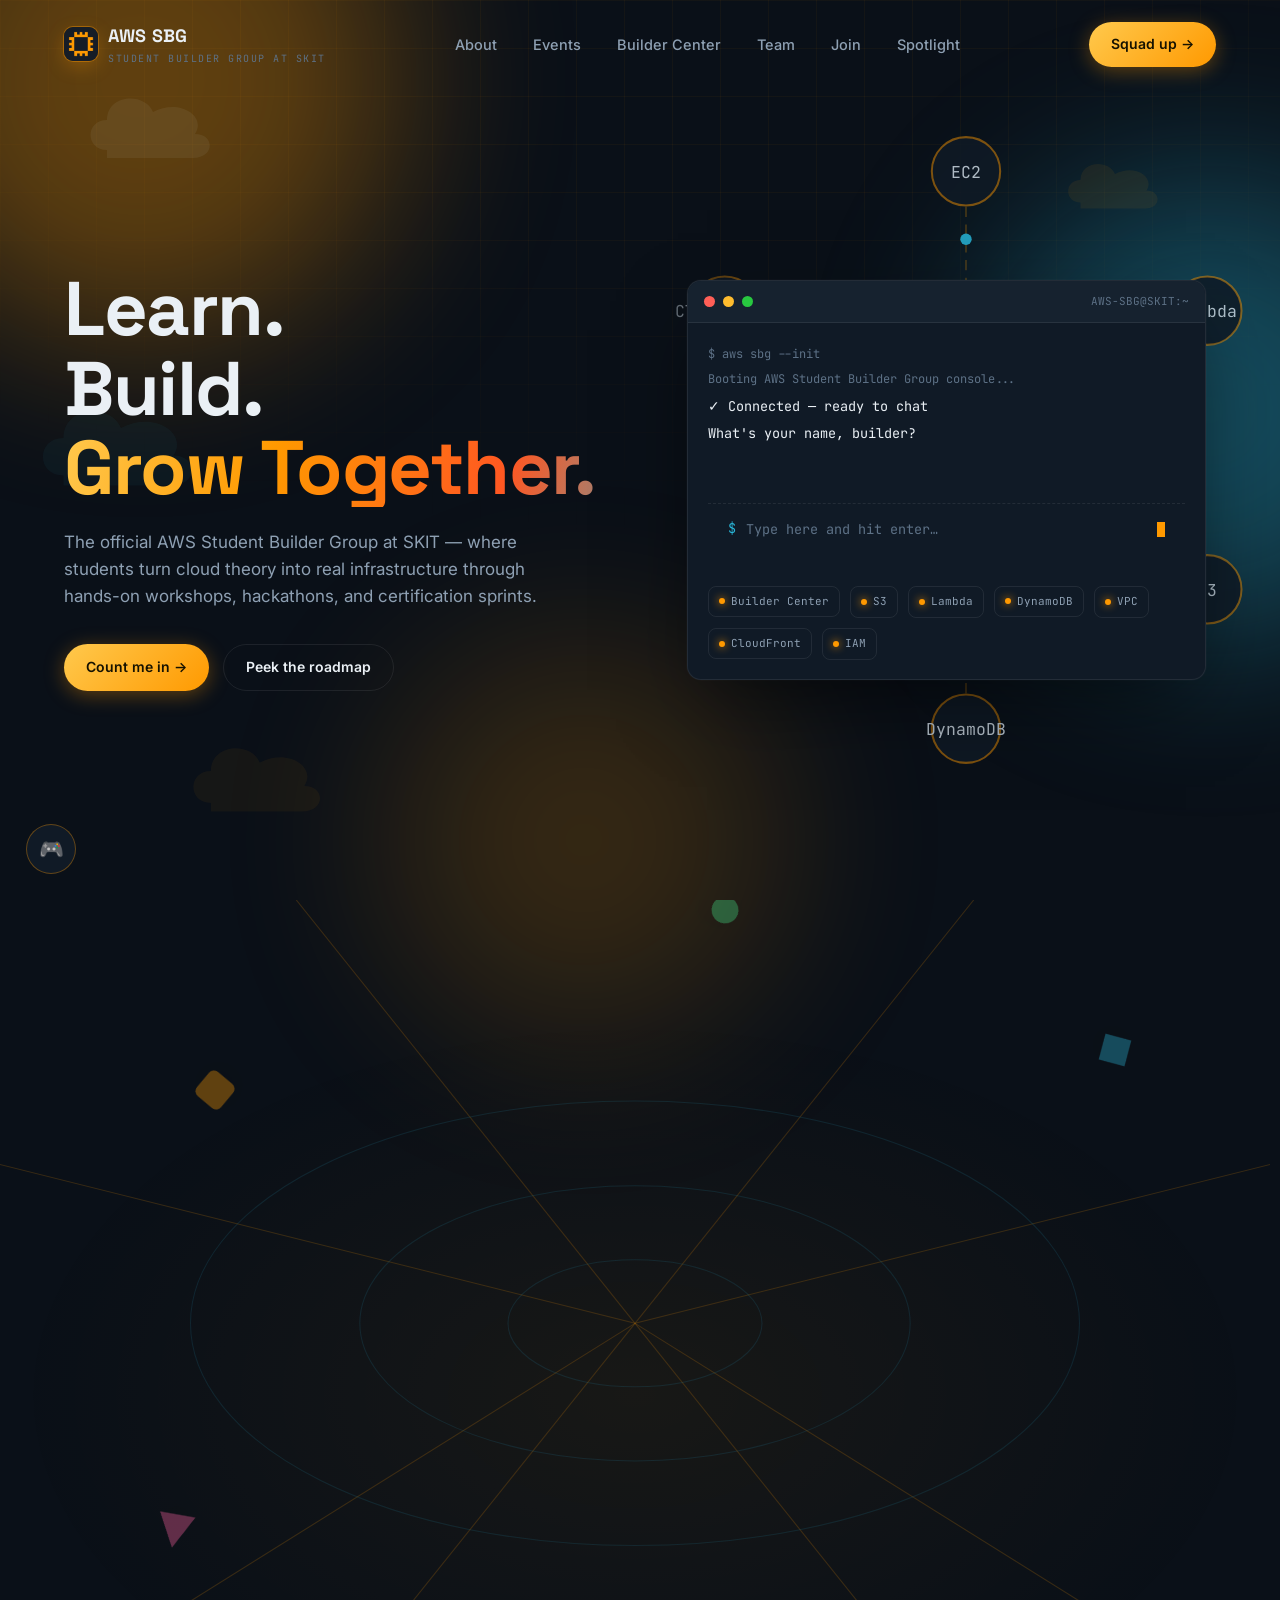
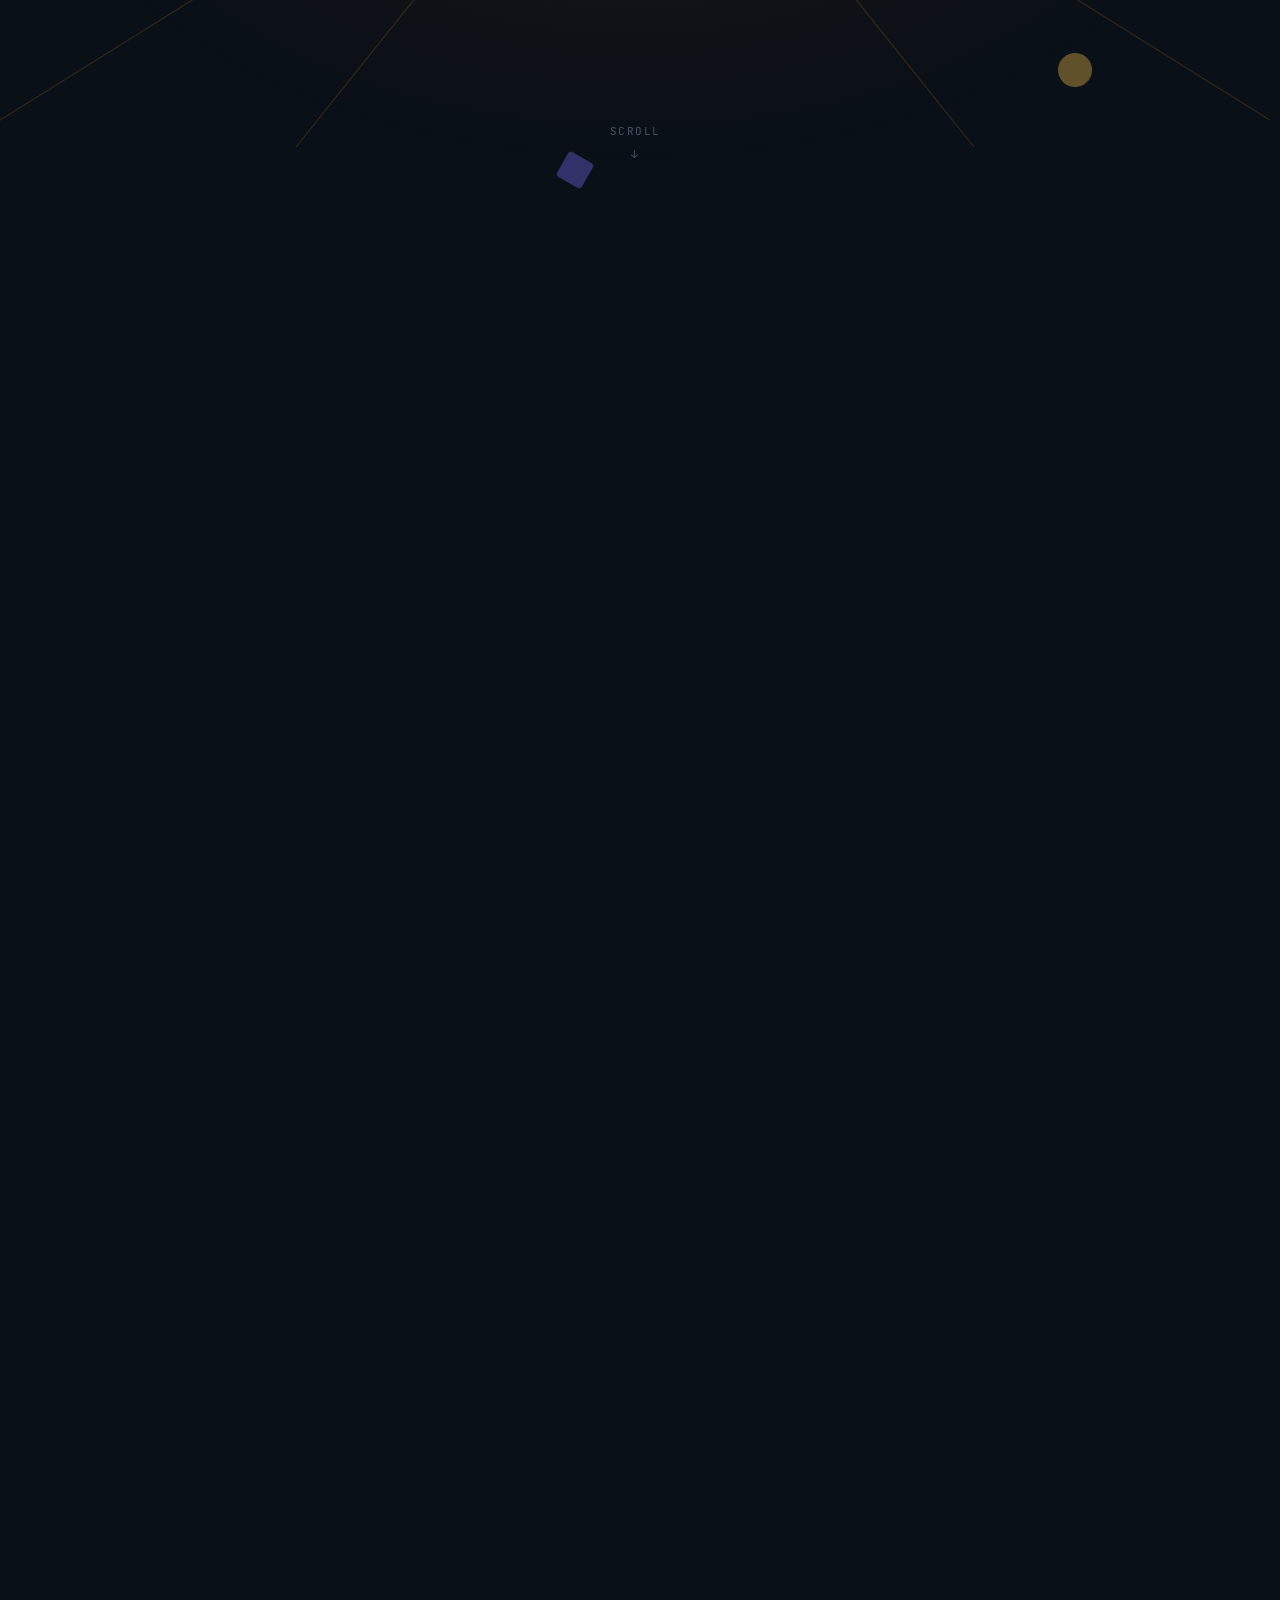
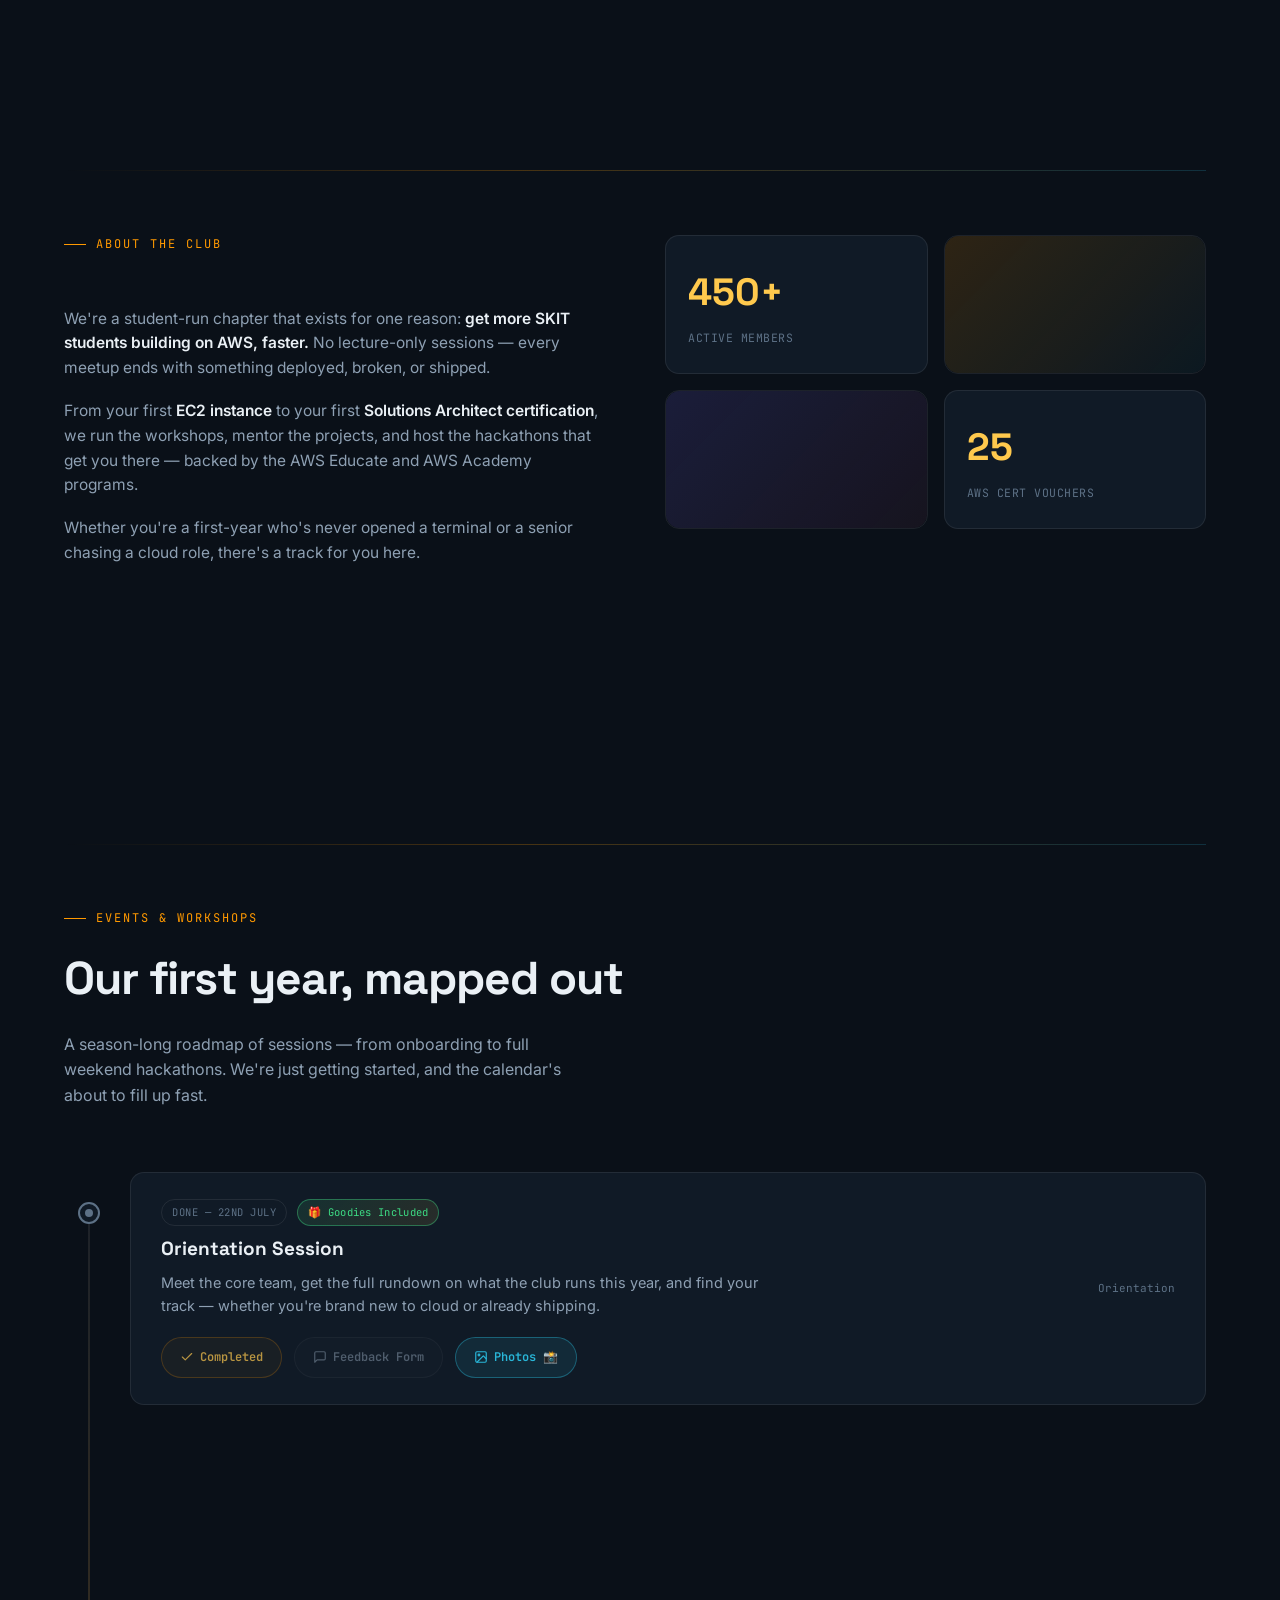
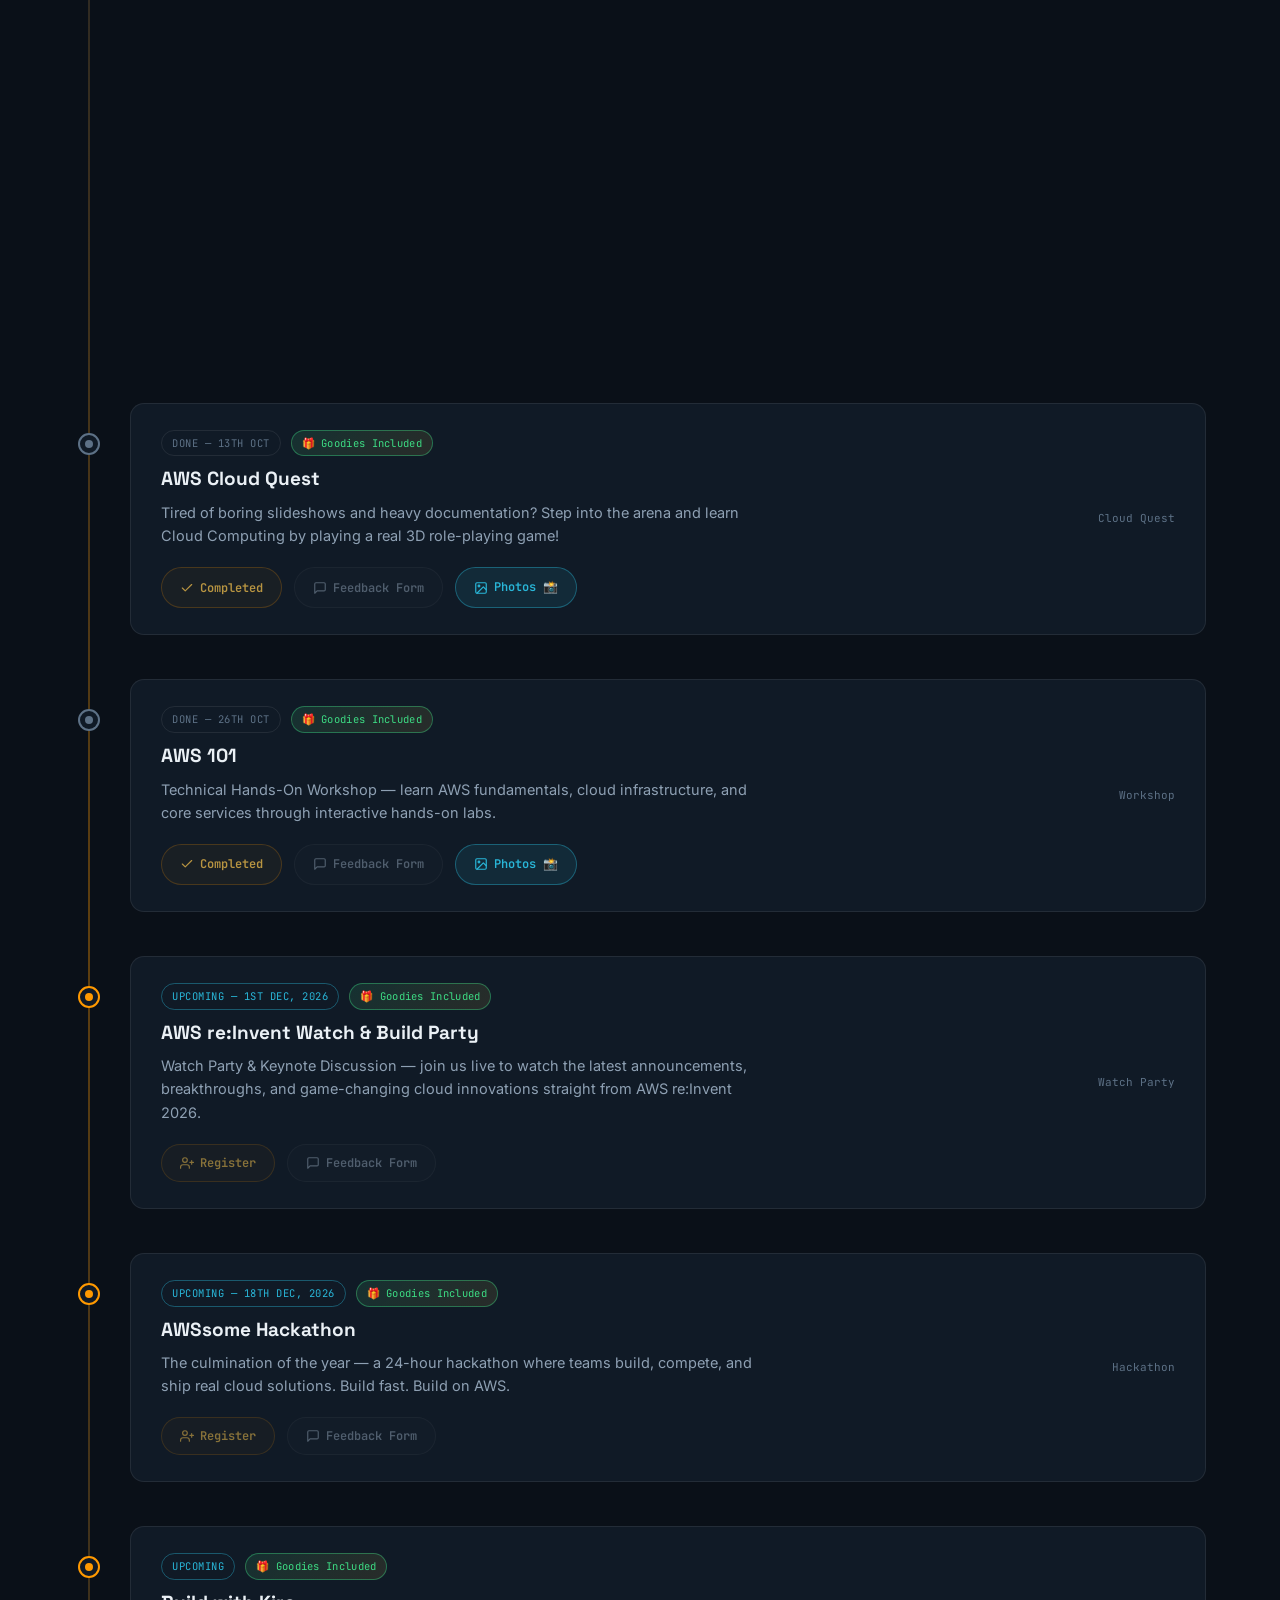
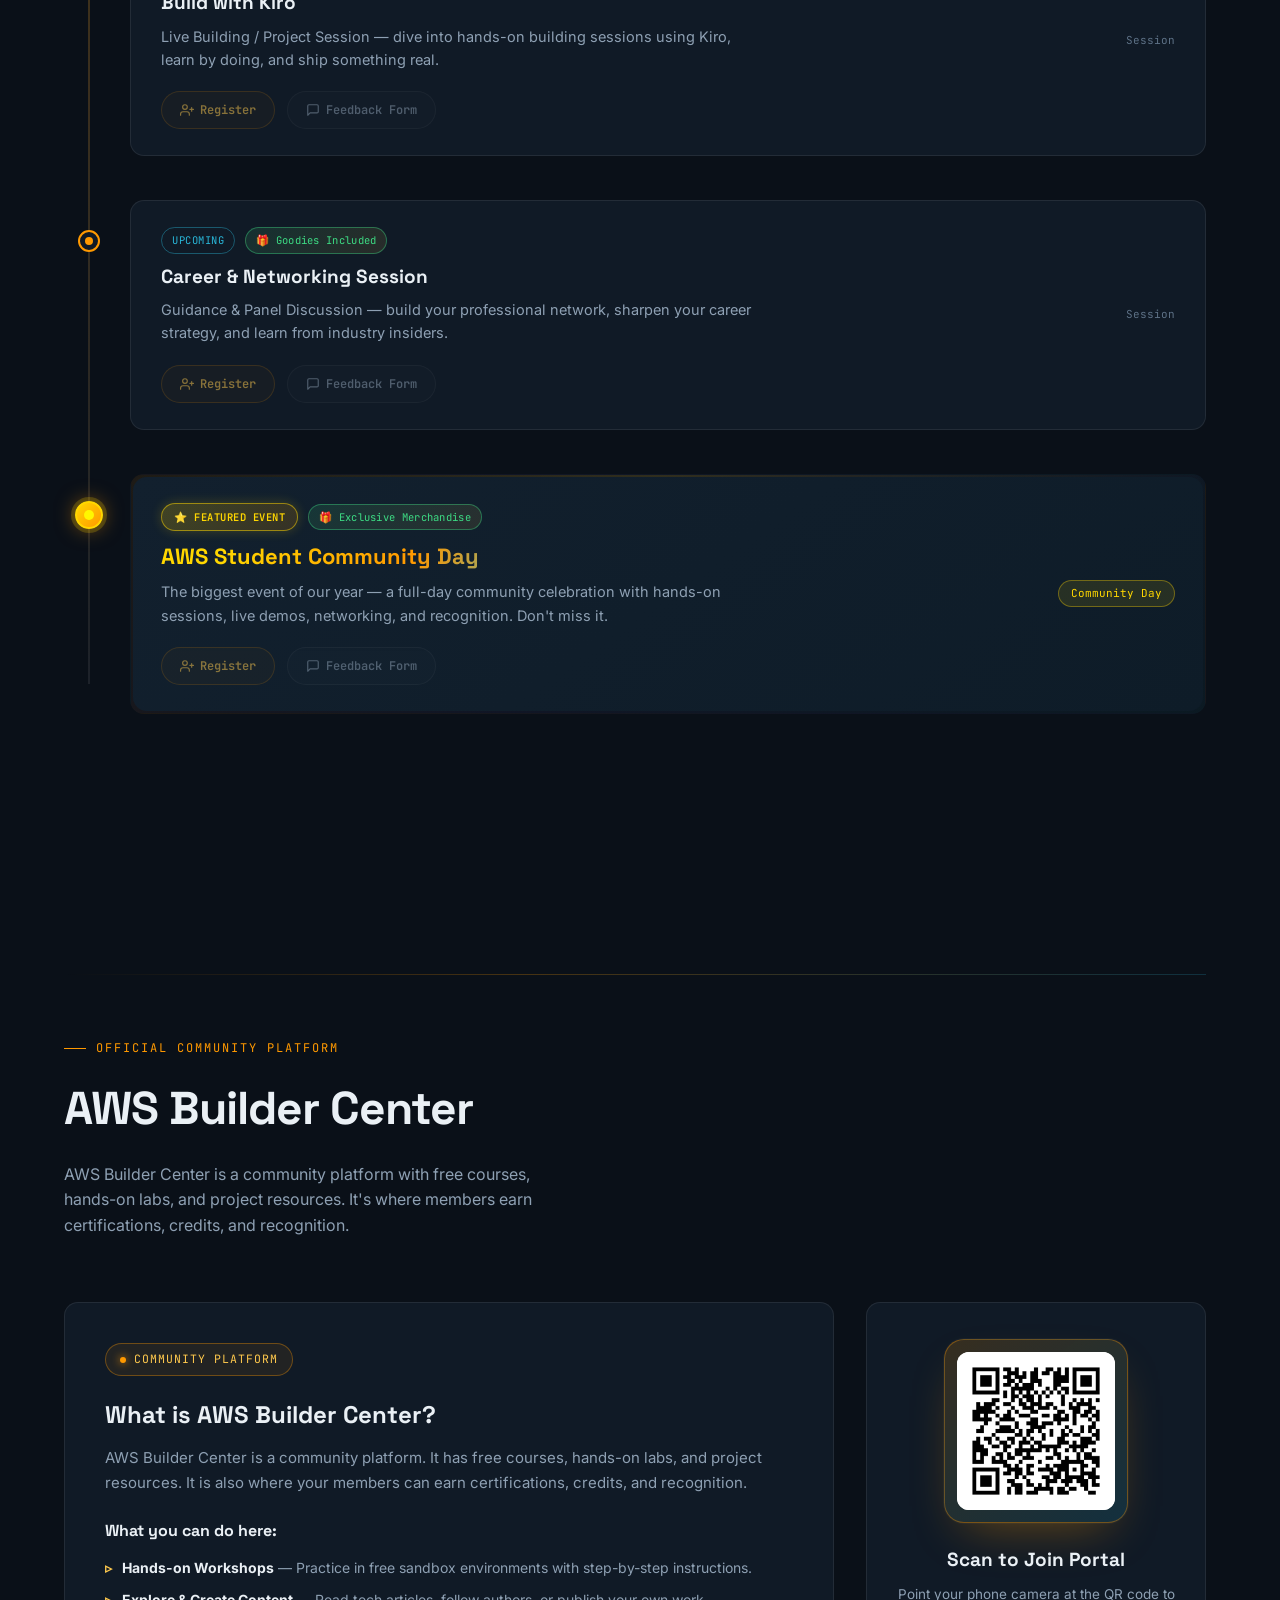
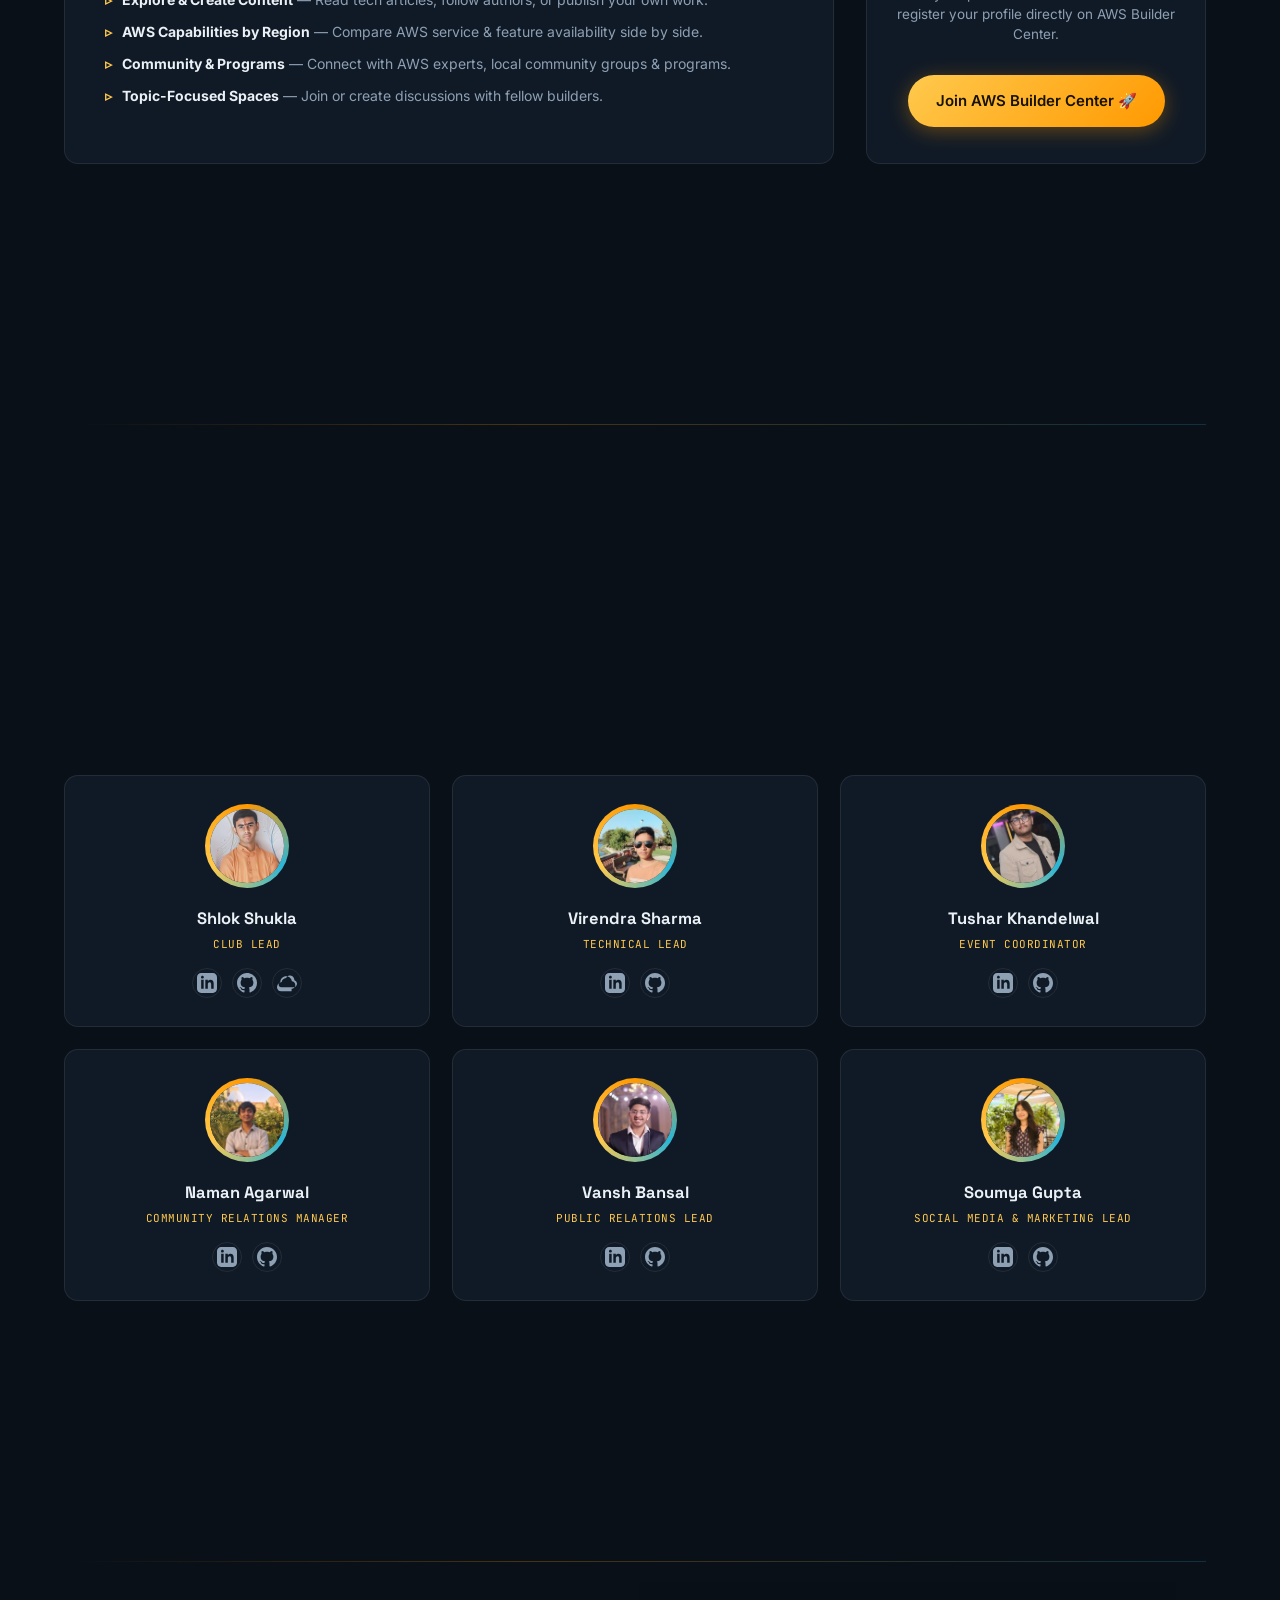
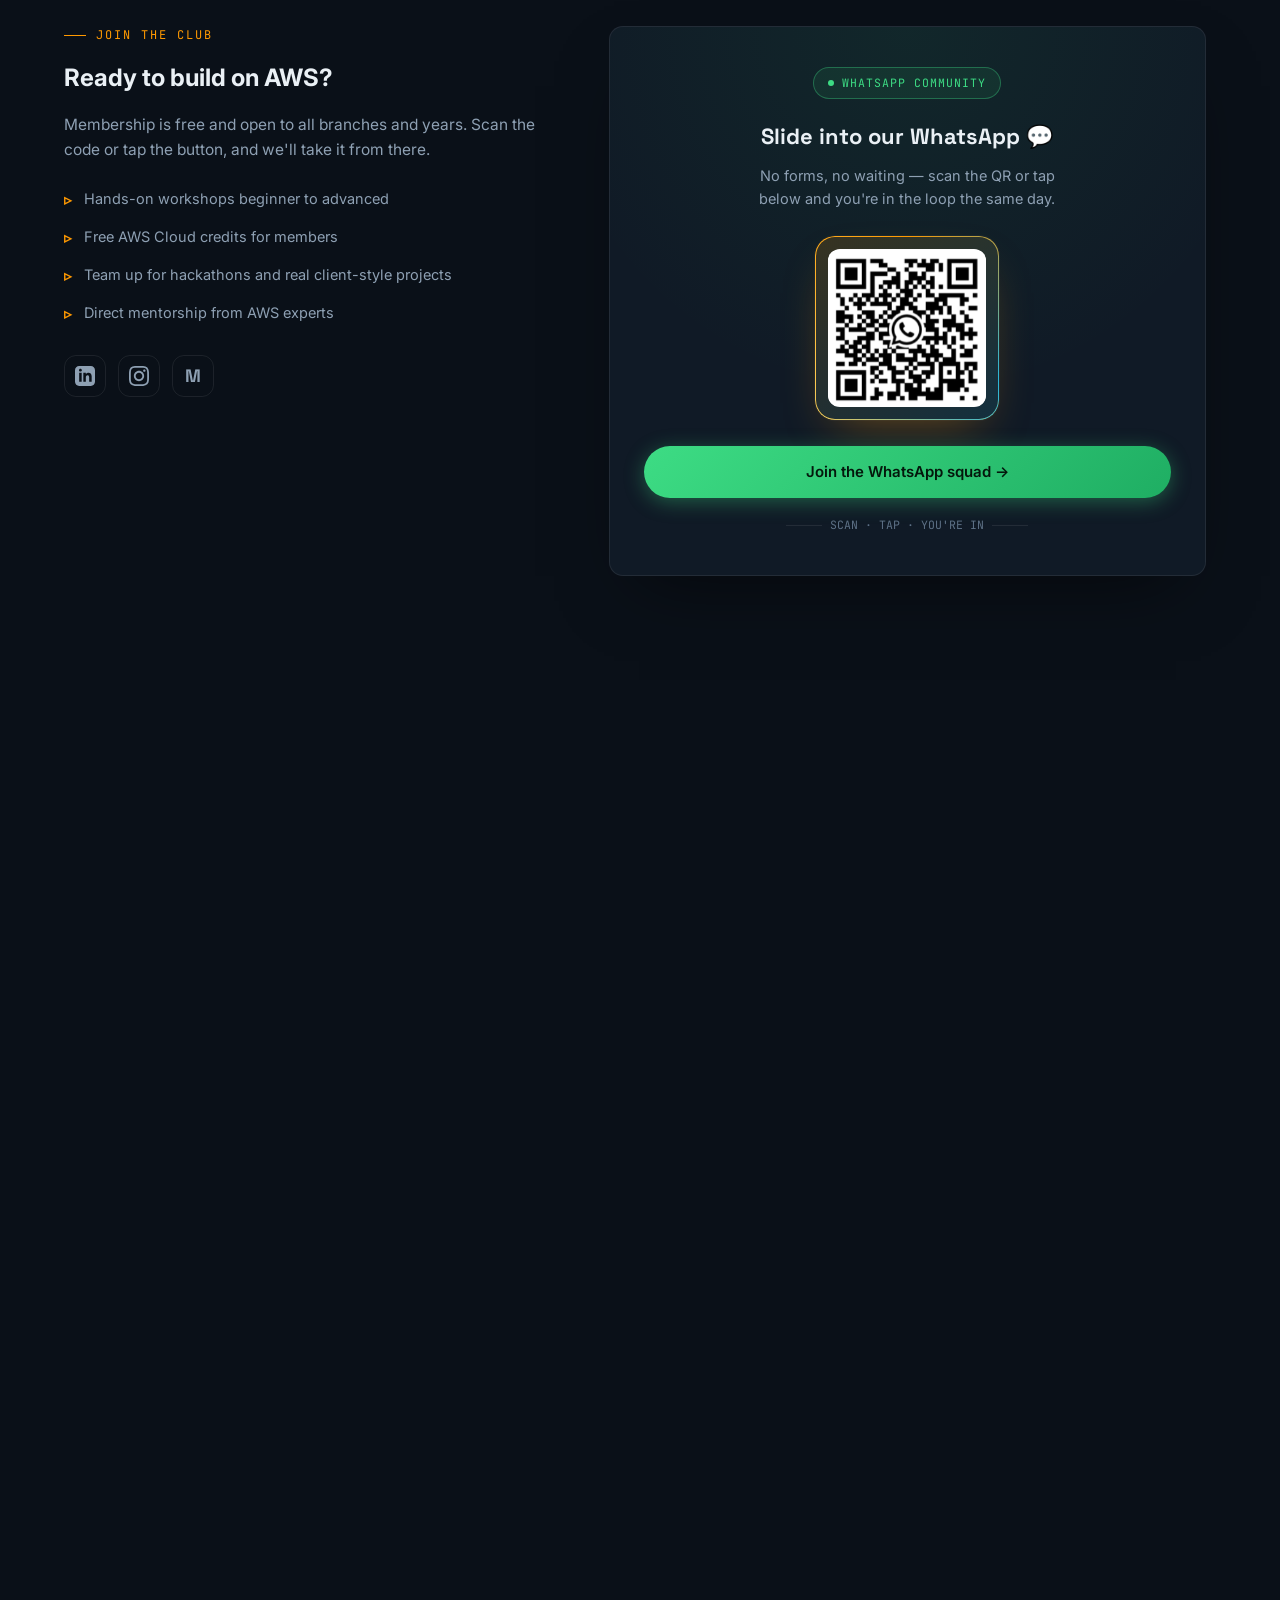
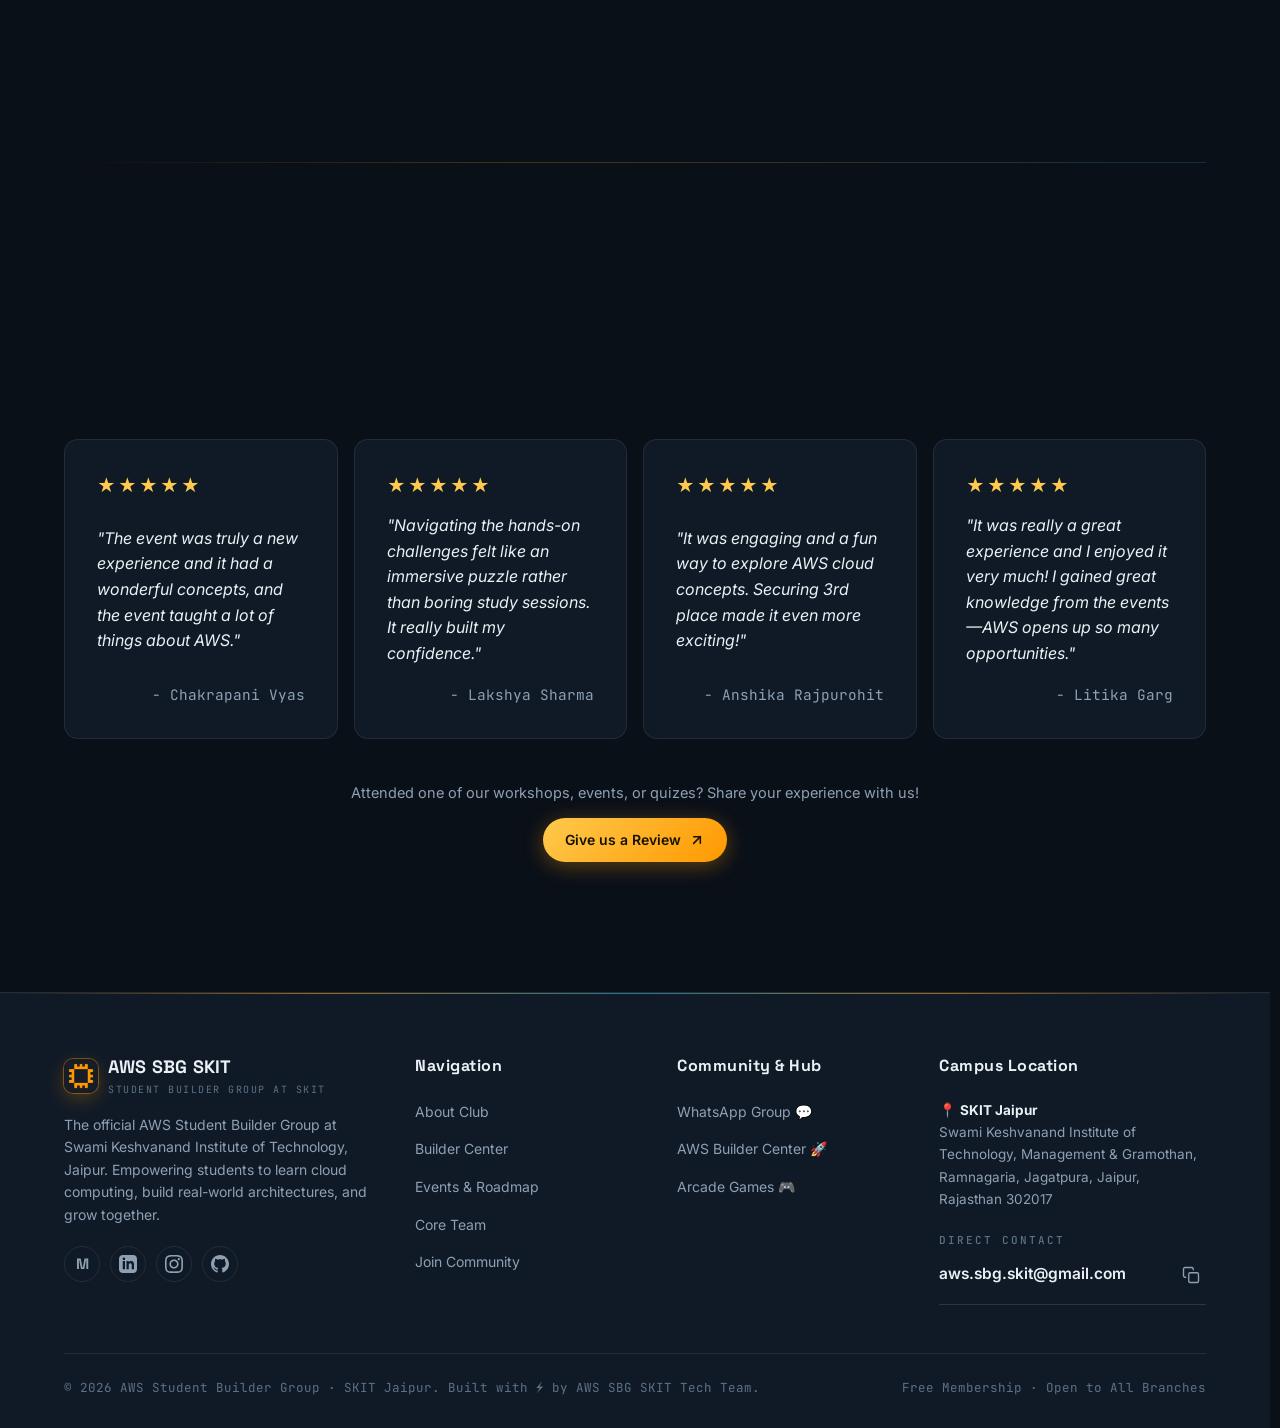
==== index.html @ 5243435d "Install Vercel Speed Insights Implemented Vercel Speed Insights for Static HTML Project  OVERVIEW: S" ====
<!DOCTYPE html>
<html lang="en">

<head>
  <!-- Google Search Console Verification Tag -->
  <meta name="google-site-verification" content="R-f061TVOIewgD6xiOPiYxDCP5X1oFxh0Kvugml5r74" />
  <meta charset="UTF-8">
  <meta name="viewport" content="width=device-width, initial-scale=1.0">
  <title>AWS SBG SKIT | Official AWS Student Builder Group – SKIT Jaipur</title>
  <meta name="description"
    content="Official AWS Student Builder Group (SBG) at SKIT Jaipur. Free student community for cloud computing, AWS workshops, hackathons & certification prep with 450+ members.">
  <meta name="keywords"
    content="AWS SBG SKIT, AWS Student Builder Group SKIT, AWS Cloud Club SKIT, AWS SBG Jaipur, AWS Student Builder Group Jaipur, SKIT AWS community, cloud computing club Jaipur, AWS student community India, AWS workshops Jaipur, AWS certification prep SKIT, student hackathon Jaipur, AWS Educate SKIT, Swami Keshvanand Institute of Technology AWS, AWS SBG Swami Keshvanand, Shlok Shukla AWS SKIT, Virendra Sharma AWS SKIT">
  <!-- Favicon & Mobile Touch Icons for Chrome Android, Safari & Google Crawler -->
  <link rel="icon" type="image/x-icon" href="favicons/favicon.ico?v=4">
  <link rel="shortcut icon" type="image/x-icon" href="favicons/favicon.ico?v=4">
  <link rel="icon" type="image/png" sizes="32x32" href="favicons/favicon-32x32.png?v=4">
  <link rel="icon" type="image/png" sizes="16x16" href="favicons/favicon-16x16.png?v=4">
  <link rel="icon" type="image/png" sizes="192x192" href="favicons/android-chrome-192x192.png?v=4">
  <link rel="icon" type="image/png" sizes="512x512" href="favicons/android-chrome-512x512.png?v=4">
  <link rel="apple-touch-icon" sizes="180x180" href="favicons/apple-touch-icon.png?v=4">
  <link rel="apple-touch-icon" href="favicons/apple-touch-icon.png?v=4">
  <link rel="manifest" href="/manifest.json">
  <meta name="mobile-web-app-capable" content="yes">
  <meta name="apple-mobile-web-app-capable" content="yes">
  <meta name="apple-mobile-web-app-status-bar-style" content="black-translucent">
  <meta name="apple-mobile-web-app-title" content="AWS SBG SKIT">
  <link rel="canonical" href="https://aws-sbg-skit.vercel.app/">

  <!-- Geo Tags for Local SEO -->
  <meta name="geo.region" content="IN-RJ" />
  <meta name="geo.placename" content="Jaipur" />
  <meta name="geo.position" content="26.8227;75.8647" />
  <meta name="ICBM" content="26.8227, 75.8647" />
  <meta name="theme-color" content="#0a1018" />

  <!-- Open Graph / Facebook -->
  <meta property="og:type" content="website">
  <meta property="og:site_name" content="AWS SBG SKIT">
  <meta property="og:title" content="AWS SBG SKIT | Official AWS Student Builder Group – SKIT Jaipur">
  <meta property="og:description"
    content="Official AWS Student Builder Group (SBG) at SKIT Jaipur. Free workshops, hackathons, cloud projects & certification prep with 450+ active members.">
  <meta property="og:image" content="https://aws-sbg-skit.vercel.app/favicons/android-chrome-512x512.png?v=4">
  <meta property="og:url" content="https://aws-sbg-skit.vercel.app/">
  <meta property="og:locale" content="en_IN">

  <!-- Twitter Card -->
  <meta name="twitter:card" content="summary_large_image">
  <meta name="twitter:title" content="AWS SBG SKIT | Official AWS Student Builder Group – SKIT Jaipur">
  <meta name="twitter:description"
    content="Official AWS Student Builder Group (SBG) at SKIT Jaipur. Free workshops, hackathons, cloud projects & certification prep.">
  <meta name="twitter:image" content="https://aws-sbg-skit.vercel.app/favicons/favicon3.jpg?v=4">

  <meta name="robots" content="index, follow, max-image-preview:large, max-snippet:-1, max-video-preview:-1">
  <meta name="author" content="AWS SBG SKIT Tech Team">

  <!-- Structured Data / JSON-LD Schemas -->
  <script type="application/ld+json">
  [
    {
      "@context": "https://schema.org",
      "@type": "EducationalOrganization",
      "@id": "https://aws-sbg-skit.vercel.app/#organization",
      "name": "AWS Student Builder Group SKIT",
      "alternateName": ["AWS SBG SKIT", "AWS Cloud Club SKIT", "AWS SBG Jaipur", "AWS Student Builder Group Jaipur"],
      "url": "https://aws-sbg-skit.vercel.app/",
      "logo": "https://aws-sbg-skit.vercel.app/assets/aws-sbg-logo.jpg",
      "image": "https://aws-sbg-skit.vercel.app/assets/aws-sbg-logo.jpg",
      "description": "Official AWS Student Builder Group (SBG) at Swami Keshvanand Institute of Technology (SKIT), Jaipur. Free cloud workshops, hackathons, certification prep, and hands-on projects for students.",
      "email": "aws.sbg.skit@gmail.com",
      "address": {
        "@type": "PostalAddress",
        "streetAddress": "Swami Keshvanand Institute of Technology, Management & Gramothan, Ramnagaria, Jagatpura",
        "addressLocality": "Jaipur",
        "addressRegion": "Rajasthan",
        "postalCode": "302017",
        "addressCountry": "IN"
      },
      "geo": {
        "@type": "GeoCoordinates",
        "latitude": 26.8227,
        "longitude": 75.8647
      },
      "sameAs": [
        "https://github.com/aws-sbg-skit/",
        "https://www.instagram.com/aws_sbg_skit",
        "https://www.linkedin.com/company/aws-sbg-skit",
        "https://www.meetup.com/aws-sbg-at-swami-keshvanand-institute-of-technology-jaipur/"
      ],
      "parentOrganization": {
        "@type": "CollegeOrUniversity",
        "name": "Swami Keshvanand Institute of Technology, Management & Gramothan (SKIT)",
        "url": "https://www.skit.ac.in/"
      }
    },
    {
      "@context": "https://schema.org",
      "@type": "WebSite",
      "@id": "https://aws-sbg-skit.vercel.app/#website",
      "url": "https://aws-sbg-skit.vercel.app/",
      "name": "AWS SBG SKIT",
      "description": "Official Website of AWS Student Builder Group at SKIT Jaipur",
      "publisher": {
        "@id": "https://aws-sbg-skit.vercel.app/#organization"
      },
      "inLanguage": "en-IN"
    },
    {
      "@context": "https://schema.org",
      "@type": "BreadcrumbList",
      "itemListElement": [
        {
          "@type": "ListItem",
          "position": 1,
          "name": "Home",
          "item": "https://aws-sbg-skit.vercel.app/"
        },
        {
          "@type": "ListItem",
          "position": 2,
          "name": "About",
          "item": "https://aws-sbg-skit.vercel.app/#about"
        },
        {
          "@type": "ListItem",
          "position": 3,
          "name": "Events",
          "item": "https://aws-sbg-skit.vercel.app/#events"
        },
        {
          "@type": "ListItem",
          "position": 4,
          "name": "Builder Center",
          "item": "https://aws-sbg-skit.vercel.app/#builder-center"
        },
        {
          "@type": "ListItem",
          "position": 5,
          "name": "Team",
          "item": "https://aws-sbg-skit.vercel.app/#team"
        }
      ]
    }
  ]
  </script>

  <!--
  ============================================================
  AWS STUDENT BUILDER GROUP · SKIT — SITE TEMPLATE
  ============================================================
  HOW TO EDIT:
  - Club stats:       search "STATS DATA"
  - Events:           search "EVENTS DATA"
  - Team members:     search "TEAM DATA" (swap avatar initials for <img> once photos are ready)
  - Socials/contact:  search "SOCIAL LINKS"
  - WhatsApp CTA/QR:  search "wa-card" (update the QR image at assets/whatsapp-qr.png
                       and the link if the WhatsApp group ever changes)
  - Terminal chatbot: rule-based logic lives in js/script.js under "interactive terminal chatbot"
  All content lives directly in the HTML below each marker comment.
  ============================================================
  -->

  <link rel="preconnect" href="https://fonts.googleapis.com">
  <link rel="preconnect" href="https://fonts.gstatic.com" crossorigin>
  <link rel="preload" as="style"
    href="https://fonts.googleapis.com/css2?family=Space+Grotesk:wght@500;700&family=JetBrains+Mono:wght@400;600&family=Inter:wght@400;600;700&display=swap">
  <link rel="stylesheet"
    href="https://fonts.googleapis.com/css2?family=Space+Grotesk:wght@500;700&family=JetBrains+Mono:wght@400;600&family=Inter:wght@400;600;700&display=swap"
    media="print" onload="this.media='all'">
  <noscript>
    <link rel="stylesheet"
      href="https://fonts.googleapis.com/css2?family=Space+Grotesk:wght@500;700&family=JetBrains+Mono:wght@400;600&family=Inter:wght@400;600;700&display=swap">
  </noscript>
  <link rel="stylesheet" href="css/style.min.css">

  <!-- Vercel Web Analytics -->
  <script>
    window.va = window.va || function () { (window.vaq = window.vaq || []).push(arguments); };
  </script>
  <script defer src="/_vercel/insights/script.js"></script>

  <!-- Vercel Speed Insights -->
  <script>
    window.si = window.si || function () { (window.siq = window.siq || []).push(arguments); };
  </script>
  <script defer src="/_vercel/speed-insights/script.js"></script>
</head>

<body>

  <canvas id="cursorCanvas"></canvas>

  <div class="bg-grid"></div>
  <div class="bg-glow g1"></div>
  <div class="bg-glow g2"></div>
  <div class="bg-glow g3"></div>

  <!-- drifting decorative clouds, parallax on scroll -->
  <div class="sky-clouds" id="skyClouds">
    <div class="cloud-parallax" data-speed="0.04" style="top:8%; left:6%;">
      <div class="cloud-drift" style="animation-duration:26s;">
        <svg width="160" height="96" viewBox="0 0 160 96" xmlns="http://www.w3.org/2000/svg">
          <path d="M30,78 C8,78 8,48 30,48 C30,22 68,20 76,40 C102,26 130,44 118,62 C138,62 138,86 116,86 L30,86 Z"
            fill="#eaf0f5" opacity="0.06" />
        </svg>
      </div>
    </div>
    <div class="cloud-parallax" data-speed="0.09" style="top:16%; right:8%;">
      <div class="cloud-drift" style="animation-duration:19s; animation-direction:reverse;">
        <svg width="120" height="72" viewBox="0 0 160 96" xmlns="http://www.w3.org/2000/svg">
          <path d="M30,78 C8,78 8,48 30,48 C30,22 68,20 76,40 C102,26 130,44 118,62 C138,62 138,86 116,86 L30,86 Z"
            fill="#ff9900" opacity="0.07" />
        </svg>
      </div>
    </div>
    <div class="cloud-parallax" data-speed="0.06" style="top:42%; left:2%;">
      <div class="cloud-drift" style="animation-duration:31s;">
        <svg width="200" height="120" viewBox="0 0 160 96" xmlns="http://www.w3.org/2000/svg">
          <path d="M30,78 C8,78 8,48 30,48 C30,22 68,20 76,40 C102,26 130,44 118,62 C138,62 138,86 116,86 L30,86 Z"
            fill="#29b6d8" opacity="0.05" />
        </svg>
      </div>
    </div>
    <div class="cloud-parallax" data-speed="0.12" style="top:60%; right:4%;">
      <div class="cloud-drift" style="animation-duration:22s; animation-direction:reverse;">
        <svg width="140" height="84" viewBox="0 0 160 96" xmlns="http://www.w3.org/2000/svg">
          <path d="M30,78 C8,78 8,48 30,48 C30,22 68,20 76,40 C102,26 130,44 118,62 C138,62 138,86 116,86 L30,86 Z"
            fill="#eaf0f5" opacity="0.06" />
        </svg>
      </div>
    </div>
    <div class="cloud-parallax" data-speed="0.05" style="top:80%; left:14%;">
      <div class="cloud-drift" style="animation-duration:28s;">
        <svg width="170" height="102" viewBox="0 0 160 96" xmlns="http://www.w3.org/2000/svg">
          <path d="M30,78 C8,78 8,48 30,48 C30,22 68,20 76,40 C102,26 130,44 118,62 C138,62 138,86 116,86 L30,86 Z"
            fill="#ff9900" opacity="0.05" />
        </svg>
      </div>
    </div>
  </div>

  <div class="progress-bar" id="progressBar"></div>

  <header id="siteHeader">
    <a href="#top" class="logo">
      <img src="assets/aws-sbg-logo.jpg" alt="AWS SBG" class="logo-mark" width="34" height="34">
      <span>AWS SBG<small>STUDENT BUILDER GROUP AT SKIT</small></span>
    </a>
    <nav id="mainNav">
      <ul>
        <li><a href="#about">About</a></li>
        <li><a href="#events">Events</a></li>
        <li><a href="#builder-center">Builder Center</a></li>
        <li><a href="#team">Team</a></li>
        <li><a href="#join">Join</a></li>
        <li><a href="#spotlight">Spotlight</a></li>
      </ul>
    </nav>
    <a href="#join" class="btn btn-primary">Squad up →</a>
    <button class="nav-toggle" id="navToggle" aria-label="Toggle menu">
      <span></span><span></span><span></span>
    </button>
  </header>

  <main id="main-content">
    <section class="hero" id="top">
      <!-- animated cloud-architecture diagram: services flowing into the cloud -->
      <div class="hero-network-wrap">
        <svg class="hero-network" viewBox="0 0 600 600" xmlns="http://www.w3.org/2000/svg" aria-hidden="true">
          <defs>
            <radialGradient id="cloudCoreGrad" cx="50%" cy="50%" r="50%">
              <stop offset="0%" stop-color="#ffcc66" />
              <stop offset="55%" stop-color="#ff9900" />
              <stop offset="100%" stop-color="#ff9900" stop-opacity="0" />
            </radialGradient>
          </defs>

          <g class="net-lines">
            <path class="flow-path" id="p1" d="M300,80 L300,300" />
            <path class="flow-path" id="p2" d="M490.5,190 L300,300" />
            <path class="flow-path" id="p3" d="M490.5,410 L300,300" />
            <path class="flow-path" id="p4" d="M300,520 L300,300" />
            <path class="flow-path" id="p5" d="M109.5,410 L300,300" />
            <path class="flow-path" id="p6" d="M109.5,190 L300,300" />
          </g>

          <circle cx="300" cy="300" r="70" fill="url(#cloudCoreGrad)" class="cloud-core-glow" />
          <g transform="translate(258,262) scale(1.3)">
            <path d="M25,60 C5,60 5,35 25,35 C25,15 55,15 60,30 C80,20 100,35 90,50 C105,50 105,68 90,68 L25,68 Z"
              fill="#0a1018" stroke="#ffdca3" stroke-width="2" />
          </g>

          <g class="net-nodes">
            <g>
              <circle cx="300" cy="80" r="27" class="node-circle" style="animation-delay:0s" />
              <text x="300" y="85" class="node-text">EC2</text>
            </g>
            <g>
              <circle cx="490.5" cy="190" r="27" class="node-circle" style="animation-delay:0.4s" />
              <text x="490.5" y="195" class="node-text">Lambda</text>
            </g>
            <g>
              <circle cx="490.5" cy="410" r="27" class="node-circle" style="animation-delay:0.8s" />
              <text x="490.5" y="415" class="node-text">S3</text>
            </g>
            <g>
              <circle cx="300" cy="520" r="27" class="node-circle" style="animation-delay:1.2s" />
              <text x="300" y="525" class="node-text">DynamoDB</text>
            </g>
            <g>
              <circle cx="109.5" cy="410" r="27" class="node-circle" style="animation-delay:1.6s" />
              <text x="109.5" y="415" class="node-text">VPC</text>
            </g>
            <g>
              <circle cx="109.5" cy="190" r="27" class="node-circle" style="animation-delay:2s" />
              <text x="109.5" y="195" class="node-text">CloudFront</text>
            </g>
          </g>

          <circle r="4.5" fill="#29b6d8">
            <animateMotion dur="2.6s" repeatCount="indefinite" begin="0s">
              <mpath xlink:href="#p1" />
            </animateMotion>
          </circle>
          <circle r="4.5" fill="#ff9900">
            <animateMotion dur="3.1s" repeatCount="indefinite" begin="0.3s">
              <mpath xlink:href="#p2" />
            </animateMotion>
          </circle>
          <circle r="4.5" fill="#29b6d8">
            <animateMotion dur="2.8s" repeatCount="indefinite" begin="0.6s">
              <mpath xlink:href="#p3" />
            </animateMotion>
          </circle>
          <circle r="4.5" fill="#ff9900">
            <animateMotion dur="3.3s" repeatCount="indefinite" begin="0.9s">
              <mpath xlink:href="#p4" />
            </animateMotion>
          </circle>
          <circle r="4.5" fill="#29b6d8">
            <animateMotion dur="2.9s" repeatCount="indefinite" begin="1.2s">
              <mpath xlink:href="#p5" />
            </animateMotion>
          </circle>
          <circle r="4.5" fill="#ff9900">
            <animateMotion dur="3.0s" repeatCount="indefinite" begin="1.5s">
              <mpath xlink:href="#p6" />
            </animateMotion>
          </circle>
        </svg>
      </div>

      <div class="hero-inner">
        <div class="hero-content-wrapper" id="magnifyWrapper">
          <div class="hero-content-base" id="magnifyBase">
            <div class="magnify-heading">
              <h1>
                <span class="line"><span style="animation-delay:0.15s">Learn.</span></span>
                <span class="line"><span style="animation-delay:0.28s">Build.</span></span>
                <span class="line"><span class="accent" style="animation-delay:0.41s">Grow Together.</span></span>
              </h1>
            </div>
            <p class="lead">The official AWS Student Builder Group at SKIT — where students turn cloud theory into real
              infrastructure through hands-on workshops, hackathons, and certification sprints.</p>
            <div class="hero-ctas">
              <a href="#join" class="btn btn-primary">Count me in →</a>
              <a href="#events" class="btn btn-ghost">Peek the roadmap</a>
            </div>
          </div>
        </div>

        <div class="terminal-wrap" id="terminalWrap">
          <div class="terminal" id="terminalEl">
            <div class="terminal-bar">
              <span class="tdot tdot-close" id="tdotClose" title="Close"></span>
              <span class="tdot tdot-min" id="tdotMin" title="Minimize"></span>
              <span class="tdot tdot-max" id="tdotMax" title="Maximize"></span>
              <span class="tlabel">AWS-SBG@SKIT:~</span>
            </div>
            <div class="terminal-collapsible" id="terminalCollapsible">
              <div class="terminal-collapsible-inner">
                <div class="terminal-body">
                  <div class="term-output" id="termOutput"></div>
                  <div class="term-input-row">
                    <span class="prompt">$</span>
                    <input type="text" id="termInput" class="term-input" autocomplete="off" spellcheck="false"
                      placeholder="Type here and hit enter…">
                    <span class="cursor-blink"></span>
                  </div>
                </div>
                <div class="node-row" id="nodeRow">
                  <span class="node-chip"><i></i>Builder Center</span>
                  <span class="node-chip"><i></i>S3</span>
                  <span class="node-chip"><i></i>Lambda</span>
                  <span class="node-chip"><i></i>DynamoDB</span>
                  <span class="node-chip"><i></i>VPC</span>
                  <span class="node-chip"><i></i>CloudFront</span>
                  <span class="node-chip"><i></i>IAM</span>
                </div>
              </div>
            </div>
          </div>
        </div>
      </div>
    </section>

    <!-- ================= SCROLL-SCRUBBED ASSEMBLY ================= -->
    <section class="scroll-story" id="scrollStory">
      <div class="scroll-story-inner">
        <svg class="story-grid" viewBox="0 0 1200 800" preserveAspectRatio="xMidYMid slice"
          xmlns="http://www.w3.org/2000/svg" aria-hidden="true">
          <g stroke="rgba(255,153,0,0.18)" stroke-width="1" fill="none">
            <line x1="600" y1="400" x2="-200" y2="900" />
            <line x1="600" y1="400" x2="1400" y2="900" />
            <line x1="600" y1="400" x2="-200" y2="200" />
            <line x1="600" y1="400" x2="1400" y2="200" />
            <line x1="600" y1="400" x2="200" y2="900" />
            <line x1="600" y1="400" x2="1000" y2="900" />
            <line x1="600" y1="400" x2="200" y2="-100" />
            <line x1="600" y1="400" x2="1000" y2="-100" />
          </g>
          <g stroke="rgba(41,182,216,0.12)" stroke-width="1" fill="none">
            <ellipse cx="600" cy="400" rx="120" ry="60" />
            <ellipse cx="600" cy="400" rx="260" ry="130" />
            <ellipse cx="600" cy="400" rx="420" ry="210" />
          </g>
        </svg>

        <div class="story-core" id="storyCore"></div>

        <!-- six abstract cloud-service blocks that fly together on scroll -->
        <div class="story-shape" id="shape1">
          <svg viewBox="0 0 100 100">
            <rect x="15" y="15" width="70" height="70" rx="14" fill="#ff9900" />
          </svg>
        </div>
        <div class="story-shape" id="shape2">
          <svg viewBox="0 0 100 100">
            <polygon points="50,8 92,50 50,92 8,50" fill="#29b6d8" />
          </svg>
        </div>
        <div class="story-shape" id="shape3">
          <svg viewBox="0 0 100 100">
            <circle cx="50" cy="50" r="38" fill="#ffc94d" />
          </svg>
        </div>
        <div class="story-shape" id="shape4">
          <svg viewBox="0 0 100 100">
            <rect x="18" y="18" width="64" height="64" rx="8" fill="#7c6cff" transform="rotate(20 50 50)" />
          </svg>
        </div>
        <div class="story-shape" id="shape5">
          <svg viewBox="0 0 100 100">
            <polygon points="50,10 90,85 10,85" fill="#ff5fa2" />
          </svg>
        </div>
        <div class="story-shape" id="shape6">
          <svg viewBox="0 0 100 100">
            <rect x="20" y="20" width="60" height="60" rx="30" fill="#3ddc84" />
          </svg>
        </div>

        <div class="story-text" id="storyText">
          <div class="kicker">Why the club exists</div>
          <h2>Alone, they're just tools.<br>Assembled, they're a cloud.</h2>
          <p>That's the club too — a handful of people learning solo is fine. Put together, we ship real projects, run
            hackathons, and land AWS certifications as a team.</p>
        </div>

        <div class="story-hint" id="storyHint">
          <span>SCROLL</span>
          <span class="chevron">↓</span>
        </div>
      </div>
    </section>

    <!-- ================= ABOUT ================= -->
    <section class="section" id="about">
      <div class="about-grid">
        <div class="about-copy reveal">
          <div class="kicker">About the club</div>
          <h2 class="split-reveal">Cloud, learned by doing</h2>
          <p>We're a student-run chapter that exists for one reason: <strong>get more SKIT students building on AWS,
              faster.</strong> No lecture-only sessions — every meetup ends with something deployed, broken, or shipped.
          </p>
          <p>From your first <strong>EC2 instance</strong> to your first <strong>Solutions Architect
              certification</strong>, we run the workshops, mentor the projects, and host the hackathons that get you
            there — backed by the AWS Educate and AWS Academy programs.</p>
          <p>Whether you're a first-year who's never opened a terminal or a senior chasing a cloud role, there's a track
            for you here.</p>
        </div>
        <!-- STATS DATA -->
        <div class="stats-grid reveal-stagger">
          <div class="stat-card spotlight">
            <div class="stat-num">450+</div>
            <div class="stat-label">ACTIVE MEMBERS</div>
          </div>
          <div class="stat-card spotlight flip-card">
            <div class="flip-card-inner">
              <div class="flip-card-front"
                style="background: linear-gradient(135deg, rgba(255,153,0,0.15), rgba(41,182,216,0.05)); border-color: rgba(255,153,0,0.3);">
              </div>
              <div class="flip-card-back"
                style="background: linear-gradient(135deg, rgba(41,182,216,0.15), rgba(124,108,255,0.15)); border-color: rgba(41,182,216,0.3);">
              </div>
            </div>
          </div>
          <div class="stat-card spotlight flip-card">
            <div class="flip-card-inner">
              <div class="flip-card-front"
                style="background: linear-gradient(135deg, rgba(124,108,255,0.15), rgba(255,95,162,0.05)); border-color: rgba(124,108,255,0.3);">
              </div>
              <div class="flip-card-back"
                style="background: linear-gradient(135deg, rgba(61,220,132,0.15), rgba(255,201,77,0.15)); border-color: rgba(61,220,132,0.3);">
              </div>
            </div>
          </div>
          <div class="stat-card spotlight">
            <div class="stat-num">25</div>
            <div class="stat-label">AWS CERT VOUCHERS</div>
          </div>
        </div>
      </div>
    </section>

    <!-- ================= EVENTS ================= -->
    <section class="section" id="events">
      <div class="section-head reveal">
        <div class="kicker">Events &amp; workshops</div>
        <h2 class="split-reveal">Our first year, mapped out</h2>
        <p>A season-long roadmap of sessions — from onboarding to full weekend hackathons. We're just getting started,
          and
          the calendar's about to fill up fast.</p>
      </div>

      <!-- EVENTS DATA -->
      <div class="timeline">

        <!-- 1. Orientation -->
        <div class="tl-item done reveal">
          <div class="tl-dot"></div>
          <div class="event-card spotlight">
            <div>
              <div class="event-top">
                <span class="badge done">Done — 22nd July</span>
                <span class="badge-goodies">🎁 Goodies Included</span>
              </div>
              <h3>Orientation Session</h3>
              <p>Meet the core team, get the full rundown on what the club runs this year, and find your track — whether
                you're brand new to cloud or already shipping.</p>
              <div class="event-actions">
                <button class="btn-reg" disabled style="opacity: 0.7;">
                  <svg viewBox="0 0 24 24" width="14" height="14" fill="none" stroke="currentColor" stroke-width="2"
                    stroke-linecap="round" stroke-linejoin="round">
                    <polyline points="20 6 9 17 4 12"></polyline>
                  </svg>
                  Completed
                </button>
                <button class="btn-feed" disabled>
                  <svg viewBox="0 0 24 24" width="14" height="14" fill="none" stroke="currentColor" stroke-width="2"
                    stroke-linecap="round" stroke-linejoin="round">
                    <path d="M21 15a2 2 0 0 1-2 2H7l-4 4V5a2 2 0 0 1 2-2h14a2 2 0 0 1 2 2z"></path>
                  </svg>
                  Feedback Form
                </button>
                <a href="https://www.meetup.com/aws-sbg-at-swami-keshvanand-institute-of-technology-jaipur/photos/36115634/"
                  target="_blank" rel="noopener" class="btn-photos">
                  <svg viewBox="0 0 24 24" width="14" height="14" fill="none" stroke="currentColor" stroke-width="2"
                    stroke-linecap="round" stroke-linejoin="round">
                    <rect x="3" y="3" width="18" height="18" rx="2" ry="2"></rect>
                    <circle cx="8.5" cy="8.5" r="1.5"></circle>
                    <polyline points="21 15 16 10 5 21"></polyline>
                  </svg>
                  Photos 📸
                </a>
              </div>
            </div>
            <div class="event-tag">Orientation</div>
          </div>
        </div>

        <!-- 2. Meet and Greet Session -->
        <div class="tl-item done reveal">
          <div class="tl-dot"></div>
          <div class="event-card spotlight">
            <div>
              <div class="event-top">
                <span class="badge done">Done — 16th Sept</span>
                <span class="badge-goodies">🎁 Goodies Included</span>
              </div>
              <h3>Meet and Greet Session</h3>
              <p>Join us at our meet &amp; greet session to know more about the club, meet core team members, and get
                started on
                cloud.</p>
              <div class="event-actions">
                <button class="btn-reg" disabled style="opacity: 0.7;">
                  <svg viewBox="0 0 24 24" width="14" height="14" fill="none" stroke="currentColor" stroke-width="2"
                    stroke-linecap="round" stroke-linejoin="round">
                    <polyline points="20 6 9 17 4 12"></polyline>
                  </svg>
                  Completed
                </button>
                <button class="btn-feed" disabled>
                  <svg viewBox="0 0 24 24" width="14" height="14" fill="none" stroke="currentColor" stroke-width="2"
                    stroke-linecap="round" stroke-linejoin="round">
                    <path d="M21 15a2 2 0 0 1-2 2H7l-4 4V5a2 2 0 0 1 2-2h14a2 2 0 0 1 2 2z"></path>
                  </svg>
                  Feedback Form
                </button>
                <a href="https://www.meetup.com/aws-sbg-at-swami-keshvanand-institute-of-technology/photos/36178799/"
                  target="_blank" rel="noopener" class="btn-photos">
                  <svg viewBox="0 0 24 24" width="14" height="14" fill="none" stroke="currentColor" stroke-width="2"
                    stroke-linecap="round" stroke-linejoin="round">
                    <rect x="3" y="3" width="18" height="18" rx="2" ry="2"></rect>
                    <circle cx="8.5" cy="8.5" r="1.5"></circle>
                    <polyline points="21 15 16 10 5 21"></polyline>
                  </svg>
                  Photos 📸
                </a>
              </div>
            </div>
            <div class="event-tag">Meet &amp; Greet</div>
          </div>
        </div>

        <!-- 3. Getting Started with AWS & Acing the Cloud Practitioner Certification -->
        <div class="tl-item done reveal">
          <div class="tl-dot"></div>
          <div class="event-card spotlight">
            <div>
              <div class="event-top">
                <span class="badge done">Done — 27th Sept</span>
                <span class="badge-goodies">🎁 Goodies Included</span>
              </div>
              <h3>Getting Started with AWS &amp; Acing the Cloud Practitioner Certification</h3>
              <p>Foundational deep-dive into AWS Cloud architecture, core cloud concepts, preparation roadmap, and
                proven tips to ace the AWS Certified Cloud Practitioner certification.</p>
              <div class="event-actions">
                <button class="btn-reg" disabled style="opacity: 0.7;">
                  <svg viewBox="0 0 24 24" width="14" height="14" fill="none" stroke="currentColor" stroke-width="2"
                    stroke-linecap="round" stroke-linejoin="round">
                    <polyline points="20 6 9 17 4 12"></polyline>
                  </svg>
                  Completed
                </button>
                <button class="btn-feed" disabled>
                  <svg viewBox="0 0 24 24" width="14" height="14" fill="none" stroke="currentColor" stroke-width="2"
                    stroke-linecap="round" stroke-linejoin="round">
                    <path d="M21 15a2 2 0 0 1-2 2H7l-4 4V5a2 2 0 0 1 2-2h14a2 2 0 0 1 2 2z"></path>
                  </svg>
                  Feedback Form
                </button>
                <a href="https://www.meetup.com/aws-sbg-at-swami-keshvanand-institute-of-technology/photos/36192178/"
                  target="_blank" rel="noopener" class="btn-photos">
                  <svg viewBox="0 0 24 24" width="14" height="14" fill="none" stroke="currentColor" stroke-width="2"
                    stroke-linecap="round" stroke-linejoin="round">
                    <rect x="3" y="3" width="18" height="18" rx="2" ry="2"></rect>
                    <circle cx="8.5" cy="8.5" r="1.5"></circle>
                    <polyline points="21 15 16 10 5 21"></polyline>
                  </svg>
                  Photos 📸
                </a>
              </div>
            </div>
            <div class="event-tag">Certification</div>
          </div>
        </div>

        <!-- 4. AWS Cloud Quest -->
        <div class="tl-item done reveal">
          <div class="tl-dot"></div>
          <div class="event-card spotlight">
            <div>
              <div class="event-top">
                <span class="badge done">Done — 13th Oct</span>
                <span class="badge-goodies">🎁 Goodies Included</span>
              </div>
              <h3>AWS Cloud Quest</h3>
              <p>Tired of boring slideshows and heavy documentation? Step into the arena and learn Cloud Computing by
                playing a real 3D role-playing game!</p>
              <div class="event-actions">
                <button class="btn-reg" disabled style="opacity: 0.7;">
                  <svg viewBox="0 0 24 24" width="14" height="14" fill="none" stroke="currentColor" stroke-width="2"
                    stroke-linecap="round" stroke-linejoin="round">
                    <polyline points="20 6 9 17 4 12"></polyline>
                  </svg>
                  Completed
                </button>
                <button class="btn-feed" disabled>
                  <svg viewBox="0 0 24 24" width="14" height="14" fill="none" stroke="currentColor" stroke-width="2"
                    stroke-linecap="round" stroke-linejoin="round">
                    <path d="M21 15a2 2 0 0 1-2 2H7l-4 4V5a2 2 0 0 1 2-2h14a2 2 0 0 1 2 2z"></path>
                  </svg>
                  Feedback Form
                </button>
                <a href="https://www.meetup.com/aws-sbg-at-swami-keshvanand-institute-of-technology/photos/36218463/"
                  target="_blank" rel="noopener" class="btn-photos">
                  <svg viewBox="0 0 24 24" width="14" height="14" fill="none" stroke="currentColor" stroke-width="2"
                    stroke-linecap="round" stroke-linejoin="round">
                    <rect x="3" y="3" width="18" height="18" rx="2" ry="2"></rect>
                    <circle cx="8.5" cy="8.5" r="1.5"></circle>
                    <polyline points="21 15 16 10 5 21"></polyline>
                  </svg>
                  Photos 📸
                </a>
              </div>
            </div>
            <div class="event-tag">Cloud Quest</div>
          </div>
        </div>

        <!-- 5. AWS 101 -->
        <div class="tl-item done reveal">
          <div class="tl-dot"></div>
          <div class="event-card spotlight">
            <div>
              <div class="event-top">
                <span class="badge done">Done — 26th Oct</span>
                <span class="badge-goodies">🎁 Goodies Included</span>
              </div>
              <h3>AWS 101</h3>
              <p>Technical Hands-On Workshop — learn AWS fundamentals, cloud infrastructure, and core services through
                interactive hands-on labs.</p>
              <div class="event-actions">
                <button class="btn-reg" disabled style="opacity: 0.7;">
                  <svg viewBox="0 0 24 24" width="14" height="14" fill="none" stroke="currentColor" stroke-width="2"
                    stroke-linecap="round" stroke-linejoin="round">
                    <polyline points="20 6 9 17 4 12"></polyline>
                  </svg>
                  Completed
                </button>
                <button class="btn-feed" disabled>
                  <svg viewBox="0 0 24 24" width="14" height="14" fill="none" stroke="currentColor" stroke-width="2"
                    stroke-linecap="round" stroke-linejoin="round">
                    <path d="M21 15a2 2 0 0 1-2 2H7l-4 4V5a2 2 0 0 1 2-2h14a2 2 0 0 1 2 2z"></path>
                  </svg>
                  Feedback Form
                </button>
                <a href="https://www.meetup.com/aws-sbg-at-swami-keshvanand-institute-of-technology/photos/36237771/"
                  target="_blank" rel="noopener" class="btn-photos">
                  <svg viewBox="0 0 24 24" width="14" height="14" fill="none" stroke="currentColor" stroke-width="2"
                    stroke-linecap="round" stroke-linejoin="round">
                    <rect x="3" y="3" width="18" height="18" rx="2" ry="2"></rect>
                    <circle cx="8.5" cy="8.5" r="1.5"></circle>
                    <polyline points="21 15 16 10 5 21"></polyline>
                  </svg>
                  Photos 📸
                </a>
              </div>
            </div>
            <div class="event-tag">Workshop</div>
          </div>
        </div>

        <!-- 6. AWS re:Invent Watch & Build Party -->
        <div class="tl-item reveal">
          <div class="tl-dot"></div>
          <div class="event-card spotlight">
            <div>
              <div class="event-top">
                <span class="badge soon">Upcoming — 1st Dec, 2026</span>
                <span class="badge-goodies">🎁 Goodies Included</span>
              </div>
              <h3>AWS re:Invent Watch & Build Party</h3>
              <p>Watch Party &amp; Keynote Discussion — join us live to watch the latest announcements, breakthroughs,
                and game-changing cloud innovations straight from AWS re:Invent 2026.</p>
              <div class="event-actions">
                <button class="btn-reg" disabled>
                  <svg viewBox="0 0 24 24" width="14" height="14" fill="none" stroke="currentColor" stroke-width="2"
                    stroke-linecap="round" stroke-linejoin="round">
                    <path d="M16 21v-2a4 4 0 0 0-4-4H5a4 4 0 0 0-4 4v2"></path>
                    <circle cx="8.5" cy="7" r="4"></circle>
                    <line x1="20" y1="8" x2="20" y2="14"></line>
                    <line x1="23" y1="11" x2="17" y2="11"></line>
                  </svg>
                  Register
                </button>
                <button class="btn-feed" disabled>
                  <svg viewBox="0 0 24 24" width="14" height="14" fill="none" stroke="currentColor" stroke-width="2"
                    stroke-linecap="round" stroke-linejoin="round">
                    <path d="M21 15a2 2 0 0 1-2 2H7l-4 4V5a2 2 0 0 1 2-2h14a2 2 0 0 1 2 2z"></path>
                  </svg>
                  Feedback Form
                </button>
              </div>
            </div>
            <div class="event-tag">Watch Party</div>
          </div>
        </div>

        <!-- 7. AWSsome Hackathon -->
        <div class="tl-item reveal">
          <div class="tl-dot"></div>
          <div class="event-card spotlight">
            <div>
              <div class="event-top">
                <span class="badge soon">Upcoming — 18th Dec, 2026</span>
                <span class="badge-goodies">🎁 Goodies Included</span>
              </div>
              <h3>AWSsome Hackathon</h3>
              <p>The culmination of the year — a 24-hour hackathon where teams build, compete, and ship real cloud
                solutions. Build fast. Build on AWS.</p>
              <div class="event-actions">
                <button class="btn-reg" disabled>
                  <svg viewBox="0 0 24 24" width="14" height="14" fill="none" stroke="currentColor" stroke-width="2"
                    stroke-linecap="round" stroke-linejoin="round">
                    <path d="M16 21v-2a4 4 0 0 0-4-4H5a4 4 0 0 0-4 4v2"></path>
                    <circle cx="8.5" cy="7" r="4"></circle>
                    <line x1="20" y1="8" x2="20" y2="14"></line>
                    <line x1="23" y1="11" x2="17" y2="11"></line>
                  </svg>
                  Register
                </button>
                <button class="btn-feed" disabled>
                  <svg viewBox="0 0 24 24" width="14" height="14" fill="none" stroke="currentColor" stroke-width="2"
                    stroke-linecap="round" stroke-linejoin="round">
                    <path d="M21 15a2 2 0 0 1-2 2H7l-4 4V5a2 2 0 0 1 2-2h14a2 2 0 0 1 2 2z"></path>
                  </svg>
                  Feedback Form
                </button>
              </div>
            </div>
            <div class="event-tag">Hackathon</div>
          </div>
        </div>

        <!-- 8. Build with Kiro -->
        <div class="tl-item reveal">
          <div class="tl-dot"></div>
          <div class="event-card spotlight">
            <div>
              <div class="event-top">
                <span class="badge soon">Upcoming</span>
                <span class="badge-goodies">🎁 Goodies Included</span>
              </div>
              <h3>Build with Kiro</h3>
              <p>Live Building / Project Session — dive into hands-on building sessions using Kiro, learn by doing, and
                ship something real.</p>
              <div class="event-actions">
                <button class="btn-reg" disabled>
                  <svg viewBox="0 0 24 24" width="14" height="14" fill="none" stroke="currentColor" stroke-width="2"
                    stroke-linecap="round" stroke-linejoin="round">
                    <path d="M16 21v-2a4 4 0 0 0-4-4H5a4 4 0 0 0-4 4v2"></path>
                    <circle cx="8.5" cy="7" r="4"></circle>
                    <line x1="20" y1="8" x2="20" y2="14"></line>
                    <line x1="23" y1="11" x2="17" y2="11"></line>
                  </svg>
                  Register
                </button>
                <button class="btn-feed" disabled>
                  <svg viewBox="0 0 24 24" width="14" height="14" fill="none" stroke="currentColor" stroke-width="2"
                    stroke-linecap="round" stroke-linejoin="round">
                    <path d="M21 15a2 2 0 0 1-2 2H7l-4 4V5a2 2 0 0 1 2-2h14a2 2 0 0 1 2 2z"></path>
                  </svg>
                  Feedback Form
                </button>
              </div>
            </div>
            <div class="event-tag">Session</div>
          </div>
        </div>

        <!-- 9. Career & Networking Session -->
        <div class="tl-item reveal">
          <div class="tl-dot"></div>
          <div class="event-card spotlight">
            <div>
              <div class="event-top">
                <span class="badge soon">Upcoming</span>
                <span class="badge-goodies">🎁 Goodies Included</span>
              </div>
              <h3>Career &amp; Networking Session</h3>
              <p>Guidance &amp; Panel Discussion — build your professional network, sharpen your career strategy, and
                learn from industry insiders.</p>
              <div class="event-actions">
                <button class="btn-reg" disabled>
                  <svg viewBox="0 0 24 24" width="14" height="14" fill="none" stroke="currentColor" stroke-width="2"
                    stroke-linecap="round" stroke-linejoin="round">
                    <path d="M16 21v-2a4 4 0 0 0-4-4H5a4 4 0 0 0-4 4v2"></path>
                    <circle cx="8.5" cy="7" r="4"></circle>
                    <line x1="20" y1="8" x2="20" y2="14"></line>
                    <line x1="23" y1="11" x2="17" y2="11"></line>
                  </svg>
                  Register
                </button>
                <button class="btn-feed" disabled>
                  <svg viewBox="0 0 24 24" width="14" height="14" fill="none" stroke="currentColor" stroke-width="2"
                    stroke-linecap="round" stroke-linejoin="round">
                    <path d="M21 15a2 2 0 0 1-2 2H7l-4 4V5a2 2 0 0 1 2-2h14a2 2 0 0 1 2 2z"></path>
                  </svg>
                  Feedback Form
                </button>
              </div>
            </div>
            <div class="event-tag">Session</div>
          </div>
        </div>

        <!-- FEATURED: AWS Student Community Day -->
        <div class="tl-item tl-item-featured reveal">
          <div class="tl-dot tl-dot-featured"></div>
          <div class="event-card event-card-featured spotlight">
            <div class="featured-glow-ring"></div>
            <div>
              <div class="event-top">
                <span class="badge badge-featured">⭐ Featured Event</span>
                <span class="badge-goodies">🎁 Exclusive Merchandise</span>
              </div>
              <h3>AWS Student Community Day</h3>
              <p>The biggest event of our year — a full-day community celebration with hands-on sessions, live demos,
                networking, and recognition. Don't miss it.</p>
              <div class="event-actions">
                <button class="btn-reg" disabled>
                  <svg viewBox="0 0 24 24" width="14" height="14" fill="none" stroke="currentColor" stroke-width="2"
                    stroke-linecap="round" stroke-linejoin="round">
                    <path d="M16 21v-2a4 4 0 0 0-4-4H5a4 4 0 0 0-4 4v2"></path>
                    <circle cx="8.5" cy="7" r="4"></circle>
                    <line x1="20" y1="8" x2="20" y2="14"></line>
                    <line x1="23" y1="11" x2="17" y2="11"></line>
                  </svg>
                  Register
                </button>
                <button class="btn-feed" disabled>
                  <svg viewBox="0 0 24 24" width="14" height="14" fill="none" stroke="currentColor" stroke-width="2"
                    stroke-linecap="round" stroke-linejoin="round">
                    <path d="M21 15a2 2 0 0 1-2 2H7l-4 4V5a2 2 0 0 1 2-2h14a2 2 0 0 1 2 2z"></path>
                  </svg>
                  Feedback Form
                </button>
              </div>
            </div>
            <div class="event-tag event-tag-featured">Community Day</div>
          </div>
        </div>



      </div>
    </section>

    <!-- ================= AWS BUILDER CENTER ================= -->
    <section class="section" id="builder-center">
      <div class="section-head reveal">
        <div class="kicker">Official Community Platform</div>
        <h2 class="split-reveal">AWS Builder Center</h2>
        <p>AWS Builder Center is a community platform with free courses, hands-on labs, and project resources. It's
          where members earn certifications, credits, and recognition.</p>
      </div>

      <div class="builder-center-grid reveal">
        <div class="builder-info-card spotlight">
          <div>
            <div class="bc-badge">
              <span class="bc-dot"></span> Community Platform
            </div>
            <h3>What is AWS Builder Center?</h3>
            <p>AWS Builder Center is a community platform. It has free courses, hands-on labs, and project resources. It
              is also where your members can earn certifications, credits, and recognition.</p>

            <div class="bc-bullets-wrap" style="margin-top:22px;">
              <h4 style="font-family:var(--display); font-size:16px; color:var(--text); margin-bottom:14px;">What you
                can do here:</h4>
              <ul class="bc-bullets-list"
                style="list-style:none; display:flex; flex-direction:column; gap:11px; padding:0; margin:0;">
                <li
                  style="display:flex; align-items:flex-start; gap:10px; color:var(--text-dim); font-size:14px; line-height:1.5;">
                  <span style="color:var(--orange-light); font-weight:700;">▹</span>
                  <span><strong style="color:var(--text);">Hands-on Workshops</strong> — Practice in free sandbox
                    environments with step-by-step instructions.</span>
                </li>
                <li
                  style="display:flex; align-items:flex-start; gap:10px; color:var(--text-dim); font-size:14px; line-height:1.5;">
                  <span style="color:var(--orange-light); font-weight:700;">▹</span>
                  <span><strong style="color:var(--text);">Explore &amp; Create Content</strong> — Read tech articles,
                    follow authors, or publish your own work.</span>
                </li>
                <li
                  style="display:flex; align-items:flex-start; gap:10px; color:var(--text-dim); font-size:14px; line-height:1.5;">
                  <span style="color:var(--orange-light); font-weight:700;">▹</span>
                  <span><strong style="color:var(--text);">AWS Capabilities by Region</strong> — Compare AWS service
                    &amp; feature availability side by side.</span>
                </li>
                <li
                  style="display:flex; align-items:flex-start; gap:10px; color:var(--text-dim); font-size:14px; line-height:1.5;">
                  <span style="color:var(--orange-light); font-weight:700;">▹</span>
                  <span><strong style="color:var(--text);">Community &amp; Programs</strong> — Connect with AWS experts,
                    local community groups &amp; programs.</span>
                </li>
                <li
                  style="display:flex; align-items:flex-start; gap:10px; color:var(--text-dim); font-size:14px; line-height:1.5;">
                  <span style="color:var(--orange-light); font-weight:700;">▹</span>
                  <span><strong style="color:var(--text);">Topic-Focused Spaces</strong> — Join or create discussions
                    with fellow builders.</span>
                </li>
              </ul>
            </div>
          </div>
        </div>

        <div class="builder-qr-card spotlight">
          <div class="bc-qr-frame">
            <img src="assets/builder-center-qr.png" alt="AWS Builder Center QR Code" width="180" height="180">
          </div>
          <h4>Scan to Join Portal</h4>
          <p>Point your phone camera at the QR code to register your profile directly on AWS Builder Center.</p>
          <a href="https://builder.aws.com?inviteId=e47acd8d-bc16-4cc0-8b0c-5c9afae9636c" target="_blank" rel="noopener"
            class="btn btn-primary bc-btn" style="margin-top: 14px;">
            Join AWS Builder Center 🚀
          </a>
        </div>
      </div>
    </section>

    <section class="section" id="team">
      <div class="section-head reveal">
        <div class="kicker">Core team</div>
        <h2 class="split-reveal">Run by students, for students</h2>
        <p>The team behind the workshops, socials, and everything in between.</p>
      </div>

      <!-- TEAM DATA — swap the initials in .avatar-inner for <img> tags once headshots are ready -->
      <div class="team-grid reveal-stagger">
        <div class="team-card spotlight">
          <div class="avatar-ring"><img src="assets/shlok.jpg" alt="SS" width="160" height="160" loading="lazy"
              onerror="this.outerHTML='<div class=\\'avatar-inner\\'>' + this.alt + '</div>'"></div>
          <h3>Shlok Shukla</h3>
          <div class="team-role">CLUB LEAD</div>
          <div class="team-socials">
            <a href="https://www.linkedin.com/in/shlokshukla200" target="_blank" rel="noopener"
              aria-label="LinkedIn"><svg viewBox="0 0 24 24" width="20" height="20" fill="currentColor">
                <path
                  d="M19 0h-14c-2.761 0-5 2.239-5 5v14c0 2.761 2.239 5 5 5h14c2.762 0 5-2.239 5-5v-14c0-2.761-2.238-5-5-5zm-11 19h-3v-11h3v11zm-1.5-12.268c-.966 0-1.75-.79-1.75-1.764s.784-1.764 1.75-1.764 1.75.79 1.75 1.764-.783 1.764-1.75 1.764zm13.5 12.268h-3v-5.604c0-3.368-4-3.113-4 0v5.604h-3v-11h3v1.765c1.396-2.586 7-2.777 7 2.476v6.759z" />
              </svg></a>
            <a href="https://github.com/shlokshukla200/" target="_blank" rel="noopener" aria-label="GitHub"><svg
                viewBox="0 0 24 24" width="20" height="20" fill="currentColor">
                <path
                  d="M12 0c-6.626 0-12 5.373-12 12 0 5.302 3.438 9.8 8.207 11.387.599.111.793-.261.793-.577v-2.234c-3.338.726-4.033-1.416-4.033-1.416-.546-1.387-1.333-1.756-1.333-1.756-1.089-.745.083-.729.083-.729 1.205.084 1.839 1.237 1.839 1.237 1.07 1.834 2.807 1.304 3.492.997.107-.775.418-1.305.762-1.604-2.665-.305-5.467-1.334-5.467-5.931 0-1.311.469-2.381 1.236-3.221-.124-.303-.535-1.524.117-3.176 0 0 1.008-.322 3.301 1.23.957-.266 1.983-.399 3.003-.404 1.02.005 2.047.138 3.006.404 2.291-1.552 3.297-1.23 3.297-1.23.653 1.653.242 2.874.118 3.176.77.84 1.235 1.911 1.235 3.221 0 4.609-2.807 5.624-5.479 5.921.43.372.823 1.102.823 2.222v3.293c0 .319.192.694.801.576 4.765-1.589 8.199-6.086 8.199-11.386 0-6.627-5.373-12-12-12z" />
              </svg></a>
            <a href="https://builder.aws.com/community/@shlokshukla200" target="_blank" rel="noopener" class="aws-id"
              aria-label="AWS Builder ID"><svg viewBox="0 0 24 24" width="20" height="20" fill="currentColor">
                <path
                  d="M17.5 19C19.9853 19 22 16.9853 22 14.5C22 12.1332 20.1741 10.1911 17.8596 10.0194C17.4332 6.6111 14.5204 4 11 4C7.13401 4 4 7.13401 4 11C4 11.2335 4.01142 11.4645 4.03366 11.6922C1.78231 12.285 0 14.394 0 17C0 19.7614 2.23858 22 5 22H17.5V19ZM17.5 17H5C3.34315 17 2 15.6569 2 14C2 12.4414 3.19069 11.1611 4.71769 11.0117L5.59762 10.9255L5.78772 10.0638C6.19502 8.21639 7.82869 6.70295 9.77098 6.22384L10.9926 5.92248L11.6627 4.90159C12.4839 3.65088 13.9163 3 15.5 3C18.1706 3 20.3541 4.96582 20.7303 7.55182L20.8879 8.63467L21.849 9.1764C23.1617 9.9168 24 11.3197 24 12.8333C24 15.1347 22.1347 17 19.8333 17H17.5Z" />
              </svg></a>
          </div>
        </div>
        <div class="team-card spotlight">
          <div class="avatar-ring"><img src="assets/virendra.jpg" alt="VS" width="160" height="160" loading="lazy"
              onerror="this.outerHTML='<div class=\\'avatar-inner\\'>' + this.alt + '</div>'"></div>
          <h3>Virendra Sharma</h3>
          <div class="team-role">TECHNICAL LEAD</div>
          <div class="team-socials">
            <a href="https://www.linkedin.com/in/virendra-sharma-4531933a0/" target="_blank" rel="noopener"
              aria-label="LinkedIn"><svg viewBox="0 0 24 24" width="20" height="20" fill="currentColor">
                <path
                  d="M19 0h-14c-2.761 0-5 2.239-5 5v14c0 2.761 2.239 5 5 5h14c2.762 0 5-2.239 5-5v-14c0-2.761-2.238-5-5-5zm-11 19h-3v-11h3v11zm-1.5-12.268c-.966 0-1.75-.79-1.75-1.764s.784-1.764 1.75-1.764 1.75.79 1.75 1.764-.783 1.764-1.75 1.764zm13.5 12.268h-3v-5.604c0-3.368-4-3.113-4 0v5.604h-3v-11h3v1.765c1.396-2.586 7-2.777 7 2.476v6.759z" />
              </svg></a>
            <a href="https://github.com/VirendraSharma1234" target="_blank" rel="noopener" aria-label="GitHub"><svg
                viewBox="0 0 24 24" width="20" height="20" fill="currentColor">
                <path
                  d="M12 0c-6.626 0-12 5.373-12 12 0 5.302 3.438 9.8 8.207 11.387.599.111.793-.261.793-.577v-2.234c-3.338.726-4.033-1.416-4.033-1.416-.546-1.387-1.333-1.756-1.333-1.756-1.089-.745.083-.729.083-.729 1.205.084 1.839 1.237 1.839 1.237 1.07 1.834 2.807 1.304 3.492.997.107-.775.418-1.305.762-1.604-2.665-.305-5.467-1.334-5.467-5.931 0-1.311.469-2.381 1.236-3.221-.124-.303-.535-1.524.117-3.176 0 0 1.008-.322 3.301 1.23.957-.266 1.983-.399 3.003-.404 1.02.005 2.047.138 3.006.404 2.291-1.552 3.297-1.23 3.297-1.23.653 1.653.242 2.874.118 3.176.77.84 1.235 1.911 1.235 3.221 0 4.609-2.807 5.624-5.479 5.921.43.372.823 1.102.823 2.222v3.293c0 .319.192.694.801.576 4.765-1.589 8.199-6.086 8.199-11.386 0-6.627-5.373-12-12-12z" />
              </svg></a>
          </div>
        </div>
        <div class="team-card spotlight">
          <div class="avatar-ring"><img src="assets/tushar.jpg" alt="TK" width="160" height="160" loading="lazy"
              onerror="this.outerHTML='<div class=\\'avatar-inner\\'>' + this.alt + '</div>'"></div>
          <h3>Tushar Khandelwal</h3>
          <div class="team-role">EVENT COORDINATOR</div>
          <div class="team-socials">
            <a href="https://www.linkedin.com/in/tushar-khandelwal2006/" target="_blank" rel="noopener"
              aria-label="LinkedIn"><svg viewBox="0 0 24 24" width="20" height="20" fill="currentColor">
                <path
                  d="M19 0h-14c-2.761 0-5 2.239-5 5v14c0 2.761 2.239 5 5 5h14c2.762 0 5-2.239 5-5v-14c0-2.761-2.238-5-5-5zm-11 19h-3v-11h3v11zm-1.5-12.268c-.966 0-1.75-.79-1.75-1.764s.784-1.764 1.75-1.764 1.75.79 1.75 1.764-.783 1.764-1.75 1.764zm13.5 12.268h-3v-5.604c0-3.368-4-3.113-4 0v5.604h-3v-11h3v1.765c1.396-2.586 7-2.777 7 2.476v6.759z" />
              </svg></a>
            <a href="https://github.com/TusharKhandelwal2006/" target="_blank" rel="noopener" aria-label="GitHub"><svg
                viewBox="0 0 24 24" width="20" height="20" fill="currentColor">
                <path
                  d="M12 0c-6.626 0-12 5.373-12 12 0 5.302 3.438 9.8 8.207 11.387.599.111.793-.261.793-.577v-2.234c-3.338.726-4.033-1.416-4.033-1.416-.546-1.387-1.333-1.756-1.333-1.756-1.089-.745.083-.729.083-.729 1.205.084 1.839 1.237 1.839 1.237 1.07 1.834 2.807 1.304 3.492.997.107-.775.418-1.305.762-1.604-2.665-.305-5.467-1.334-5.467-5.931 0-1.311.469-2.381 1.236-3.221-.124-.303-.535-1.524.117-3.176 0 0 1.008-.322 3.301 1.23.957-.266 1.983-.399 3.003-.404 1.02.005 2.047.138 3.006.404 2.291-1.552 3.297-1.23 3.297-1.23.653 1.653.242 2.874.118 3.176.77.84 1.235 1.911 1.235 3.221 0 4.609-2.807 5.624-5.479 5.921.43.372.823 1.102.823 2.222v3.293c0 .319.192.694.801.576 4.765-1.589 8.199-6.086 8.199-11.386 0-6.627-5.373-12-12-12z" />
              </svg></a>
          </div>
        </div>
        <div class="team-card spotlight">
          <div class="avatar-ring"><img src="assets/naman.jpg" alt="NA"
              onerror="this.outerHTML='<div class=\\'avatar-inner\\'>' + this.alt + '</div>'"></div>
          <h3>Naman Agarwal</h3>
          <div class="team-role">COMMUNITY RELATIONS MANAGER</div>
          <div class="team-socials">
            <a href="https://www.linkedin.com/in/naman-agarwal-8b2a84360/" target="_blank" rel="noopener"
              aria-label="LinkedIn"><svg viewBox="0 0 24 24" width="20" height="20" fill="currentColor">
                <path
                  d="M19 0h-14c-2.761 0-5 2.239-5 5v14c0 2.761 2.239 5 5 5h14c2.762 0 5-2.239 5-5v-14c0-2.761-2.238-5-5-5zm-11 19h-3v-11h3v11zm-1.5-12.268c-.966 0-1.75-.79-1.75-1.764s.784-1.764 1.75-1.764 1.75.79 1.75 1.764-.783 1.764-1.75 1.764zm13.5 12.268h-3v-5.604c0-3.368-4-3.113-4 0v5.604h-3v-11h3v1.765c1.396-2.586 7-2.777 7 2.476v6.759z" />
              </svg></a>
            <a href="https://github.com/naman-agarwal-16" target="_blank" rel="noopener" aria-label="GitHub"><svg
                viewBox="0 0 24 24" width="20" height="20" fill="currentColor">
                <path
                  d="M12 0c-6.626 0-12 5.373-12 12 0 5.302 3.438 9.8 8.207 11.387.599.111.793-.261.793-.577v-2.234c-3.338.726-4.033-1.416-4.033-1.416-.546-1.387-1.333-1.756-1.333-1.756-1.089-.745.083-.729.083-.729 1.205.084 1.839 1.237 1.839 1.237 1.07 1.834 2.807 1.304 3.492.997.107-.775.418-1.305.762-1.604-2.665-.305-5.467-1.334-5.467-5.931 0-1.311.469-2.381 1.236-3.221-.124-.303-.535-1.524.117-3.176 0 0 1.008-.322 3.301 1.23.957-.266 1.983-.399 3.003-.404 1.02.005 2.047.138 3.006.404 2.291-1.552 3.297-1.23 3.297-1.23.653 1.653.242 2.874.118 3.176.77.84 1.235 1.911 1.235 3.221 0 4.609-2.807 5.624-5.479 5.921.43.372.823 1.102.823 2.222v3.293c0 .319.192.694.801.576 4.765-1.589 8.199-6.086 8.199-11.386 0-6.627-5.373-12-12-12z" />
              </svg></a>
          </div>
        </div>
        <div class="team-card spotlight">
          <div class="avatar-ring"><img src="assets/vansh.jpg" alt="VB"
              onerror="this.outerHTML='<div class=\\'avatar-inner\\'>' + this.alt + '</div>'"></div>
          <h3>Vansh Bansal</h3>
          <div class="team-role">PUBLIC RELATIONS LEAD</div>
          <div class="team-socials">
            <a href="https://www.linkedin.com/in/vansh-bansal-06092005vb/" target="_blank" rel="noopener"
              aria-label="LinkedIn"><svg viewBox="0 0 24 24" width="20" height="20" fill="currentColor">
                <path
                  d="M19 0h-14c-2.761 0-5 2.239-5 5v14c0 2.761 2.239 5 5 5h14c2.762 0 5-2.239 5-5v-14c0-2.761-2.238-5-5-5zm-11 19h-3v-11h3v11zm-1.5-12.268c-.966 0-1.75-.79-1.75-1.764s.784-1.764 1.75-1.764 1.75.79 1.75 1.764-.783 1.764-1.75 1.764zm13.5 12.268h-3v-5.604c0-3.368-4-3.113-4 0v5.604h-3v-11h3v1.765c1.396-2.586 7-2.777 7 2.476v6.759z" />
              </svg></a>
            <a href="https://github.com/coder-vansh18" target="_blank" rel="noopener" aria-label="GitHub"><svg
                viewBox="0 0 24 24" width="20" height="20" fill="currentColor">
                <path
                  d="M12 0c-6.626 0-12 5.373-12 12 0 5.302 3.438 9.8 8.207 11.387.599.111.793-.261.793-.577v-2.234c-3.338.726-4.033-1.416-4.033-1.416-.546-1.387-1.333-1.756-1.333-1.756-1.089-.745.083-.729.083-.729 1.205.084 1.839 1.237 1.839 1.237 1.07 1.834 2.807 1.304 3.492.997.107-.775.418-1.305.762-1.604-2.665-.305-5.467-1.334-5.467-5.931 0-1.311.469-2.381 1.236-3.221-.124-.303-.535-1.524.117-3.176 0 0 1.008-.322 3.301 1.23.957-.266 1.983-.399 3.003-.404 1.02.005 2.047.138 3.006.404 2.291-1.552 3.297-1.23 3.297-1.23.653 1.653.242 2.874.118 3.176.77.84 1.235 1.911 1.235 3.221 0 4.609-2.807 5.624-5.479 5.921.43.372.823 1.102.823 2.222v3.293c0 .319.192.694.801.576 4.765-1.589 8.199-6.086 8.199-11.386 0-6.627-5.373-12-12-12z" />
              </svg></a>
          </div>
        </div>
        <div class="team-card spotlight">
          <div class="avatar-ring"><img src="assets/soumya.jpg" alt="SG"
              onerror="this.outerHTML='<div class=\\'avatar-inner\\'>' + this.alt + '</div>'"></div>
          <h3>Soumya Gupta</h3>
          <div class="team-role">SOCIAL MEDIA &amp; MARKETING LEAD</div>
          <div class="team-socials">
            <a href="https://www.linkedin.com/in/soumya-gupta-478396391/" target="_blank" rel="noopener"
              aria-label="LinkedIn"><svg viewBox="0 0 24 24" width="20" height="20" fill="currentColor">
                <path
                  d="M19 0h-14c-2.761 0-5 2.239-5 5v14c0 2.761 2.239 5 5 5h14c2.762 0 5-2.239 5-5v-14c0-2.761-2.238-5-5-5zm-11 19h-3v-11h3v11zm-1.5-12.268c-.966 0-1.75-.79-1.75-1.764s.784-1.764 1.75-1.764 1.75.79 1.75 1.764-.783 1.764-1.75 1.764zm13.5 12.268h-3v-5.604c0-3.368-4-3.113-4 0v5.604h-3v-11h3v1.765c1.396-2.586 7-2.777 7 2.476v6.759z" />
              </svg></a>
            <a href="https://github.com/soumya-gupta-dev" target="_blank" rel="noopener" aria-label="GitHub"><svg
                viewBox="0 0 24 24" width="20" height="20" fill="currentColor">
                <path
                  d="M12 0c-6.626 0-12 5.373-12 12 0 5.302 3.438 9.8 8.207 11.387.599.111.793-.261.793-.577v-2.234c-3.338.726-4.033-1.416-4.033-1.416-.546-1.387-1.333-1.756-1.333-1.756-1.089-.745.083-.729.083-.729 1.205.084 1.839 1.237 1.839 1.237 1.07 1.834 2.807 1.304 3.492.997.107-.775.418-1.305.762-1.604-2.665-.305-5.467-1.334-5.467-5.931 0-1.311.469-2.381 1.236-3.221-.124-.303-.535-1.524.117-3.176 0 0 1.008-.322 3.301 1.23.957-.266 1.983-.399 3.003-.404 1.02.005 2.047.138 3.006.404 2.291-1.552 3.297-1.23 3.297-1.23.653 1.653.242 2.874.118 3.176.77.84 1.235 1.911 1.235 3.221 0 4.609-2.807 5.624-5.479 5.921.43.372.823 1.102.823 2.222v3.293c0 .319.192.694.801.576 4.765-1.589 8.199-6.086 8.199-11.386 0-6.627-5.373-12-12-12z" />
              </svg></a>
          </div>
        </div>
      </div>
    </section>

    <!-- ================= JOIN / CONTACT ================= -->
    <section class="section" id="join">
      <div class="join-wrap">
        <div class="join-copy reveal">
          <div class="kicker">Join the club</div>
          <h2 class="split-reveal">Ready to build on AWS?</h2>
          <p style="color:var(--text-dim); font-size:15.5px;">Membership is free and open to all branches and years.
            Scan
            the code or tap the button, and we'll take it from there.</p>
          <ul class="join-points">
            <li>Hands-on workshops beginner to advanced</li>
            <li>Free AWS Cloud credits for members</li>
            <li>Team up for hackathons and real client-style projects</li>
            <li>Direct mentorship from AWS experts</li>
          </ul>
          <!-- SOCIAL LINKS -->
          <div class="social-row">
            <a href="https://www.linkedin.com/company/aws-sbg-skit" target="_blank" rel="noopener"
              aria-label="LinkedIn"><svg viewBox="0 0 24 24" width="20" height="20" fill="currentColor">
                <path
                  d="M19 0h-14c-2.761 0-5 2.239-5 5v14c0 2.761 2.239 5 5 5h14c2.762 0 5-2.239 5-5v-14c0-2.761-2.238-5-5-5zm-11 19h-3v-11h3v11zm-1.5-12.268c-.966 0-1.75-.79-1.75-1.764s.784-1.764 1.75-1.764 1.75.79 1.75 1.764-.783 1.764-1.75 1.764zm13.5 12.268h-3v-5.604c0-3.368-4-3.113-4 0v5.604h-3v-11h3v1.765c1.396-2.586 7-2.777 7 2.476v6.759z" />
              </svg></a>
            <a href="https://www.instagram.com/aws_sbg_skit" target="_blank" rel="noopener" aria-label="Instagram"><svg
                viewBox="0 0 24 24" width="20" height="20" fill="currentColor">
                <path
                  d="M12 2.163c3.204 0 3.584.012 4.85.07 3.252.148 4.771 1.691 4.919 4.919.058 1.265.069 1.645.069 4.849 0 3.205-.012 3.584-.069 4.849-.149 3.225-1.664 4.771-4.919 4.919-1.266.058-1.644.07-4.85.07-3.204 0-3.584-.012-4.849-.07-3.26-.149-4.771-1.699-4.919-4.92-.058-1.265-.07-1.644-.07-4.849 0-3.204.013-3.583.07-4.849.149-3.227 1.664-4.771 4.919-4.919 1.266-.057 1.645-.069 4.849-.07zm0-2.163c-3.259 0-3.667.014-4.947.072-4.358.2-6.78 2.618-6.98 6.98-.059 1.281-.073 1.689-.073 4.948 0 3.259.014 3.668.072 4.948.2 4.358 2.618 6.78 6.98 6.98 1.281.058 1.689.072 4.948.072 3.259 0 3.668-.014 4.948-.072 4.354-.2 6.782-2.618 6.979-6.98.059-1.28.073-1.689.073-4.948 0-3.259-.014-3.667-.072-4.947-.196-4.354-2.617-6.78-6.979-6.98-1.281-.059-1.69-.073-4.949-.073zm0 5.838c-3.403 0-6.162 2.759-6.162 6.162s2.759 6.163 6.162 6.163 6.162-2.759 6.162-6.163c0-3.403-2.759-6.162-6.162-6.162zm0 10.162c-2.209 0-4-1.79-4-4 0-2.209 1.791-4 4-4s4 1.791 4 4c0 2.21-1.791 4-4 4zm6.406-11.845c-.796 0-1.441.645-1.441 1.44s.645 1.44 1.441 1.44c.795 0 1.439-.645 1.439-1.44s-.644-1.44-1.439-1.44z" />
              </svg></a>
            <a href="https://www.meetup.com/aws-sbg-at-swami-keshvanand-institute-of-technology-jaipur/" target="_blank"
              rel="noopener" aria-label="Meetup"><span
                style="font-size:18px; font-weight:bold; font-family:var(--display); line-height:1; display:flex; align-items:center; justify-content:center; width:20px; height:20px;">M</span></a>
          </div>
        </div>

        <div class="reveal">
          <div class="wa-card spotlight">
            <div class="wa-badge"><span class="wa-dot"></span> WhatsApp Community</div>
            <h3>Slide into our WhatsApp 💬</h3>
            <p class="wa-sub">No forms, no waiting — scan the QR or tap below and you're in the loop the same day.</p>
            <div class="qr-frame">
              <img src="assets/Whatsapp_QR.png" alt="Scan to join the AWS Student Builder Group WhatsApp community">
            </div>
            <a href="https://chat.whatsapp.com/JdzP1TO32OzBFusazCFpAQ" target="_blank" rel="noopener"
              class="btn btn-primary wa-btn">
              <span class="btn-text">Join the WhatsApp squad →</span>
            </a>
            <div class="wa-scan-hint">SCAN · TAP · YOU'RE IN</div>
          </div>
        </div>
      </div>
    </section>

    <!-- ================= BUILDERS SPOTLIGHT ================= -->
    <section class="spotlight-section" id="spotlight">
      <div class="section-head reveal">
        <div class="kicker">Hall of Fame</div>
        <h2 class="split-reveal">Builders Spotlight</h2>
        <p>Celebrating Our Champions.</p>
      </div>

      <div class="hof-container reveal" id="spotlightContainer">
        <!-- Floating tech sparks in background -->
        <div class="hof-sparks" aria-hidden="true">
          <span class="spark s1"></span>
          <span class="spark s2"></span>
          <span class="spark s3"></span>
          <span class="spark s4"></span>
          <span class="spark s5"></span>
          <span class="spark s6"></span>
        </div>

        <div class="hof-bento-grid">

          <!-- COLUMN 1: Large Featured Card (Top) + Bottom Left Card -->
          <div class="hof-col hof-col-1">
            <!-- 1. Featured Champion Card -->
            <div class="hof-card hof-featured spotlight">
              <div class="hof-cyber-frame">
                <div class="hof-corner tl"></div>
                <div class="hof-corner tr"></div>
                <div class="hof-corner bl"></div>
                <div class="hof-corner br"></div>

                <div class="hof-img-wrap">
                  <!-- 1st Place Trophy Badge (Top Right) -->
                  <div class="hof-trophy-badge">
                    <div class="hof-trophy-circle">
                      <svg viewBox="0 0 24 24" width="22" height="22" fill="#ffd700">
                        <path
                          d="M19 5h-2V3H7v2H5c-1.1 0-2 .9-2 2v1c0 2.55 1.92 4.63 4.39 4.94A5.01 5.01 0 0 0 11 15.9V18H8v2h8v-2h-3v-2.1c1.92-.41 3.42-1.92 3.61-3.96C19.08 11.63 21 9.55 21 7V5c0-1.1-.9-2-2-2zM5 8V7h2v3.82C5.84 10.4 5 9.3 5 8zm14 0c0 1.3-.84 2.4-2 2.82V7h2v1z" />
                      </svg>
                    </div>
                    <span class="hof-trophy-pill">1st PLACE</span>
                  </div>

                  <img src="assets/spotlight/winner-1.jpg" alt="Orientation Session Quiz Winner" loading="lazy">

                  <!-- Like Button (Bottom Left) -->
                  <button type="button" class="img-like-btn" data-like-id="winner-1" aria-label="Like photo" title="Like photo">
                    <span class="like-tooltip" role="tooltip">42 likes</span>
                    <svg class="heart-icon" viewBox="0 0 24 24" width="16" height="16" fill="none" stroke="currentColor" stroke-width="2" stroke-linecap="round" stroke-linejoin="round" aria-hidden="true">
                      <path d="M20.84 4.61a5.5 5.5 0 0 0-7.78 0L12 5.67l-1.06-1.06a5.5 5.5 0 0 0-7.78 7.78l1.06 1.06L12 21.23l7.78-7.78 1.06-1.06a5.5 5.5 0 0 0 0-7.78z"></path>
                    </svg>
                  </button>

                  <!-- 3D Star Cluster (Bottom Right of Photo) -->
                  <div class="hof-star-cluster">
                    <svg viewBox="0 0 70 45" width="60" height="38" fill="none">
                      <polygon points="25,5 29,17 41,17 31,24 35,36 25,29 15,36 19,24 9,17 21,17" fill="url(#starGold1)"
                        filter="drop-shadow(0 2px 6px rgba(255,180,0,0.6))" />
                      <polygon points="45,14 48,22 56,22 50,27 52,35 45,30 38,35 41,27 34,22 42,22"
                        fill="url(#starGold2)" filter="drop-shadow(0 2px 4px rgba(255,200,50,0.5))" />
                      <polygon points="12,18 14,24 20,24 15,28 17,34 12,30 7,34 9,28 4,24 10,24" fill="url(#starCyan)"
                        filter="drop-shadow(0 2px 4px rgba(41,182,216,0.5))" />
                      <defs>
                        <linearGradient id="starGold1" x1="0%" y1="0%" x2="100%" y2="100%">
                          <stop offset="0%" stop-color="#fff4b8" />
                          <stop offset="50%" stop-color="#ffb703" />
                          <stop offset="100%" stop-color="#d48b00" />
                        </linearGradient>
                        <linearGradient id="starGold2" x1="0%" y1="0%" x2="100%" y2="100%">
                          <stop offset="0%" stop-color="#ffe699" />
                          <stop offset="100%" stop-color="#f59e0b" />
                        </linearGradient>
                        <linearGradient id="starCyan" x1="0%" y1="0%" x2="100%" y2="100%">
                          <stop offset="0%" stop-color="#bae6fd" />
                          <stop offset="100%" stop-color="#29b6d8" />
                        </linearGradient>
                      </defs>
                    </svg>
                  </div>
                </div>

                <div class="hof-card-info">
                  <h3 class="hof-card-title">Orientation Session Quiz Winner</h3>
                  <p class="hof-card-desc">Quiz Champions • Tech Merch &amp; Certificates</p>
                </div>
              </div>
            </div>

            <!-- 2. Bottom Left Card (Thumbnail + 120+ Active Builders) -->
            <div class="hof-card hof-bottom-banner spotlight">
              <div class="hof-banner-thumb">
                <span class="hof-tag gold-pill">EVENT SPOTLIGHT</span>
                <img src="assets/spotlight/1.jpeg" alt="AWS Cloud Quest Hands-on Lab" loading="lazy"
                  data-title="Cloud Quest" data-desc="120+ Active Builders" data-badge="Cloud Quest">
                <button type="button" class="img-like-btn" data-like-id="cloud-quest" aria-label="Like photo" title="Like photo">
                  <span class="like-tooltip" role="tooltip">58 likes</span>
                  <svg class="heart-icon" viewBox="0 0 24 24" width="13" height="13" fill="none" stroke="currentColor" stroke-width="2" stroke-linecap="round" stroke-linejoin="round" aria-hidden="true">
                    <path d="M20.84 4.61a5.5 5.5 0 0 0-7.78 0L12 5.67l-1.06-1.06a5.5 5.5 0 0 0-7.78 7.78l1.06 1.06L12 21.23l7.78-7.78 1.06-1.06a5.5 5.5 0 0 0 0-7.78z"></path>
                  </svg>
                </button>
              </div>
              <div class="hof-banner-info">
                <div class="hof-banner-top">
                  <span class="hof-tag cyan-pill">Cloud Quest</span>
                </div>
                <div class="hof-banner-stat">
                  <span class="hof-stat-trophy">🏆</span>
                  <div class="hof-banner-text">
                    <strong>120+</strong>
                    <span>Active Builders</span>
                  </div>
                </div>
              </div>
            </div>
          </div>

          <!-- COLUMN 2: Center Top (Giveaway 1) + Center Bottom (Giveaway Group) -->
          <div class="hof-col hof-col-2">
            <!-- 3. Giveaway 1 Winner Card -->
            <div class="hof-card hof-card-medium spotlight">
              <div class="hof-top-notch-badge">
                <span class="hof-badge-winner">🏆 WINNER</span>
              </div>
              <div class="hof-img-wrap medium-wrap">
                <img src="assets/spotlight/winner-2.jpg" alt="Giveaway 1 Winner" loading="lazy"
                  data-title="Giveaway 1 Winner" data-desc="Exclusive Tech Hardware Giveaway" data-badge="WINNER">
                <button type="button" class="img-like-btn" data-like-id="winner-2" aria-label="Like photo" title="Like photo">
                  <span class="like-tooltip" role="tooltip">35 likes</span>
                  <svg class="heart-icon" viewBox="0 0 24 24" width="16" height="16" fill="none" stroke="currentColor" stroke-width="2" stroke-linecap="round" stroke-linejoin="round" aria-hidden="true">
                    <path d="M20.84 4.61a5.5 5.5 0 0 0-7.78 0L12 5.67l-1.06-1.06a5.5 5.5 0 0 0-7.78 7.78l1.06 1.06L12 21.23l7.78-7.78 1.06-1.06a5.5 5.5 0 0 0 0-7.78z"></path>
                  </svg>
                </button>
              </div>
              <div class="hof-card-info">
                <h4 class="hof-card-title">Giveaway 1 Winner</h4>
                <p class="hof-card-desc">Exclusive Tech Hardware Giveaway</p>
              </div>
            </div>

            <!-- 4. Giveaway Bottom Card -->
            <div class="hof-card hof-card-bottom-group spotlight">
              <span class="hof-tag amber-pill top-right">Winners</span>
              <div class="hof-img-wrap group-wrap">
                <img src="assets/spotlight/winner-6.jpg" alt="Event Prizes Distribution" loading="lazy"
                  data-title="Winners" data-desc="Event Prizes Distribution" data-badge="WINNERS">
                <button type="button" class="img-like-btn" data-like-id="winner-6" aria-label="Like photo" title="Like photo">
                  <span class="like-tooltip" role="tooltip">47 likes</span>
                  <svg class="heart-icon" viewBox="0 0 24 24" width="16" height="16" fill="none" stroke="currentColor" stroke-width="2" stroke-linecap="round" stroke-linejoin="round" aria-hidden="true">
                    <path d="M20.84 4.61a5.5 5.5 0 0 0-7.78 0L12 5.67l-1.06-1.06a5.5 5.5 0 0 0-7.78 7.78l1.06 1.06L12 21.23l7.78-7.78 1.06-1.06a5.5 5.5 0 0 0 0-7.78z"></path>
                  </svg>
                </button>
              </div>
            </div>
          </div>

          <!-- COLUMN 3 & 4 WRAPPER: Right Section -->
          <div class="hof-col-group">
            <!-- Upper row: Mini stack (Col 3) + Giveaway 2 Winner (Col 4) -->
            <div class="hof-top-row">
              <!-- Mini Stack -->
              <div class="hof-mini-stack">
                <div class="hof-mini-card spotlight">
                  <span class="hof-tag amber-pill top-center">GIVEAWAY</span>
                  <div class="hof-mini-img-wrap">
                    <img src="assets/spotlight/winner-4.jpg" alt="Gaming Mouse Winner" loading="lazy"
                      data-title="Giveaway Winner" data-desc="Gaming Mouse Winner" data-badge="GIVEAWAY">
                    <button type="button" class="img-like-btn" data-like-id="winner-4" aria-label="Like photo" title="Like photo">
                      <span class="like-tooltip" role="tooltip">28 likes</span>
                      <svg class="heart-icon" viewBox="0 0 24 24" width="13" height="13" fill="none" stroke="currentColor" stroke-width="2" stroke-linecap="round" stroke-linejoin="round" aria-hidden="true">
                        <path d="M20.84 4.61a5.5 5.5 0 0 0-7.78 0L12 5.67l-1.06-1.06a5.5 5.5 0 0 0-7.78 7.78l1.06 1.06L12 21.23l7.78-7.78 1.06-1.06a5.5 5.5 0 0 0 0-7.78z"></path>
                      </svg>
                    </button>
                  </div>
                </div>
                <div class="hof-mini-card hof-cyber-mini spotlight">
                  <span class="hof-tag orange-pill bottom-right">Quiz</span>
                  <div class="hof-mini-img-wrap">
                    <img src="assets/spotlight/winner-5.jpg" alt="AWS Belt Bag Winner" loading="lazy"
                      data-title="Quiz Winner" data-desc="AWS Belt Bag Winner" data-badge="QUIZ">
                    <button type="button" class="img-like-btn" data-like-id="winner-5" aria-label="Like photo" title="Like photo">
                      <span class="like-tooltip" role="tooltip">31 likes</span>
                      <svg class="heart-icon" viewBox="0 0 24 24" width="13" height="13" fill="none" stroke="currentColor" stroke-width="2" stroke-linecap="round" stroke-linejoin="round" aria-hidden="true">
                        <path d="M20.84 4.61a5.5 5.5 0 0 0-7.78 0L12 5.67l-1.06-1.06a5.5 5.5 0 0 0-7.78 7.78l1.06 1.06L12 21.23l7.78-7.78 1.06-1.06a5.5 5.5 0 0 0 0-7.78z"></path>
                      </svg>
                    </button>
                  </div>
                </div>
              </div>

              <!-- Giveaway 2 Winner -->
              <div class="hof-card hof-card-giveaway2 spotlight">
                <span class="hof-tag orange-pill top-right">CHAMPION</span>
                <div class="hof-img-wrap g2-wrap">
                  <img src="assets/spotlight/winner-3.jpg" alt="Giveaway 2 Winner" loading="lazy"
                    data-title="Giveaway 2 Winner" data-desc="Wireless Earbuds giveaway prize." data-badge="CHAMPION">
                  <button type="button" class="img-like-btn" data-like-id="winner-3" aria-label="Like photo" title="Like photo">
                    <span class="like-tooltip" role="tooltip">39 likes</span>
                    <svg class="heart-icon" viewBox="0 0 24 24" width="16" height="16" fill="none" stroke="currentColor" stroke-width="2" stroke-linecap="round" stroke-linejoin="round" aria-hidden="true">
                      <path d="M20.84 4.61a5.5 5.5 0 0 0-7.78 0L12 5.67l-1.06-1.06a5.5 5.5 0 0 0-7.78 7.78l1.06 1.06L12 21.23l7.78-7.78 1.06-1.06a5.5 5.5 0 0 0 0-7.78z"></path>
                    </svg>
                  </button>
                </div>
                <div class="hof-card-info">
                  <h4 class="hof-card-title">Giveaway 2 Winner</h4>
                  <p class="hof-card-desc">Wireless Earbuds giveaway prize.</p>
                </div>
              </div>
            </div>

            <!-- Bottom Row: The 3 Stat Blocks (5+ events, 3+ quizes, 7+ giveaways) + View All Champions -->
            <div class="hof-bottom-stats-section">
              <div class="hof-stats-row">
                <!-- Block 1: 5+ events -->
                <div class="hof-stat-card card-events spotlight">
                  <span class="hof-stat-icon">🏆</span>
                  <div class="hof-stat-content">
                    <span class="hof-stat-num gold">5+</span>
                    <span class="hof-stat-lbl">Events</span>
                  </div>
                </div>

                <!-- Block 2: 3+ quizes -->
                <div class="hof-stat-card card-quizes spotlight">
                  <span class="hof-stat-icon">🔥</span>
                  <div class="hof-stat-content">
                    <span class="hof-stat-num cyan">3+</span>
                    <span class="hof-stat-lbl">Quizes</span>
                  </div>
                </div>

                <!-- Block 3: 7+ giveaways -->
                <div class="hof-stat-card card-giveaways spotlight">
                  <span class="hof-stat-icon">🎁</span>
                  <div class="hof-stat-content">
                    <span class="hof-stat-num amber">7+</span>
                    <span class="hof-stat-lbl">Giveaways</span>
                  </div>
                  <div class="hof-stat-subbadge">
                    <svg viewBox="0 0 24 24" width="12" height="12" fill="currentColor">
                      <path
                        d="M12 2l3.09 6.26L22 9.27l-5 4.87 1.18 6.88L12 17.77l-6.18 3.25L7 14.14 2 9.27l6.91-1.01L12 2z" />
                    </svg>
                  </div>
                </div>
              </div>

              <!-- View All Champions Link -->
              <div class="hof-view-all-wrap">
                <a href="champions.html" class="hof-view-all-link">
                  View All Champions
                  <svg viewBox="0 0 24 24" width="14" height="14" fill="none" stroke="currentColor" stroke-width="2.5"
                    stroke-linecap="round" stroke-linejoin="round">
                    <polyline points="9 18 15 12 9 6"></polyline>
                  </svg>
                </a>
              </div>
            </div>
          </div>

        </div>
      </div>
    </section>

    <!-- ================= REVIEWS ================= -->
    <section class="section" id="reviews">
      <div class="section-head reveal">
        <div class="kicker">Testimonials</div>
        <h2 class="split-reveal">Reviews from our Members</h2>
        <p>Real feedback from student builders across SKIT Jaipur.</p>
      </div>
      <div class="reviews-grid reveal-stagger">
        <div class="stat-card spotlight review-card">
          <div class="stars">★★★★★</div>
          <p>"The event was truly a new experience and it had a wonderful concepts, and the event taught a lot of things
            about AWS."</p>
          <div class="reviewer">- Chakrapani Vyas</div>
        </div>
        <div class="stat-card spotlight review-card">
          <div class="stars">★★★★★</div>
          <p>"Navigating the hands-on challenges felt like an immersive puzzle rather than boring study sessions. It
            really built my confidence."</p>
          <div class="reviewer">- Lakshya Sharma</div>
        </div>
        <div class="stat-card spotlight review-card">
          <div class="stars">★★★★★</div>
          <p>"It was engaging and a fun way to explore AWS cloud concepts. Securing 3rd place made it even more
            exciting!"</p>
          <div class="reviewer">- Anshika Rajpurohit</div>
        </div>
        <div class="stat-card spotlight review-card">
          <div class="stars">★★★★★</div>
          <p>"It was really a great experience and I enjoyed it very much! I gained great knowledge from the events —AWS
            opens up so many opportunities."</p>
          <div class="reviewer">- Litika Garg</div>
        </div>
      </div>

      <div class="reviews-bottom-cta reveal">
        <p>Attended one of our workshops, events, or quizes? Share your experience with us!</p>
        <a href="https://forms.gle/kpXMQtTdqUmMetuP6" target="_blank" rel="noopener" class="btn btn-primary">
          <span>Give us a Review</span>
          <svg viewBox="0 0 24 24" width="16" height="16" fill="none" stroke="currentColor" stroke-width="2.3"
            stroke-linecap="round" stroke-linejoin="round">
            <line x1="7" y1="17" x2="17" y2="7"></line>
            <polyline points="7 7 17 7 17 17"></polyline>
          </svg>
        </a>
      </div>
    </section>

  </main>

  <footer class="site-footer">
    <div class="footer-container">
      <div class="footer-top">
        <div class="footer-col footer-brand">
          <a href="#" class="logo">
            <img src="assets/aws-sbg-logo.jpg" alt="AWS SBG Logo" class="logo-mark">
            <div>
              AWS SBG SKIT
              <small>STUDENT BUILDER GROUP AT SKIT</small>
            </div>
          </a>
          <p class="footer-desc">
            The official AWS Student Builder Group at Swami Keshvanand Institute of Technology, Jaipur. Empowering
            students to learn cloud computing, build real-world architectures, and grow together.
          </p>
          <div class="footer-socials">
            <a href="https://www.meetup.com/aws-sbg-at-swami-keshvanand-institute-of-technology-jaipur/" target="_blank"
              rel="noopener" aria-label="Meetup">
              <span class="m-icon">M</span>
            </a>
            <a href="https://www.linkedin.com/company/aws-sbg-skit" target="_blank" rel="noopener"
              aria-label="LinkedIn">
              <svg viewBox="0 0 24 24" width="18" height="18" fill="currentColor">
                <path
                  d="M19 0h-14c-2.761 0-5 2.239-5 5v14c0 2.761 2.239 5 5 5h14c2.762 0 5-2.239 5-5v-14c0-2.761-2.238-5-5-5zm-11 19h-3v-11h3v11zm-1.5-12.268c-.966 0-1.75-.79-1.75-1.764s.784-1.764 1.75-1.764 1.75.79 1.75 1.764-.783 1.764-1.75 1.764zm13.5 12.268h-3v-5.604c0-3.368-4-3.113-4 0v5.604h-3v-11h3v1.765c1.396-2.586 7-2.777 7 2.476v6.759z" />
              </svg>
            </a>
            <a href="https://www.instagram.com/aws_sbg_skit" target="_blank" rel="noopener" aria-label="Instagram">
              <svg viewBox="0 0 24 24" width="18" height="18" fill="currentColor">
                <path
                  d="M12 2.163c3.204 0 3.584.012 4.85.07 3.252.148 4.771 1.691 4.919 4.919.058 1.265.069 1.645.069 4.849 0 3.205-.012 3.584-.069 4.849-.149 3.225-1.664 4.771-4.919 4.919-1.266.058-1.644.07-4.85.07-3.204 0-3.584-.012-4.849-.07-3.26-.149-4.771-1.699-4.919-4.92-.058-1.265-.07-1.644-.07-4.849 0-3.204.013-3.583.07-4.849.149-3.227 1.664-4.771 4.919-4.919 1.266-.057 1.645-.069 4.849-.07zm0-2.163c-3.259 0-3.667.014-4.947.072-4.358.2-6.78 2.618-6.98 6.98-.059 1.281-.073 1.689-.073 4.948 0 3.259.014 3.668.072 4.948.2 4.358 2.618 6.78 6.98 6.98 1.281.058 1.689.072 4.948.072 3.259 0 3.668-.014 4.948-.072 4.354-.2 6.782-2.618 6.979-6.98.059-1.28.073-1.689.073-4.948 0-3.259-.014-3.667-.072-4.947-.196-4.354-2.617-6.78-6.979-6.98-1.281-.059-1.69-.073-4.949-.073zm0 5.838c-3.403 0-6.162 2.759-6.162 6.162s2.759 6.163 6.162 6.163 6.162-2.759 6.162-6.163c0-3.403-2.759-6.162-6.162-6.162zm0 10.162c-2.209 0-4-1.79-4-4 0-2.209 1.791-4 4-4s4 1.791 4 4c0 2.21-1.791 4-4 4zm6.406-11.845c-.796 0-1.441.645-1.441 1.44s.645 1.44 1.441 1.44c.795 0 1.439-.645 1.439-1.44s-.644-1.44-1.439-1.44z" />
              </svg>
            </a>
            <a href="https://github.com/aws-sbg-skit/" target="_blank" rel="noopener" aria-label="GitHub">
              <svg viewBox="0 0 24 24" width="18" height="18" fill="currentColor">
                <path
                  d="M12 0c-6.626 0-12 5.373-12 12 0 5.302 3.438 9.8 8.207 11.387.599.111.793-.261.793-.577v-2.234c-3.338.726-4.033-1.416-4.033-1.416-.546-1.387-1.333-1.756-1.333-1.756-1.089-.745.083-.729.083-.729 1.205.084 1.839 1.237 1.839 1.237 1.07 1.834 2.807 1.304 3.492.997.107-.775.418-1.305.762-1.604-2.665-.305-5.467-1.334-5.467-5.931 0-1.311.469-2.381 1.236-3.221-.124-.303-.535-1.524.117-3.176 0 0 1.008-.322 3.301 1.23.957-.266 1.983-.399 3.003-.404 1.02.005 2.047.138 3.006.404 2.291-1.552 3.297-1.23 3.297-1.23.653 1.653.242 2.874.118 3.176.77.84 1.235 1.911 1.235 3.221 0 4.609-2.807 5.624-5.479 5.921.43.372.823 1.102.823 2.222v3.293c0 .319.192.694.801.576 4.765-1.589 8.199-6.086 8.199-11.386 0-6.627-5.373-12-12-12z" />
              </svg>
            </a>
          </div>
        </div>

        <div class="footer-col">
          <h4>Navigation</h4>
          <ul class="footer-links">
            <li><a href="#about">About Club</a></li>
            <li><a href="#builder-center">Builder Center</a></li>
            <li><a href="#events">Events &amp; Roadmap</a></li>
            <li><a href="#team">Core Team</a></li>
            <li><a href="#join">Join Community</a></li>
          </ul>
        </div>

        <div class="footer-col">
          <h4>Community &amp; Hub</h4>
          <ul class="footer-links">
            <li><a href="https://chat.whatsapp.com/JdzP1TO32OzBFusazCFpAQ" target="_blank" rel="noopener">WhatsApp Group
                💬</a></li>
            <li><a href="https://builder.aws.com?inviteId=e47acd8d-bc16-4cc0-8b0c-5c9afae9636c" target="_blank"
                rel="noopener">AWS Builder Center 🚀</a></li>
            <li><a href="javascript:void(0)" onclick="document.getElementById('gameLauncher')?.click()">Arcade Games
                🎮</a></li>
          </ul>
        </div>

        <div class="footer-col">
          <h4>Campus Location</h4>
          <p class="footer-loc">
            📍 <strong>SKIT Jaipur</strong><br>
            Swami Keshvanand Institute of Technology, Management &amp; Gramothan,<br>
            Ramnagaria, Jagatpura, Jaipur, Rajasthan 302017
          </p>
          <div class="direct-contact-box">
            <div class="dc-label">DIRECT CONTACT</div>
            <div class="dc-row">
              <a href="mailto:aws.sbg.skit@gmail.com" class="dc-email">aws.sbg.skit@gmail.com</a>
              <button class="dc-copy-btn" id="copyEmailBtn" title="Copy email address" aria-label="Copy email address"
                onclick="navigator.clipboard.writeText('aws.sbg.skit@gmail.com'); this.classList.add('copied'); setTimeout(()=>this.classList.remove('copied'), 2000);">
                <svg class="icon-copy" viewBox="0 0 24 24" width="18" height="18" fill="none" stroke="currentColor"
                  stroke-width="1.8" stroke-linecap="round" stroke-linejoin="round">
                  <rect x="9" y="9" width="13" height="13" rx="2" ry="2"></rect>
                  <path d="M5 15H4a2 2 0 0 1-2-2V4a2 2 0 0 1 2-2h9a2 2 0 0 1 2 2v1"></path>
                </svg>
                <svg class="icon-check" viewBox="0 0 24 24" width="18" height="18" fill="none" stroke="#3ddc84"
                  stroke-width="2.2" stroke-linecap="round" stroke-linejoin="round">
                  <polyline points="20 6 9 17 4 12"></polyline>
                </svg>
                <span class="copy-tooltip">Copied!</span>
              </button>
            </div>
            <div class="dc-divider"></div>
          </div>
        </div>
      </div>

      <div class="footer-bottom">
        <p>© 2026 AWS Student Builder Group · SKIT Jaipur. Built with ⚡ by AWS SBG SKIT Tech Team.</p>
        <div class="footer-bottom-links">
          <span>Free Membership</span> · <span>Open to All Branches</span>
        </div>
      </div>
    </div>
  </footer>

  <button class="to-top" id="toTop" aria-label="Back to top">↑</button>

  <button class="game-launcher" id="gameLauncher" title="Open Arcade" aria-label="Open arcade library">🎮</button>

  <div class="game-modal" id="gameModal">
    <div class="game-modal-inner">
      <div class="game-header">
        <button class="game-back-btn" id="gameBackBtn" aria-label="Back to library" style="display:none;">←</button>
        <span class="game-title" id="gameTitleText">🎮 Arcade Library</span>
        <button class="game-close-btn" id="gameCloseBtn" aria-label="Close arcade">×</button>
      </div>
      <div class="game-stage" id="gameStage">

        <!-- Game Library View -->
        <div class="game-library" id="gameLibrary">
          <div class="gl-card" data-game="latencyDodger">
            <div class="gl-icon">🔴</div>
            <h4>Latency Dodger</h4>
            <p>Dodge red spikes, catch cache hits</p>
          </div>
          <div class="gl-card" data-game="cloudStacker">
            <div class="gl-icon">🧱</div>
            <h4>Cloud Stacker</h4>
            <p>Build the tallest service tower</p>
          </div>
          <div class="gl-card" data-game="deployRace">
            <div class="gl-icon">⌨️</div>
            <h4>Deploy Race</h4>
            <p>Type AWS commands instantly</p>
          </div>
          <div class="gl-card" data-game="snake">
            <div class="gl-icon">🐍</div>
            <h4>Snake</h4>
            <p>The timeless retro classic</p>
          </div>
          <div class="gl-card" data-game="2048">
            <div class="gl-icon">🧩</div>
            <h4>2048</h4>
            <p>Merge instances to reach 2048</p>
          </div>
          <div class="gl-card" data-game="reflexRush">
            <div class="gl-icon">⚡</div>
            <h4>Reflex Rush</h4>
            <p>Test your reaction times</p>
          </div>
          <div class="gl-card" data-game="connect4">
            <div class="gl-icon">🔵</div>
            <h4>Connect 4</h4>
            <p>2-player head-to-head strategy</p>
          </div>
          <div class="gl-card" data-game="flappyCloud">
            <div class="gl-icon">☁️</div>
            <h4>Flappy Cloud</h4>
            <p>Navigate through the firewalls</p>
          </div>
        </div>

        <!-- Active Game View (Hidden by Default) -->
        <div id="gamePlayArea"
          style="display:none; position:relative; width:100%; height:100%; flex: 1; display: flex; flex-direction: column;">
          <canvas id="gameCanvas" width="440" height="560"></canvas>
          <div id="gameDom" style="width:100%; height:100%; display:none; position:absolute; inset:0;"></div>

          <div class="game-overlay" id="gameOverlay">
            <h3 id="overlayTitle">Game Title</h3>
            <p id="overlayDesc">Game Description</p>
            <button class="btn-primary" id="gameStartBtn">Start 🚀</button>
          </div>
        </div>
      </div>
      <div class="game-footer-bar" id="gameFooter" style="display:none;">
        <span id="gameScoreLabel">Score: 0</span>
        <span id="gameBestLabel">Best: 0</span>
      </div>
    </div>
  </div>

  <script src="js/script.min.js" defer></script>
  <script src="js/games.min.js" defer></script>
  <script src="js/spotlight.js" defer></script>

</body>

</html>
---- css/style.min.css ----
:root{--bg:#0a1018;--bg-panel:#101a26;--bg-panel-2:#16222f;--orange:#ff9900;--orange-light:#ffc94d;--blue:#29b6d8;--text:#eaf0f5;--text-dim:#8ea0b3;--text-dimmer:#5d7186;--border:rgba(255,255,255,0.08);--border-bright:rgba(255,153,0,0.35);--radius:14px;--display:'Space Grotesk',sans-serif;--mono:'JetBrains Mono',monospace;--body:'Inter',sans-serif}*{margin:0;padding:0;box-sizing:border-box;-webkit-tap-highlight-color:transparent}html{scroll-behavior:smooth;scrollbar-width:thin;scrollbar-color:var(--text-dimmer) var(--bg-panel);scrollbar-gutter:stable}::-webkit-scrollbar{width:8px;height:8px}::-webkit-scrollbar-track{background:var(--bg-panel);border-radius:4px}::-webkit-scrollbar-thumb{background:var(--text-dimmer);border-radius:4px}::-webkit-scrollbar-thumb:hover{background:var(--orange)}@media (prefers-reduced-motion:reduce){html{scroll-behavior:auto}*{animation-duration:0s!important;animation-iteration-count:1!important;transition-duration:0s!important}}body{background:var(--bg);color:var(--text);font-family:var(--body);line-height:1.6;overflow-x:hidden;position:relative}.bg-grid{position:fixed;inset:0;z-index:0;pointer-events:none;background-image:linear-gradient(rgba(255,153,0,.045) 1px,transparent 1px),linear-gradient(90deg,rgba(255,153,0,.045) 1px,transparent 1px);background-size:48px 48px;mask-image:radial-gradient(ellipse 80% 60% at 50% 0%,#000 40%,transparent 100%)}.bg-glow{position:fixed;z-index:0;pointer-events:none;border-radius:50%;filter:blur(90px);opacity:.35;will-change:transform;transform:translateZ(0)}.bg-glow.g1{width:520px;height:520px;background:var(--orange);top:-180px;left:-120px;animation:drift1 22s ease-in-out infinite}.bg-glow.g2{width:460px;height:460px;background:var(--blue);top:20%;right:-160px;animation:drift2 26s ease-in-out infinite}.bg-glow.g3{width:400px;height:400px;background:var(--orange);bottom:-140px;left:30%;opacity:.18;animation:drift1 30s ease-in-out infinite reverse}@keyframes drift1{0%,100%{transform:translate(0,0) scale(1)}50%{transform:translate(60px,40px) scale(1.15)}}@keyframes drift2{0%,100%{transform:translate(0,0) scale(1)}50%{transform:translate(-50px,60px) scale(1.1)}}footer,header,section{position:relative;z-index:1}.sky-clouds{position:fixed;inset:0;z-index:0;pointer-events:none;overflow:hidden}.cloud-parallax{position:absolute;will-change:transform}.cloud-drift{display:block;animation:cloudDrift linear infinite;will-change:transform}.cloud-drift svg{display:block;filter:blur(.4px)}@keyframes cloudDrift{0%{transform:translateX(-6%) translateY(0)}50%{transform:translateX(6%) translateY(-14px)}100%{transform:translateX(-6%) translateY(0)}}.section::before{content:'';display:block;width:100%;height:1px;margin-bottom:64px;background:linear-gradient(90deg,transparent,rgba(255,153,0,.5) 20%,rgba(41,182,216,.4) 50%,rgba(255,153,0,.5) 80%,transparent);background-size:200% 100%;animation:flowShift 6s linear infinite;opacity:.5}@keyframes flowShift{0%{background-position:0 0}100%{background-position:200% 0}}::selection{background:var(--orange);color:#141414}#cursorCanvas{position:fixed;inset:0;z-index:40;pointer-events:none;filter:blur(2px);transform:translateZ(0)}.spotlight{position:relative}.spotlight::before{content:'';position:absolute;inset:0;border-radius:inherit;pointer-events:none;background:radial-gradient(220px circle at var(--mx,50%) var(--my,50%),rgba(255,153,0,.14),transparent 70%);opacity:0;transition:opacity .35s ease;z-index:0}.spotlight:hover::before{opacity:1}.spotlight>*{position:relative;z-index:1}.progress-bar{position:fixed;top:0;left:0;height:3px;width:0%;background:linear-gradient(90deg,var(--orange),var(--orange-light));z-index:1000;box-shadow:0 0 12px rgba(255,153,0,.7);transition:width .1s ease-out}header{position:fixed;top:0;left:0;right:0;z-index:100;display:flex;align-items:center;justify-content:space-between;padding:22px clamp(20px,5vw,64px);border-bottom:1px solid transparent;transition:all .4s ease}header.nav-open{backdrop-filter:none!important;background:0 0!important;border-bottom-color:transparent!important}header.scrolled{padding:14px clamp(20px,5vw,64px);background:rgba(10,16,24,.75);backdrop-filter:blur(16px) saturate(140%);border-bottom:1px solid var(--border)}.logo{display:flex;align-items:center;gap:10px;font-family:var(--display);font-weight:700;font-size:18px;letter-spacing:.2px;color:var(--text);text-decoration:none}.logo-mark{width:34px;height:34px;border-radius:9px;object-fit:cover;box-shadow:0 0 0 1px rgba(255,153,0,.4),0 6px 18px rgba(255,153,0,.25);position:relative;overflow:hidden}.logo-mark::after{content:'';position:absolute;inset:0;background:linear-gradient(120deg,transparent 30%,rgba(255,255,255,.5) 50%,transparent 70%);transform:translateX(-120%);animation:shine 4s ease-in-out infinite}@keyframes shine{0%,60%{transform:translateX(-120%)}100%,80%{transform:translateX(120%)}}.logo small{display:block;font-family:var(--mono);font-weight:400;font-size:10px;color:var(--text-dimmer);letter-spacing:1.5px}nav ul{list-style:none;display:flex;gap:36px;align-items:center}nav a{color:var(--text-dim);text-decoration:none;font-size:14.5px;font-weight:500;position:relative;padding:4px 0;transition:color .25s}nav a::after{content:'';position:absolute;left:0;bottom:-2px;width:0;height:1.5px;background:var(--orange);transition:width .3s ease}nav a:hover{color:var(--text)}nav a:hover::after{width:100%}.btn{font-family:var(--body);font-weight:600;font-size:14px;padding:11px 22px;border-radius:999px;border:none;cursor:pointer;display:inline-flex;align-items:center;gap:8px;text-decoration:none;transition:transform .25s ease,box-shadow .25s ease;position:relative}.btn-primary{background:linear-gradient(135deg,var(--orange-light),var(--orange));color:#161200;box-shadow:0 4px 20px rgba(255,153,0,.35)}.btn-primary:hover{box-shadow:0 8px 28px rgba(255,153,0,.5)}.btn-ghost{background:0 0;color:var(--text);border:1px solid var(--border)}.btn-ghost:hover{border-color:var(--border-bright);background:rgba(255,153,0,.06)}.nav-toggle{display:none;flex-direction:column;gap:5px;background:0 0;border:none;cursor:pointer;z-index:200}.nav-toggle span{width:24px;height:2px;background:var(--text);transition:.3s}.hero{min-height:100vh;display:flex;align-items:center;padding:140px clamp(20px,5vw,64px) 80px;gap:60px;position:relative;overflow:hidden}.hero-inner{display:grid;grid-template-columns:1.05fr 0.95fr;gap:50px;align-items:center;width:100%;max-width:1300px;margin:0 auto;position:relative;z-index:1}.hero-network-wrap{position:absolute;top:50%;right:-6%;width:min(760px,62vw);height:min(760px,62vw);transform:translateY(-50%);z-index:0;pointer-events:none;mask-image:radial-gradient(circle at 60% 50%,#000 55%,transparent 78%);-webkit-mask-image:radial-gradient(circle at 60% 50%,#000 55%,transparent 78%)}.hero-network{width:100%;height:100%;opacity:.85;animation:heroFloat 9s ease-in-out infinite;display:block}@keyframes heroFloat{0%,100%{transform:translateY(0) translateX(0)}50%{transform:translateY(-12px) translateX(6px)}}.flow-path{fill:none;stroke:rgba(255,153,0,0.28);stroke-width:1.4;stroke-dasharray:8 6}.node-circle{fill:#101a26;stroke:rgba(255,153,0,0.55);stroke-width:1.6;animation:nodePulse 3.4s ease-in-out infinite;transform-origin:center;transform-box:fill-box}.node-text{font-family:var(--mono);font-size:13px;fill:#cdd9e3;text-anchor:middle;pointer-events:none}@keyframes nodePulse{0%,100%{filter:drop-shadow(0 0 0 rgba(255,153,0,0))}50%{filter:drop-shadow(0 0 10px rgba(255,153,0,.55))}}.cloud-core-glow{animation:coreGlow 4s ease-in-out infinite;transform-origin:300px 300px}@keyframes coreGlow{0%,100%{opacity:.7;r:65}50%{opacity:1;r:78}}@media (max-width:980px){.hero-network-wrap{display:none}}.eyebrow{display:inline-flex;align-items:center;gap:8px;font-family:var(--mono);font-size:12px;letter-spacing:1.5px;text-transform:uppercase;color:var(--orange-light);border:1px solid var(--border-bright);background:rgba(255,153,0,.06);padding:7px 14px;border-radius:999px;margin-bottom:22px;opacity:0;animation:riseIn .7s ease forwards;animation-delay:.1s}.eyebrow .dot{width:6px;height:6px;border-radius:50%;background:var(--orange);animation:pulseDot 1.6s ease-in-out infinite}@keyframes pulseDot{0%,100%{opacity:1;box-shadow:0 0 0 0 rgba(255,153,0,.5)}50%{opacity:.5;box-shadow:0 0 0 6px rgba(255,153,0,0)}}.hero h1{font-family:var(--display);font-weight:700;font-size:clamp(46px, 8.5vw, 76px);line-height:1.04;letter-spacing:-1.5px;margin-bottom:22px}.magnify-heading{position:relative}#magnifyWrapper{position:relative}.mh-gradient{position:absolute;inset:0;pointer-events:none;clip-path:circle(0px at 50% 50%);z-index:10}.mh-gradient *{animation:none!important;transition:none!important}.mh-gradient .hero-ctas{opacity:1!important;transform:none!important;filter:none!important}.mh-gradient h1 .line span{color:var(--orange-light)!important;background:0 0!important;-webkit-background-clip:unset!important;opacity:1!important;transform:none!important;filter:none!important}.mh-gradient h1 .line span.accent{color:var(--text)!important;background:0 0!important;-webkit-background-clip:unset!important;-webkit-text-fill-color:var(--text)!important}.mh-gradient p.lead{color:var(--orange-light)!important;opacity:1!important;filter:none!important;transform:none!important}.mh-gradient .btn-primary{background:var(--text)!important;color:var(--bg)!important;opacity:1!important;transform:none!important;border-color:var(--text)!important}.mh-gradient .btn-ghost{background:var(--orange-light)!important;color:var(--bg)!important;border-color:var(--orange-light)!important;opacity:1!important;transform:none!important}.magnify-lens{position:absolute;left:0;top:0;width:220px;height:220px;border-radius:50%;border:1.5px solid rgba(255,255,255,.32);box-shadow:0 0 0 1px rgba(255,153,0,.12),0 0 46px rgba(255,153,0,.28),inset 0 0 26px rgba(255,255,255,.06);pointer-events:none;opacity:0;transition:opacity .3s ease;transform:translate(-50%,-50%);z-index:11}#magnifyWrapper.hovering .magnify-lens{opacity:1}.hero h1 .line{display:block;overflow:hidden}.hero h1 .line span{display:inline-block;opacity:1;transform:none}.hero h1 .accent{background:linear-gradient(100deg,var(--orange-light),var(--orange) 35%,var(--blue) 55%,var(--orange-light) 100%);background-size:300% 100%;-webkit-background-clip:text;background-clip:text;color:transparent;animation:gradientShift 5s ease-in-out infinite}@keyframes gradientShift{0%{background-position:0 50%}50%{background-position:100% 50%}100%{background-position:0 50%}}.split-reveal{overflow:visible}.split-reveal .word{display:inline-block;overflow:hidden;vertical-align:top}.split-reveal .word-inner{display:inline-block;transform:translateY(112%);opacity:0;filter:blur(6px);transition:transform .75s cubic-bezier(.2,.8,.2,1),opacity .6s ease,filter .6s ease}.split-reveal.in .word-inner{transform:translateY(0);opacity:1;filter:blur(0)}.kicker{transition:letter-spacing .35s ease,color .35s ease;cursor:default}.kicker:hover{letter-spacing:4px;color:var(--orange-light)}.stat-num{animation:numGlow 3.6s ease-in-out infinite}@keyframes numGlow{0%,100%{text-shadow:0 0 0 rgba(255,153,0,0)}50%{text-shadow:0 0 20px rgba(255,153,0,.4)}}.hero-meta div strong{transition:text-shadow .4s ease}.hero-meta div:hover strong{text-shadow:0 0 16px rgba(255,153,0,.55);color:var(--orange-light)}.logo{transition:text-shadow .4s ease}.logo:hover{text-shadow:0 0 14px rgba(255,153,0,.4)}.event-card h3,.team-card h3{position:relative;display:inline-block;transition:color .3s ease}.event-card h3::after,.team-card h3::after{content:'';position:absolute;left:0;bottom:-3px;width:0;height:1.5px;background:linear-gradient(90deg,var(--orange),var(--blue));transition:width .4s ease}.event-card:hover h3,.team-card:hover h3{color:var(--orange-light)}.event-card:hover h3::after,.team-card:hover h3::after{width:100%}@keyframes riseIn{to{opacity:1;transform:translateY(0)}}.hero p.lead{font-size:17px;color:var(--text-dim);max-width:480px;margin-bottom:34px;opacity:1;filter:none;transform:none}.hero-ctas{display:flex;gap:14px;flex-wrap:wrap;opacity:1}.hero-meta{display:flex;gap:28px;margin-top:44px;flex-wrap:wrap;opacity:1}.hero-meta div strong{display:block;font-family:var(--display);font-size:22px;color:var(--text)}.hero-meta div span{font-size:12px;color:var(--text-dimmer);font-family:var(--mono);letter-spacing:.5px}.terminal-wrap{position:relative}.terminal{background:var(--bg-panel);border:1px solid var(--border);border-radius:var(--radius);box-shadow:0 30px 80px -20px rgba(0,0,0,.6),0 0 0 1px rgba(255,255,255,.02);overflow:hidden;opacity:0;animation:riseIn .9s ease forwards;animation-delay:.4s;transition:opacity .35s ease,transform .35s cubic-bezier(.5,0,.2,1);transform-origin:top center}.terminal-collapsible{display:grid;grid-template-rows:1fr;transition:grid-template-rows .3s cubic-bezier(.5,0,.2,1)}.terminal-collapsible-inner{min-height:0;overflow:hidden}.terminal.is-minimized .terminal-collapsible{grid-template-rows:0fr}.terminal.is-minimized{box-shadow:0 12px 30px -14px rgba(0,0,0,.5),0 0 0 1px rgba(255,255,255,.02)}.terminal.is-minimized .terminal-bar .tlabel{display:none}.terminal-wrap.is-closing .terminal{opacity:0;transform:scale(.92) translateY(-8px)}.terminal-wrap.is-removed{display:none}.terminal-bar{display:flex;align-items:center;gap:8px;padding:12px 16px;background:var(--bg-panel-2);border-bottom:1px solid var(--border)}.terminal-bar .tdot{width:11px;height:11px;border-radius:50%;border:none;padding:0;cursor:pointer;position:relative;transition:filter .15s ease,transform .15s ease}.terminal-bar .tdot:hover{filter:brightness(1.2);transform:scale(1.12)}.terminal-bar .tdot:active{transform:scale(.92)}.terminal-bar .tdot-close{background:#ff5f57}.terminal-bar .tdot-min{background:#febc2e}.terminal-bar .tdot-max{background:#28c840}.terminal-bar .tdot::before{content:'';position:absolute;inset:0;display:flex;align-items:center;justify-content:center;opacity:0;transition:opacity .15s ease;font-size:8px;line-height:1;color:rgba(0,0,0,.55)}.terminal-bar .tdot-close::before{content:'×';font-size:10px}.terminal-bar .tdot-min::before{content:'–'}.terminal-bar .tdot-max:hover::before{content:''}.terminal-bar .tdot:hover::before{opacity:1}.terminal-bar .tdot::before{display:flex}.terminal-bar .tdot{display:inline-flex;align-items:center;justify-content:center}.terminal-bar .tlabel{margin-left:auto;font-family:var(--mono);font-size:11px;color:var(--text-dimmer)}.terminal-body{padding:22px 20px;font-family:var(--mono);font-size:13.5px;min-height:230px}.terminal-body .prompt{color:var(--blue)}.terminal-body .line{color:var(--text-dim);margin-bottom:6px;white-space:pre-wrap}.terminal-body .ok{color:#3ddc84}.terminal-body .val{color:var(--orange-light)}#typed-out{color:var(--text)}.cursor-blink{display:inline-block;width:8px;height:15px;background:var(--orange);margin-left:2px;vertical-align:middle;animation:blink .9s step-end infinite}@keyframes blink{50%{opacity:0}}.node-row{display:flex;gap:10px;padding:16px 20px 20px;flex-wrap:wrap}.node-chip{font-family:var(--mono);font-size:11px;color:var(--text-dim);border:1px solid var(--border);border-radius:8px;padding:6px 10px;display:flex;align-items:center;gap:6px;opacity:0;transform:translateY(8px);animation:chipIn .5s ease forwards}.node-chip i{width:6px;height:6px;border-radius:50%;background:var(--orange);box-shadow:0 0 8px var(--orange)}@keyframes chipIn{to{opacity:1;transform:translateY(0)}}.scroll-story{position:relative;height:260vh}.scroll-story-inner{position:sticky;top:0;height:100vh;overflow:hidden;display:flex;align-items:center;justify-content:center;background:radial-gradient(ellipse 70% 60% at 50% 55%,rgba(255,153,0,.06),transparent 70%)}.story-grid{position:absolute;inset:0;pointer-events:none}.story-shape{position:absolute;top:50%;left:50%;width:64px;height:64px;will-change:transform,opacity;pointer-events:none}.story-shape svg{width:100%;height:100%;display:block;filter:drop-shadow(0 8px 24px rgba(0,0,0,.5))}.story-core{position:absolute;top:50%;left:50%;width:120px;height:120px;margin:-60px 0 0 -60px;border-radius:50%;background:radial-gradient(circle,rgba(255,204,102,.9),rgba(255,153,0,.55) 60%,transparent 78%);opacity:0;transition:opacity .5s ease;pointer-events:none}.story-core.show{opacity:1}.story-text{position:relative;z-index:2;text-align:center;max-width:640px;padding:0 24px;opacity:0;transform:translateY(22px);transition:opacity .6s ease,transform .6s ease}.story-text.show{opacity:1;transform:translateY(0)}.story-text .kicker{justify-content:center}.story-text h2{font-family:var(--display);font-weight:700;font-size:clamp(26px,3.6vw,42px);letter-spacing:-1px;margin-bottom:14px;line-height:1.15}.story-text p{color:var(--text-dim);font-size:15.5px}.story-hint{position:absolute;bottom:36px;left:50%;transform:translateX(-50%);font-family:var(--mono);font-size:11px;color:var(--text-dimmer);letter-spacing:1.5px;display:flex;flex-direction:column;align-items:center;gap:6px;opacity:.7}.story-hint .chevron{animation:hintBounce 1.6s ease-in-out infinite}@keyframes hintBounce{0%,100%{transform:translateY(0);opacity:.4}50%{transform:translateY(6px);opacity:1}}@media (max-width:720px){.scroll-story{height:220vh}.story-shape{width:44px;height:44px}.story-grid{opacity:.5}}.section{padding:130px clamp(20px,5vw,64px);max-width:1300px;margin:0 auto}.section-head{max-width:640px;margin-bottom:64px}.kicker{font-family:var(--mono);font-size:12px;letter-spacing:2px;text-transform:uppercase;color:var(--orange);display:flex;align-items:center;gap:10px;margin-bottom:14px}.kicker::before{content:'';width:22px;height:1px;background:var(--orange)}.section-head h2{font-family:var(--display);font-weight:700;font-size:clamp(30px,4vw,46px);letter-spacing:-1px;margin-bottom:16px}.section-head p{color:var(--text-dim);font-size:16px;max-width:520px}.reveal{opacity:0;transform:translateY(36px);transition:opacity .8s cubic-bezier(.2,.7,.2,1),transform .8s cubic-bezier(.2,.7,.2,1)}.reveal.in{opacity:1;transform:translateY(0)}.reveal-stagger>*{opacity:0;transform:translateY(30px);transition:opacity .7s ease,transform .7s ease}.reveal-stagger.in>*{opacity:1;transform:translateY(0)}.reveal-stagger.in>:first-child{transition-delay:50ms}.reveal-stagger.in>:nth-child(2){transition-delay:0.15s}.reveal-stagger.in>:nth-child(3){transition-delay:0.25s}.reveal-stagger.in>:nth-child(4){transition-delay:0.35s}.reveal-stagger.in>:nth-child(5){transition-delay:0.45s}.reveal-stagger.in>:nth-child(6){transition-delay:0.55s}.reveal-stagger.in>:nth-child(7){transition-delay:0.65s}.reveal-stagger.in>:nth-child(8){transition-delay:0.75s}.about-grid{display:grid;grid-template-columns:1fr 1fr;gap:60px;align-items:start}.about-copy p{color:var(--text-dim);margin-bottom:18px;font-size:15.5px}.about-copy p strong{color:var(--text);font-weight:600}.stats-grid{display:grid;grid-template-columns:repeat(2,1fr);gap:16px}.stat-card{background:var(--bg-panel);border:1px solid var(--border);border-radius:var(--radius);padding:26px 22px;transition:transform .35s ease,border-color .35s ease,box-shadow .35s ease}.stat-card:hover{transform:translateY(-6px);border-color:var(--border-bright);box-shadow:0 16px 40px -12px rgba(255,153,0,.25)}.stat-num{font-family:var(--display);font-weight:700;font-size:clamp(28px,3vw,38px);color:var(--orange-light)}.stat-label{font-family:var(--mono);font-size:11.5px;color:var(--text-dimmer);letter-spacing:.5px;margin-top:6px}.timeline{position:relative}.timeline::before{content:'';position:absolute;left:24px;top:30px;bottom:30px;width:2px;background:linear-gradient(var(--border),var(--border-bright),var(--border))}.tl-item{position:relative;padding-left:66px;margin-bottom:44px;transition:all .4s ease}.tl-item:last-child{margin-bottom:0}.tl-dot{position:absolute;left:14px;top:30px;width:22px;height:22px;border-radius:50%;background:var(--bg-panel);border:2px solid var(--orange);display:flex;align-items:center;justify-content:center;box-sizing:border-box;transition:transform .4s cubic-bezier(.2, .8, .2, 1),border-color .4s ease,box-shadow .4s ease}.tl-dot::after{content:'';width:8px;height:8px;border-radius:50%;background:var(--orange)}.tl-item.done .tl-dot{border-color:var(--text-dimmer)}.tl-item.done .tl-dot::after{background:var(--text-dimmer)}.tl-item:hover .tl-dot{border-color:var(--orange-light);box-shadow:0 0 15px rgba(255,153,0,.6);transform:scale(1.25)}.tl-item-featured:hover .tl-dot-featured{transform:scale(1.15)!important}.event-card{background:var(--bg-panel);border:1px solid var(--border);border-radius:var(--radius);padding:26px 30px;display:grid;grid-template-columns:1fr 140px;align-items:center;gap:24px;transition:transform .5s cubic-bezier(.2, .8, .2, 1),border-color .4s ease,box-shadow .4s ease,background .4s ease;width:100%;box-sizing:border-box}.event-card:hover{border-color:var(--border-bright);box-shadow:0 20px 45px -15px rgba(255,153,0,.25),0 0 20px rgba(41,182,216,.05)}.event-top{display:flex;align-items:center;gap:10px;margin-bottom:8px;flex-wrap:wrap}.badge{font-family:var(--mono);font-size:10.5px;letter-spacing:.5px;text-transform:uppercase;padding:4px 10px;border-radius:999px;border:1px solid var(--border-bright);color:var(--orange-light)}.badge.done{color:var(--text-dimmer);border-color:var(--border)}.badge.soon{color:var(--blue);border-color:rgba(41,182,216,.4)}.event-card.placeholder{border-style:dashed;background:rgba(255,255,255,.015)}.event-card.placeholder h3{color:var(--text-dim)}.event-date{font-family:var(--mono);font-size:12px;color:var(--text-dimmer)}.event-card h3{font-family:var(--display);font-size:19px;margin-bottom:6px}.event-card p{color:var(--text-dim);font-size:14.5px;max-width:600px;margin-bottom:20px}.event-tag{font-family:var(--mono);font-size:11px;color:var(--text-dimmer);white-space:nowrap;justify-self:end}.event-actions{display:flex;gap:12px;flex-wrap:wrap;margin-top:16px;position:relative;z-index:5}.event-actions a,.event-actions button{font-family:var(--mono);font-size:12px;padding:10px 18px;border-radius:999px;cursor:not-allowed;opacity:.5;transition:all .3s cubic-bezier(.2, .8, .2, 1);display:inline-flex;align-items:center;gap:6px;font-weight:600;text-decoration:none;pointer-events:none;outline:0}.event-actions a:not(.disabled),.event-actions button:not([disabled]){cursor:pointer;opacity:1;pointer-events:auto}.event-actions .btn-reg{background:rgba(255,153,0,.06);border:1px solid rgba(255,153,0,.3);color:var(--orange-light)}.event-actions .btn-reg:not(.disabled):hover,.event-actions .btn-reg:not([disabled]):hover{background:linear-gradient(135deg,var(--orange-light),var(--orange));color:#0a1018;border-color:transparent;box-shadow:0 6px 20px rgba(255,153,0,.35);transform:translateY(-2px)}.event-actions .btn-feed{background:rgba(255,255,255,.02);border:1px solid var(--border);color:var(--text-dim)}.event-actions .btn-feed:not(.disabled):hover,.event-actions .btn-feed:not([disabled]):hover{background:rgba(255,255,255,.08);border-color:rgba(255,255,255,.25);color:var(--text);box-shadow:0 6px 20px rgba(255,255,255,.05);transform:translateY(-2px)}.event-actions .btn-photos{background:rgba(41,182,216,.1);border:1px solid rgba(41,182,216,.4);color:var(--blue);opacity:1;pointer-events:auto;cursor:pointer}.event-actions .btn-photos:hover{background:linear-gradient(135deg,var(--blue),#1da1c2);color:#0a1018;border-color:transparent;box-shadow:0 6px 20px rgba(41,182,216,.35);transform:translateY(-2px)}@media (max-width:768px){.event-card{grid-template-columns:1fr;gap:16px}.event-tag{justify-self:start}}.badge-goodies{font-family:var(--mono);font-size:10.5px;letter-spacing:.3px;padding:4px 10px;border-radius:999px;background:linear-gradient(135deg,rgba(61,220,132,.12),rgba(255,201,77,.1));border:1px solid rgba(61,220,132,.4);color:#3ddc84;display:inline-flex;align-items:center;gap:5px;transition:transform .2s ease,box-shadow .2s ease}.badge-goodies:hover{transform:scale(1.05);box-shadow:0 4px 14px rgba(61,220,132,.2)}.tl-item-featured{position:relative}.tl-dot-featured{width:28px;height:28px;left:11px;top:27px;background:linear-gradient(135deg,gold,#f90);border:2px solid gold;box-shadow:0 0 0 4px rgba(255,215,0,.2),0 0 20px rgba(255,153,0,.5);animation:dotPulse 2.2s ease-in-out infinite}.tl-dot-featured::after{background:#fff700;width:10px;height:10px}@keyframes dotPulse{0%,100%{box-shadow:0 0 0 4px rgba(255,215,0,.2),0 0 20px rgba(255,153,0,.4)}50%{box-shadow:0 0 0 8px rgba(255,215,0,.05),0 0 38px rgba(255,153,0,.7)}}.event-card-featured{position:relative;overflow:hidden;background:linear-gradient(145deg,rgba(255,153,0,.08),rgba(124,108,255,.06),rgba(41,182,216,.06));border-color:transparent!important;padding:28px 30px}.event-card-featured::before{content:'';position:absolute;inset:-2px;border-radius:calc(var(--radius) + 2px);z-index:0;pointer-events:none;background:conic-gradient(from var(--angle,0deg),gold,#f90,#7c6cff,#29b6d8,gold);animation:borderSpin 4s linear infinite}@property --angle{syntax:'<angle>';initial-value:0deg;inherits:false}@keyframes borderSpin{to{--angle:360deg}}.event-card-featured::after{content:'';position:absolute;inset:2px;border-radius:var(--radius);z-index:0;pointer-events:none;background:linear-gradient(145deg,#12202e,#0e1c28)}.event-card-featured>*{position:relative;z-index:1}.featured-glow-ring{position:absolute;inset:0;border-radius:var(--radius);z-index:0;pointer-events:none;background:radial-gradient(ellipse 80% 60% at 50% 0,rgba(255,215,0,.12),transparent 65%);animation:featuredGlow 3s ease-in-out infinite}@keyframes featuredGlow{0%,100%{opacity:.7}50%{opacity:1}}.badge-featured{font-family:var(--mono);font-size:10.5px;letter-spacing:.5px;text-transform:uppercase;padding:5px 12px;border-radius:999px;background:linear-gradient(135deg,rgba(255,215,0,.2),rgba(255,153,0,.15));border:1px solid rgba(255,215,0,.5);color:gold;font-weight:600;box-shadow:0 0 12px rgba(255,215,0,.2);animation:badgeGlow 2.5s ease-in-out infinite}@keyframes badgeGlow{0%,100%{box-shadow:0 0 10px rgba(255,215,0,.2)}50%{box-shadow:0 0 22px rgba(255,215,0,.45)}}.event-card-featured h3{font-size:22px;background:linear-gradient(110deg,gold 10%,#f90 40%,#29b6d8 70%,gold 100%);background-size:200% auto;-webkit-background-clip:text;background-clip:text;color:transparent;animation:gradientShift 4s ease-in-out infinite}.event-tag-featured{font-family:var(--mono);font-size:11px;white-space:nowrap;color:gold;background:rgba(255,215,0,.1);border:1px solid rgba(255,215,0,.35);border-radius:999px;padding:4px 12px}.event-card-featured.spotlight::before{display:none}.team-grid{display:grid;grid-template-columns:repeat(3,1fr);gap:22px}.team-card{background:var(--bg-panel);border:1px solid var(--border);border-radius:var(--radius);padding:28px 20px;text-align:center;position:relative;overflow:hidden;transition:transform .15s ease-out,border-color .3s ease}.team-card:hover{border-color:var(--border-bright)}.avatar-ring{width:84px;height:84px;border-radius:50%;margin:0 auto 18px;position:relative;display:flex;align-items:center;justify-content:center}.avatar-ring::before{content:'';position:absolute;inset:0;border-radius:50%;background:conic-gradient(var(--orange),var(--blue),var(--orange-light),var(--orange));animation:spin 6s linear infinite;transition:filter .3s ease}.avatar-ring img{width:74px;height:74px;border-radius:50%;object-fit:cover;position:relative;z-index:1;transition:transform .4s cubic-bezier(.3, .6, .3, 1),filter .4s ease;background:var(--bg-panel-2)}.team-card:hover .avatar-ring::before{filter:brightness(1.4) drop-shadow(0 0 10px rgba(255, 153, 0, .5))}.team-card:hover .avatar-ring img{transform:scale(1.08);filter:brightness(1.15)}.avatar-inner{position:relative;width:74px;height:74px;border-radius:50%;background:var(--bg-panel-2);display:flex;align-items:center;justify-content:center;font-family:var(--display);font-weight:700;font-size:22px;color:var(--orange-light)}@keyframes spin{to{transform:rotate(360deg)}}.team-card h3{font-family:var(--display);font-size:16.5px;margin-bottom:4px}.team-role{font-family:var(--mono);font-size:11px;color:var(--orange-light);letter-spacing:.5px;margin-bottom:14px}.team-socials{display:flex;justify-content:center;gap:10px}.team-socials a{width:30px;height:30px;border-radius:50%;border:1px solid var(--border);display:flex;align-items:center;justify-content:center;color:var(--text-dim);text-decoration:none;transition:all .25s ease;font-size:13px}.team-socials a:hover{border-color:var(--orange);color:var(--orange-light);transform:translateY(-3px)}.team-socials a.aws-id{font-size:9.5px;font-family:var(--mono);font-weight:600}.team-socials a.aws-id:hover{border-color:var(--blue);color:var(--blue)}.team-photo-note{text-align:center;font-family:var(--mono);font-size:11px;color:var(--text-dimmer);margin-top:36px;letter-spacing:.3px}.join-wrap{display:grid;grid-template-columns:0.9fr 1.1fr;gap:56px}.join-copy h2{margin-bottom:16px}.join-points{list-style:none;margin-top:24px;display:flex;flex-direction:column;gap:14px}.join-points li{display:flex;gap:12px;align-items:flex-start;color:var(--text-dim);font-size:14.5px}.join-points li::before{content:'▹';color:var(--orange);font-weight:700;margin-top:1px}.social-row{display:flex;gap:12px;margin-top:30px}.social-row a{width:42px;height:42px;border-radius:12px;border:1px solid var(--border);display:flex;align-items:center;justify-content:center;color:var(--text-dim);text-decoration:none;font-size:16px;transition:all .25s ease}.social-row a:hover{border-color:var(--orange);color:var(--orange-light);transform:translateY(-3px) rotate(-4deg);background:rgba(255,153,0,.06)}.form-card{background:var(--bg-panel);border:1px solid var(--border);border-radius:var(--radius);padding:34px;box-shadow:0 30px 70px -30px rgba(0,0,0,.6)}.field{position:relative;margin-bottom:26px}.field input,.field select,.field textarea{width:100%;background:0 0;border:none;border-bottom:1px solid var(--border);color:var(--text);font-family:var(--body);font-size:15px;padding:10px 2px 10px 0;outline:0;transition:border-color .3s ease}.field textarea{resize:vertical;min-height:70px}.field label{position:absolute;left:2px;top:10px;color:var(--text-dimmer);font-size:15px;pointer-events:none;transition:all .25s ease}.field .underline{position:absolute;left:0;bottom:0;height:1.5px;width:0;background:var(--orange);transition:width .35s ease}.field input:focus~.underline,.field select:focus~.underline,.field textarea:focus~.underline{width:100%}.field input:focus~label,.field input:not(:placeholder-shown)~label,.field select:focus~label,.field textarea:focus~label,.field textarea:not(:placeholder-shown)~label,.field.filled label{top:-14px;font-size:11.5px;color:var(--orange-light);font-family:var(--mono);letter-spacing:.5px}.field select{appearance:none;cursor:pointer}.field select option{background:var(--bg-panel);color:var(--text)}.submit-btn{width:100%;justify-content:center;padding:14px;font-size:15px;position:relative;overflow:hidden}.submit-btn .btn-text{position:relative;z-index:1}.form-success{display:none;text-align:center;padding:30px 10px;font-family:var(--mono);color:#3ddc84}.form-success.show{display:block;animation:riseIn .5s ease forwards}.wa-card{background:var(--bg-panel);border:1px solid var(--border);border-radius:var(--radius);padding:40px 34px;box-shadow:0 30px 70px -30px rgba(0,0,0,.6);text-align:center;position:relative;overflow:hidden}.wa-card::before{content:'';position:absolute;inset:0;z-index:0;opacity:.5;pointer-events:none;background:radial-gradient(circle at 50% 0,rgba(37,211,102,.14),transparent 60%)}.wa-card>*{position:relative;z-index:1}.wa-badge{display:inline-flex;align-items:center;gap:8px;font-family:var(--mono);font-size:11.5px;letter-spacing:1px;text-transform:uppercase;color:#3ddc84;border:1px solid rgba(61,220,132,.35);background:rgba(61,220,132,.08);padding:6px 14px;border-radius:999px;margin-bottom:20px}.wa-badge .wa-dot{width:6px;height:6px;border-radius:50%;background:#3ddc84;animation:pulseDot 1.6s ease-in-out infinite}.wa-card h3{font-family:var(--display);font-size:22px;margin-bottom:10px}.wa-card p.wa-sub{color:var(--text-dim);font-size:14.5px;max-width:340px;margin:0 auto 26px}.qr-frame{width:184px;height:184px;margin:0 auto 26px;border-radius:20px;padding:12px;background:linear-gradient(145deg,rgba(255,153,0,.16),rgba(41,182,216,.14));border:1px solid var(--border-bright);position:relative;box-shadow:0 0 0 1px rgba(255,255,255,.03),0 20px 50px -20px rgba(255,153,0,.4);animation:qrGlow 3.2s ease-in-out infinite}@keyframes qrGlow{0%,100%{box-shadow:0 0 0 1px rgba(255,255,255,.03),0 20px 50px -20px rgba(255,153,0,.35)}50%{box-shadow:0 0 0 1px rgba(255,255,255,.05),0 24px 60px -18px rgba(41,182,216,.4)}}.qr-frame::before{content:'';position:absolute;inset:-1px;border-radius:20px;padding:1px;background:conic-gradient(var(--orange),var(--blue),var(--orange-light),var(--orange));-webkit-mask:linear-gradient(#000 0 0) content-box,linear-gradient(#000 0 0);-webkit-mask-composite:xor;mask-composite:exclude;animation:spin 5s linear infinite}.qr-frame img{width:100%;height:100%;object-fit:contain;border-radius:12px;background:#fff;display:block;position:relative}.wa-btn{width:100%;justify-content:center;padding:14px;font-size:15px;background:linear-gradient(135deg,#3ddc84,#1fae63);color:#04170c;box-shadow:0 4px 20px rgba(61,220,132,.35)}.wa-btn:hover{box-shadow:0 8px 28px rgba(61,220,132,.5)}.wa-scan-hint{margin-top:18px;font-family:var(--mono);font-size:11.5px;color:var(--text-dimmer);display:flex;align-items:center;justify-content:center;gap:8px}.wa-scan-hint::after,.wa-scan-hint::before{content:'';height:1px;width:36px;background:var(--border)}.term-output{min-height:150px;max-height:280px;overflow-y:auto;scrollbar-width:thin;scrollbar-color:var(--border-bright) transparent}.term-output::-webkit-scrollbar{width:6px;background:0 0}.term-output::-webkit-scrollbar-track{background:0 0}.term-output::-webkit-scrollbar-thumb{background:var(--border-bright);border-radius:3px}.term-output .line.bot{color:var(--text)}.term-output .line.you{color:var(--orange-light)}.term-output .line.sys{color:var(--text-dimmer);font-size:12px}.term-input-row{display:flex;align-items:center;gap:8px;padding:10px 20px 4px;border-top:1px dashed var(--border);margin-top:8px}.term-input-row .prompt{color:var(--blue);font-family:var(--mono);font-size:13.5px}.term-input{flex:1;background:0 0;border:none;outline:0;color:var(--text);font-family:var(--mono);font-size:13.5px;padding:6px 2px}.term-input::placeholder{color:var(--text-dimmer)}.site-footer{background:var(--bg-panel);border-top:1px solid var(--border);padding:60px clamp(20px,5vw,64px) 30px;position:relative;z-index:1}.site-footer::before{content:'';position:absolute;top:0;left:0;right:0;height:1px;background:linear-gradient(90deg,transparent,var(--orange),var(--blue),var(--orange),transparent);opacity:.6}.footer-container{max-width:1300px;margin:0 auto}.footer-top{display:grid;grid-template-columns:1.4fr 1fr 1fr 1.2fr;gap:40px;margin-bottom:48px}.footer-brand .logo{margin-bottom:16px}.footer-desc{color:var(--text-dim);font-size:14px;line-height:1.6;margin-bottom:20px;max-width:340px}.footer-socials{display:flex;gap:10px}.footer-socials a{width:36px;height:36px;border-radius:50%;border:1px solid var(--border);display:flex;align-items:center;justify-content:center;color:var(--text-dim);text-decoration:none;transition:all .25s ease}.footer-socials a:hover{border-color:var(--orange);color:var(--orange-light);transform:translateY(-3px);background:rgba(255,153,0,.08)}.footer-socials .m-icon{font-family:var(--display);font-weight:700;font-size:15px}.footer-col h4{font-family:var(--display);font-size:16px;color:var(--text);margin-bottom:20px;letter-spacing:.5px}.footer-links{list-style:none;display:flex;flex-direction:column;gap:12px}.footer-links a{color:var(--text-dim);text-decoration:none;font-size:14px;transition:color .2s ease,transform .2s ease;display:inline-block}.footer-links a:hover{color:var(--orange-light);transform:translateX(4px)}.footer-loc{color:var(--text-dim);font-size:13.5px;line-height:1.65}.footer-loc strong{color:var(--text)}.direct-contact-box{margin-top:22px}.dc-label{font-family:var(--mono);font-size:11px;letter-spacing:2px;text-transform:uppercase;color:var(--text-dimmer);margin-bottom:10px;font-weight:500}.dc-row{display:flex;align-items:center;justify-content:space-between;gap:12px}.dc-email{font-family:var(--body);font-weight:600;font-size:15.5px;color:var(--text);text-decoration:none;transition:color .25s ease;word-break:break-all}.dc-email:hover{color:var(--orange-light)}.dc-copy-btn{background:0 0;border:none;color:var(--text-dim);cursor:pointer;padding:6px;border-radius:6px;display:inline-flex;align-items:center;justify-content:center;position:relative;transition:all .2s ease}.dc-copy-btn:hover{color:var(--text);background:rgba(255,255,255,.08)}.dc-copy-btn .icon-check{display:none}.dc-copy-btn.copied .icon-copy{display:none}.dc-copy-btn.copied .icon-check{display:block}.dc-copy-btn .copy-tooltip{position:absolute;top:-30px;right:0;background:#16222f;color:#3ddc84;border:1px solid rgba(61,220,132,.3);font-family:var(--mono);font-size:11px;padding:3px 8px;border-radius:4px;opacity:0;pointer-events:none;transition:opacity .2s ease,transform .2s ease;transform:translateY(4px);white-space:nowrap}.dc-copy-btn.copied .copy-tooltip{opacity:1;transform:translateY(0)}.dc-divider{width:100%;height:1px;background:rgba(255,255,255,.12);margin-top:14px}.footer-bottom{border-top:1px solid var(--border);padding-top:24px;display:flex;justify-content:space-between;align-items:center;flex-wrap:wrap;gap:14px;font-family:var(--mono);font-size:12.5px;color:var(--text-dimmer)}.footer-bottom-links{display:flex;gap:8px}@media (max-width:900px){.footer-top{grid-template-columns:1fr 1fr;gap:36px}}@media (max-width:600px){.footer-top{grid-template-columns:1fr;gap:30px}.footer-bottom{flex-direction:column;text-align:center}}.to-top{position:fixed;bottom:26px;right:26px;width:46px;height:46px;border-radius:50%;background:var(--bg-panel);border:1px solid var(--border-bright);color:var(--orange-light);display:flex;align-items:center;justify-content:center;cursor:pointer;z-index:90;opacity:0;pointer-events:none;transform:translateY(12px);transition:all .35s ease;font-size:16px}.to-top.show{opacity:1;pointer-events:auto;transform:translateY(0)}.to-top:hover{background:rgba(255,153,0,.1)}@media (max-width:900px){.hero-inner{grid-template-columns:1fr}.about-grid{grid-template-columns:1fr;gap:40px}.team-grid{grid-template-columns:repeat(2,1fr)}.join-wrap{grid-template-columns:1fr}.qr-frame{width:164px;height:164px}nav{position:fixed;inset:0;top:0;background:rgba(8,12,18,.98);display:flex;flex-direction:column;align-items:center;justify-content:center;z-index:150;opacity:0;visibility:hidden;pointer-events:none;transform:none;transition:opacity .3s ease,visibility .3s ease}nav.open{opacity:1;visibility:visible;pointer-events:auto}nav ul{flex-direction:column;gap:28px}nav.open a{font-size:22px}.nav-toggle{display:flex}header .btn-primary{display:none}}@media (max-width:620px){.stats-grid{grid-template-columns:1fr 1fr}.team-grid{grid-template-columns:1fr 1fr}.event-card{flex-direction:column}}.flip-card{background-color:transparent;perspective:1000px;padding:0;min-height:106px}.flip-card-inner{position:relative;width:100%;height:100%;transition:transform .6s;transform-style:preserve-3d}.flip-card:hover .flip-card-inner{transform:rotateY(180deg)}.flip-card-back,.flip-card-front{position:absolute;width:100%;height:100%;-webkit-backface-visibility:hidden;backface-visibility:hidden;border-radius:var(--radius);background:var(--bg-panel)}.flip-card-back{transform:rotateY(180deg)}.review-card .stars{color:var(--orange-light);font-size:18px;margin-bottom:12px;letter-spacing:2px}.reviews-grid{display:grid;grid-template-columns:repeat(4,1fr);gap:16px;margin-top:24px}.review-card{padding:2rem;display:flex;flex-direction:column;justify-content:space-between}.review-card p{color:var(--text);margin-bottom:1rem;font-style:italic}.review-card .reviewer{color:var(--text-dim);font-size:.9rem;font-family:var(--mono);text-align:right}.reviews-bottom-cta{margin-top:42px;text-align:center;display:flex;flex-direction:column;align-items:center;gap:14px}.reviews-bottom-cta p{color:var(--text-dim);font-size:14.5px;margin:0}@media (max-width:980px){.reviews-grid{grid-template-columns:repeat(2,1fr)}}@media (max-width:620px){.reviews-grid{grid-template-columns:1fr}}.game-launcher{position:fixed;bottom:26px;left:26px;width:50px;height:50px;border-radius:50%;background:var(--bg-panel);border:1px solid var(--border-bright);color:var(--orange-light);display:flex;align-items:center;justify-content:center;cursor:pointer;z-index:90;font-size:20px;transition:transform .3s ease,box-shadow .3s ease;animation:launcherPulse 2.6s ease-in-out infinite;padding:0;line-height:1}.game-launcher:hover{transform:scale(1.1) rotate(-6deg)}@keyframes launcherPulse{0%,100%{box-shadow:0 0 0 0 rgba(255,153,0,.28)}50%{box-shadow:0 0 0 10px rgba(255,153,0,0)}}.game-modal{position:fixed;inset:0;z-index:2500;display:none;align-items:center;justify-content:center;background:rgba(5,9,14,.82);backdrop-filter:blur(6px);padding:20px}.game-modal.open{display:flex}.game-modal-inner{background:var(--bg-panel);border:1px solid var(--border);border-radius:var(--radius);width:min(480px,94vw);height:700px;max-height:90vh;display:flex;flex-direction:column;box-shadow:0 40px 100px -20px rgba(0,0,0,.7);overflow:hidden;animation:modalPop .35s cubic-bezier(.2,.9,.2,1)}@keyframes modalPop{from{opacity:0;transform:scale(.92) translateY(20px)}to{opacity:1;transform:scale(1) translateY(0)}}.game-header{display:flex;align-items:center;justify-content:space-between;padding:14px 18px;border-bottom:1px solid var(--border);background:#16222f}.game-title{font-family:var(--display);font-weight:700;font-size:14.5px;color:var(--text)}.game-close-btn{background:0 0;border:none;color:var(--text-dim);font-size:15px;cursor:pointer;width:28px;height:28px;border-radius:50%;transition:all .2s ease}.game-close-btn:hover{background:rgba(255,255,255,.08);color:var(--text)}.game-stage{position:relative;background:#050a10;line-height:0;flex:1;min-height:0;display:flex;flex-direction:column}#gameCanvas{display:block;width:100%;height:100%;max-height:100%;object-fit:contain;touch-action:none;margin:auto}.game-overlay{position:absolute;inset:0;display:flex;flex-direction:column;align-items:center;justify-content:center;text-align:center;gap:14px;padding:24px;background:rgba(5,9,14,.9);line-height:1.6}#gameStartBtn{min-width:180px;padding:14px 28px;font-size:16px;margin-top:10px;border-radius:999px}.game-overlay h3{font-family:var(--display);font-size:21px;color:var(--text);margin:0}.game-overlay p{color:var(--text-dim);font-size:13px;max-width:300px;line-height:1.6;margin:0}.game-footer-bar{display:flex;justify-content:space-between;padding:11px 18px;font-family:var(--mono);font-size:12px;color:var(--text-dim);border-top:1px solid var(--border)}@media (max-width:560px){.game-launcher{width:44px;height:44px;font-size:17px;bottom:18px;left:18px}}.game-library{display:grid;grid-template-columns:repeat(2,1fr);gap:16px;width:100%;height:100%;padding:20px;overflow-y:auto;line-height:1.6}.gl-card{background:var(--bg-panel);border:1px solid var(--border);border-radius:12px;padding:20px 10px;text-align:center;cursor:pointer;transition:all .25s ease;display:flex;flex-direction:column;align-items:center;justify-content:center}.gl-card:hover{background:var(--bg-panel-2);border-color:var(--orange-light);transform:translateY(-3px);box-shadow:0 6px 20px rgba(255,153,0,.15)}.gl-icon{font-size:36px;margin-bottom:12px}.gl-card h4{font-family:var(--display);font-size:17px;margin-bottom:6px;color:var(--text)}.gl-card p{font-size:12px;color:var(--text-dim);line-height:1.4;padding:0 8px}.game-back-btn{background:0 0;border:none;color:var(--text-dim);font-size:22px;cursor:pointer;padding:0 10px;margin-left:-10px;transition:color .2s}.game-back-btn:hover{color:var(--orange-light)}#gameDom{background:#050a10;font-family:var(--mono);flex-direction:column;align-items:center;justify-content:center;overflow:hidden;border-radius:8px;line-height:1.6}@media (max-width:480px){.game-library{grid-template-columns:1fr}}.builder-center-grid{display:grid;grid-template-columns:1fr 340px;gap:32px;align-items:stretch}.builder-info-card{background:var(--bg-panel);border:1px solid var(--border);border-radius:var(--radius);padding:40px;display:flex;flex-direction:column;justify-content:space-between;transition:transform .35s ease,border-color .35s ease,box-shadow .35s ease}.builder-info-card:hover{border-color:var(--border-bright);box-shadow:0 20px 50px -15px rgba(255,153,0,.2)}.bc-badge{display:inline-flex;align-items:center;gap:8px;font-family:var(--mono);font-size:11.5px;letter-spacing:1px;text-transform:uppercase;color:var(--orange-light);border:1px solid var(--border-bright);background:rgba(255,153,0,.08);padding:6px 14px;border-radius:999px;margin-bottom:20px;width:fit-content}.bc-badge .bc-dot{width:6px;height:6px;border-radius:50%;background:var(--orange);box-shadow:0 0 8px var(--orange);animation:pulseDot 1.6s ease-in-out infinite}.builder-info-card h3{font-family:var(--display);font-size:24px;margin-bottom:12px;color:var(--text)}.builder-info-card p{color:var(--text-dim);font-size:15px;line-height:1.65}.bc-features{display:flex;flex-direction:column;gap:18px;margin:28px 0}.bc-feat{display:flex;gap:16px;align-items:flex-start}.bc-feat-icon{font-size:24px;line-height:1;background:rgba(255,255,255,.03);border:1px solid var(--border);border-radius:12px;padding:10px;display:flex;align-items:center;justify-content:center;flex-shrink:0}.bc-feat strong{display:block;color:var(--text);font-size:15px;font-weight:600;margin-bottom:2px}.bc-feat p{font-size:13.5px;margin:0}.bc-cta-row{margin-top:10px}.bc-btn{padding:14px 28px;font-size:15px;width:fit-content}.builder-qr-card{background:var(--bg-panel);border:1px solid var(--border);border-radius:var(--radius);padding:36px 28px;text-align:center;display:flex;flex-direction:column;align-items:center;justify-content:center;transition:transform .35s ease,border-color .35s ease,box-shadow .35s ease}.builder-qr-card:hover{border-color:var(--border-bright);box-shadow:0 20px 50px -15px rgba(41,182,216,.25)}.bc-qr-frame{width:184px;height:184px;margin-bottom:22px;border-radius:20px;padding:12px;background:linear-gradient(145deg,rgba(255,153,0,.16),rgba(41,182,216,.14));border:1px solid var(--border-bright);position:relative;box-shadow:0 0 0 1px rgba(255,255,255,.03),0 20px 50px -20px rgba(255,153,0,.4);animation:qrGlow 3.2s ease-in-out infinite}.bc-qr-frame img{width:100%;height:100%;object-fit:contain;border-radius:12px;background:#fff;display:block}.builder-qr-card h4{font-family:var(--display);font-size:19px;margin-bottom:8px;color:var(--text)}.builder-qr-card p{color:var(--text-dim);font-size:13.5px;line-height:1.5;margin-bottom:16px}.bc-link-sub{font-family:var(--mono);font-size:13px;color:var(--blue);text-decoration:none;font-weight:600;transition:color .2s ease}.bc-link-sub:hover{color:var(--orange-light);text-decoration:underline}@media (max-width:900px){.builder-center-grid{grid-template-columns:1fr}}.bc-do-grid{display:grid;grid-template-columns:repeat(3,1fr);gap:20px}.bc-do-card{background:var(--bg-panel);border:1px solid var(--border);border-radius:var(--radius);padding:26px 24px;transition:transform .35s ease,border-color .35s ease,box-shadow .35s ease}.bc-do-card:hover{transform:translateY(-4px);border-color:var(--border-bright);box-shadow:0 16px 40px -12px rgba(255,153,0,.2)}.bc-do-icon{font-size:28px;margin-bottom:14px;line-height:1}.bc-do-card h4{font-family:var(--display);font-size:18px;margin-bottom:8px;color:var(--text)}.bc-do-card p{color:var(--text-dim);font-size:14px;line-height:1.6;margin:0}.bc-steps-grid{display:grid;grid-template-columns:repeat(3,1fr);gap:20px}.bc-step-card{background:var(--bg-panel);border:1px solid var(--border);border-radius:var(--radius);padding:30px 24px;position:relative;overflow:hidden;transition:transform .35s ease,border-color .35s ease,box-shadow .35s ease}.bc-step-card:hover{transform:translateY(-4px);border-color:var(--border-bright);box-shadow:0 16px 40px -12px rgba(41,182,216,.2)}.bc-step-num{font-family:var(--mono);font-size:44px;font-weight:700;color:rgba(255,153,0,.15);position:absolute;top:14px;right:20px;line-height:1;pointer-events:none}.bc-step-tag{font-family:var(--mono);font-size:11px;color:var(--orange-light);letter-spacing:1px;text-transform:uppercase;margin-bottom:8px}.bc-step-card h4{font-family:var(--display);font-size:18px;margin-bottom:8px;color:var(--text)}.bc-step-card p{color:var(--text-dim);font-size:14px;line-height:1.6;margin:0}@media (max-width:980px){.bc-do-grid,.bc-steps-grid{grid-template-columns:repeat(2,1fr)}}@media (max-width:620px){.bc-do-grid,.bc-steps-grid{grid-template-columns:1fr}}
.spotlight-section{padding:110px clamp(20px,5vw,64px);max-width:1300px;margin:0 auto;position:relative}.hof-container{position:relative;width:100%;margin-top:14px}.hof-sparks{position:absolute;inset:-40px -20px;pointer-events:none;overflow:hidden;z-index:1}.hof-sparks .spark{position:absolute;border-radius:50%;filter:blur(1px);opacity:.7;animation:floatSpark 6s ease-in-out infinite alternate}.hof-sparks .s1{width:4px;height:4px;background:#f59e0b;top:15%;left:8%;box-shadow:0 0 10px #f59e0b;animation-duration:5s}.hof-sparks .s2{width:5px;height:5px;background:#29b6d8;top:25%;right:12%;box-shadow:0 0 12px #29b6d8;animation-duration:7s}.hof-sparks .s3{width:3px;height:3px;background:#ffd700;top:75%;left:18%;box-shadow:0 0 8px #ffd700;animation-duration:6.5s}.hof-sparks .s4{width:4px;height:4px;background:#ff9900;top:60%;right:28%;box-shadow:0 0 10px #ff9900;animation-duration:4.8s}.hof-sparks .s5{width:3px;height:3px;background:#38bdf8;top:85%;right:6%;box-shadow:0 0 8px #38bdf8;animation-duration:8s}.hof-sparks .s6{width:5px;height:5px;background:#e5a832;top:40%;left:45%;box-shadow:0 0 12px #e5a832;animation-duration:5.5s}@keyframes floatSpark{0%{transform:translateY(0) scale(.9);opacity:.4}50%{transform:translateY(-16px) scale(1.2);opacity:.9}100%{transform:translateY(-30px) scale(.8);opacity:.3}}.hof-bento-grid{display:grid;grid-template-columns:1.32fr 1fr 1.68fr;gap:20px;position:relative;z-index:2;align-items:stretch}.hof-col{display:flex;flex-direction:column;gap:18px}.hof-col-group{display:flex;flex-direction:column;gap:18px}.hof-top-row{display:grid;grid-template-columns:135px 1fr;gap:18px}.hof-card{position:relative;box-sizing:border-box;background:rgba(13,20,32,.85);backdrop-filter:blur(12px);-webkit-backdrop-filter:blur(12px);border:1px solid rgba(255,255,255,.1);border-radius:16px;transition:transform .35s cubic-bezier(.2,.8,.2,1),border-color .35s ease,box-shadow .35s ease;overflow:visible}.hof-card:hover{transform:translateY(-5px);border-color:rgba(255,153,0,.5);box-shadow:0 16px 36px -10px rgba(0,0,0,.7),0 0 24px rgba(255,153,0,.2)}.hof-featured{background:radial-gradient(ellipse at 50% 12%,rgba(229,168,50,.12),rgba(11,16,26,.96));border:1.5px solid #d4941e;border-radius:18px;padding:16px;box-shadow:0 0 25px rgba(212,148,30,.15),inset 0 0 20px rgba(212,148,30,.05)}.hof-featured:hover{border-color:#ffd700;box-shadow:0 20px 45px -10px rgba(0,0,0,.8),0 0 35px rgba(255,215,0,.3)}.hof-cyber-frame{position:relative;width:100%;height:100%}.hof-corner{position:absolute;width:12px;height:12px;pointer-events:none;z-index:5}.hof-corner.tl{top:-8px;left:-8px;border-top:2.5px solid #ffd700;border-left:2.5px solid #ffd700}.hof-corner.tr{top:-8px;right:-8px;border-top:2.5px solid #ffd700;border-right:2.5px solid #ffd700}.hof-corner.bl{bottom:-8px;left:-8px;border-bottom:2.5px solid #ffd700;border-left:2.5px solid #ffd700}.hof-corner.br{bottom:-8px;right:-8px;border-bottom:2.5px solid #ffd700;border-right:2.5px solid #ffd700}.hof-img-wrap{position:relative;width:100%;border-radius:12px;overflow:hidden;background:#080d14}.hof-featured .hof-img-wrap{height:245px}.hof-img-wrap img{width:100%;height:100%;object-fit:cover;object-position:center 20%;display:block;transition:transform .5s cubic-bezier(.2,.8,.2,1)}.hof-card:hover .hof-img-wrap img{transform:scale(1.05)}.hof-trophy-badge{position:absolute;top:10px;right:10px;z-index:10;display:flex;flex-direction:column;align-items:center}.hof-trophy-circle{width:44px;height:44px;border-radius:50%;background:radial-gradient(circle,#2d200b 0%,#101622 100%);border:1.5px solid #ffd700;display:flex;align-items:center;justify-content:center;box-shadow:0 0 16px rgba(255,215,0,.45)}.hof-trophy-pill{margin-top:-6px;background:#090e17;border:1.2px solid #ffd700;color:#ffd700;font-family:var(--mono);font-size:9px;font-weight:800;letter-spacing:.8px;padding:2px 7px;border-radius:999px;box-shadow:0 3px 8px rgba(0,0,0,.6)}.hof-star-cluster{position:absolute;bottom:-10px;right:10px;z-index:10;pointer-events:none;filter:drop-shadow(0 4px 10px rgba(0,0,0,.8))}.hof-card-info{padding:14px 4px 4px}.hof-card-title{font-family:var(--display);font-size:17.5px;font-weight:700;color:#fff;line-height:1.3;margin:0 0 5px 0}.hof-card-desc{font-family:var(--font);font-size:13px;color:#94a3b8;line-height:1.45;margin:0}.hof-bottom-banner{display:flex;align-items:center;gap:16px;padding:12px 14px;height:98px;border:1px solid rgba(255,255,255,.08)}.hof-banner-thumb{position:relative;width:110px;height:74px;border-radius:10px;overflow:hidden;flex-shrink:0;background:#080d14}.hof-banner-thumb img{width:100%;height:100%;object-fit:cover;transition:transform .4s ease}.hof-bottom-banner:hover .hof-banner-thumb img{transform:scale(1.08)}.hof-banner-info{display:flex;flex-direction:column;justify-content:center;gap:6px;flex:1}.hof-banner-top{display:flex;align-items:center;justify-content:flex-end}.hof-banner-stat{display:flex;align-items:center;gap:8px}.hof-stat-trophy{font-size:20px;line-height:1}.hof-banner-text{display:flex;align-items:baseline;gap:6px}.hof-banner-text strong{font-family:var(--display);font-size:20px;font-weight:700;color:#f59e0b}.hof-banner-text span{font-family:var(--display);font-size:13px;font-weight:600;color:#e2e8f0}.hof-tag{font-family:var(--mono);font-size:9px;font-weight:700;letter-spacing:.5px;text-transform:uppercase;padding:3px 8px;border-radius:999px;display:inline-flex;align-items:center;z-index:5;box-shadow:0 2px 8px rgba(0,0,0,.4)}.hof-tag.gold-pill,.hof-tag.amber-pill{background:#f59e0b;color:#0b111a}.hof-tag.orange-pill{background:#ff9900;color:#0b111a}.hof-tag.cyan-pill{background:rgba(41,182,216,.16);border:1px solid rgba(41,182,216,.6);color:#38bdf8;padding:2px 8px}.hof-tag.top-right{position:absolute;top:10px;right:10px;z-index:10}.hof-tag.top-center{position:absolute;top:-9px;left:50%;transform:translateX(-50%);white-space:nowrap;z-index:10}.hof-tag.bottom-right{position:absolute;bottom:8px;right:8px;white-space:nowrap;z-index:10}.hof-tag.bottom-center{position:absolute;bottom:8px;left:50%;transform:translateX(-50%);white-space:nowrap;z-index:10}.hof-card-medium{border:1px solid rgba(41,182,216,.35);padding:12px;position:relative;border-radius:16px;background:rgba(13,20,32,.85);overflow:visible}.hof-card-medium:hover{border-color:rgba(41,182,216,.8);box-shadow:0 16px 36px -10px rgba(0,0,0,.7),0 0 24px rgba(41,182,216,.25)}.hof-top-notch-badge{position:absolute;top:-12px;left:50%;transform:translateX(-50%);z-index:10}.hof-badge-winner{background:linear-gradient(135deg,#f59e0b,#d97706);color:#090e17;font-family:var(--mono);font-size:10px;font-weight:800;letter-spacing:.5px;padding:3px 12px;border-radius:999px;box-shadow:0 4px 12px rgba(245,158,11,.45),0 2px 6px rgba(0,0,0,.4);border:1px solid rgba(255,235,150,.35);white-space:nowrap}.hof-card-medium .medium-wrap{height:200px}.hof-card-bottom-group{border:1px solid rgba(255,255,255,.1);border-radius:16px;overflow:visible;height:185px;position:relative}.hof-card-bottom-group .group-wrap{height:100%}.hof-mini-stack{display:flex;flex-direction:column;gap:14px;height:310px}.hof-mini-card{position:relative;flex:1;border-radius:12px;overflow:visible;border:1px solid rgba(255,255,255,.1);background:rgba(13,20,32,.85);box-sizing:border-box;transition:transform .3s ease,border-color .3s ease}.hof-mini-card:hover{transform:translateY(-3px);border-color:rgba(255,153,0,.5)}.hof-mini-img-wrap{width:100%;height:100%;border-radius:11px;overflow:hidden;position:relative;background:#080d14}.hof-mini-img-wrap img{width:100%;height:100%;object-fit:cover;display:block;transition:transform .4s ease}.hof-mini-card:hover .hof-mini-img-wrap img{transform:scale(1.08)}.hof-cyber-mini{border:1.5px solid #e5a832;box-shadow:0 0 15px rgba(229,168,50,.2)}.hof-cyber-mini:hover{border-color:#ffd700;box-shadow:0 0 22px rgba(255,215,0,.35)}.hof-card-giveaway2{position:relative;height:310px;border:1px solid rgba(255,255,255,.12);border-radius:16px;padding:12px;display:flex;flex-direction:column;justify-content:space-between;box-sizing:border-box}.hof-card-giveaway2 .g2-wrap{height:200px;position:relative}.hof-bottom-stats-section{display:flex;flex-direction:column;gap:10px}.hof-stats-row{display:grid;grid-template-columns:repeat(3,1fr);gap:12px}.hof-stat-card{position:relative;border-radius:14px;padding:14px 16px;display:flex;align-items:center;gap:12px;box-sizing:border-box;transition:transform .3s cubic-bezier(.2,.8,.2,1),box-shadow .3s ease,border-color .3s ease;overflow:hidden}.hof-stat-card:hover{transform:translateY(-4px)}.hof-stat-icon{font-size:24px;line-height:1;flex-shrink:0}.hof-stat-content{display:flex;flex-direction:column}.hof-stat-num{font-family:var(--display);font-size:22px;font-weight:700;line-height:1.1}.hof-stat-lbl{font-family:var(--display);font-size:13.5px;font-weight:600;letter-spacing:-.2px}.card-events{background:rgba(14,20,32,.9);border:1px solid rgba(255,180,0,.35)}.card-events:hover{border-color:rgba(255,180,0,.7);box-shadow:0 10px 25px -8px rgba(255,180,0,.3)}.hof-stat-num.gold{color:#ffd700}.card-events .hof-stat-lbl{color:#cbd5e1}.card-quizes{background:linear-gradient(135deg,rgba(14,42,75,.95),rgba(20,65,115,.85));border:1px solid rgba(41,182,216,.6);box-shadow:0 0 20px rgba(41,182,216,.2)}.card-quizes:hover{border-color:#38bdf8;box-shadow:0 10px 25px -8px rgba(41,182,216,.4),0 0 25px rgba(41,182,216,.3)}.hof-stat-num.cyan{color:#38bdf8}.card-quizes .hof-stat-lbl{color:#e0f2fe}.card-giveaways{background:linear-gradient(135deg,rgba(46,36,12,.95),rgba(30,24,10,.85));border:1px solid rgba(245,158,11,.5);box-shadow:0 0 18px rgba(245,158,11,.15)}.card-giveaways:hover{border-color:#fbbf24;box-shadow:0 10px 25px -8px rgba(245,158,11,.35),0 0 25px rgba(245,158,11,.25)}.hof-stat-num.amber{color:#fbbf24}.card-giveaways .hof-stat-lbl{color:#fef3c7}.hof-stat-subbadge{position:absolute;bottom:8px;right:10px;color:rgba(251,191,36,.4)}.hof-view-all-wrap{display:flex;justify-content:flex-end;padding:4px 4px 0 0}.hof-view-all-link{display:inline-flex;align-items:center;gap:6px;font-family:var(--display);font-size:13.5px;font-weight:600;color:#64748b;text-decoration:none;transition:all .25s ease}.hof-view-all-link svg{transition:transform .25s ease}.hof-view-all-link:hover{color:var(--orange-light)}.hof-view-all-link:hover svg{transform:translateX(4px)}@media (max-width:1100px){.hof-bento-grid{grid-template-columns:1fr 1fr}.hof-col-group{grid-column:span 2}}@media (max-width:768px){.hof-bento-grid{grid-template-columns:1fr}.hof-col-group{grid-column:span 1}.hof-top-row{grid-template-columns:1fr}.hof-mini-stack{flex-direction:row;height:160px}.hof-stats-row{grid-template-columns:1fr}.hof-featured .hof-img-wrap{height:200px}}.tl-item.reveal{opacity:0;transform:translateY(24px);transition:opacity .6s cubic-bezier(.2,.8,.2,1),transform .6s cubic-bezier(.2,.8,.2,1)}.tl-item.reveal.in{opacity:1;transform:translateY(0)}@media (max-width:768px){.timeline .tl-item,.timeline .tl-item.reveal,.timeline.reveal-stagger>*{opacity:1!important;transform:none!important;visibility:visible!important}}.hero h1 .accent,.hero h1 .accent-green{background:linear-gradient(105deg,#ffc94d 0%,#ff9900 20%,#ff5722 42%,#29b6d8 65%,#ff9900 85%,#ffc94d 100%);background-size:200% auto;-webkit-background-clip:text;background-clip:text;-webkit-text-fill-color:transparent;color:#ff9900;animation:textFlow 3.2s linear infinite}@keyframes textFlow{0%{background-position:0% 50%}100%{background-position:-200% 50%}}.mh-gradient h1 .line span.accent,.mh-gradient h1 .line span.accent-green{color:var(--orange-light)!important;background:0 0!important;-webkit-background-clip:unset!important;-webkit-text-fill-color:var(--orange-light)!important}.img-like-btn{position:absolute;bottom:10px;left:10px;z-index:15;width:32px;height:32px;border-radius:50%;display:flex;align-items:center;justify-content:center;background:rgba(8,14,22,.78);border:1px solid rgba(255,255,255,.22);backdrop-filter:blur(8px);-webkit-backdrop-filter:blur(8px);color:#f1f5f9;cursor:pointer;padding:0;outline:0;transition:transform .25s cubic-bezier(.2,.8,.2,1),background .2s ease,border-color .2s ease,box-shadow .25s ease;user-select:none;-webkit-tap-highlight-color:transparent}.img-like-btn:hover{background:rgba(15,23,42,.95);border-color:rgba(255,51,102,.6);transform:scale(1.12);box-shadow:0 4px 16px rgba(0,0,0,.6),0 0 14px rgba(255,51,102,.35);color:#ff3366}.img-like-btn.is-liked{background:rgba(255,51,102,.18);border-color:rgba(255,51,102,.85);color:#ff3366;box-shadow:0 0 16px rgba(255,51,102,.4)}.img-like-btn .heart-icon{width:16px;height:16px;stroke:currentColor;fill:none;transition:transform .2s ease,fill .2s ease,stroke .2s ease;display:block;pointer-events:none}.img-like-btn:hover .heart-icon{stroke:#ff3366}.img-like-btn.is-liked .heart-icon{fill:#ff3366;stroke:#ff3366;animation:heartPop .45s cubic-bezier(.17,.89,.32,1.49)}@keyframes heartPop{0%{transform:scale(1)}40%{transform:scale(1.35)}75%{transform:scale(.88)}100%{transform:scale(1)}}.img-like-btn .like-tooltip{position:absolute;bottom:calc(100% + 7px);left:0;background:rgba(6,11,18,.96);border:1px solid rgba(255,153,0,.4);color:#fff;font-family:var(--mono,'JetBrains Mono',monospace);font-size:11px;font-weight:600;letter-spacing:.3px;padding:4px 9px;border-radius:6px;white-space:nowrap;pointer-events:none;opacity:0;visibility:hidden;transform:translateY(4px);transition:opacity .2s cubic-bezier(.2,.8,.2,1),transform .2s cubic-bezier(.2,.8,.2,1),visibility .2s;box-shadow:0 6px 18px rgba(0,0,0,.7),0 0 10px rgba(255,153,0,.15);z-index:25}.img-like-btn .like-tooltip::after{content:'';position:absolute;top:100%;left:10px;border-width:4px;border-style:solid;border-color:rgba(6,11,18,.96) transparent transparent transparent}.img-like-btn:focus-visible .like-tooltip,.img-like-btn:hover .like-tooltip,.img-like-btn.show-tooltip .like-tooltip{opacity:1;visibility:visible;transform:translateY(0)}.like-pop-indicator{position:absolute;top:-8px;left:50%;transform:translateX(-50%);font-family:var(--mono,monospace);font-size:11px;font-weight:700;color:#ff3366;text-shadow:0 0 8px rgba(255,51,102,.6);pointer-events:none;animation:floatPop .7s cubic-bezier(.2,.8,.2,1) forwards;z-index:30}@keyframes floatPop{0%{opacity:0;transform:translate(-50%,0) scale(.6)}30%{opacity:1;transform:translate(-50%,-10px) scale(1.15)}100%{opacity:0;transform:translate(-50%,-24px) scale(.9)}}.hof-banner-thumb .img-like-btn,.hof-mini-img-wrap .img-like-btn{width:27px;height:27px;bottom:6px;left:6px}.hof-banner-thumb .img-like-btn .heart-icon,.hof-mini-img-wrap .img-like-btn .heart-icon{width:13px;height:13px}
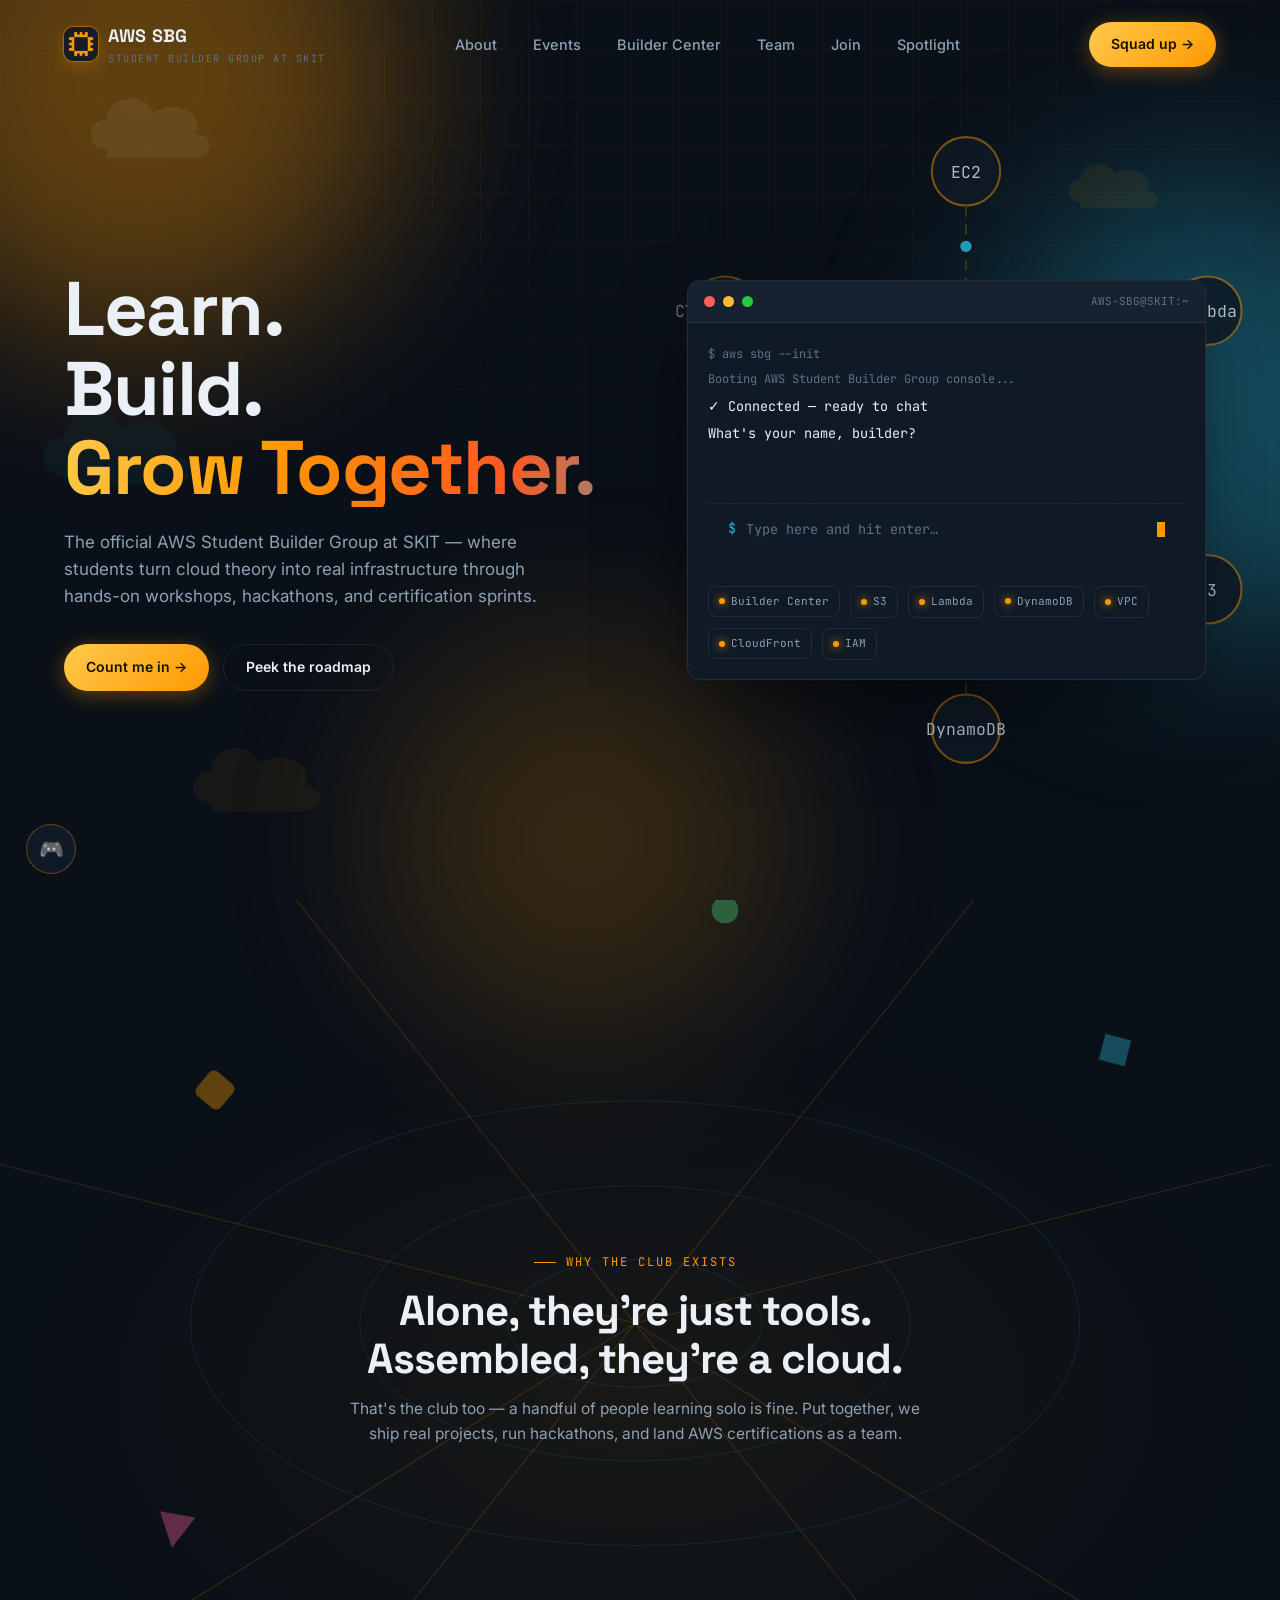
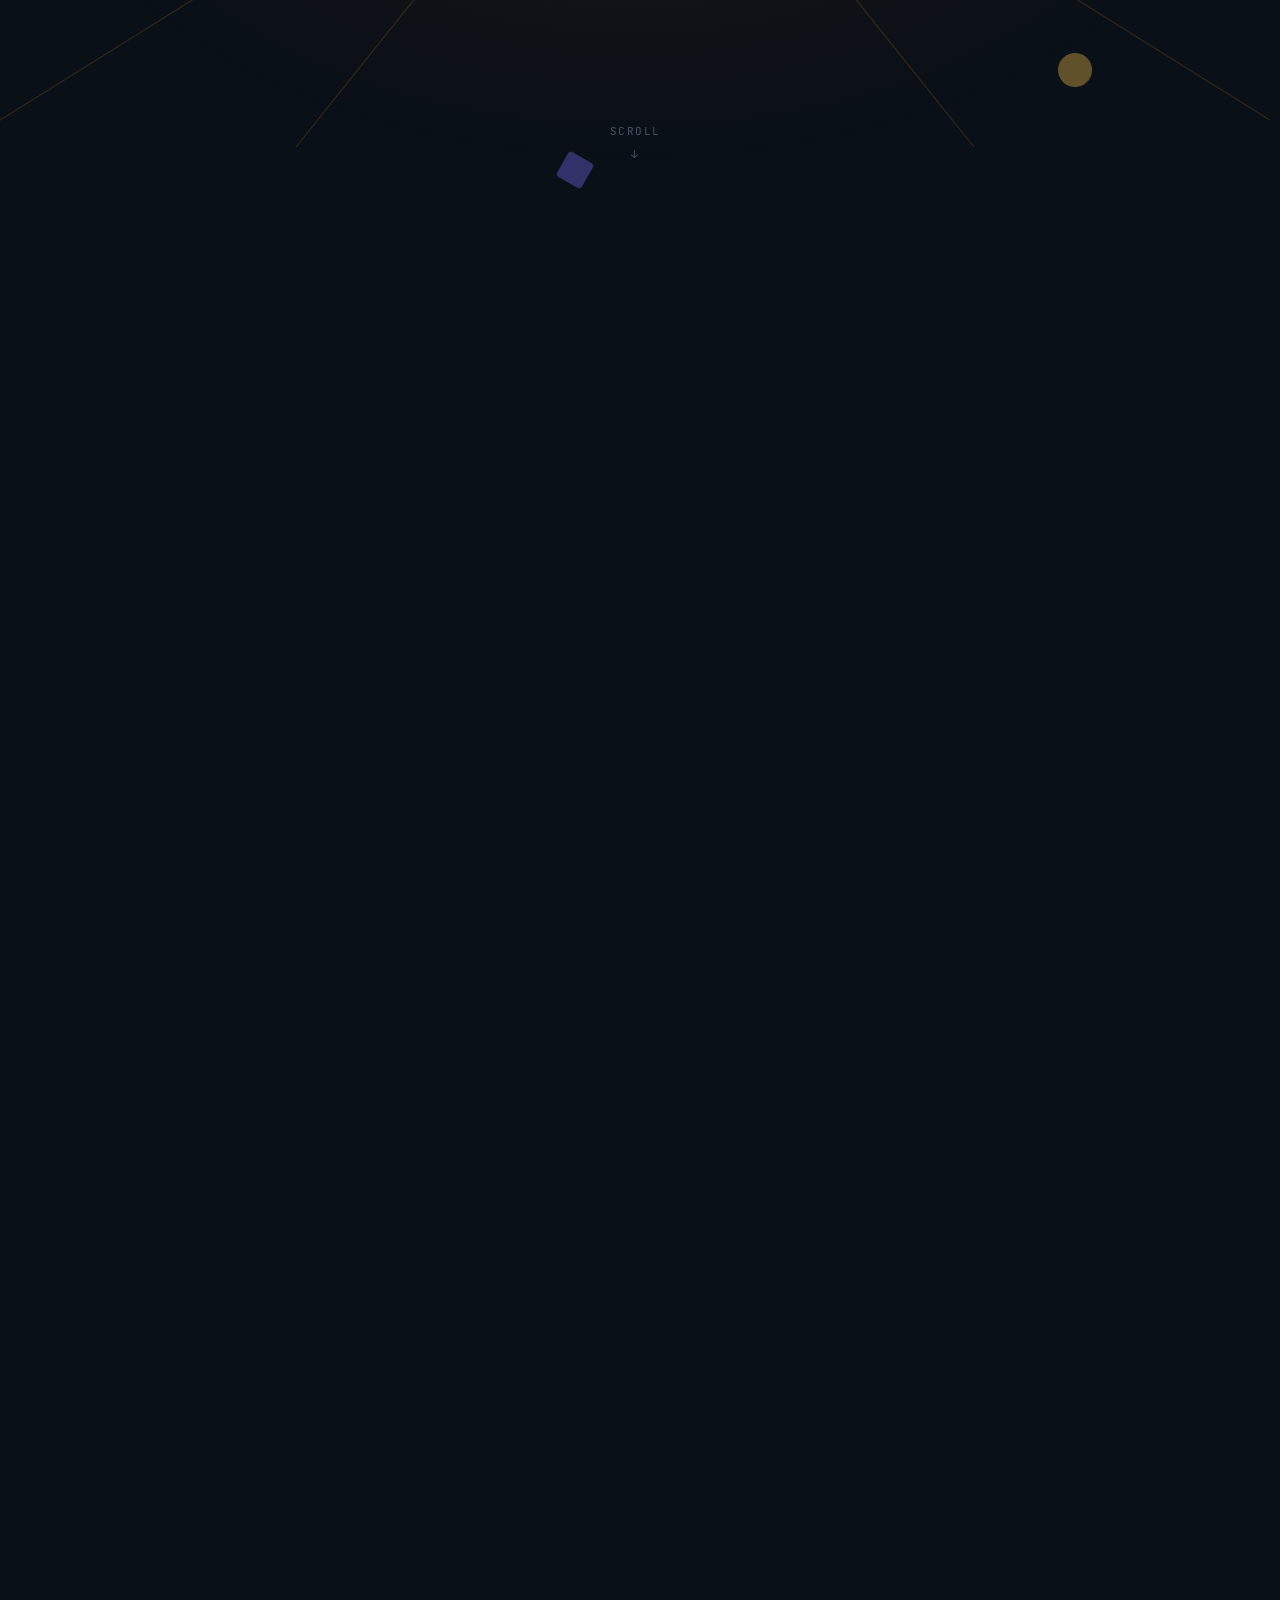
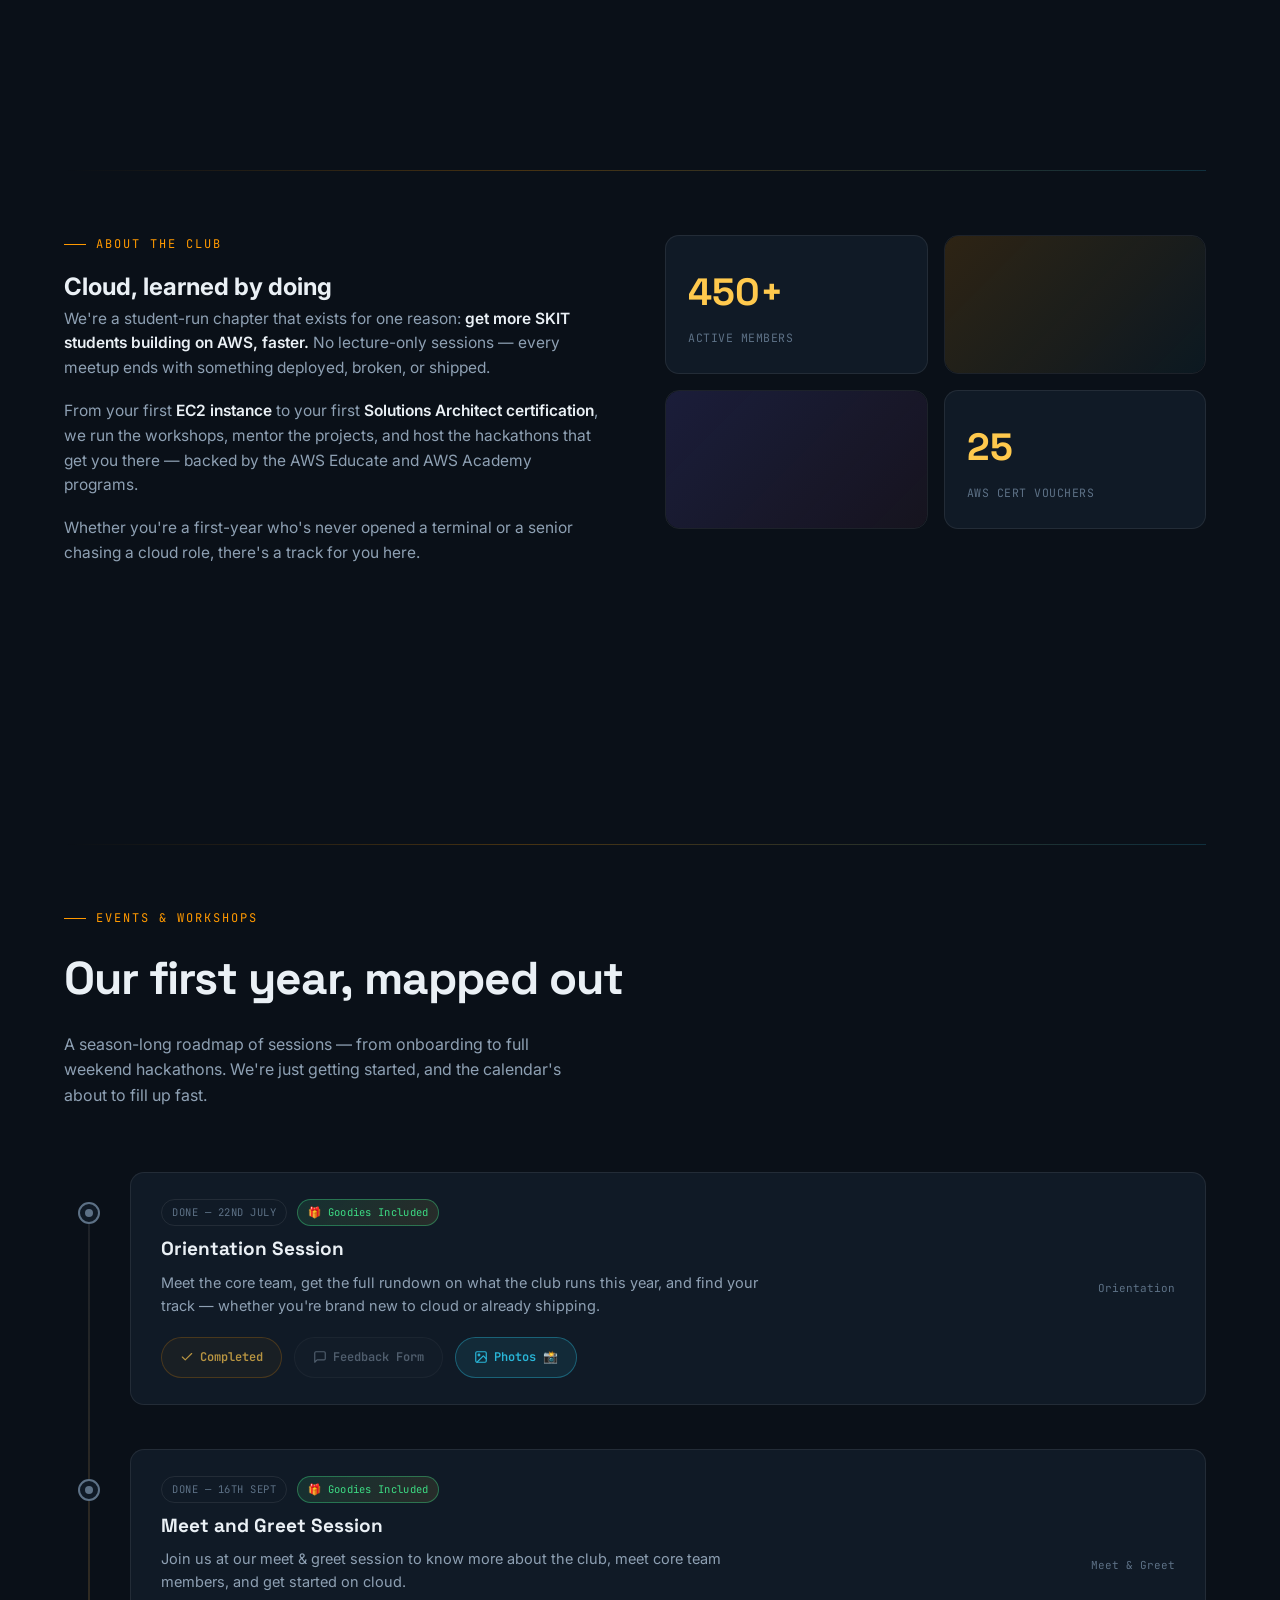
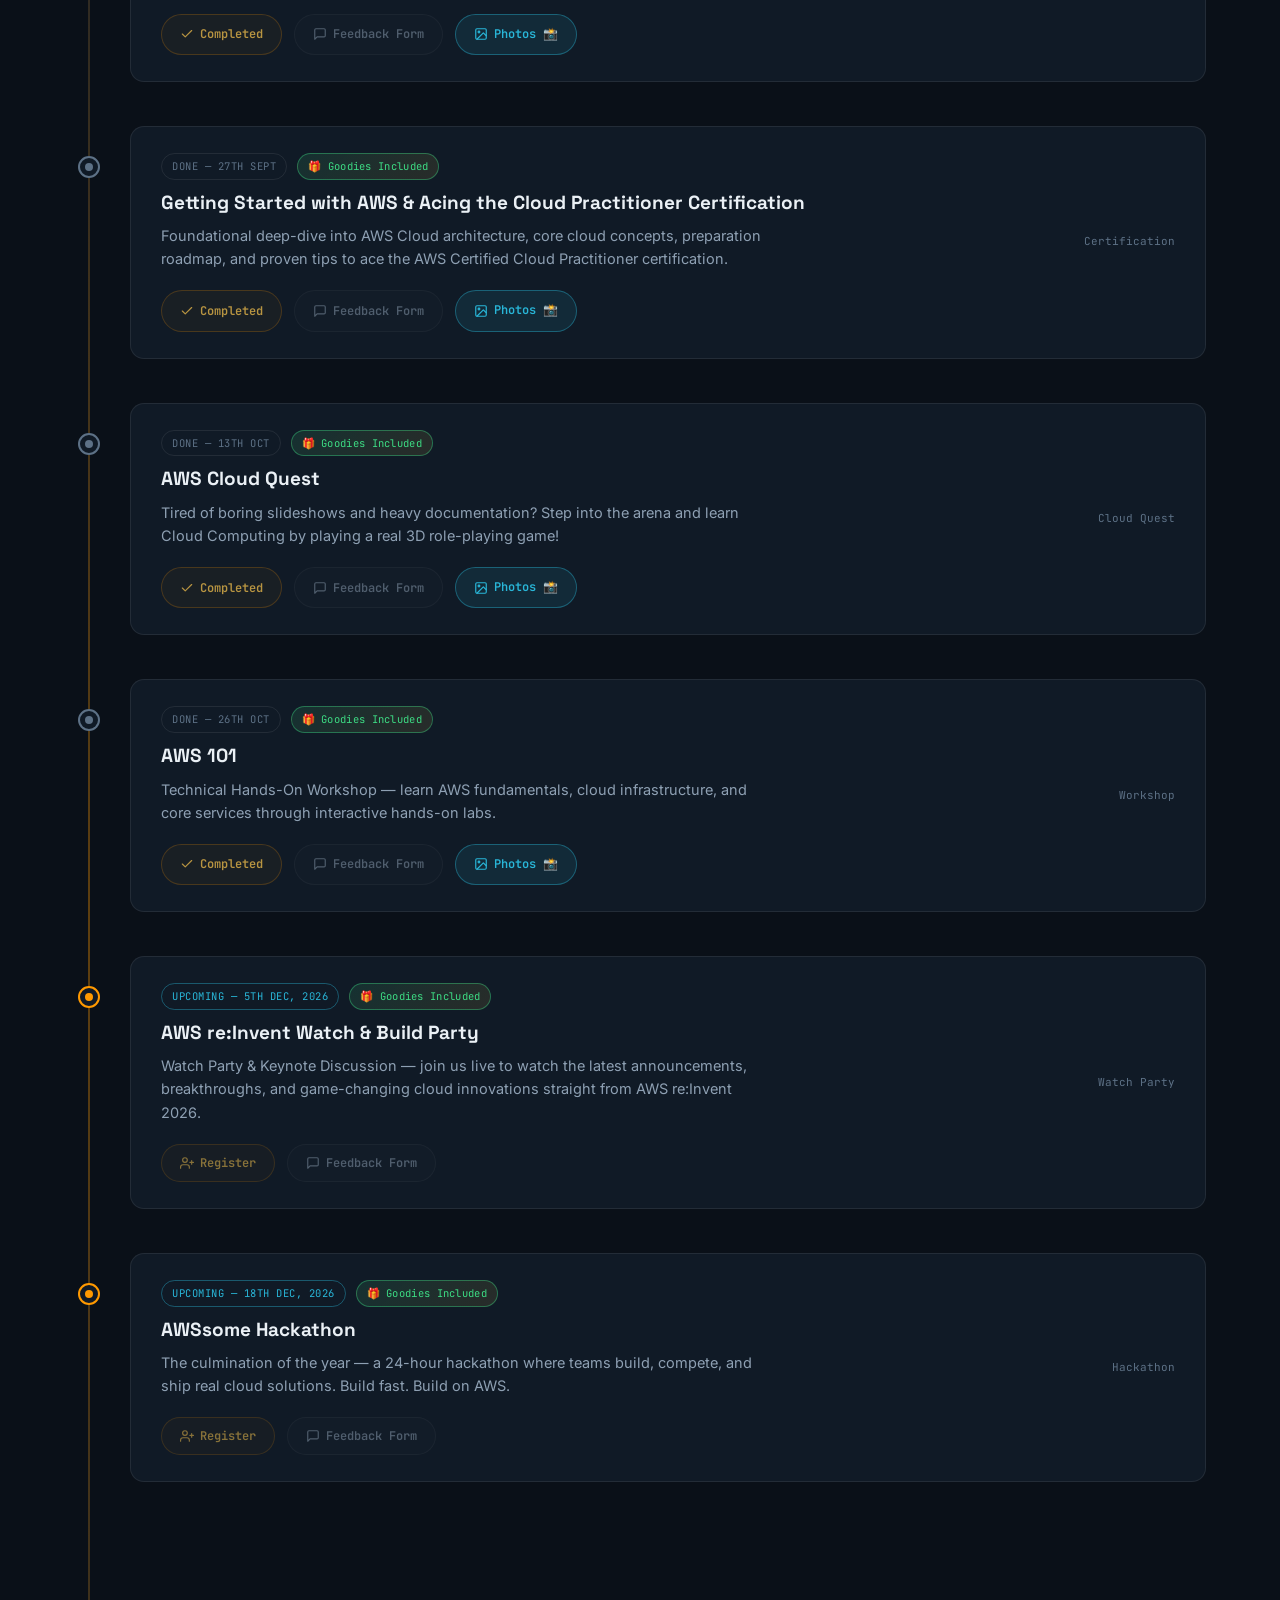
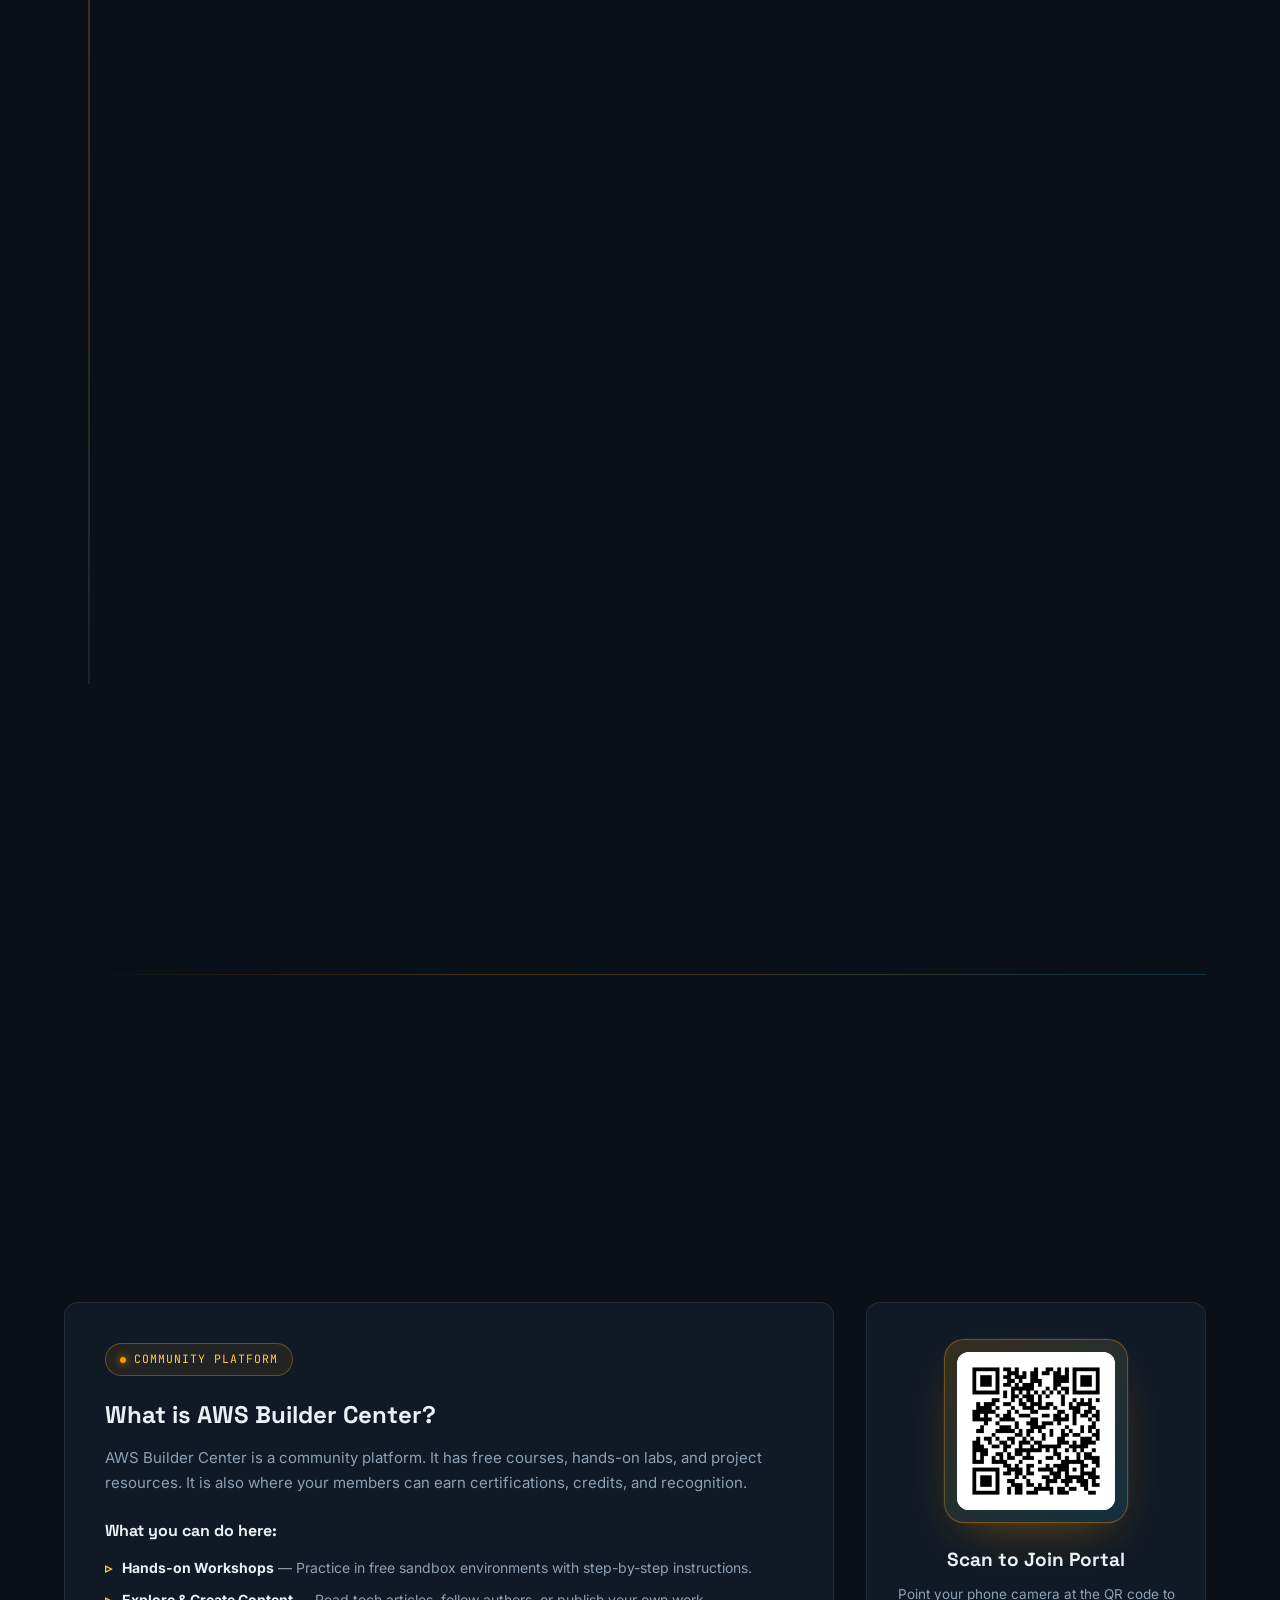
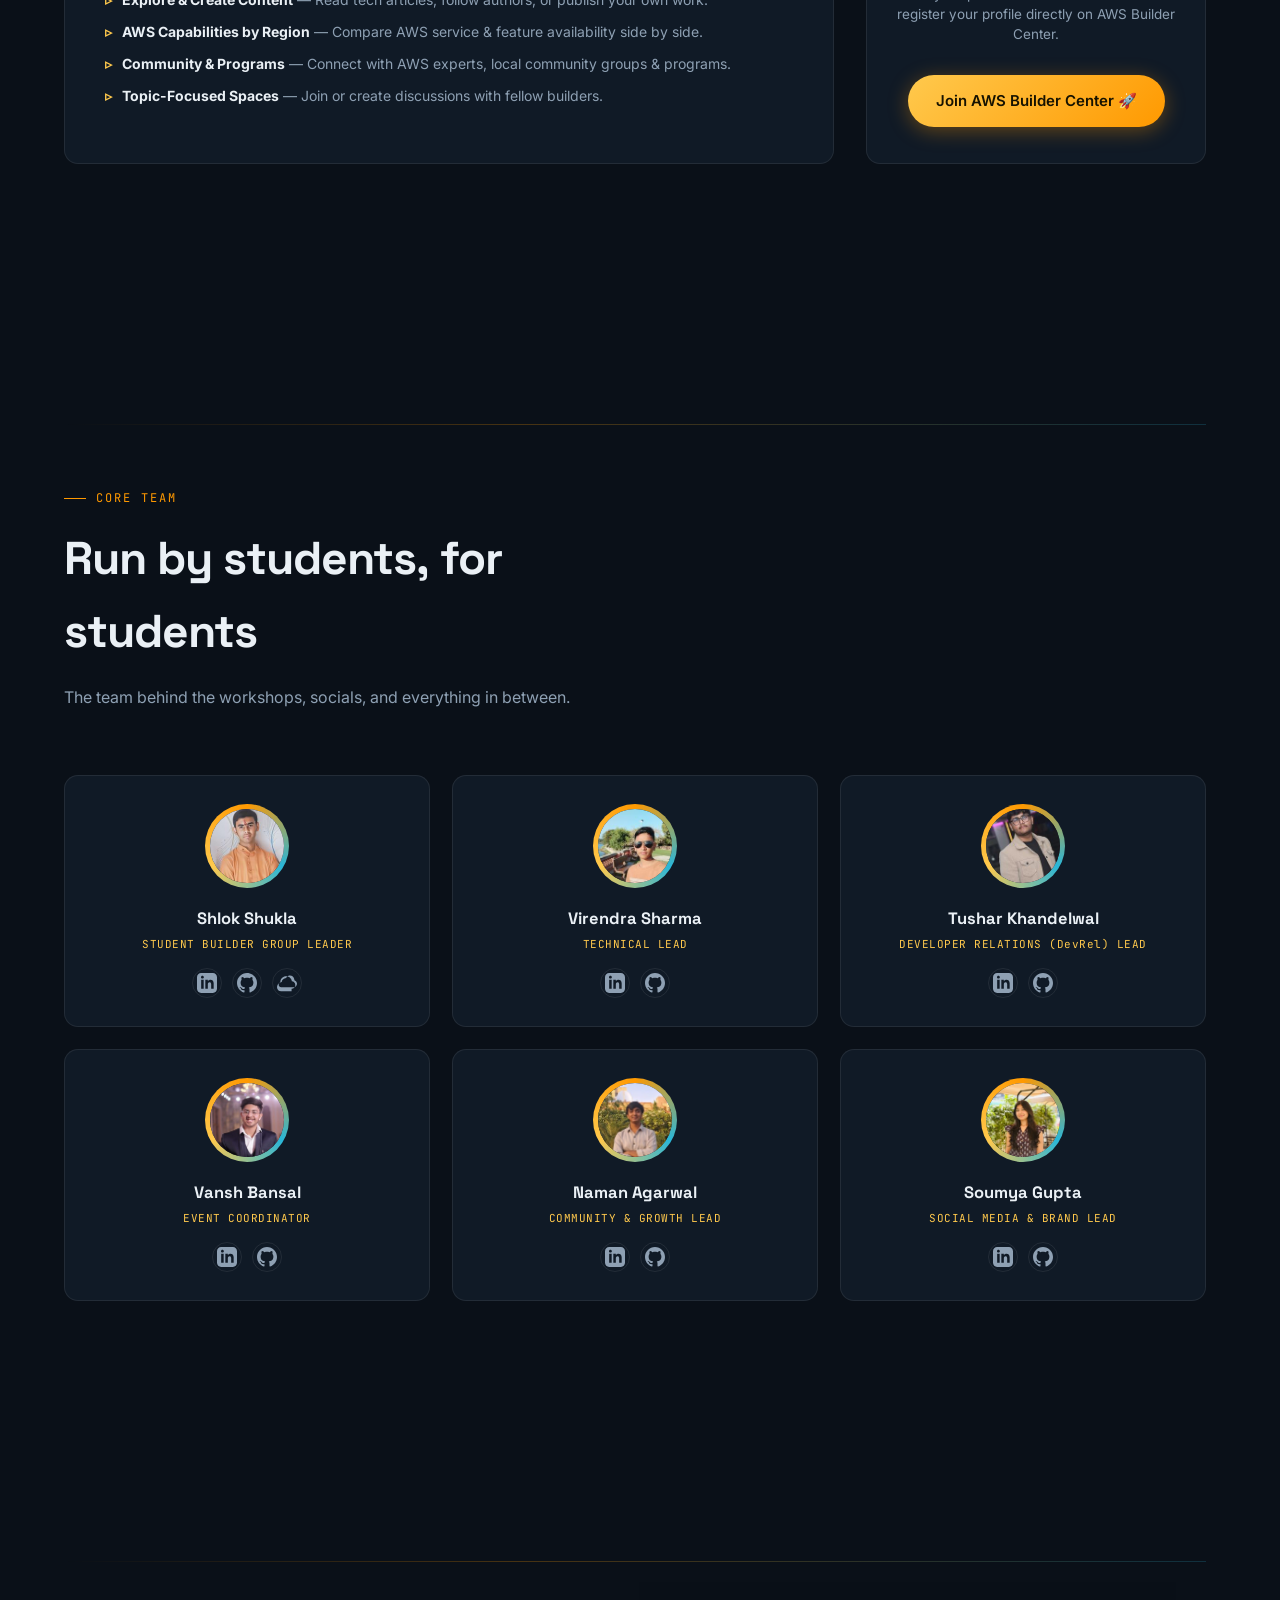
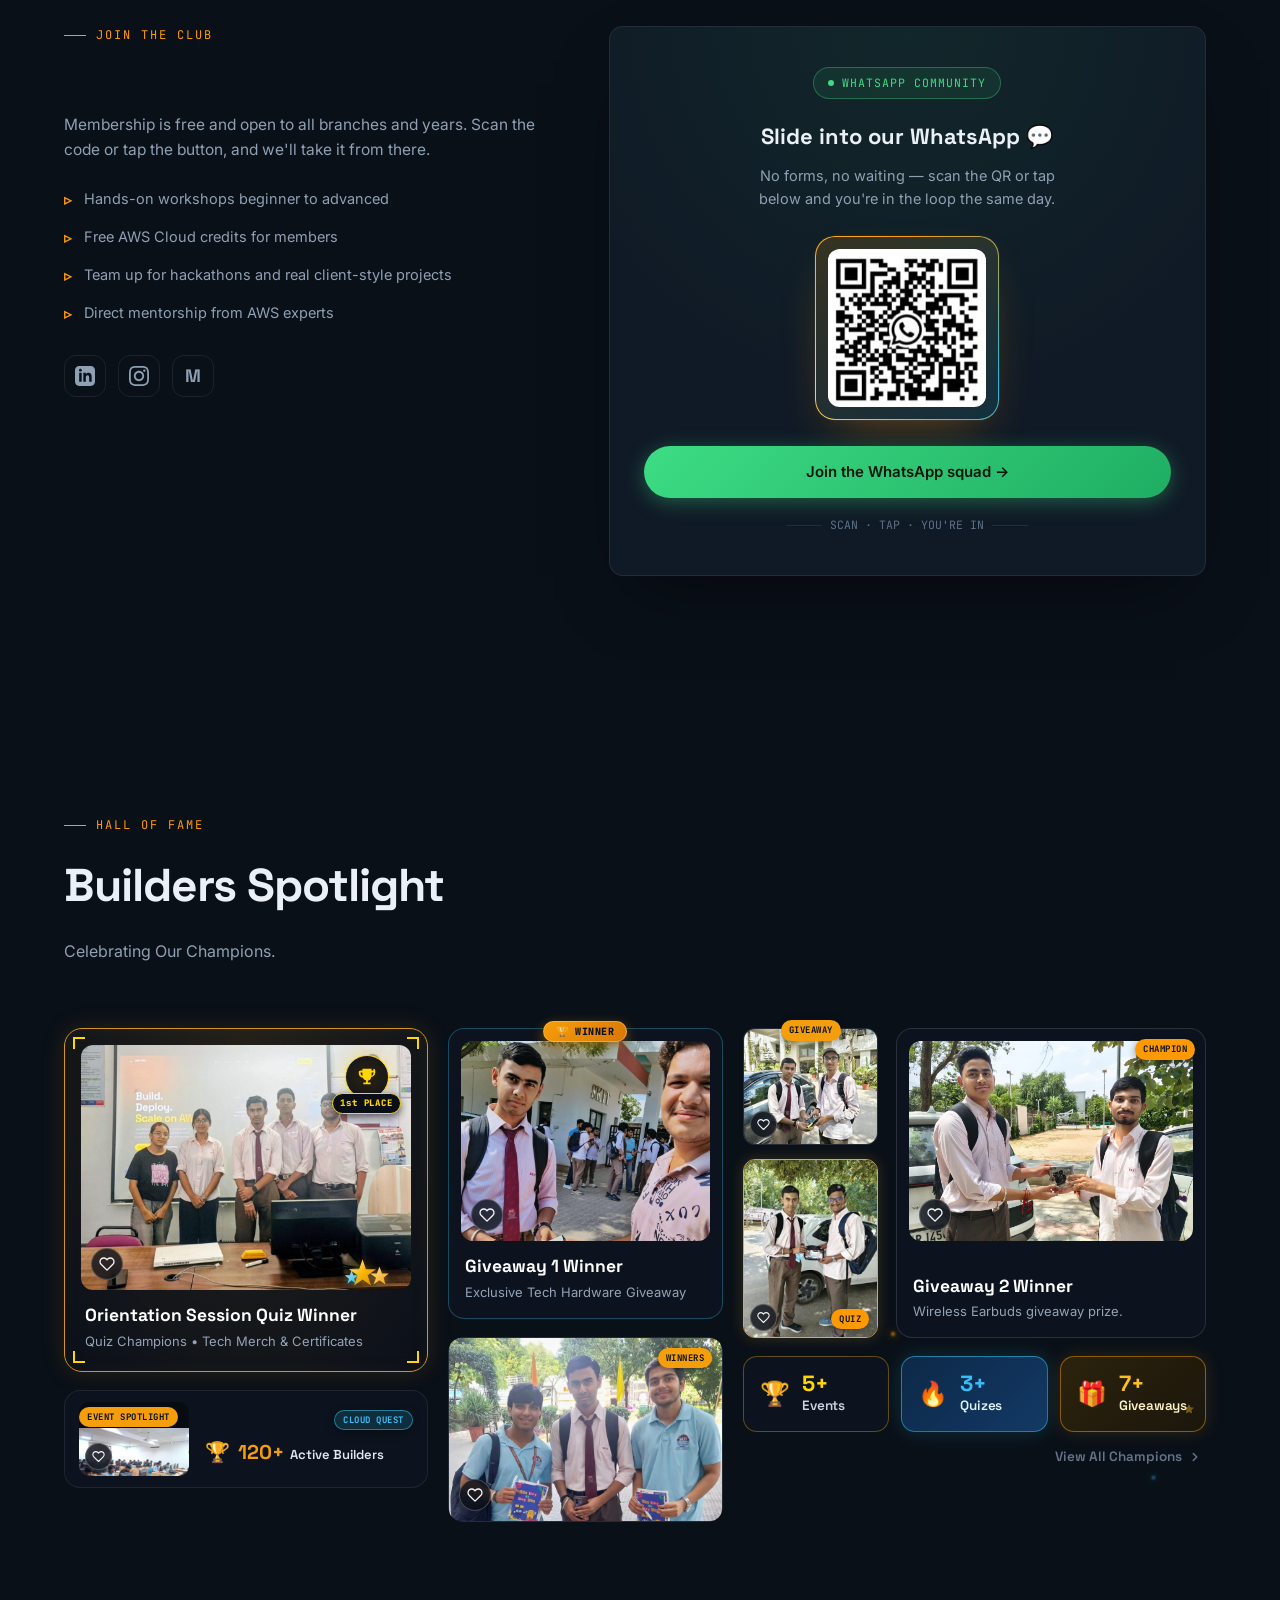
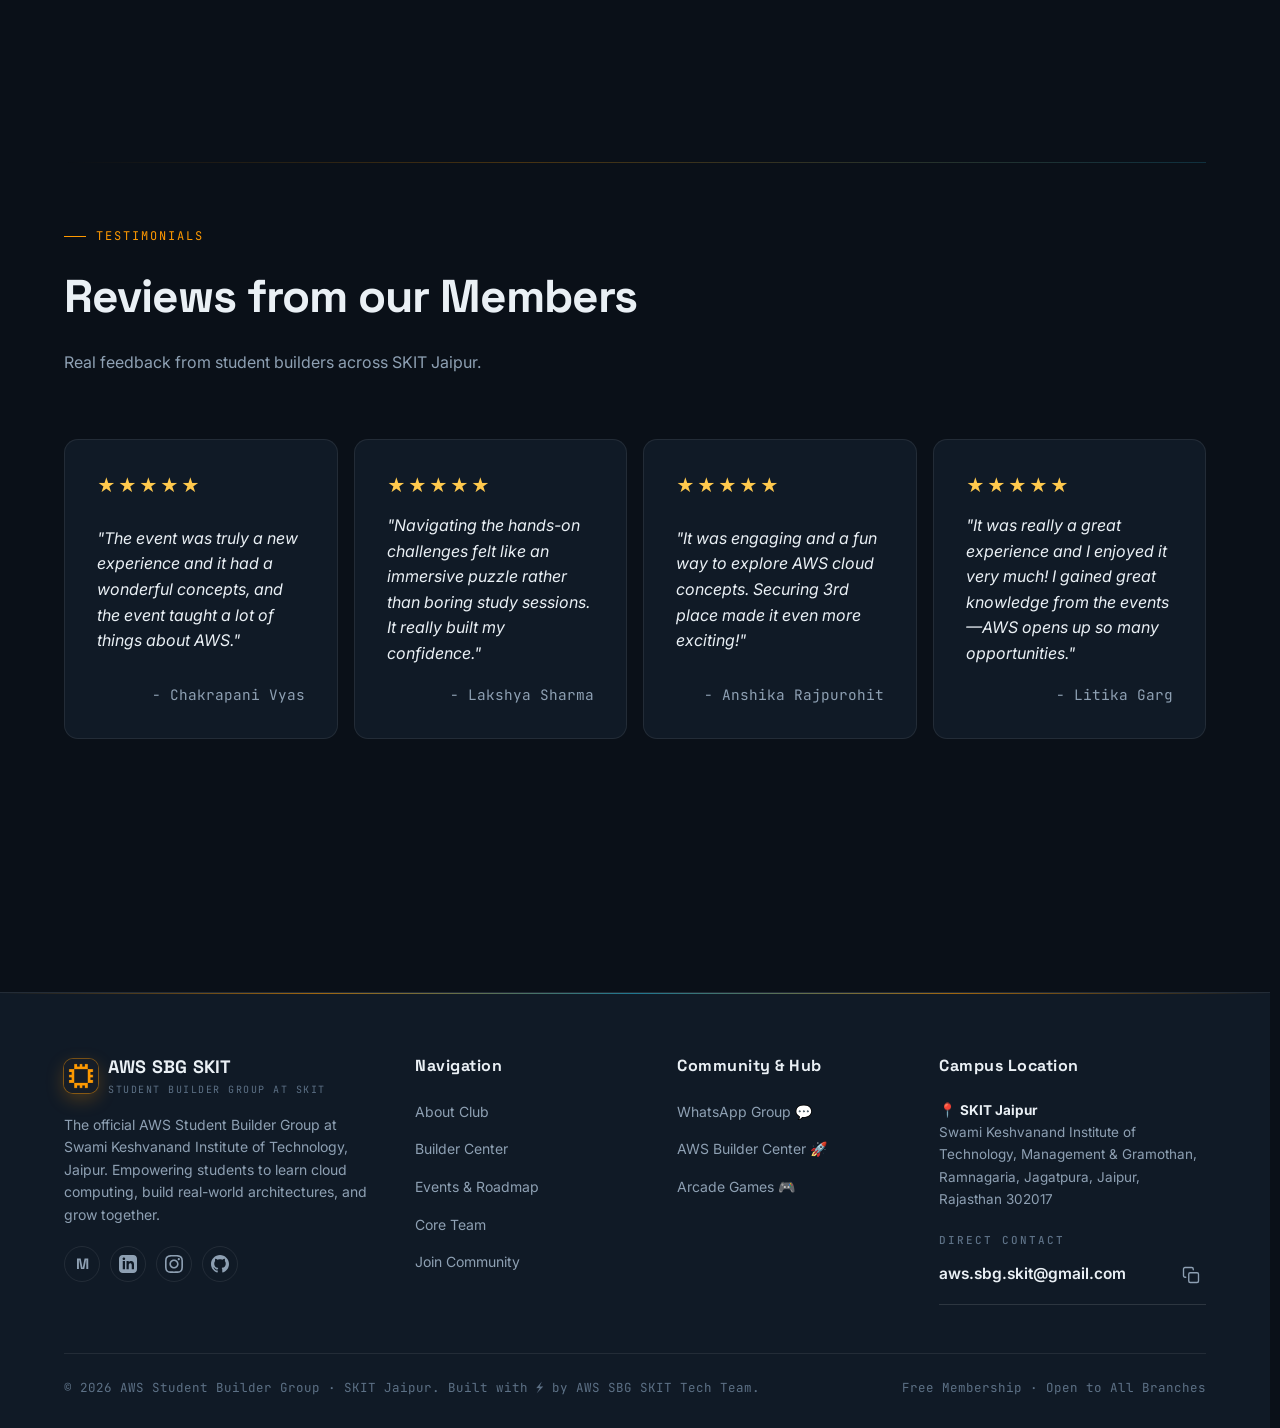
==== commit 900a333b: "Team Roles Updated" ====
--- a/index.html
+++ b/index.html
@@ -172,18 +172,6 @@
       href="https://fonts.googleapis.com/css2?family=Space+Grotesk:wght@500;700&family=JetBrains+Mono:wght@400;600&family=Inter:wght@400;600;700&display=swap">
   </noscript>
   <link rel="stylesheet" href="css/style.min.css">
-
-  <!-- Vercel Web Analytics -->
-  <script>
-    window.va = window.va || function () { (window.vaq = window.vaq || []).push(arguments); };
-  </script>
-  <script defer src="/_vercel/insights/script.js"></script>
-
-  <!-- Vercel Speed Insights -->
-  <script>
-    window.si = window.si || function () { (window.siq = window.siq || []).push(arguments); };
-  </script>
-  <script defer src="/_vercel/speed-insights/script.js"></script>
 </head>
 
 <body>
@@ -758,7 +746,7 @@
           <div class="event-card spotlight">
             <div>
               <div class="event-top">
-                <span class="badge soon">Upcoming — 1st Dec, 2026</span>
+                <span class="badge soon">Upcoming — 5th Dec, 2026</span>
                 <span class="badge-goodies">🎁 Goodies Included</span>
               </div>
               <h3>AWS re:Invent Watch & Build Party</h3>
@@ -1024,7 +1012,7 @@
           <div class="avatar-ring"><img src="assets/shlok.jpg" alt="SS" width="160" height="160" loading="lazy"
               onerror="this.outerHTML='<div class=\\'avatar-inner\\'>' + this.alt + '</div>'"></div>
           <h3>Shlok Shukla</h3>
-          <div class="team-role">CLUB LEAD</div>
+          <div class="team-role">STUDENT BUILDER GROUP LEADER</div>
           <div class="team-socials">
             <a href="https://www.linkedin.com/in/shlokshukla200" target="_blank" rel="noopener"
               aria-label="LinkedIn"><svg viewBox="0 0 24 24" width="20" height="20" fill="currentColor">
@@ -1065,7 +1053,7 @@
           <div class="avatar-ring"><img src="assets/tushar.jpg" alt="TK" width="160" height="160" loading="lazy"
               onerror="this.outerHTML='<div class=\\'avatar-inner\\'>' + this.alt + '</div>'"></div>
           <h3>Tushar Khandelwal</h3>
-          <div class="team-role">EVENT COORDINATOR</div>
+          <div class="team-role">DEVELOPER RELATIONS (DevRel) LEAD</div>
           <div class="team-socials">
             <a href="https://www.linkedin.com/in/tushar-khandelwal2006/" target="_blank" rel="noopener"
               aria-label="LinkedIn"><svg viewBox="0 0 24 24" width="20" height="20" fill="currentColor">
@@ -1079,11 +1067,29 @@
               </svg></a>
           </div>
         </div>
+ <div class="team-card spotlight">
+          <div class="avatar-ring"><img src="assets/vansh.jpg" alt="VB"
+              onerror="this.outerHTML='<div class=\\'avatar-inner\\'>' + this.alt + '</div>'"></div>
+          <h3>Vansh Bansal</h3>
+          <div class="team-role">EVENT COORDINATOR</div>
+          <div class="team-socials">
+            <a href="https://www.linkedin.com/in/vansh-bansal-06092005vb/" target="_blank" rel="noopener"
+              aria-label="LinkedIn"><svg viewBox="0 0 24 24" width="20" height="20" fill="currentColor">
+                <path
+                  d="M19 0h-14c-2.761 0-5 2.239-5 5v14c0 2.761 2.239 5 5 5h14c2.762 0 5-2.239 5-5v-14c0-2.761-2.238-5-5-5zm-11 19h-3v-11h3v11zm-1.5-12.268c-.966 0-1.75-.79-1.75-1.764s.784-1.764 1.75-1.764 1.75.79 1.75 1.764-.783 1.764-1.75 1.764zm13.5 12.268h-3v-5.604c0-3.368-4-3.113-4 0v5.604h-3v-11h3v1.765c1.396-2.586 7-2.777 7 2.476v6.759z" />
+              </svg></a>
+            <a href="https://github.com/coder-vansh18" target="_blank" rel="noopener" aria-label="GitHub"><svg
+                viewBox="0 0 24 24" width="20" height="20" fill="currentColor">
+                <path
+                  d="M12 0c-6.626 0-12 5.373-12 12 0 5.302 3.438 9.8 8.207 11.387.599.111.793-.261.793-.577v-2.234c-3.338.726-4.033-1.416-4.033-1.416-.546-1.387-1.333-1.756-1.333-1.756-1.089-.745.083-.729.083-.729 1.205.084 1.839 1.237 1.839 1.237 1.07 1.834 2.807 1.304 3.492.997.107-.775.418-1.305.762-1.604-2.665-.305-5.467-1.334-5.467-5.931 0-1.311.469-2.381 1.236-3.221-.124-.303-.535-1.524.117-3.176 0 0 1.008-.322 3.301 1.23.957-.266 1.983-.399 3.003-.404 1.02.005 2.047.138 3.006.404 2.291-1.552 3.297-1.23 3.297-1.23.653 1.653.242 2.874.118 3.176.77.84 1.235 1.911 1.235 3.221 0 4.609-2.807 5.624-5.479 5.921.43.372.823 1.102.823 2.222v3.293c0 .319.192.694.801.576 4.765-1.589 8.199-6.086 8.199-11.386 0-6.627-5.373-12-12-12z" />
+              </svg></a>
+          </div>
+        </div>
         <div class="team-card spotlight">
           <div class="avatar-ring"><img src="assets/naman.jpg" alt="NA"
               onerror="this.outerHTML='<div class=\\'avatar-inner\\'>' + this.alt + '</div>'"></div>
           <h3>Naman Agarwal</h3>
-          <div class="team-role">COMMUNITY RELATIONS MANAGER</div>
+          <div class="team-role">COMMUNITY & GROWTH LEAD</div>
           <div class="team-socials">
             <a href="https://www.linkedin.com/in/naman-agarwal-8b2a84360/" target="_blank" rel="noopener"
               aria-label="LinkedIn"><svg viewBox="0 0 24 24" width="20" height="20" fill="currentColor">
@@ -1097,29 +1103,12 @@
               </svg></a>
           </div>
         </div>
-        <div class="team-card spotlight">
-          <div class="avatar-ring"><img src="assets/vansh.jpg" alt="VB"
-              onerror="this.outerHTML='<div class=\\'avatar-inner\\'>' + this.alt + '</div>'"></div>
-          <h3>Vansh Bansal</h3>
-          <div class="team-role">PUBLIC RELATIONS LEAD</div>
-          <div class="team-socials">
-            <a href="https://www.linkedin.com/in/vansh-bansal-06092005vb/" target="_blank" rel="noopener"
-              aria-label="LinkedIn"><svg viewBox="0 0 24 24" width="20" height="20" fill="currentColor">
-                <path
-                  d="M19 0h-14c-2.761 0-5 2.239-5 5v14c0 2.761 2.239 5 5 5h14c2.762 0 5-2.239 5-5v-14c0-2.761-2.238-5-5-5zm-11 19h-3v-11h3v11zm-1.5-12.268c-.966 0-1.75-.79-1.75-1.764s.784-1.764 1.75-1.764 1.75.79 1.75 1.764-.783 1.764-1.75 1.764zm13.5 12.268h-3v-5.604c0-3.368-4-3.113-4 0v5.604h-3v-11h3v1.765c1.396-2.586 7-2.777 7 2.476v6.759z" />
-              </svg></a>
-            <a href="https://github.com/coder-vansh18" target="_blank" rel="noopener" aria-label="GitHub"><svg
-                viewBox="0 0 24 24" width="20" height="20" fill="currentColor">
-                <path
-                  d="M12 0c-6.626 0-12 5.373-12 12 0 5.302 3.438 9.8 8.207 11.387.599.111.793-.261.793-.577v-2.234c-3.338.726-4.033-1.416-4.033-1.416-.546-1.387-1.333-1.756-1.333-1.756-1.089-.745.083-.729.083-.729 1.205.084 1.839 1.237 1.839 1.237 1.07 1.834 2.807 1.304 3.492.997.107-.775.418-1.305.762-1.604-2.665-.305-5.467-1.334-5.467-5.931 0-1.311.469-2.381 1.236-3.221-.124-.303-.535-1.524.117-3.176 0 0 1.008-.322 3.301 1.23.957-.266 1.983-.399 3.003-.404 1.02.005 2.047.138 3.006.404 2.291-1.552 3.297-1.23 3.297-1.23.653 1.653.242 2.874.118 3.176.77.84 1.235 1.911 1.235 3.221 0 4.609-2.807 5.624-5.479 5.921.43.372.823 1.102.823 2.222v3.293c0 .319.192.694.801.576 4.765-1.589 8.199-6.086 8.199-11.386 0-6.627-5.373-12-12-12z" />
-              </svg></a>
-          </div>
-        </div>
+       
         <div class="team-card spotlight">
           <div class="avatar-ring"><img src="assets/soumya.jpg" alt="SG"
               onerror="this.outerHTML='<div class=\\'avatar-inner\\'>' + this.alt + '</div>'"></div>
           <h3>Soumya Gupta</h3>
-          <div class="team-role">SOCIAL MEDIA &amp; MARKETING LEAD</div>
+          <div class="team-role">SOCIAL MEDIA &amp; BRAND LEAD</div>
           <div class="team-socials">
             <a href="https://www.linkedin.com/in/soumya-gupta-478396391/" target="_blank" rel="noopener"
               aria-label="LinkedIn"><svg viewBox="0 0 24 24" width="20" height="20" fill="currentColor">
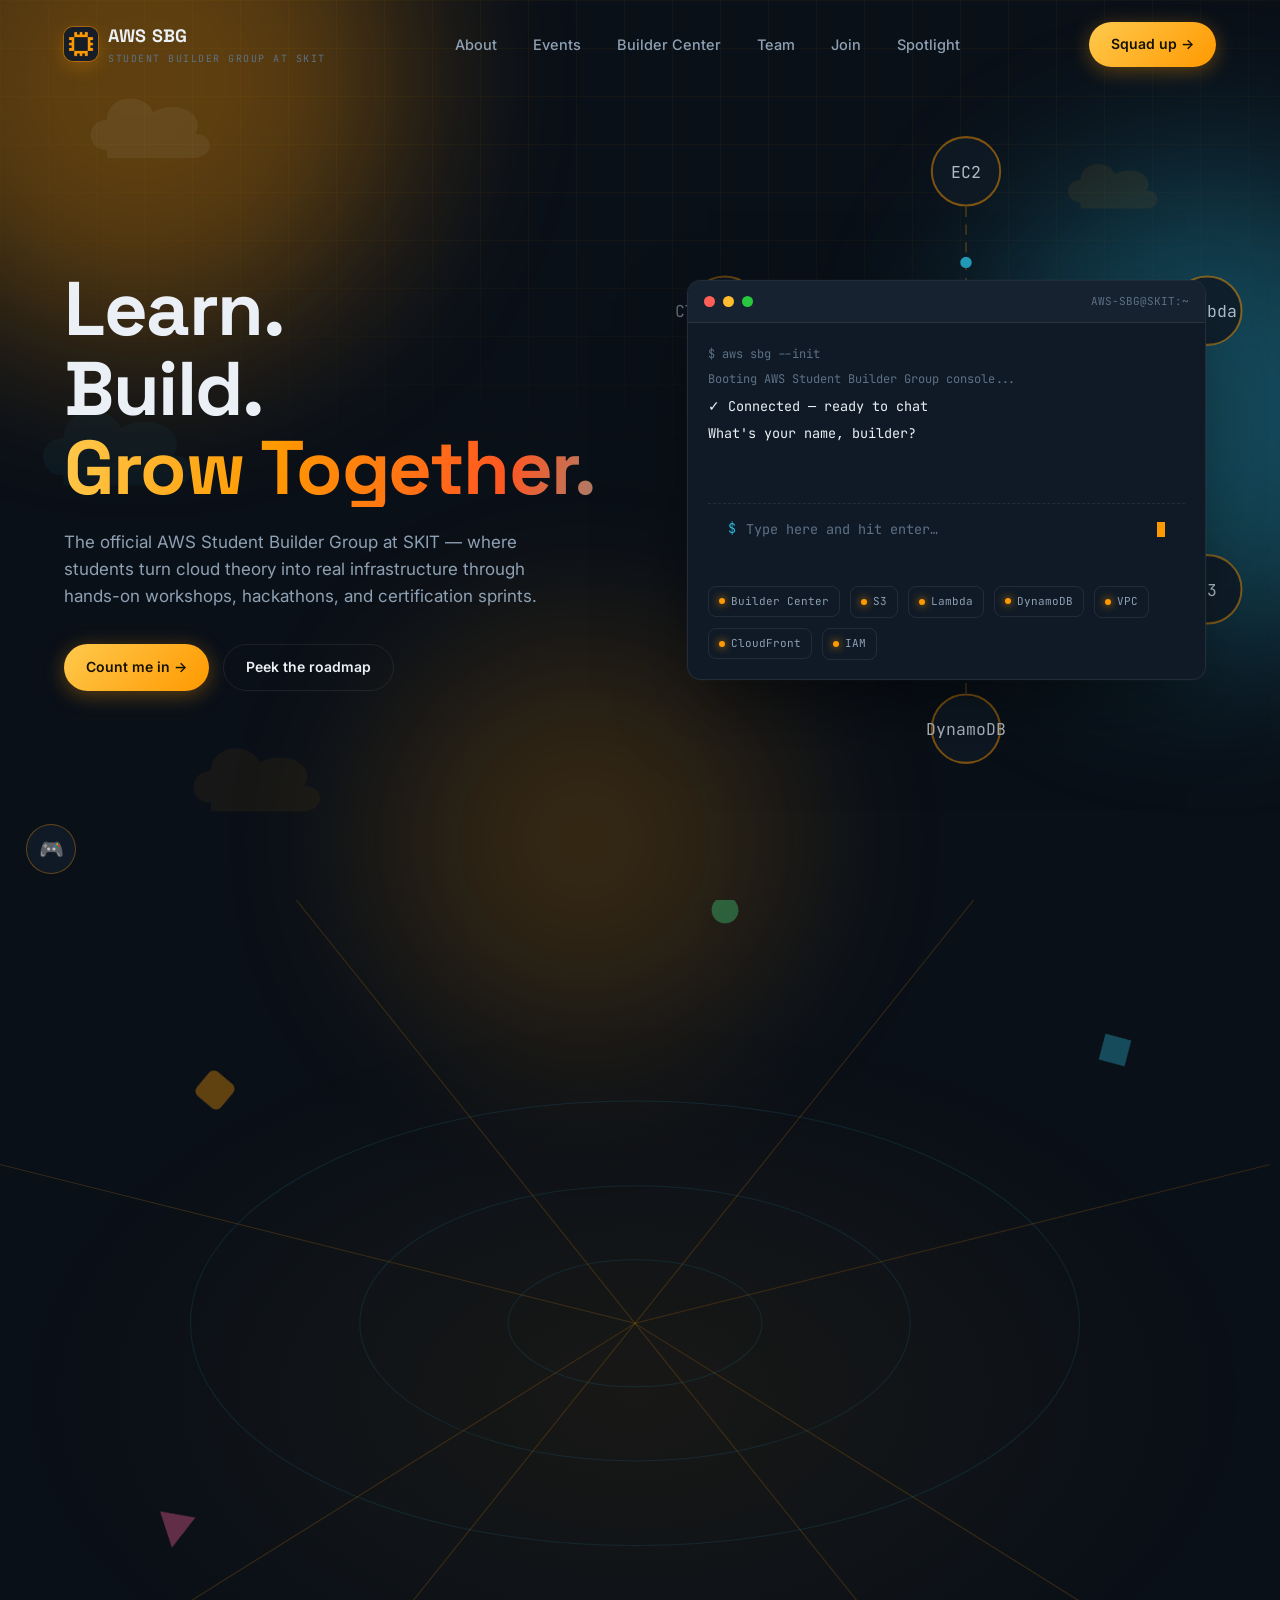
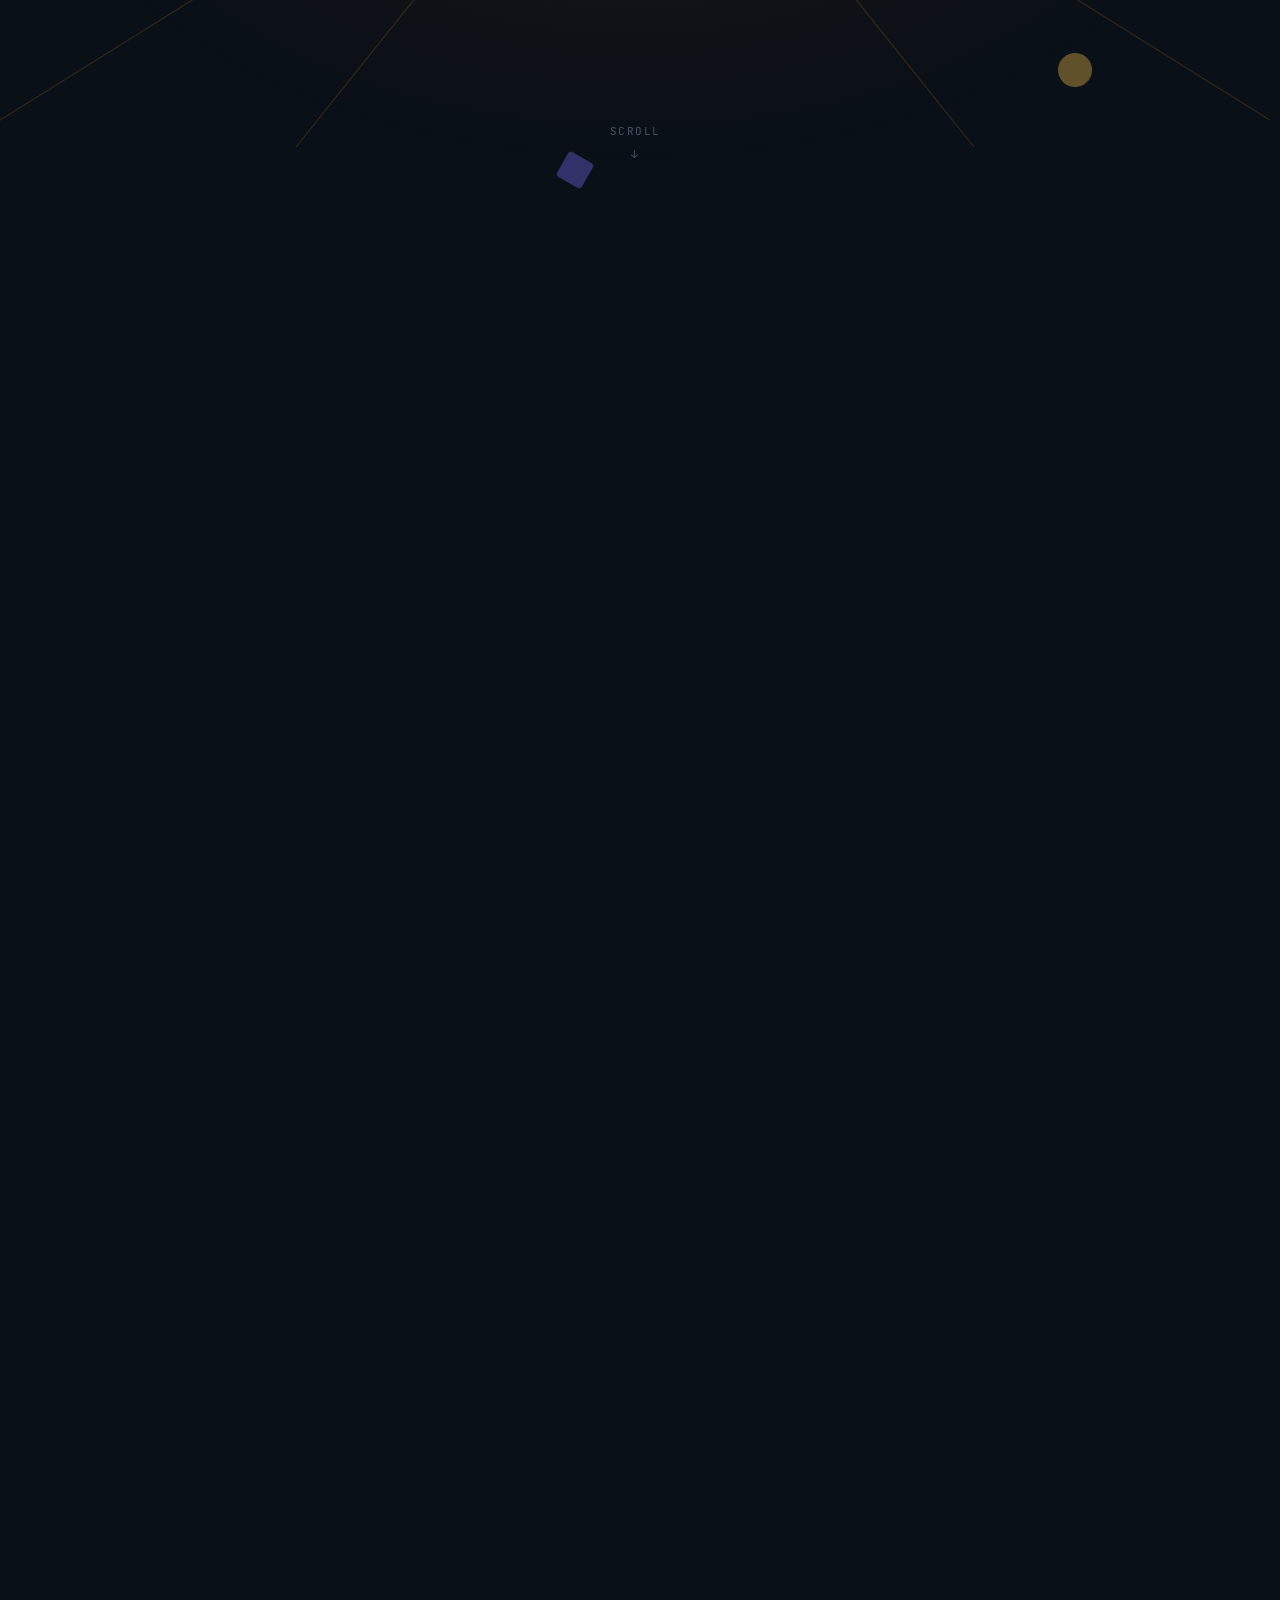
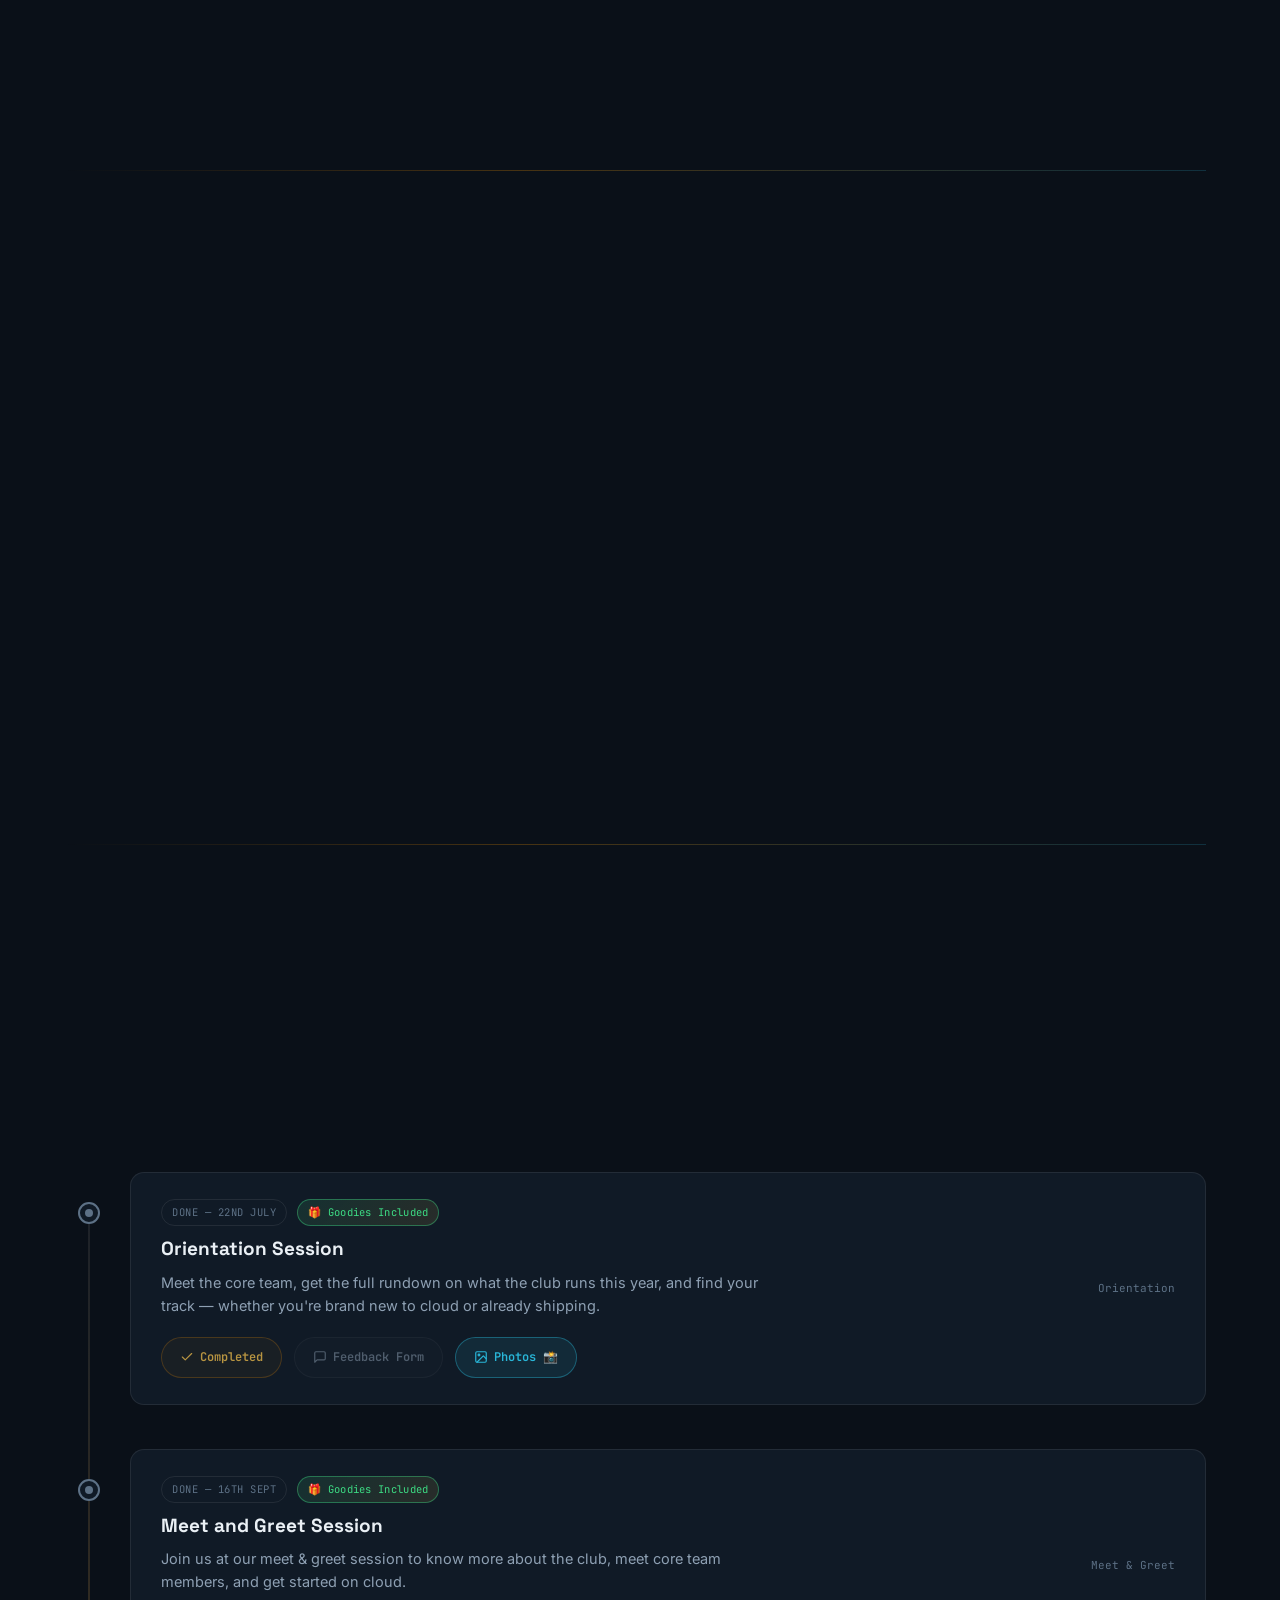
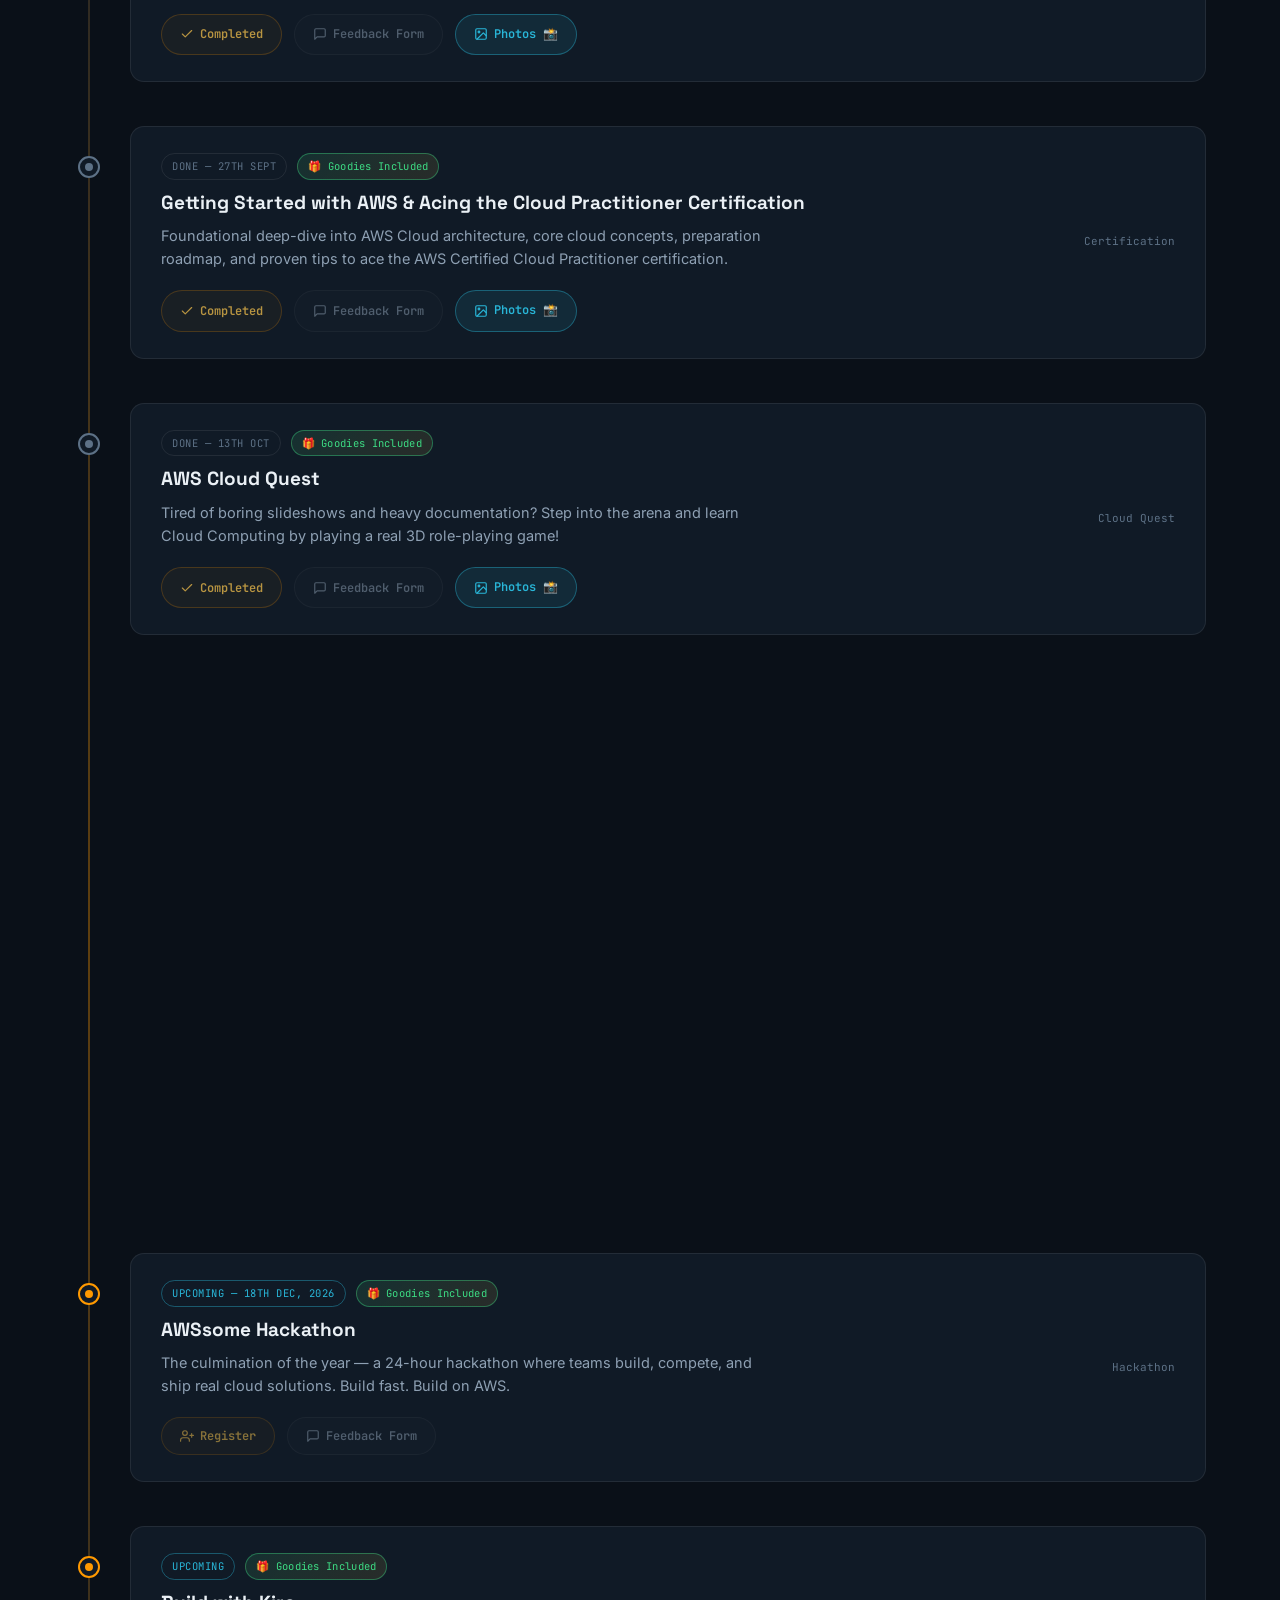
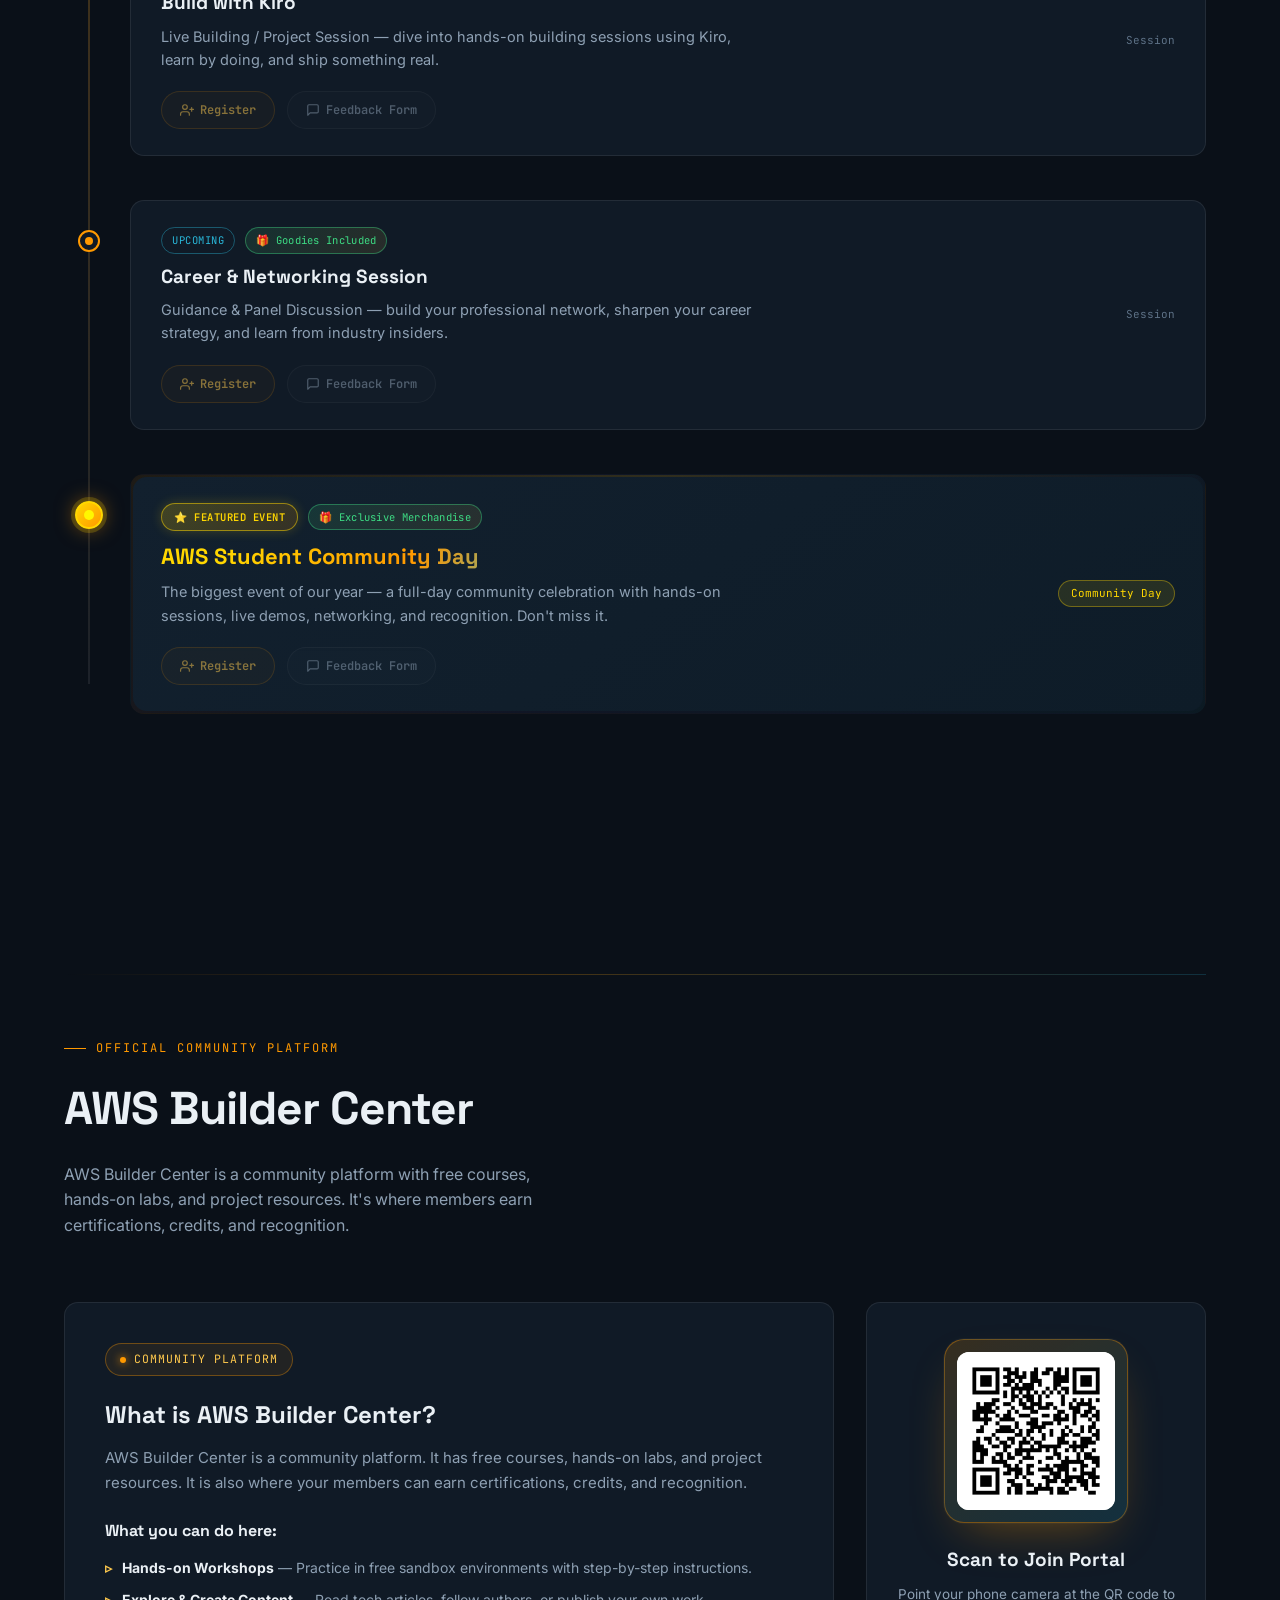
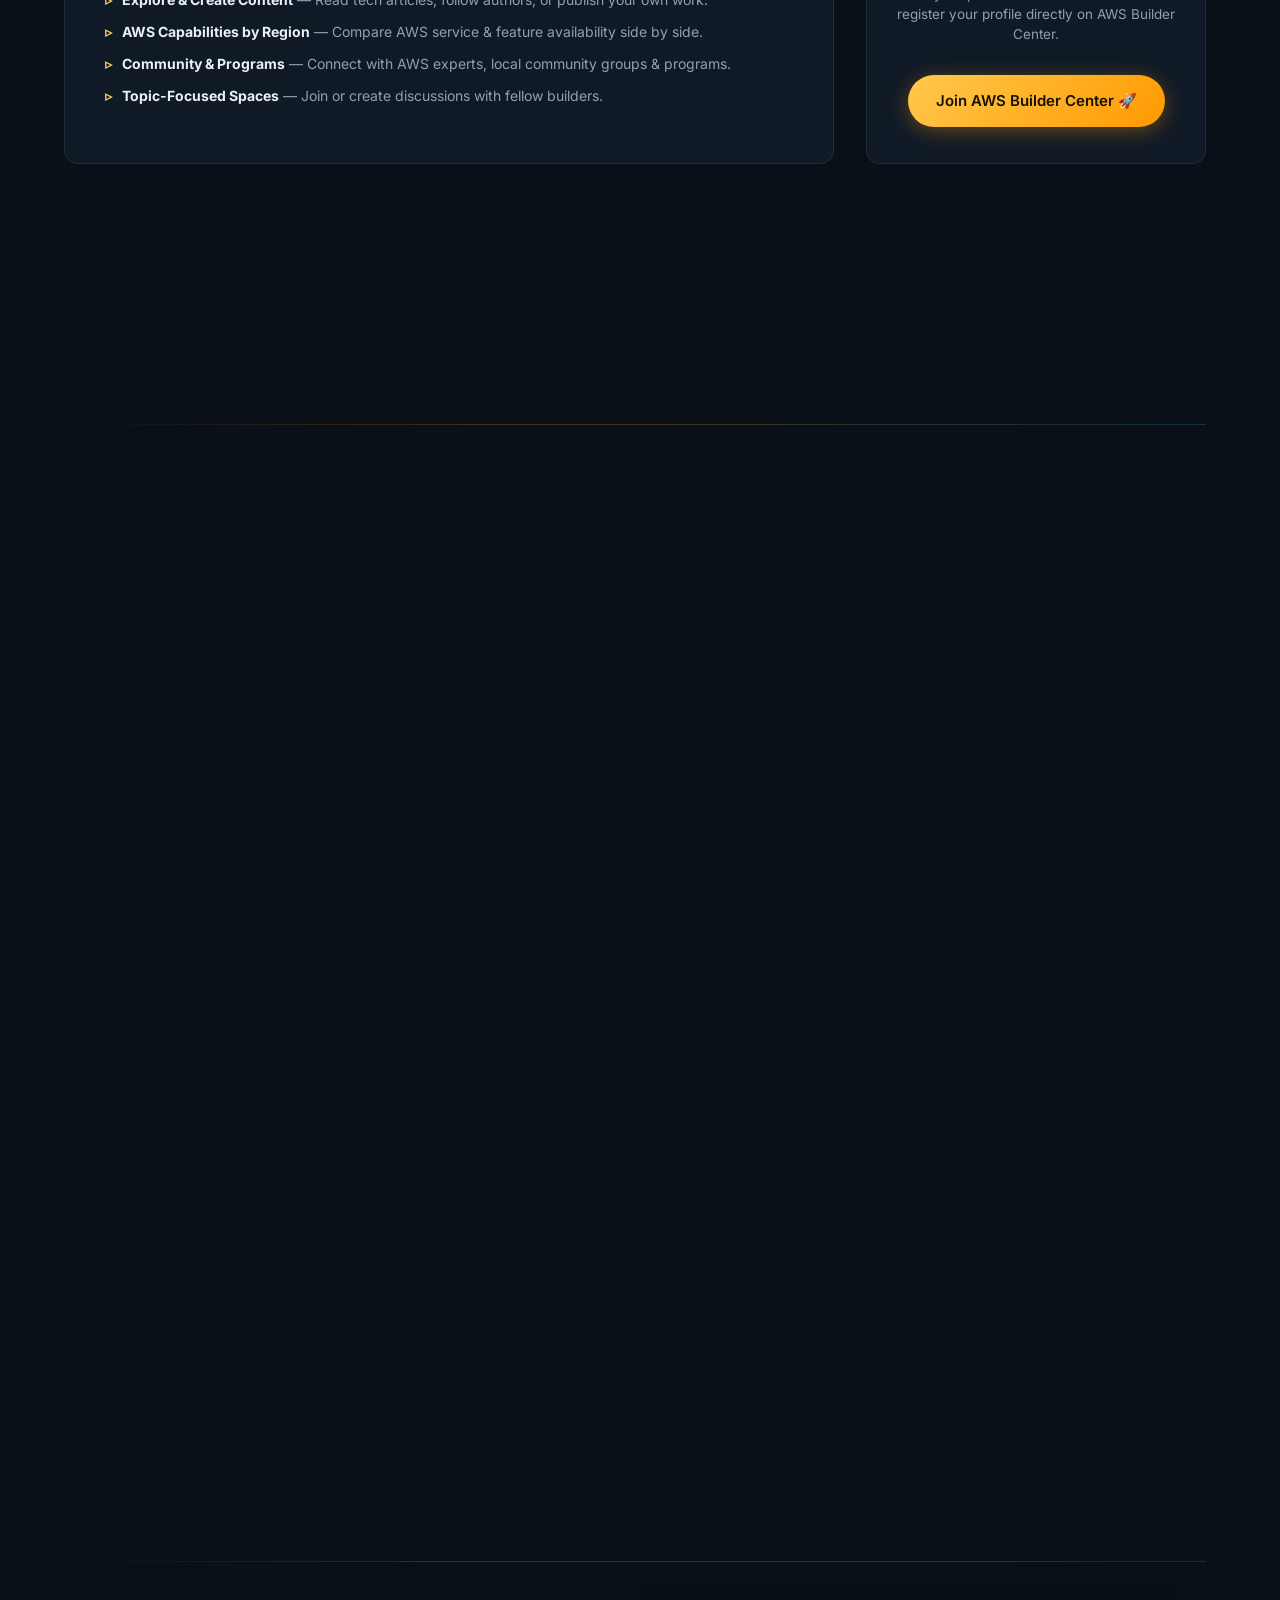
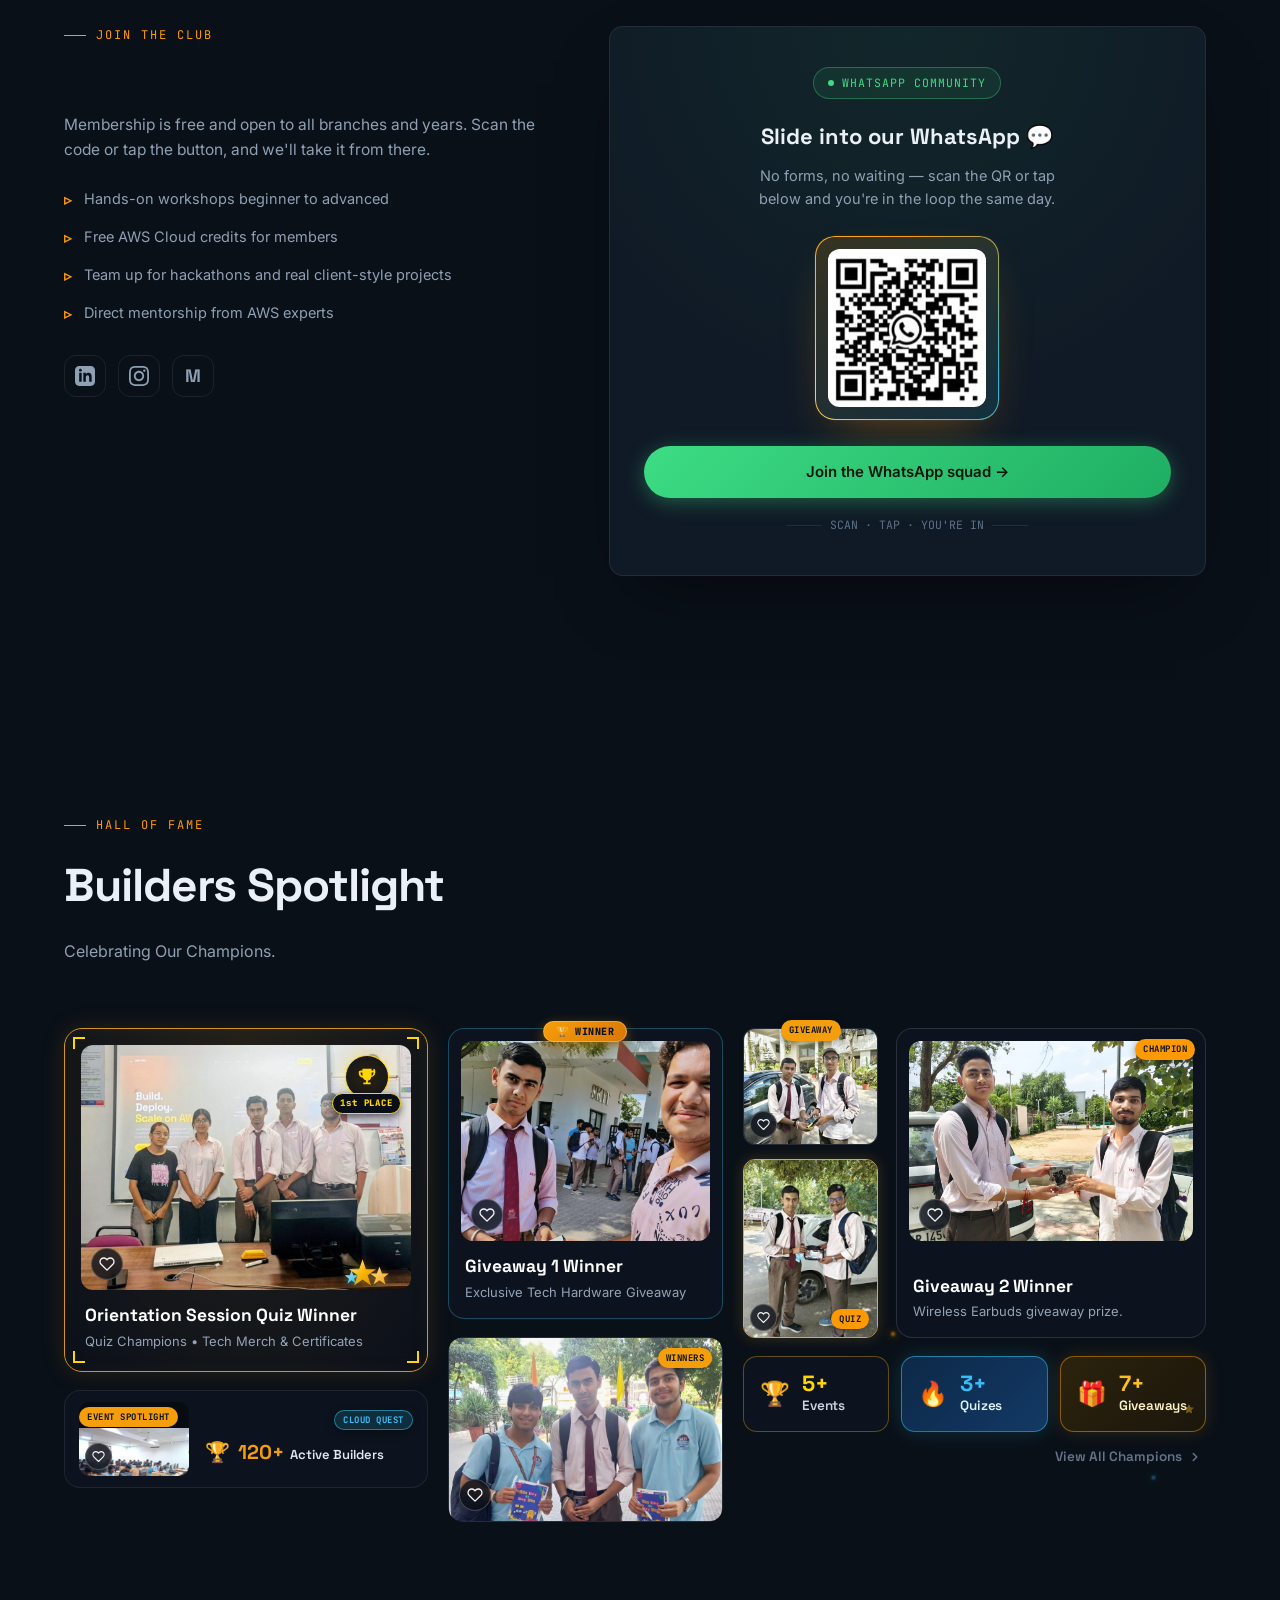
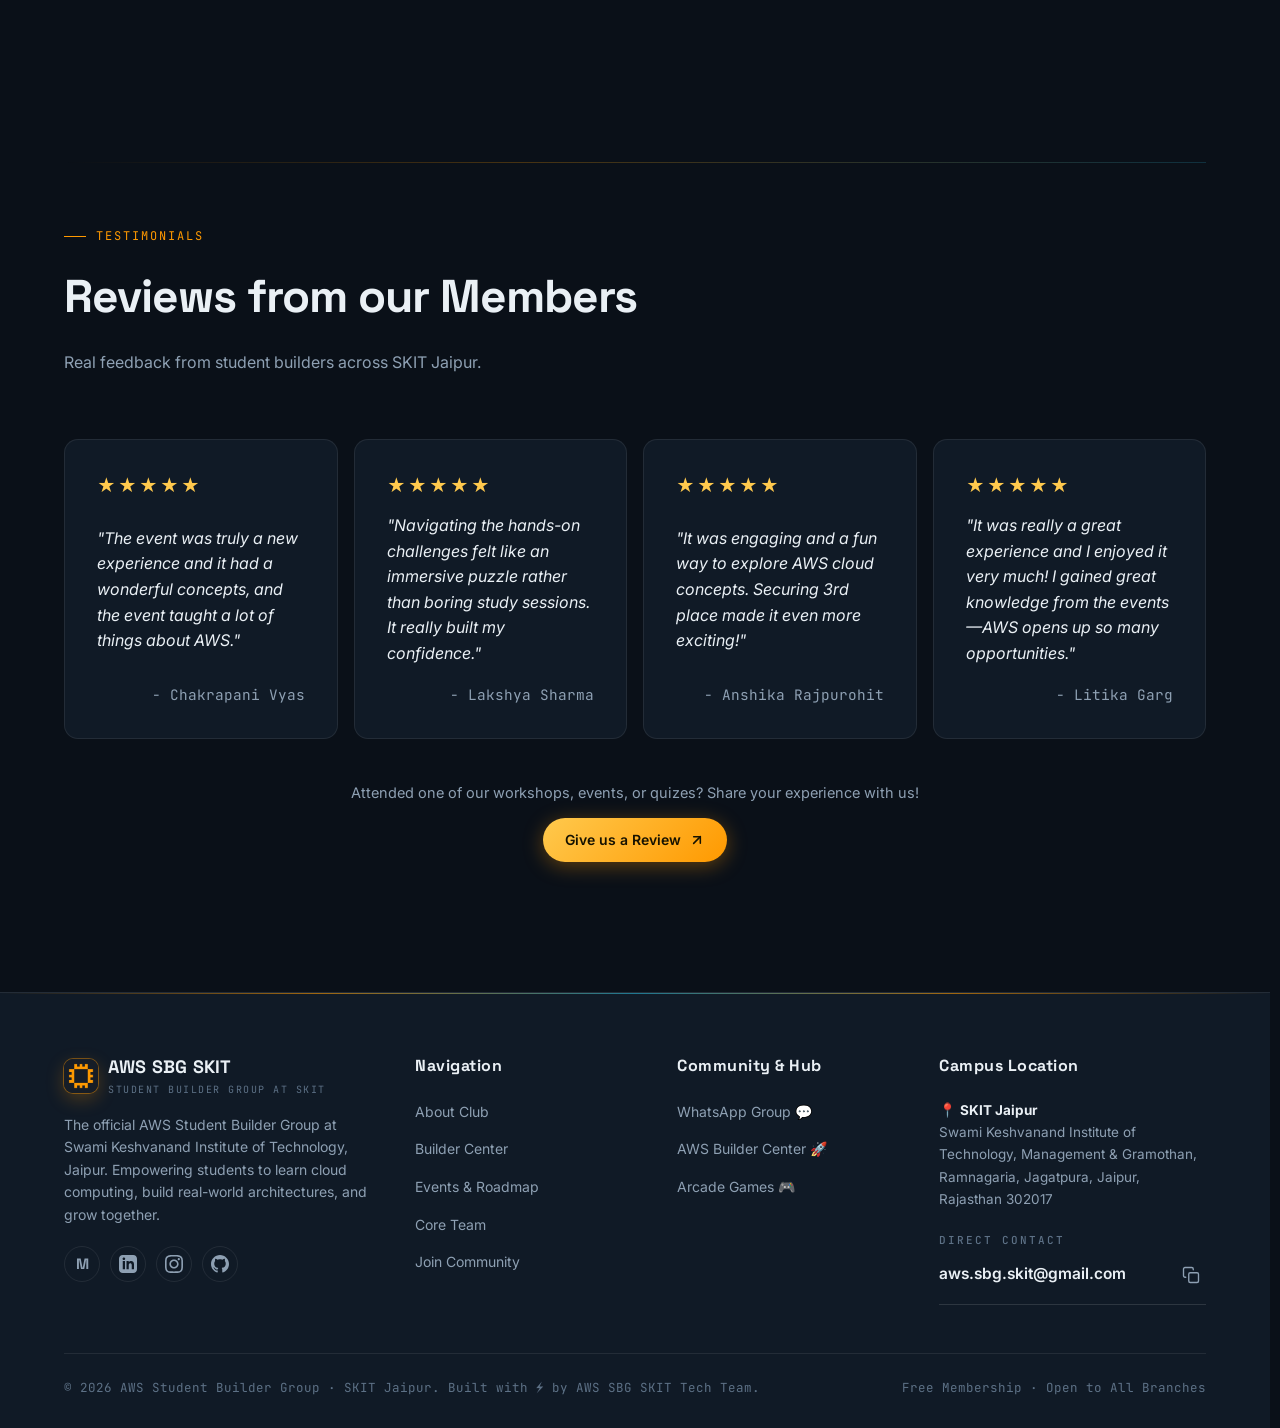
==== commit fd9a2f89: "Update index.html" ====
--- a/index.html
+++ b/index.html
@@ -1675,4 +1675,4 @@
 
 </body>
 
-</html>+</html>
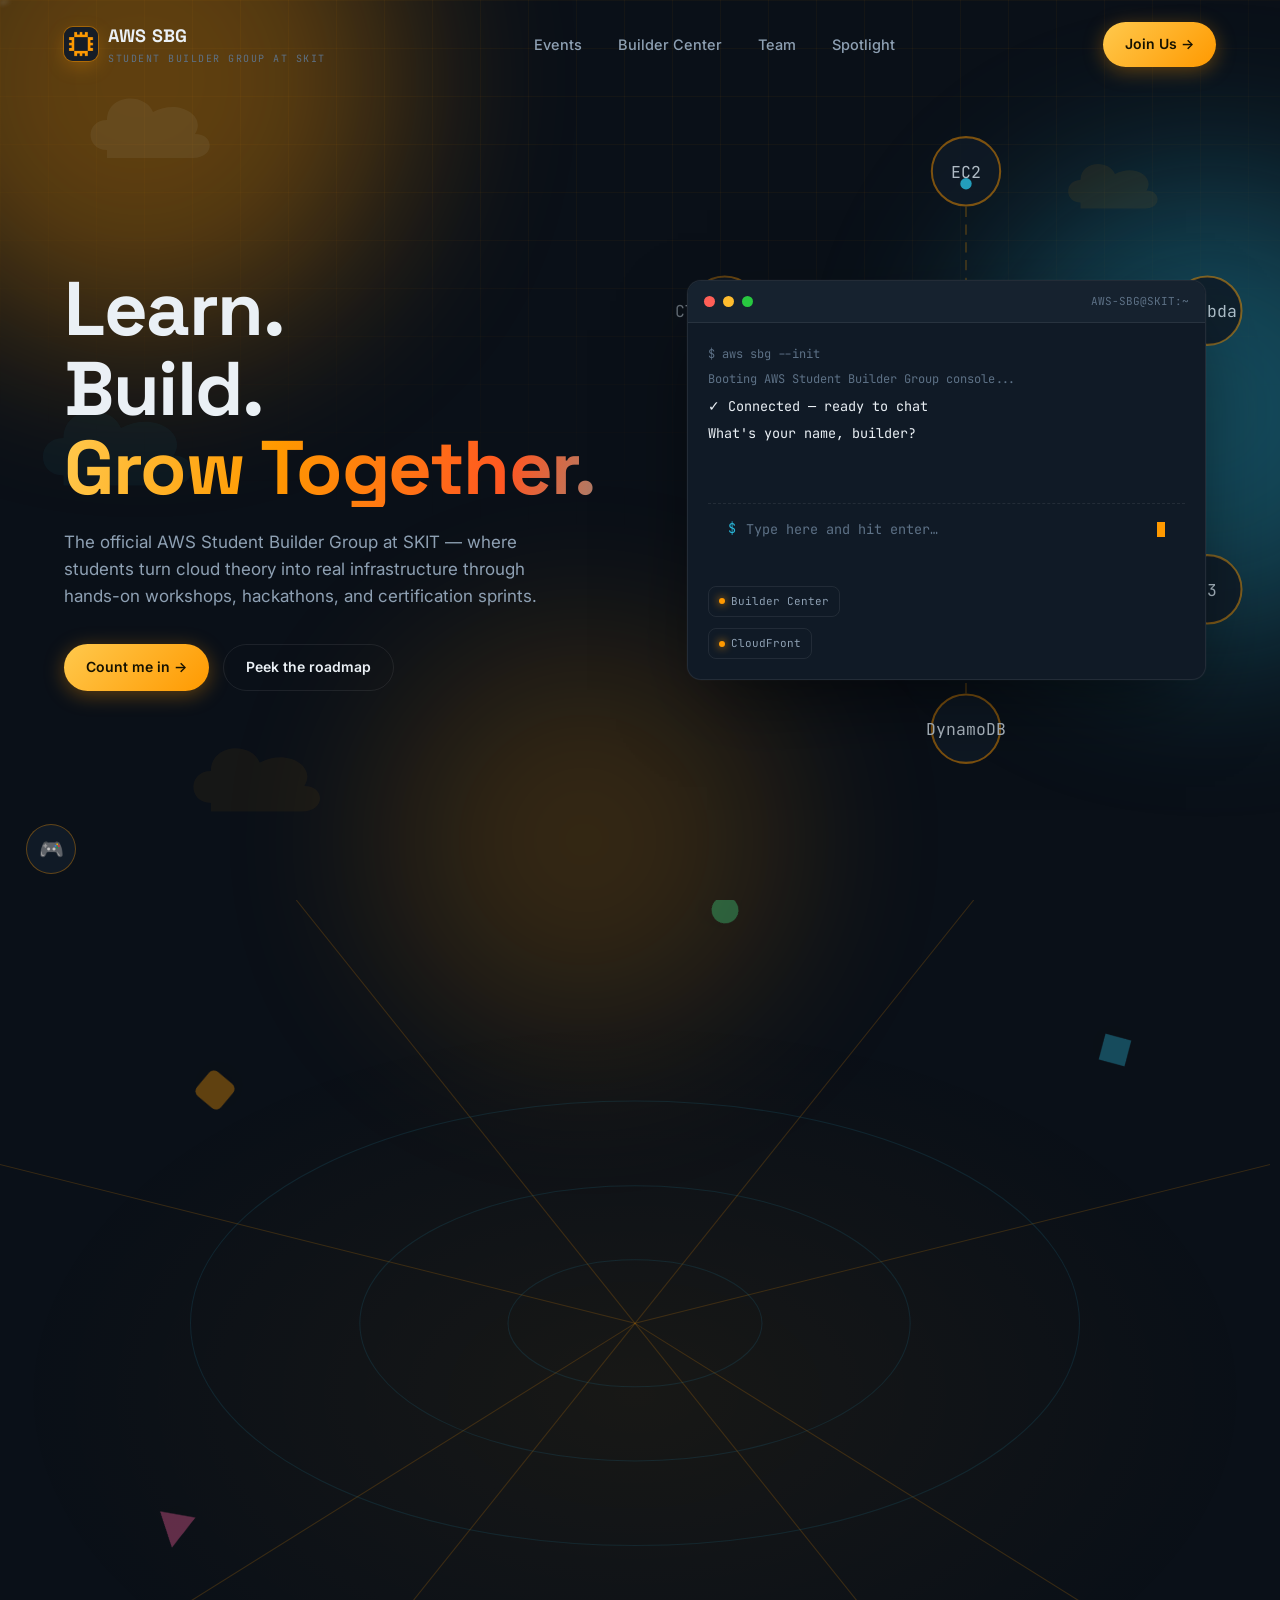
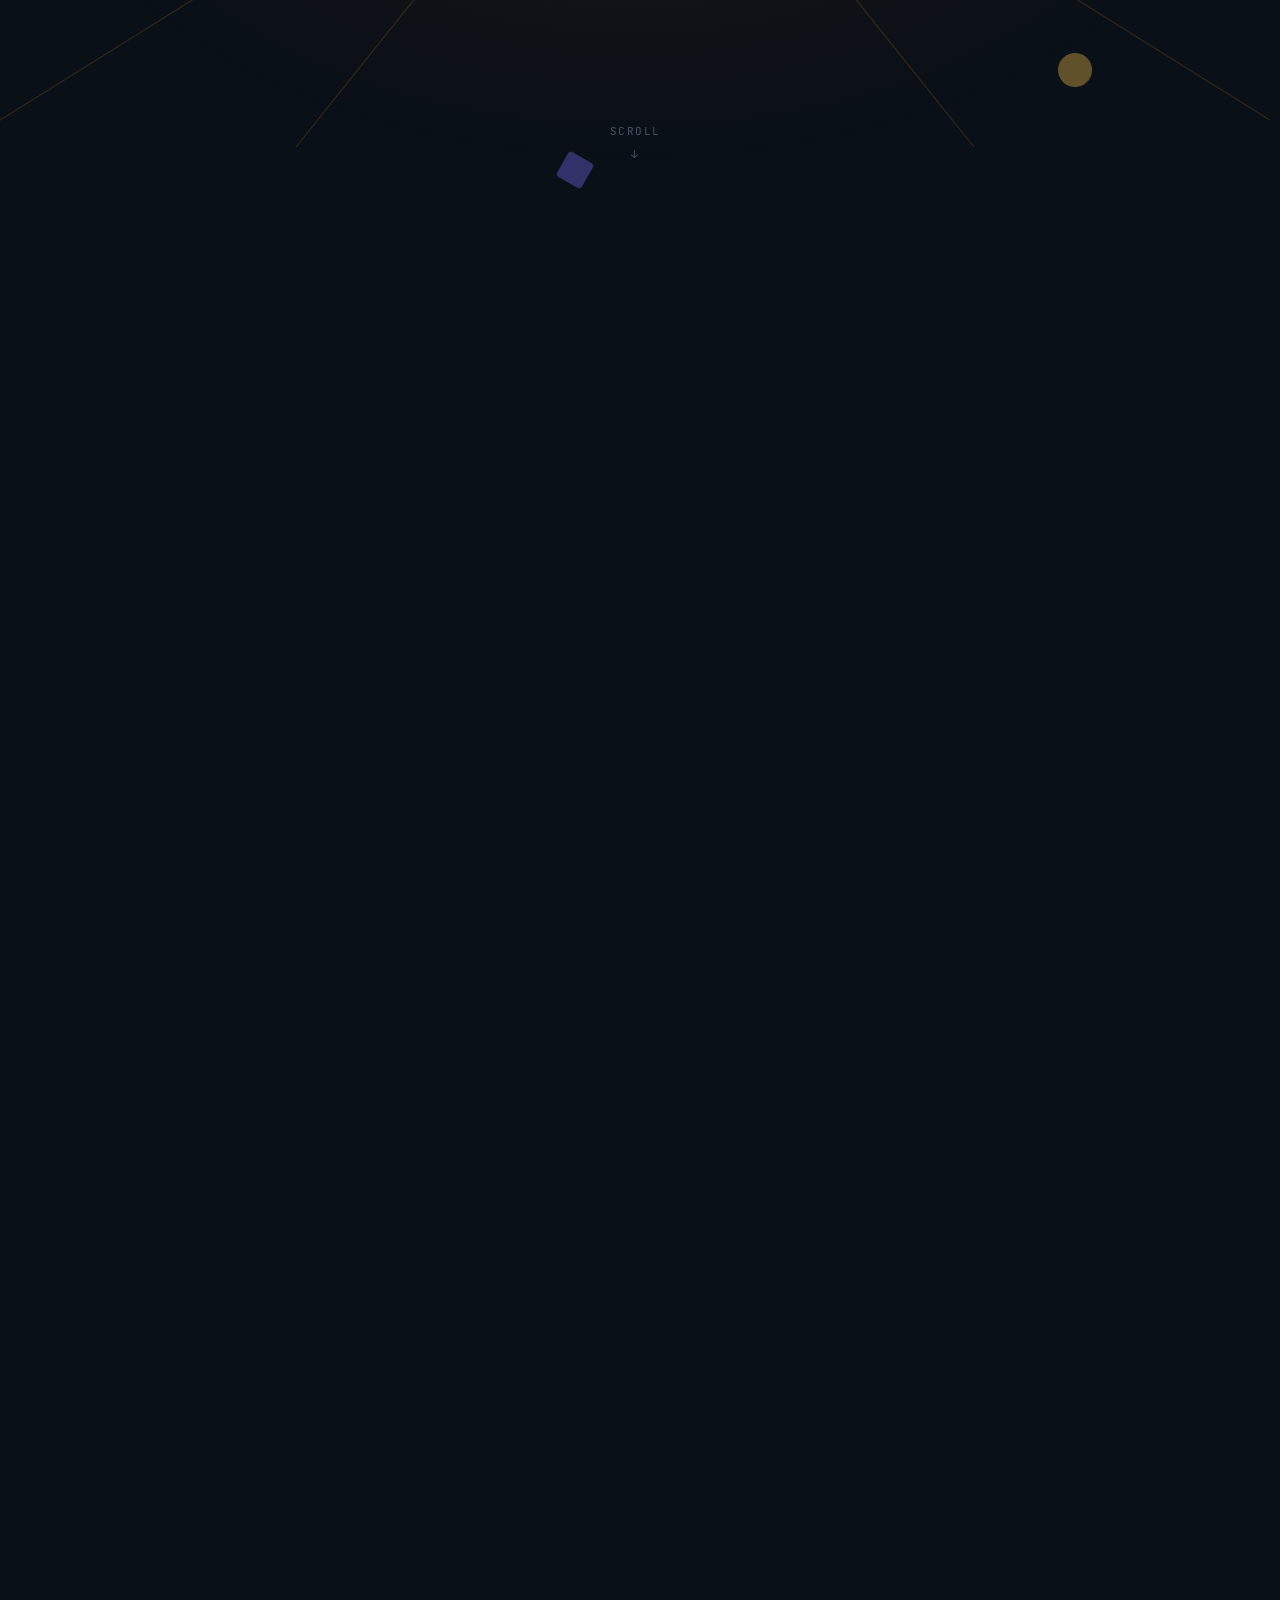
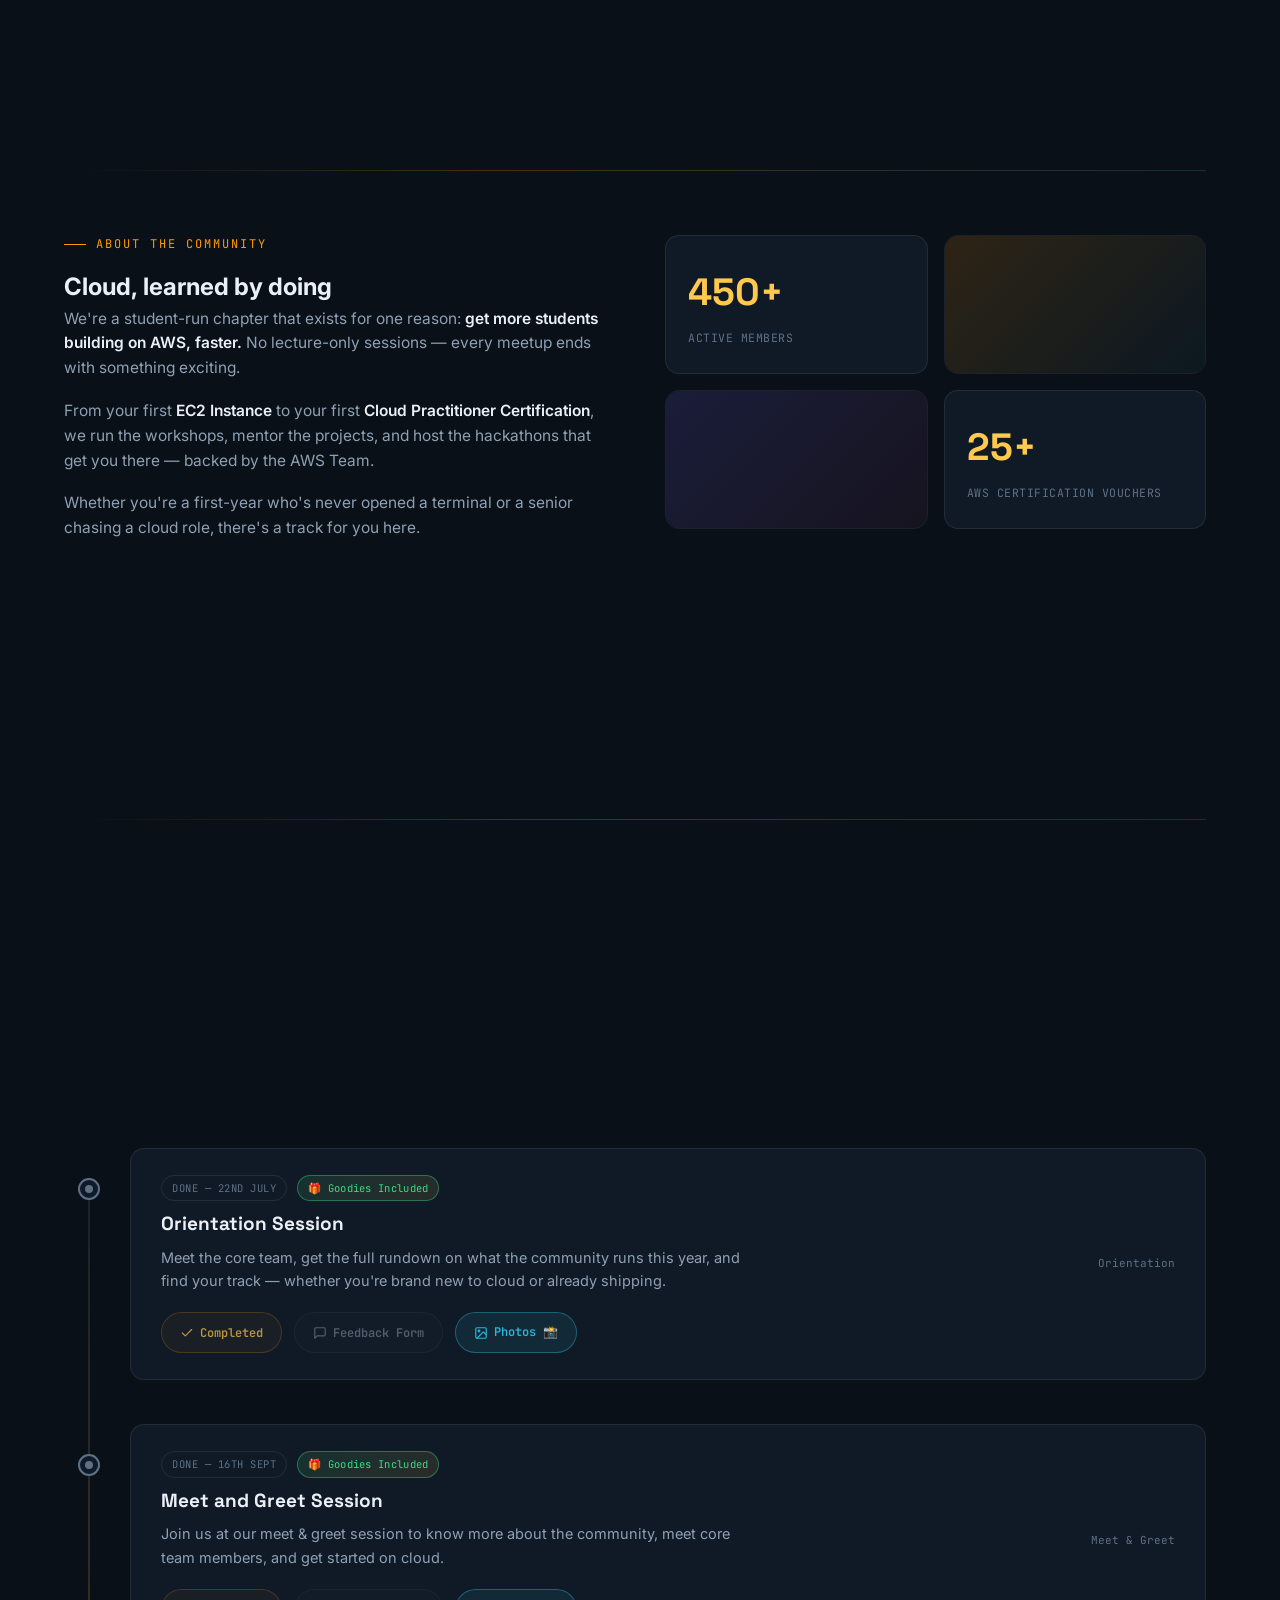
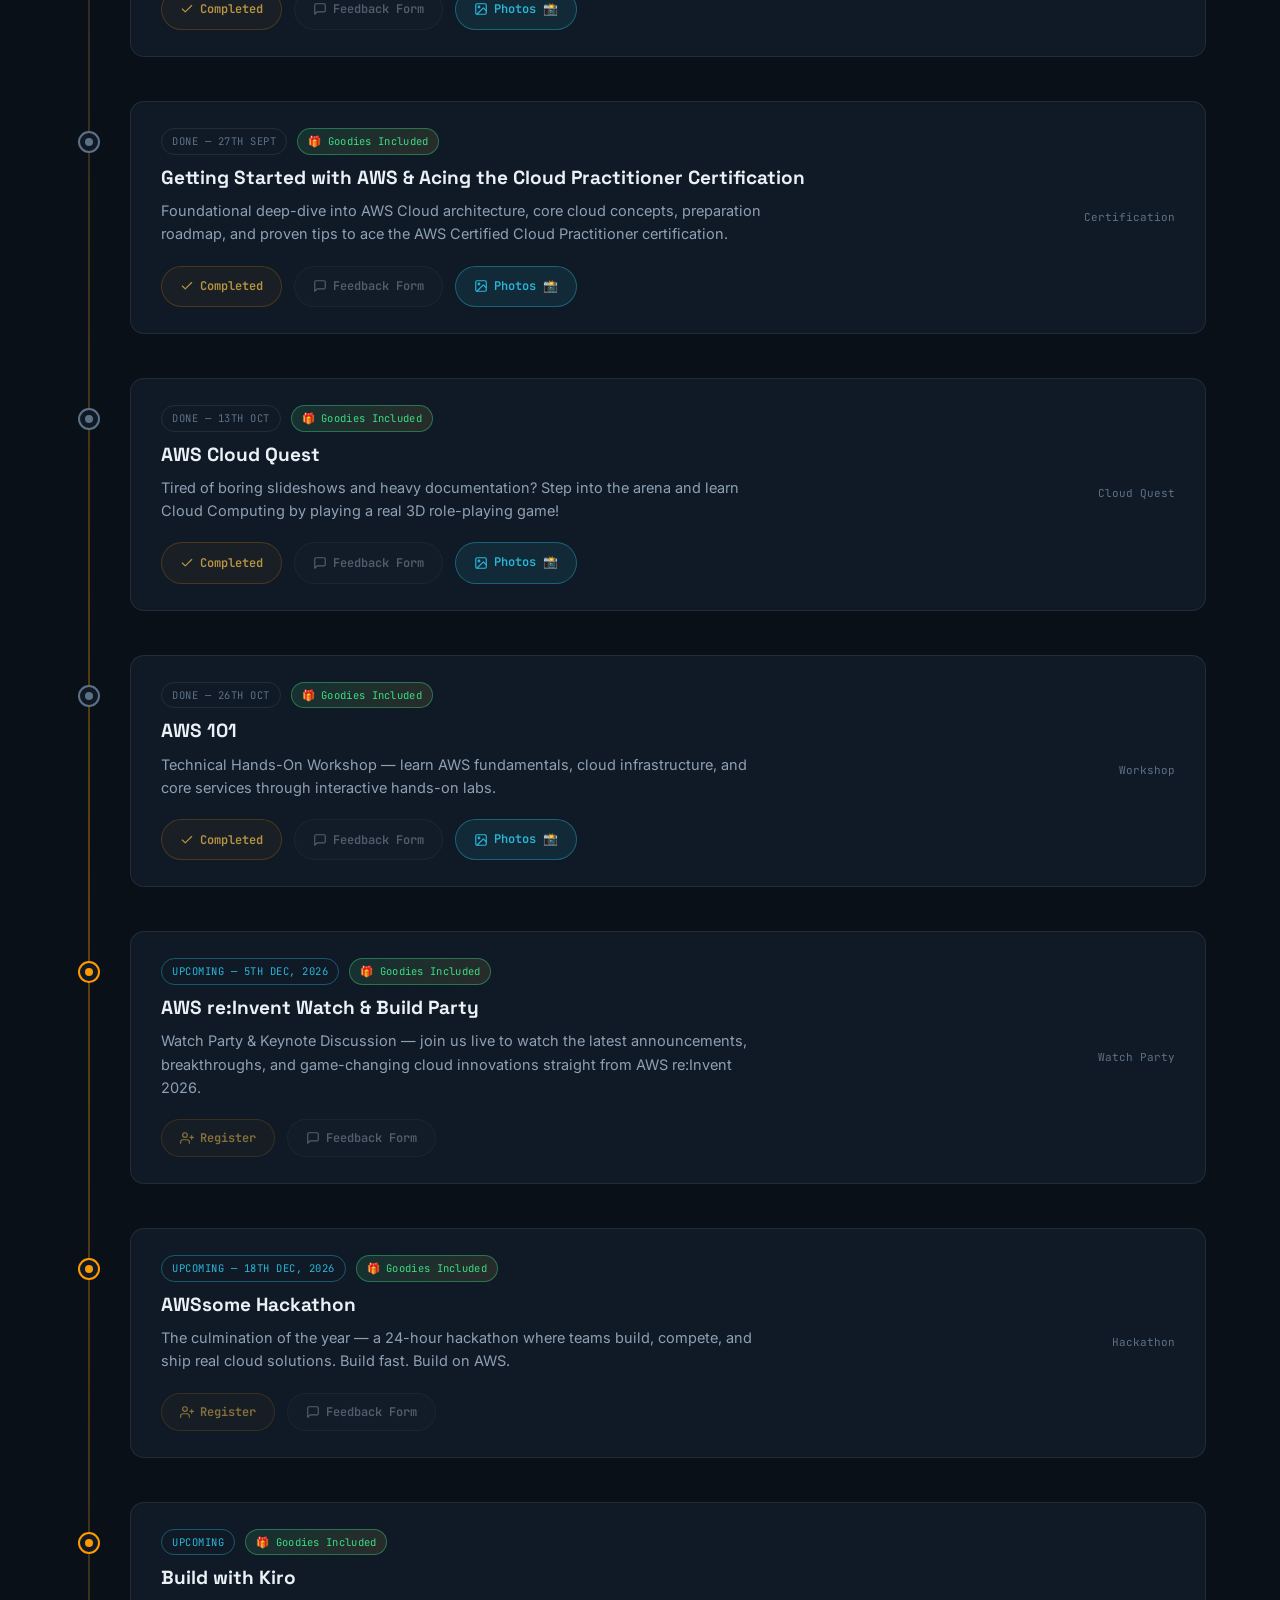
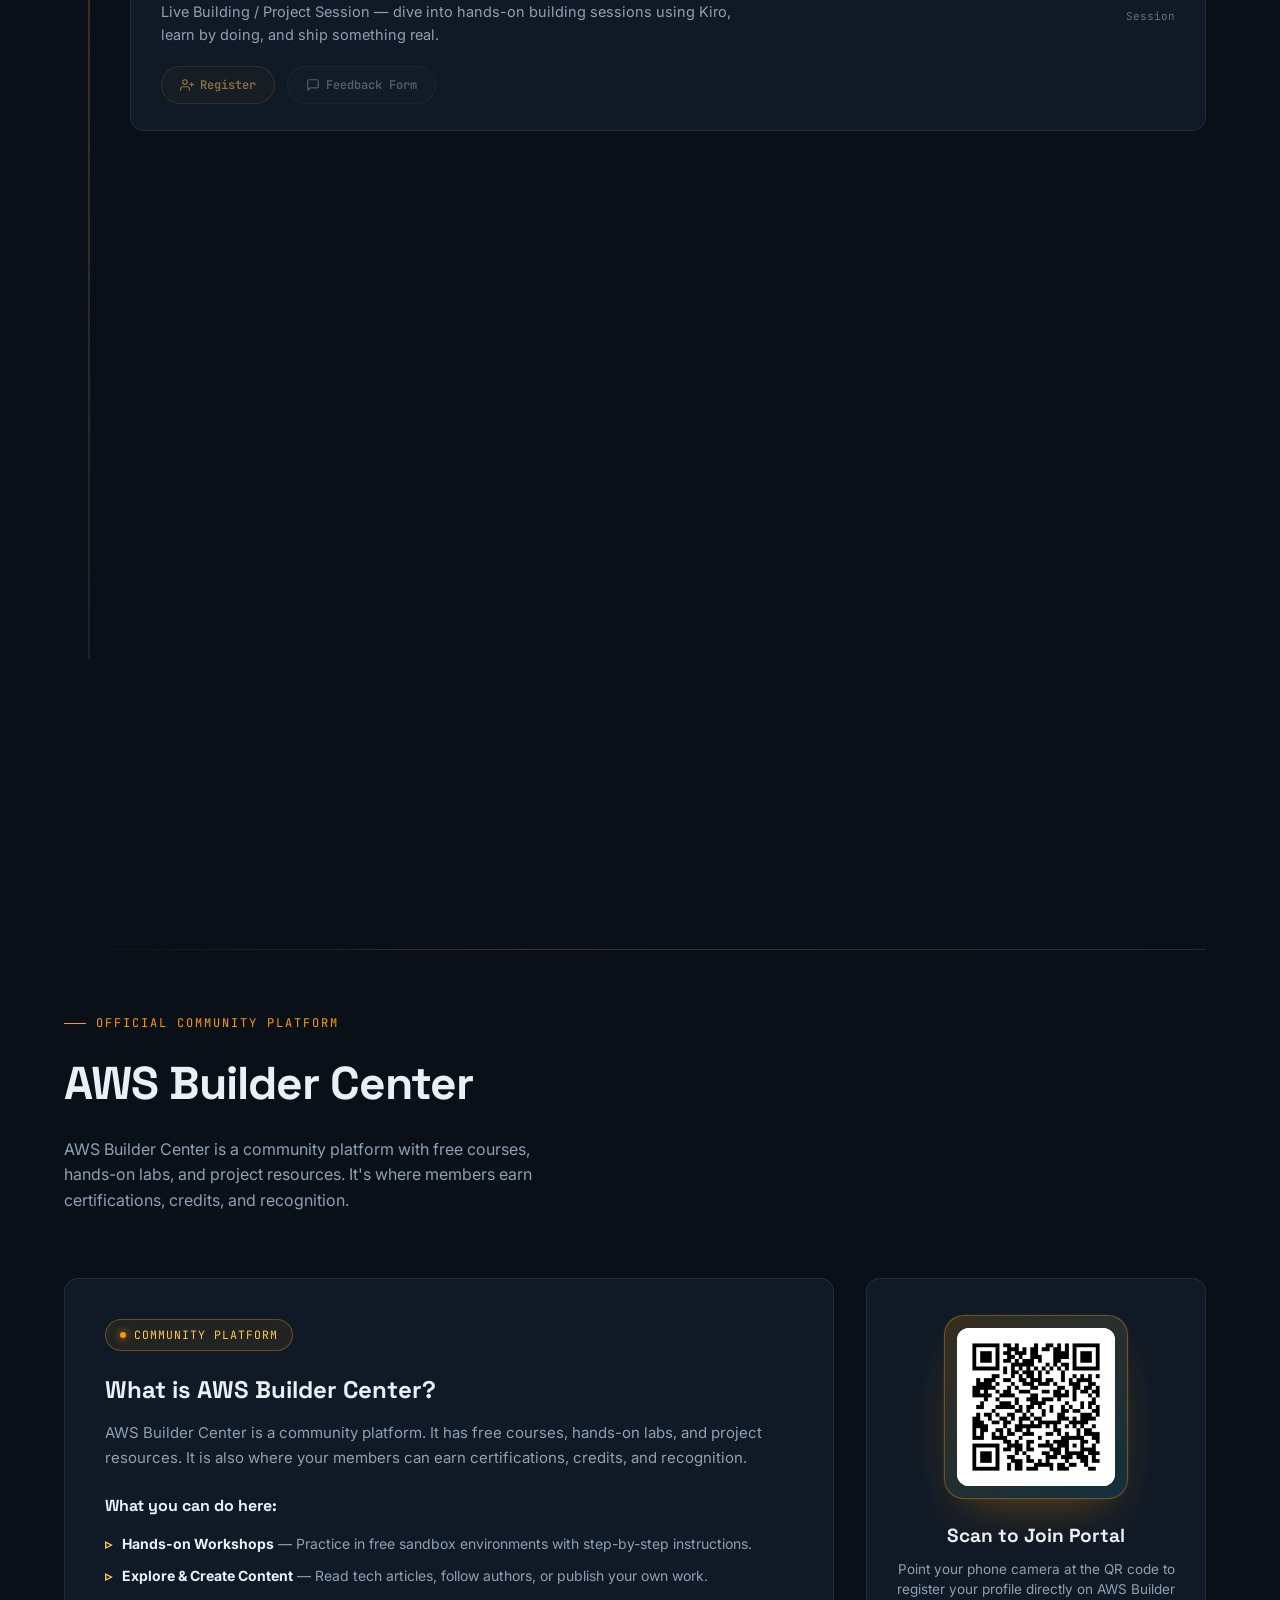
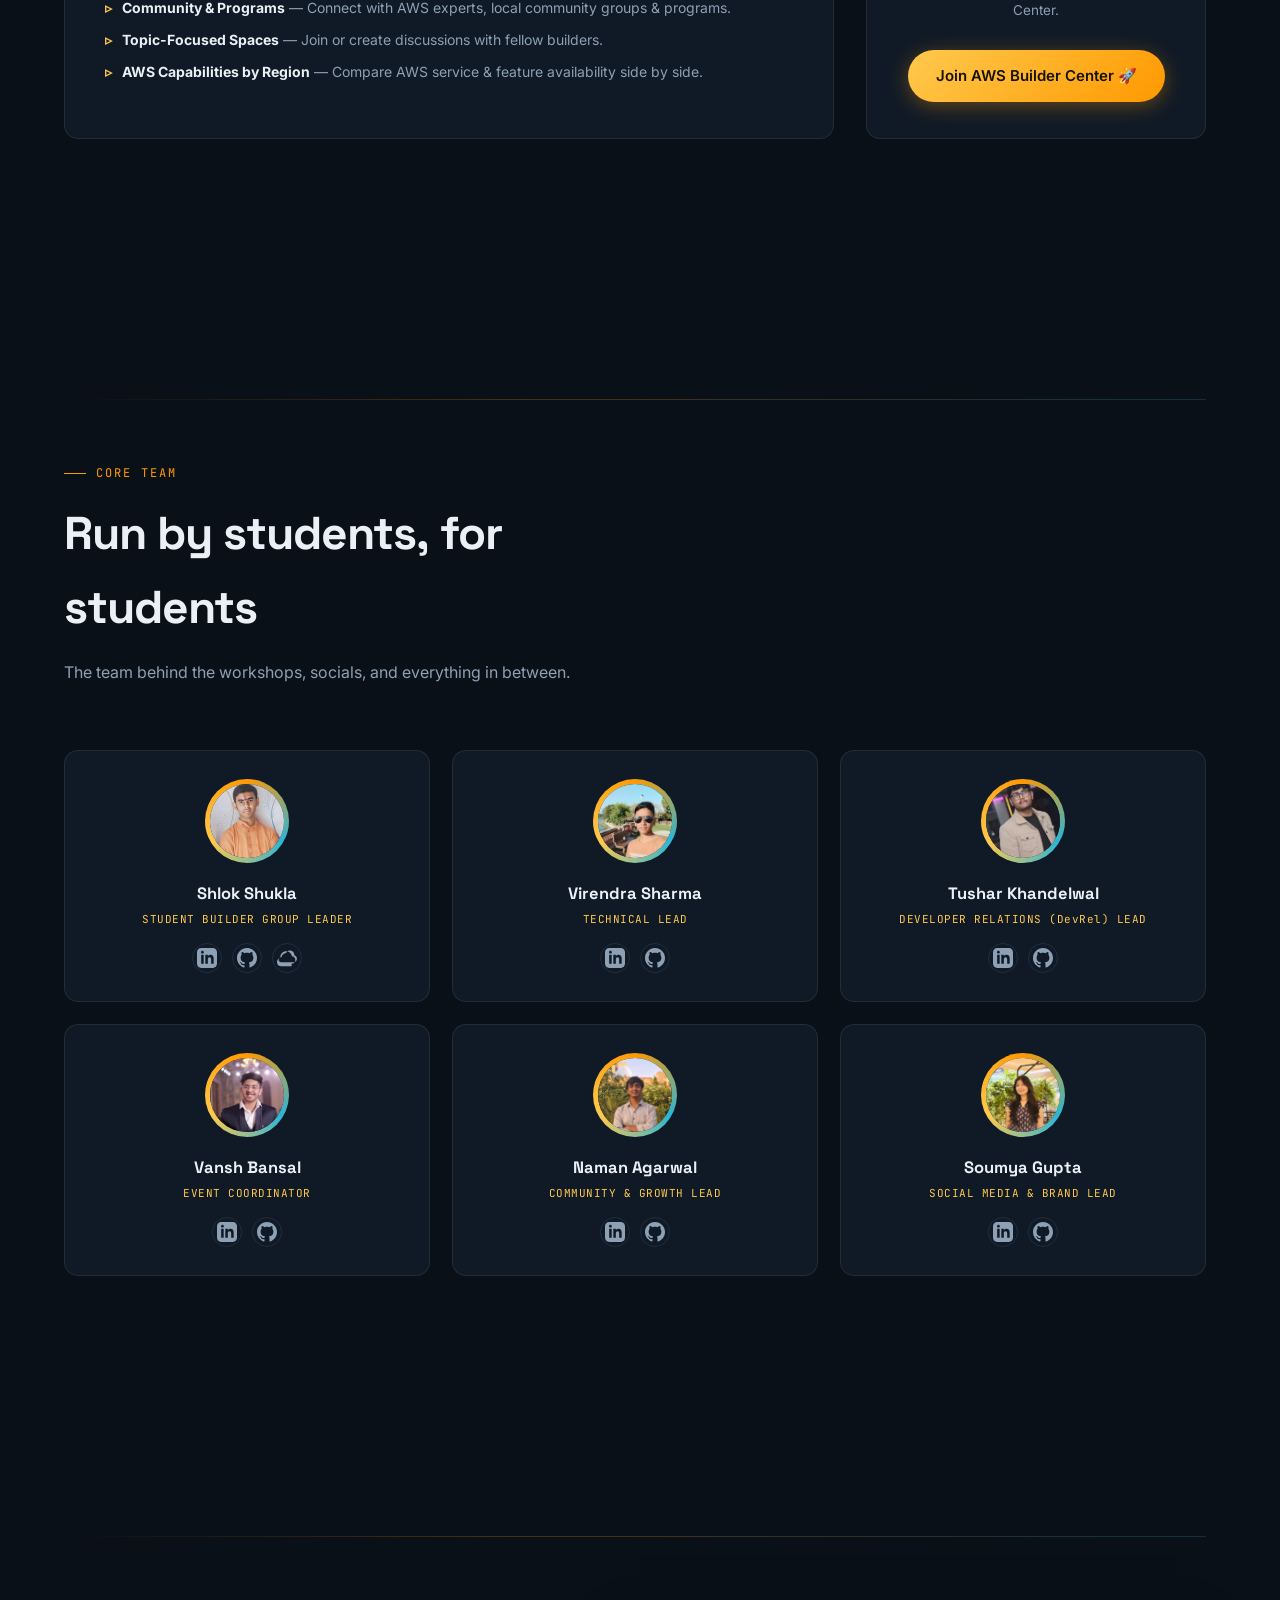
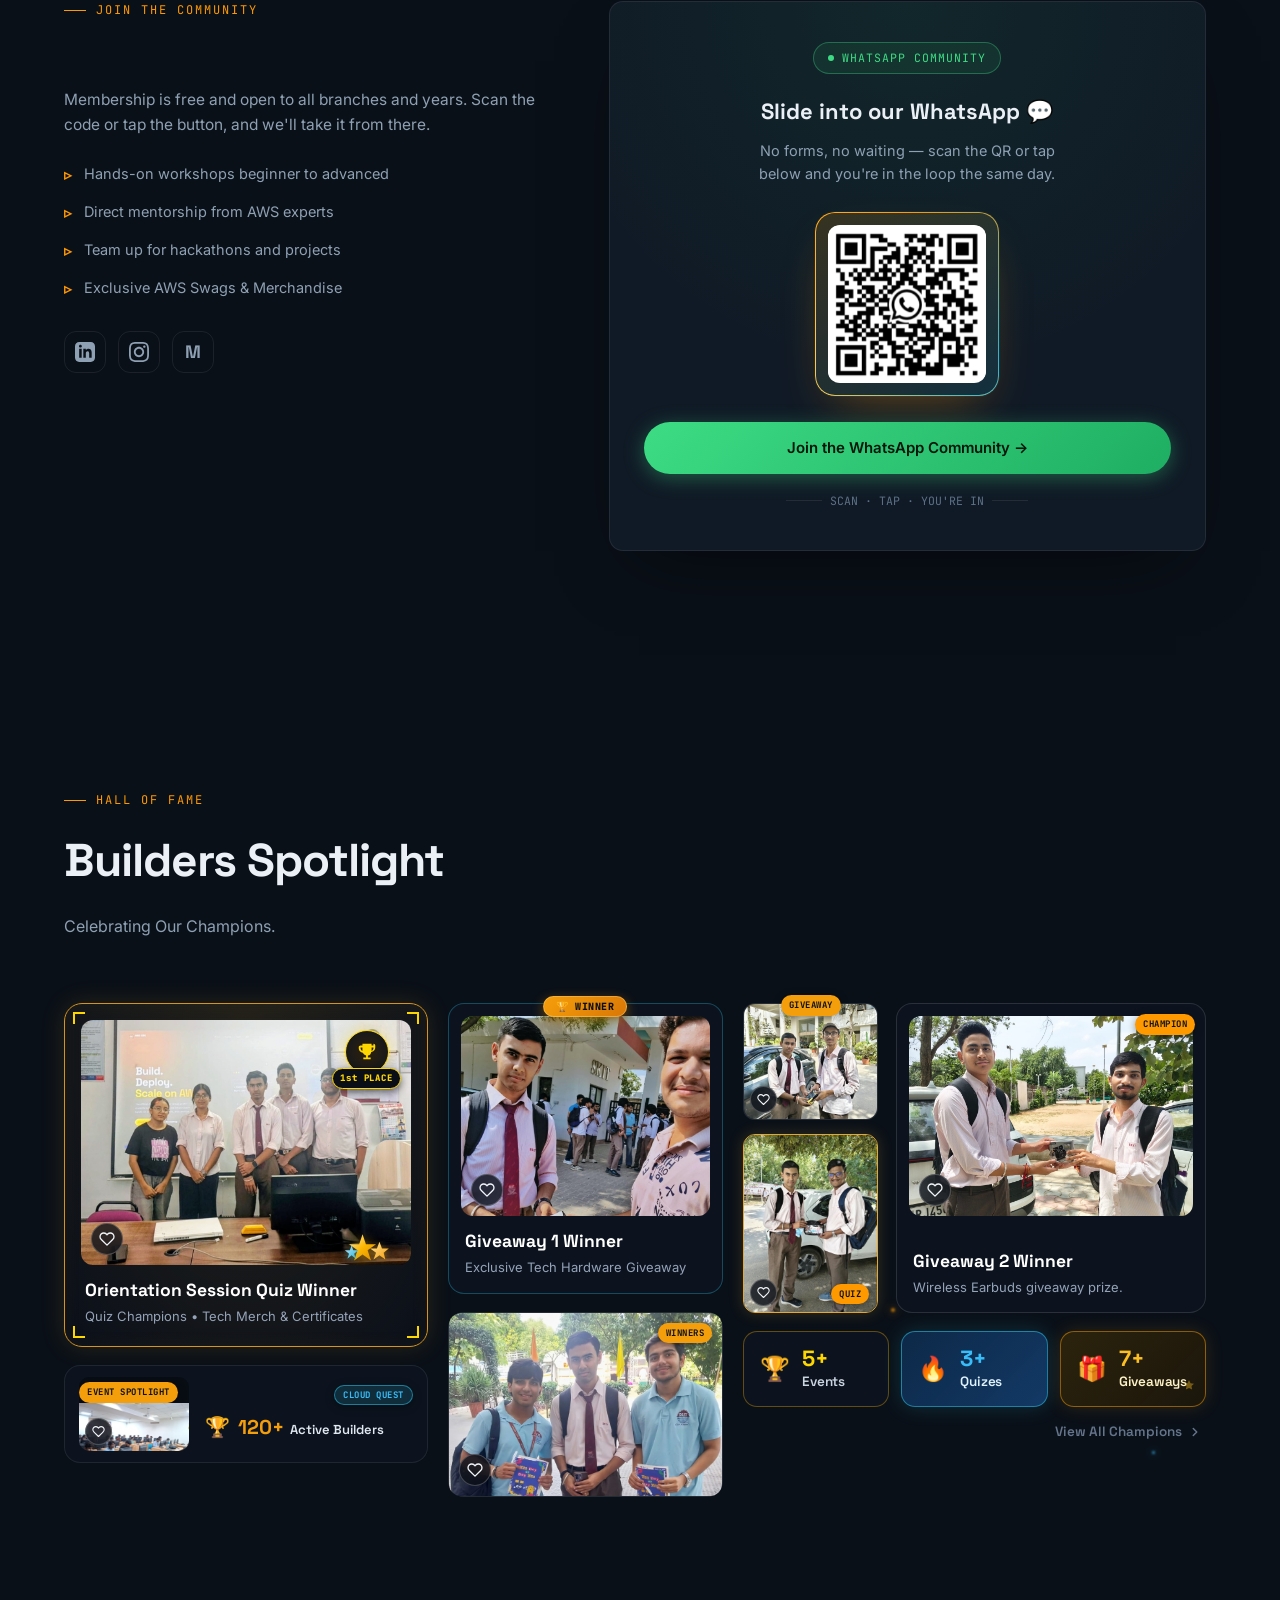
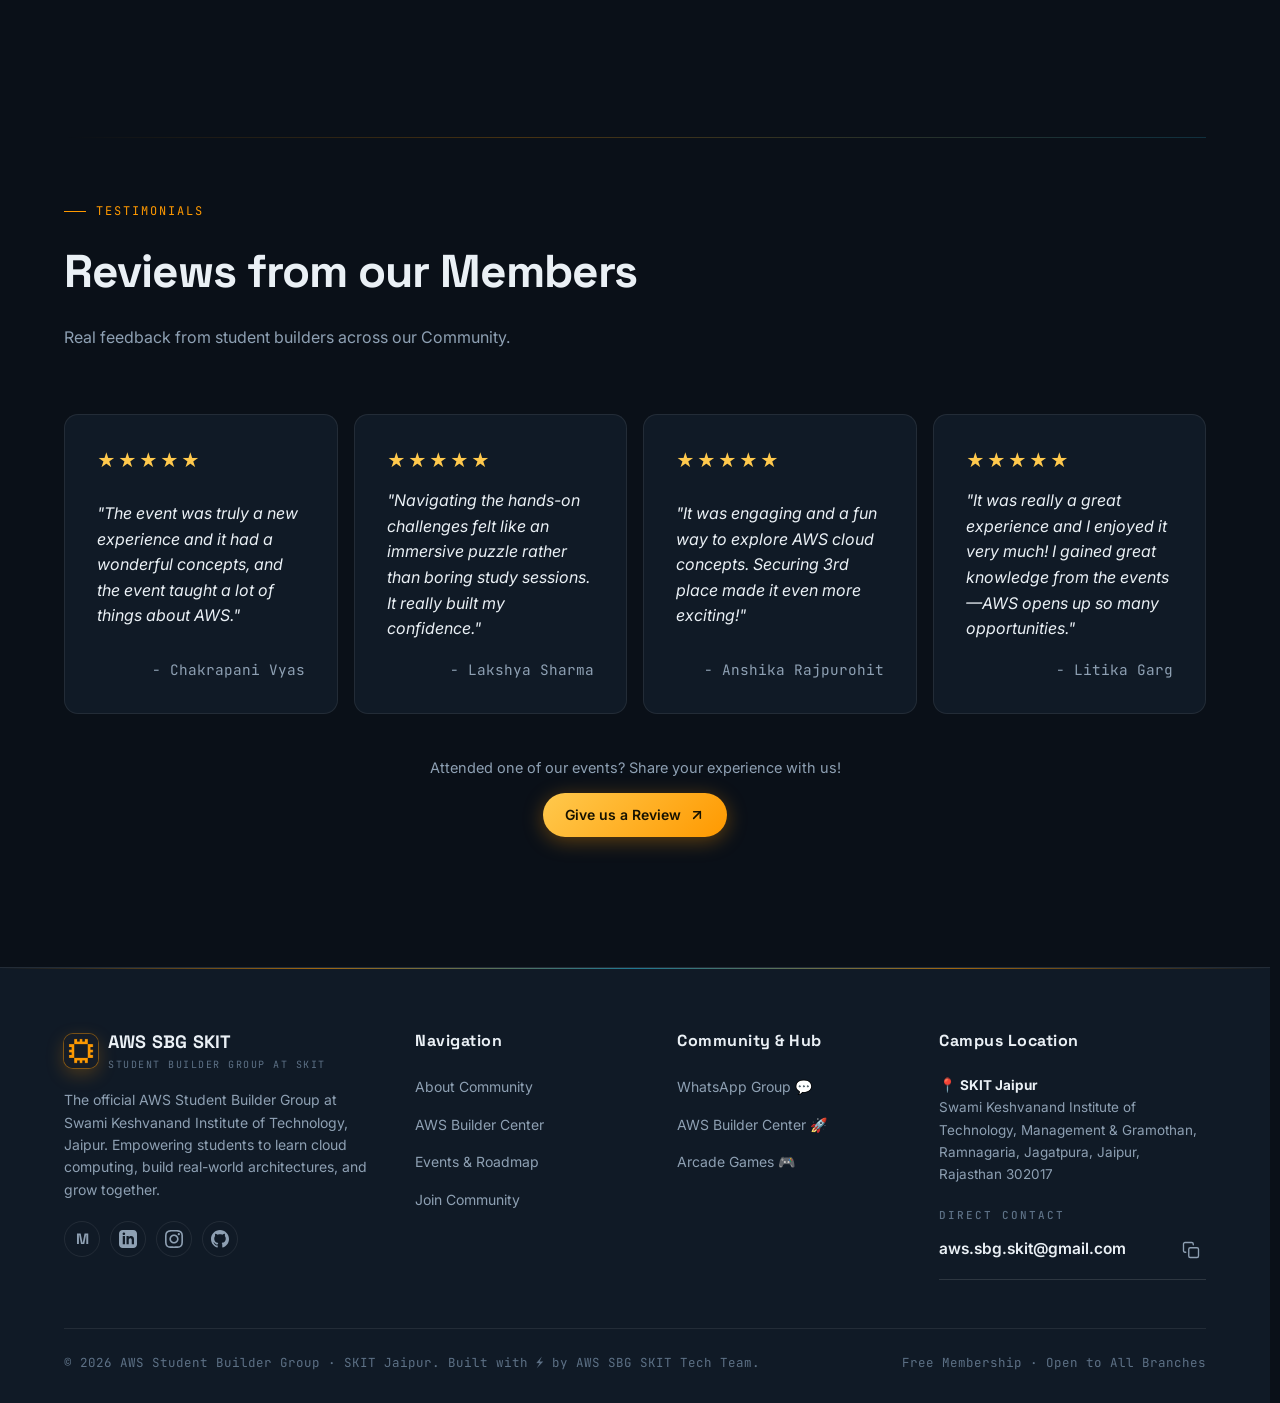
==== commit 0f0470c7: "Update index.html" ====
--- a/index.html
+++ b/index.html
@@ -10,7 +10,7 @@
   <meta name="description"
     content="Official AWS Student Builder Group (SBG) at SKIT Jaipur. Free student community for cloud computing, AWS workshops, hackathons & certification prep with 450+ members.">
   <meta name="keywords"
-    content="AWS SBG SKIT, AWS Student Builder Group SKIT, AWS Cloud Club SKIT, AWS SBG Jaipur, AWS Student Builder Group Jaipur, SKIT AWS community, cloud computing club Jaipur, AWS student community India, AWS workshops Jaipur, AWS certification prep SKIT, student hackathon Jaipur, AWS Educate SKIT, Swami Keshvanand Institute of Technology AWS, AWS SBG Swami Keshvanand, Shlok Shukla AWS SKIT, Virendra Sharma AWS SKIT">
+    content="AWS SBG SKIT, AWS Student Builder Group SKIT, AWS Cloud Club SKIT, AWS SBG Jaipur, AWS Student Builder Group Jaipur, SKIT AWS community, cloud computing community Jaipur, AWS student community India, AWS workshops Jaipur, AWS certification prep SKIT, student hackathon Jaipur, AWS Educate SKIT, Swami Keshvanand Institute of Technology AWS, AWS SBG Swami Keshvanand, Shlok Shukla AWS SKIT, Virendra Sharma AWS SKIT">
   <!-- Favicon & Mobile Touch Icons for Chrome Android, Safari & Google Crawler -->
   <link rel="icon" type="image/x-icon" href="favicons/favicon.ico?v=4">
   <link rel="shortcut icon" type="image/x-icon" href="favicons/favicon.ico?v=4">
@@ -149,7 +149,7 @@
   AWS STUDENT BUILDER GROUP · SKIT — SITE TEMPLATE
   ============================================================
   HOW TO EDIT:
-  - Club stats:       search "STATS DATA"
+  - community stats:       search "STATS DATA"
   - Events:           search "EVENTS DATA"
   - Team members:     search "TEAM DATA" (swap avatar initials for <img> once photos are ready)
   - Socials/contact:  search "SOCIAL LINKS"
@@ -236,15 +236,13 @@
     </a>
     <nav id="mainNav">
       <ul>
-        <li><a href="#about">About</a></li>
         <li><a href="#events">Events</a></li>
         <li><a href="#builder-center">Builder Center</a></li>
         <li><a href="#team">Team</a></li>
-        <li><a href="#join">Join</a></li>
         <li><a href="#spotlight">Spotlight</a></li>
       </ul>
     </nav>
-    <a href="#join" class="btn btn-primary">Squad up →</a>
+    <a href="#join" class="btn btn-primary">Join Us →</a>
     <button class="nav-toggle" id="navToggle" aria-label="Toggle menu">
       <span></span><span></span><span></span>
     </button>
@@ -449,9 +447,9 @@
         </div>
 
         <div class="story-text" id="storyText">
-          <div class="kicker">Why the club exists</div>
+          <div class="kicker">Why the community exists</div>
           <h2>Alone, they're just tools.<br>Assembled, they're a cloud.</h2>
-          <p>That's the club too — a handful of people learning solo is fine. Put together, we ship real projects, run
+          <p>That's the community too — a handful of people learning solo is fine. Put together, we ship real projects, run
             hackathons, and land AWS certifications as a team.</p>
         </div>
 
@@ -466,14 +464,14 @@
     <section class="section" id="about">
       <div class="about-grid">
         <div class="about-copy reveal">
-          <div class="kicker">About the club</div>
+          <div class="kicker">About the community</div>
           <h2 class="split-reveal">Cloud, learned by doing</h2>
-          <p>We're a student-run chapter that exists for one reason: <strong>get more SKIT students building on AWS,
-              faster.</strong> No lecture-only sessions — every meetup ends with something deployed, broken, or shipped.
+          <p>We're a student-run chapter that exists for one reason: <strong>get more students building on AWS,
+              faster.</strong> No lecture-only sessions — every meetup ends with something exciting.
           </p>
-          <p>From your first <strong>EC2 instance</strong> to your first <strong>Solutions Architect
-              certification</strong>, we run the workshops, mentor the projects, and host the hackathons that get you
-            there — backed by the AWS Educate and AWS Academy programs.</p>
+          <p>From your first <strong>EC2 Instance</strong> to your first <strong>Cloud Practitioner
+              Certification</strong>, we run the workshops, mentor the projects, and host the hackathons that get you
+            there — backed by the AWS Team.</p>
           <p>Whether you're a first-year who's never opened a terminal or a senior chasing a cloud role, there's a track
             for you here.</p>
         </div>
@@ -504,8 +502,8 @@
             </div>
           </div>
           <div class="stat-card spotlight">
-            <div class="stat-num">25</div>
-            <div class="stat-label">AWS CERT VOUCHERS</div>
+            <div class="stat-num">25+</div>
+            <div class="stat-label">AWS CERTIFICATION VOUCHERS</div>
           </div>
         </div>
       </div>
@@ -534,7 +532,7 @@
                 <span class="badge-goodies">🎁 Goodies Included</span>
               </div>
               <h3>Orientation Session</h3>
-              <p>Meet the core team, get the full rundown on what the club runs this year, and find your track — whether
+              <p>Meet the core team, get the full rundown on what the community runs this year, and find your track — whether
                 you're brand new to cloud or already shipping.</p>
               <div class="event-actions">
                 <button class="btn-reg" disabled style="opacity: 0.7;">
@@ -577,7 +575,7 @@
                 <span class="badge-goodies">🎁 Goodies Included</span>
               </div>
               <h3>Meet and Greet Session</h3>
-              <p>Join us at our meet &amp; greet session to know more about the club, meet core team members, and get
+              <p>Join us at our meet &amp; greet session to know more about the community, meet core team members, and get
                 started on
                 cloud.</p>
               <div class="event-actions">
@@ -962,23 +960,25 @@
                   <span><strong style="color:var(--text);">Explore &amp; Create Content</strong> — Read tech articles,
                     follow authors, or publish your own work.</span>
                 </li>
-                <li
-                  style="display:flex; align-items:flex-start; gap:10px; color:var(--text-dim); font-size:14px; line-height:1.5;">
-                  <span style="color:var(--orange-light); font-weight:700;">▹</span>
-                  <span><strong style="color:var(--text);">AWS Capabilities by Region</strong> — Compare AWS service
-                    &amp; feature availability side by side.</span>
-                </li>
+               
                 <li
                   style="display:flex; align-items:flex-start; gap:10px; color:var(--text-dim); font-size:14px; line-height:1.5;">
                   <span style="color:var(--orange-light); font-weight:700;">▹</span>
                   <span><strong style="color:var(--text);">Community &amp; Programs</strong> — Connect with AWS experts,
                     local community groups &amp; programs.</span>
                 </li>
+
                 <li
                   style="display:flex; align-items:flex-start; gap:10px; color:var(--text-dim); font-size:14px; line-height:1.5;">
                   <span style="color:var(--orange-light); font-weight:700;">▹</span>
                   <span><strong style="color:var(--text);">Topic-Focused Spaces</strong> — Join or create discussions
                     with fellow builders.</span>
+                </li>
+		 <li
+                  style="display:flex; align-items:flex-start; gap:10px; color:var(--text-dim); font-size:14px; line-height:1.5;">
+                  <span style="color:var(--orange-light); font-weight:700;">▹</span>
+                  <span><strong style="color:var(--text);">AWS Capabilities by Region</strong> — Compare AWS service
+                    &amp; feature availability side by side.</span>
                 </li>
               </ul>
             </div>
@@ -1129,16 +1129,16 @@
     <section class="section" id="join">
       <div class="join-wrap">
         <div class="join-copy reveal">
-          <div class="kicker">Join the club</div>
+          <div class="kicker">Join the community</div>
           <h2 class="split-reveal">Ready to build on AWS?</h2>
           <p style="color:var(--text-dim); font-size:15.5px;">Membership is free and open to all branches and years.
             Scan
             the code or tap the button, and we'll take it from there.</p>
           <ul class="join-points">
             <li>Hands-on workshops beginner to advanced</li>
-            <li>Free AWS Cloud credits for members</li>
-            <li>Team up for hackathons and real client-style projects</li>
             <li>Direct mentorship from AWS experts</li>
+            <li>Team up for hackathons and projects</li>
+            <li>Exclusive AWS Swags & Merchandise</li>
           </ul>
           <!-- SOCIAL LINKS -->
           <div class="social-row">
@@ -1168,7 +1168,7 @@
             </div>
             <a href="https://chat.whatsapp.com/JdzP1TO32OzBFusazCFpAQ" target="_blank" rel="noopener"
               class="btn btn-primary wa-btn">
-              <span class="btn-text">Join the WhatsApp squad →</span>
+              <span class="btn-text">Join the WhatsApp Community →</span>
             </a>
             <div class="wa-scan-hint">SCAN · TAP · YOU'RE IN</div>
           </div>
@@ -1444,7 +1444,7 @@
       <div class="section-head reveal">
         <div class="kicker">Testimonials</div>
         <h2 class="split-reveal">Reviews from our Members</h2>
-        <p>Real feedback from student builders across SKIT Jaipur.</p>
+        <p>Real feedback from student builders across our Community.</p>
       </div>
       <div class="reviews-grid reveal-stagger">
         <div class="stat-card spotlight review-card">
@@ -1474,7 +1474,7 @@
       </div>
 
       <div class="reviews-bottom-cta reveal">
-        <p>Attended one of our workshops, events, or quizes? Share your experience with us!</p>
+        <p>Attended one of our events? Share your experience with us!</p>
         <a href="https://forms.gle/kpXMQtTdqUmMetuP6" target="_blank" rel="noopener" class="btn btn-primary">
           <span>Give us a Review</span>
           <svg viewBox="0 0 24 24" width="16" height="16" fill="none" stroke="currentColor" stroke-width="2.3"
@@ -1533,10 +1533,9 @@
         <div class="footer-col">
           <h4>Navigation</h4>
           <ul class="footer-links">
-            <li><a href="#about">About Club</a></li>
-            <li><a href="#builder-center">Builder Center</a></li>
+            <li><a href="#about">About Community</a></li>
+            <li><a href="#builder-center">AWS Builder Center</a></li>
             <li><a href="#events">Events &amp; Roadmap</a></li>
-            <li><a href="#team">Core Team</a></li>
             <li><a href="#join">Join Community</a></li>
           </ul>
         </div>
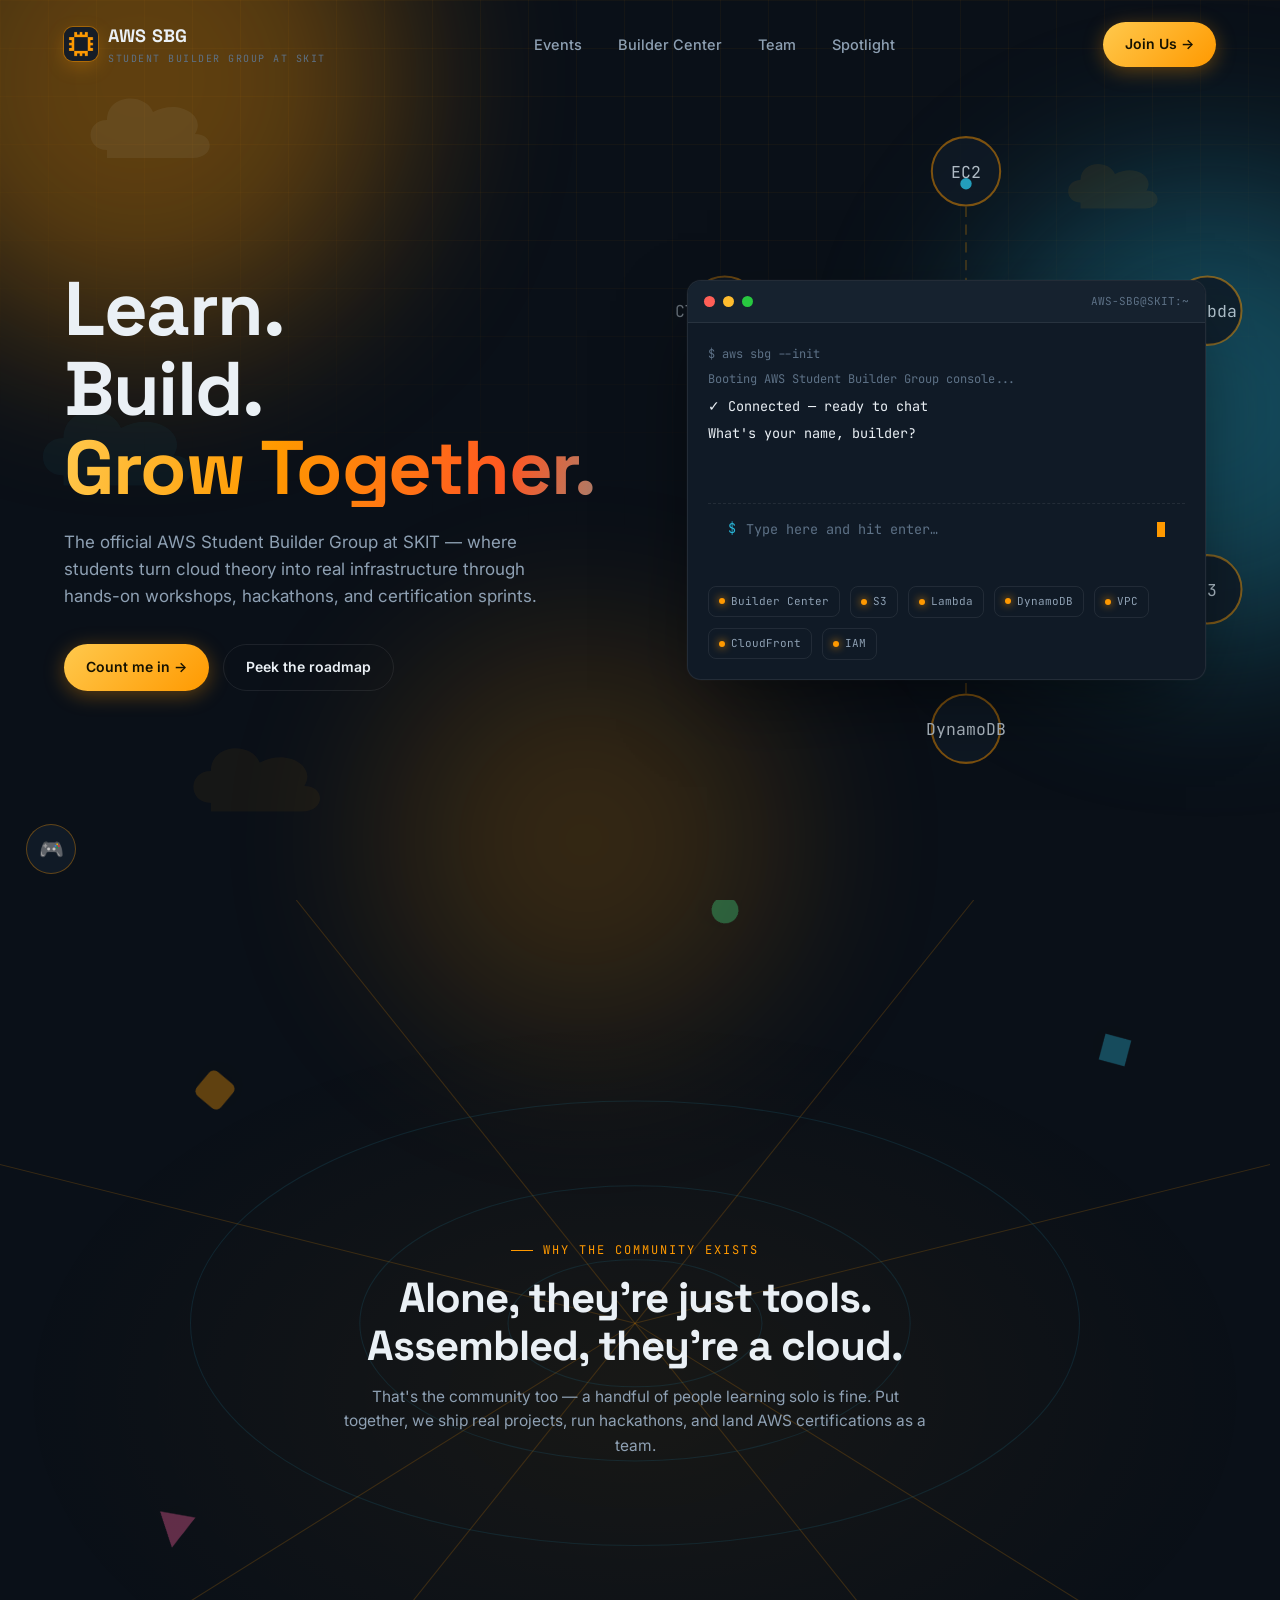
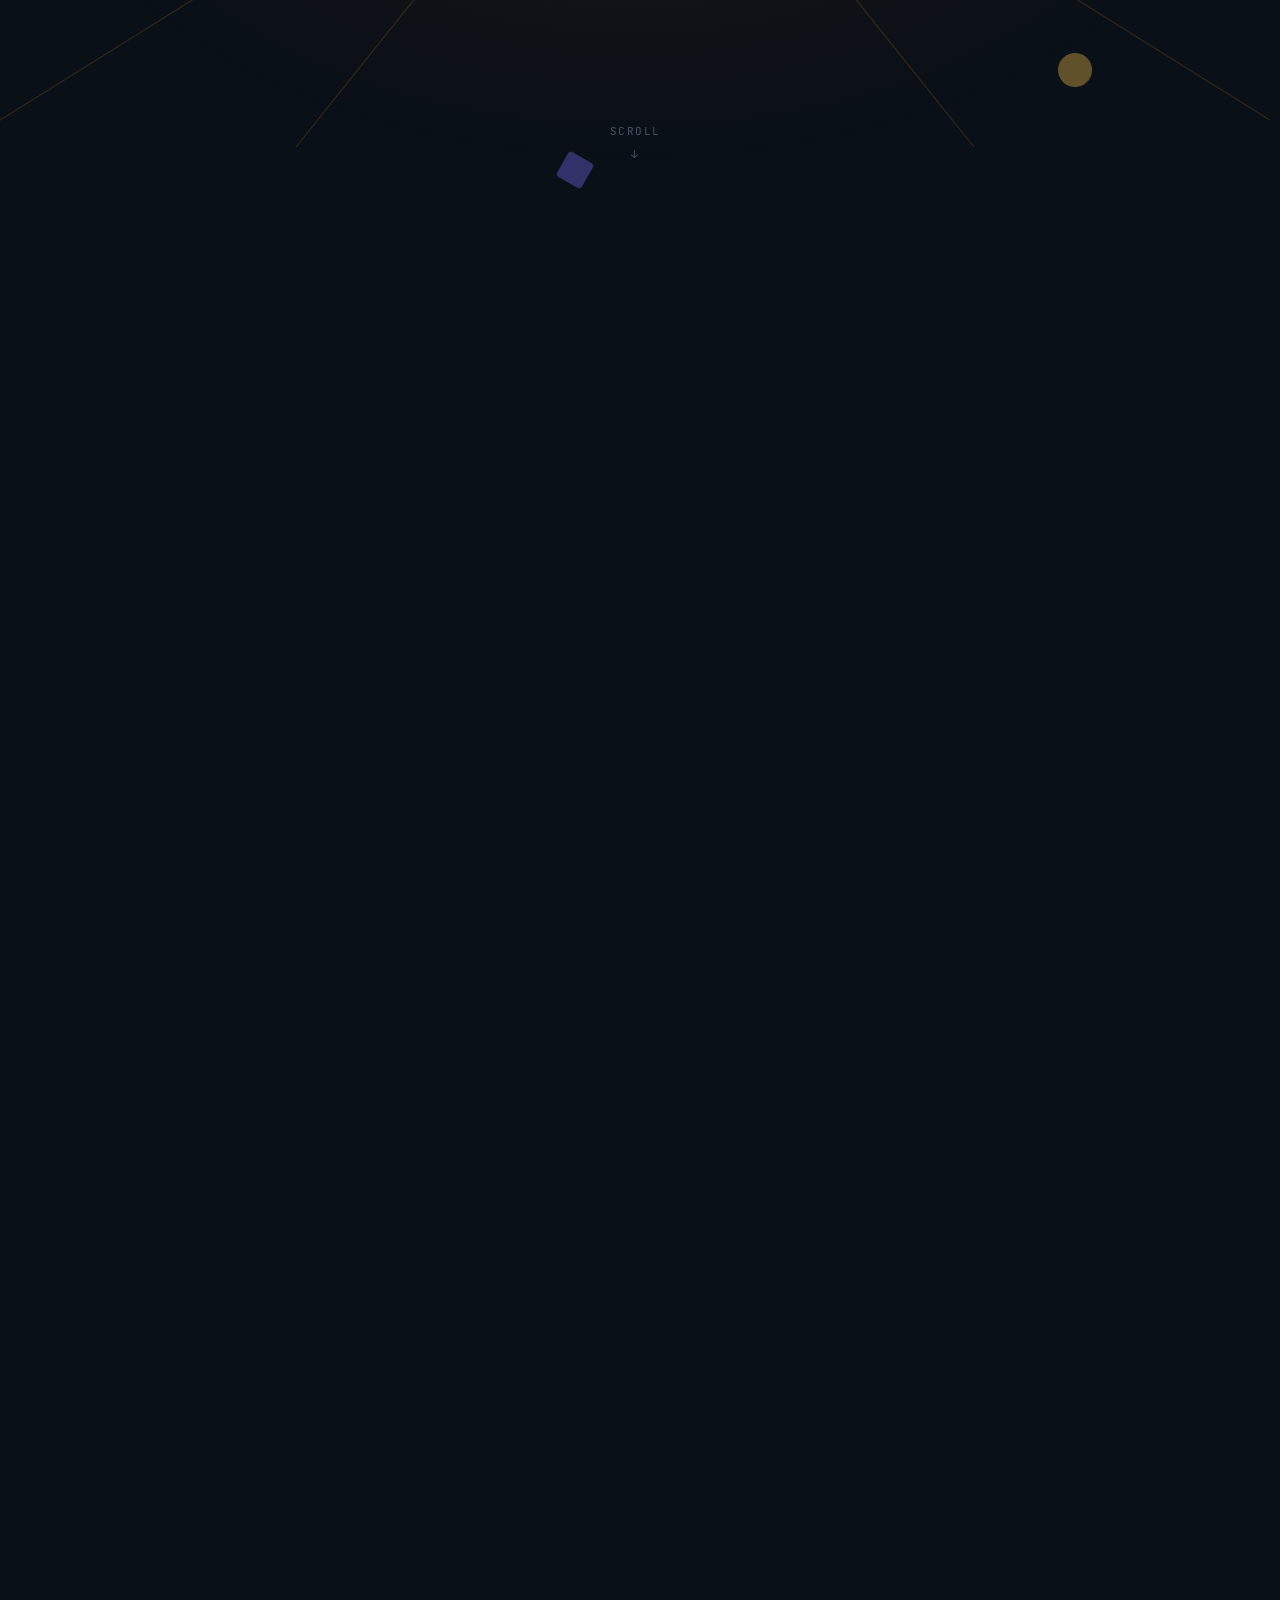
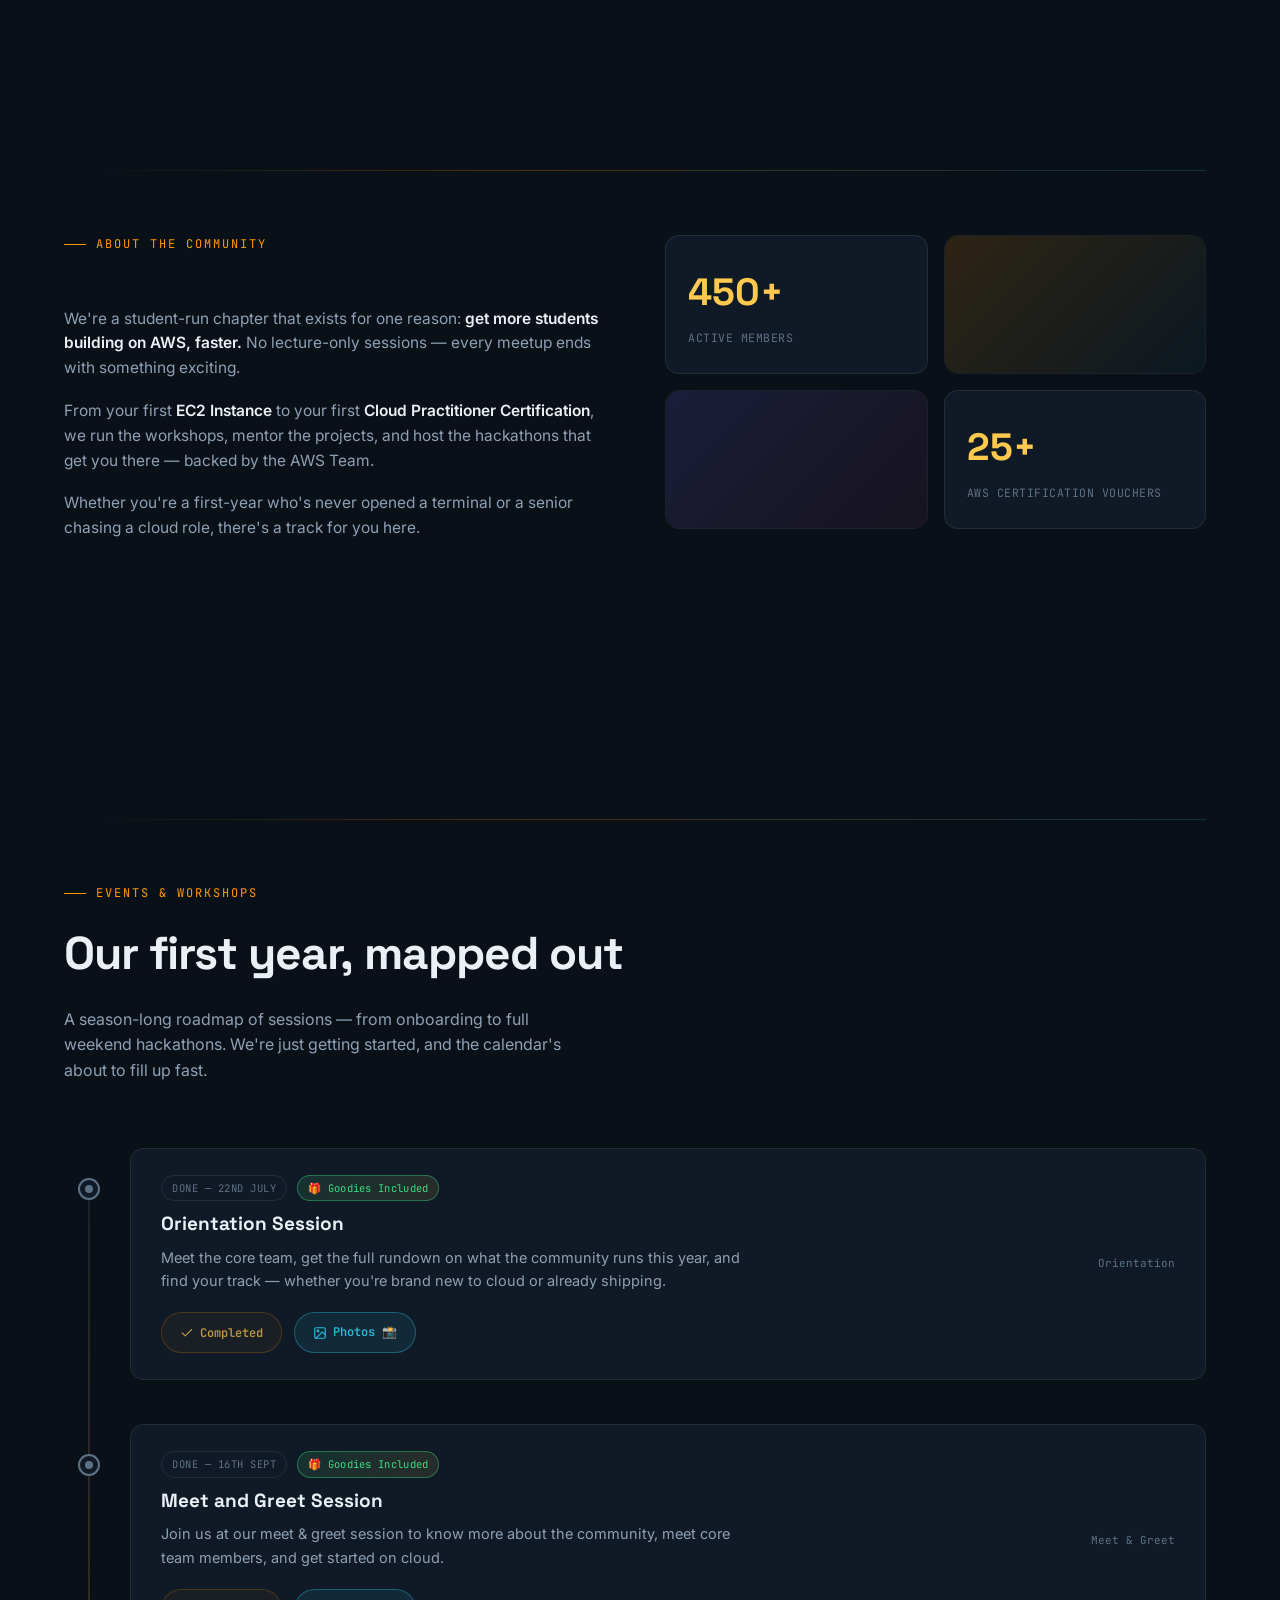
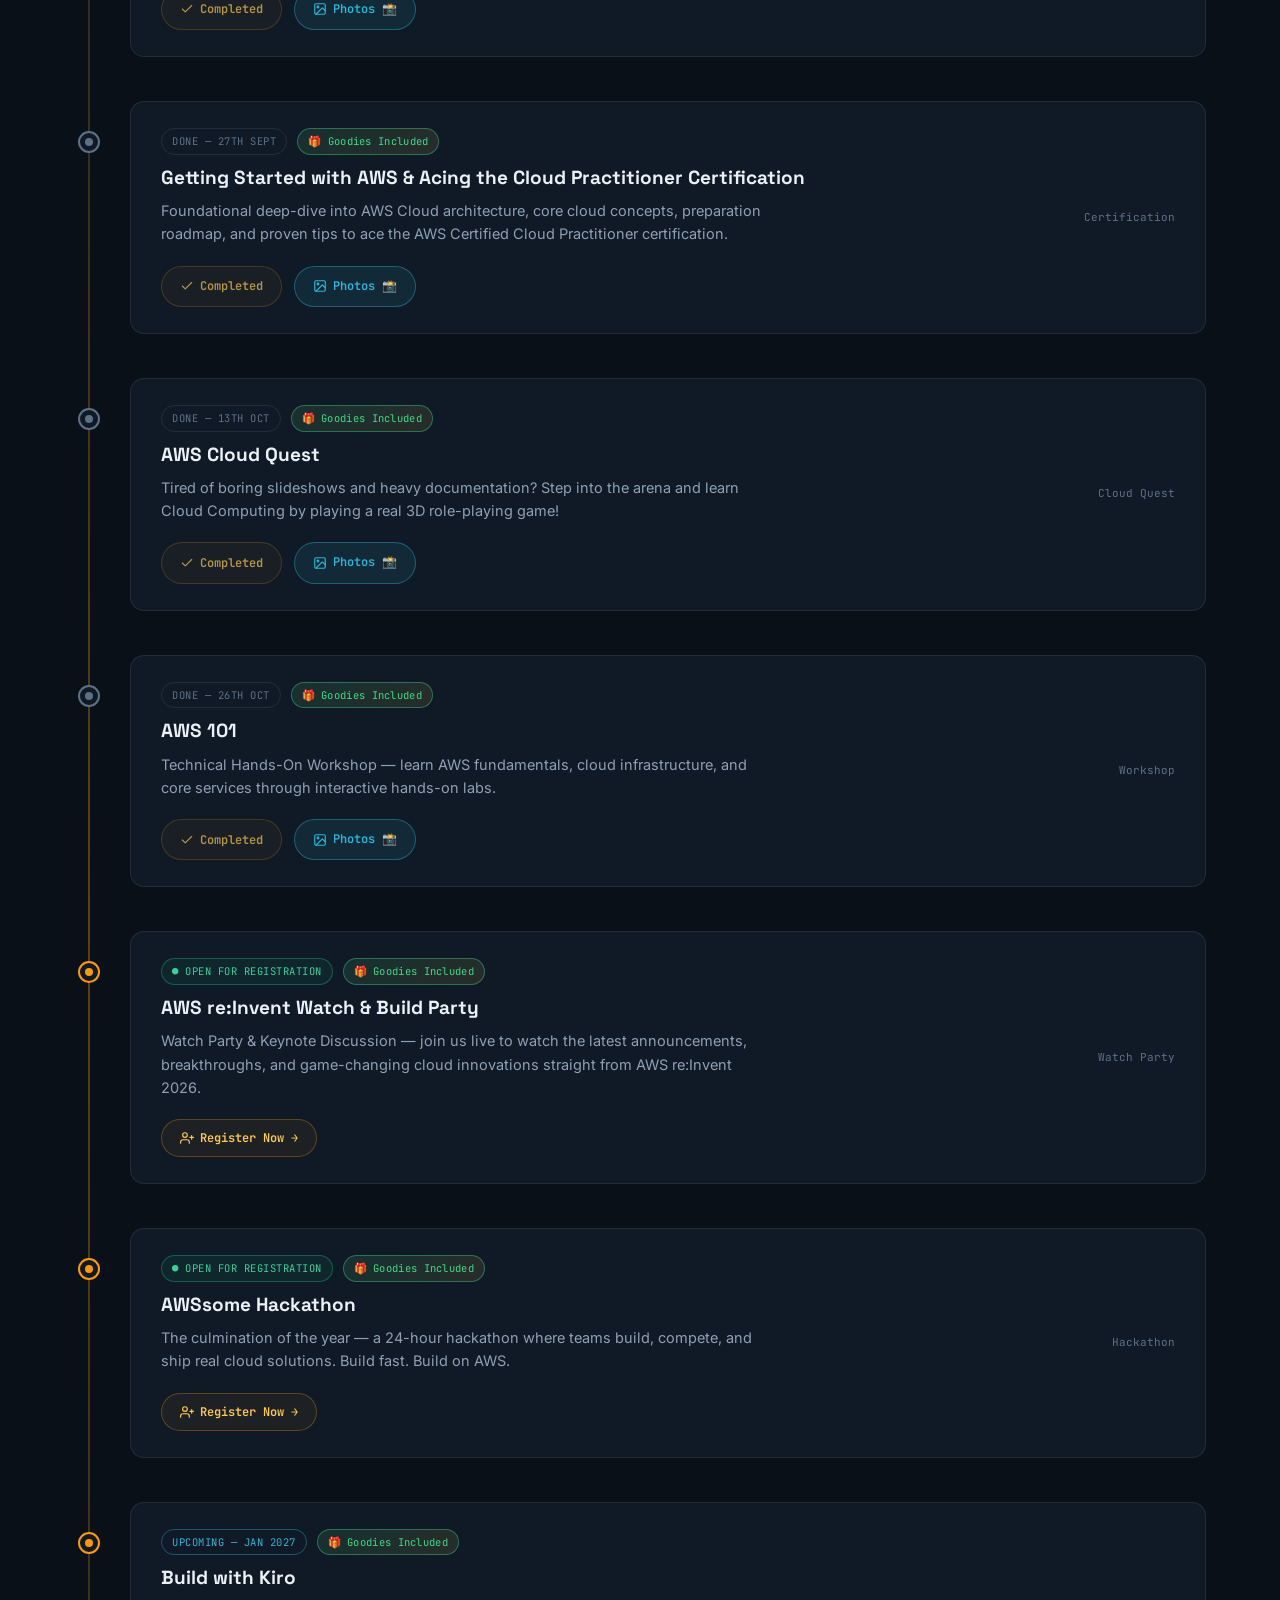
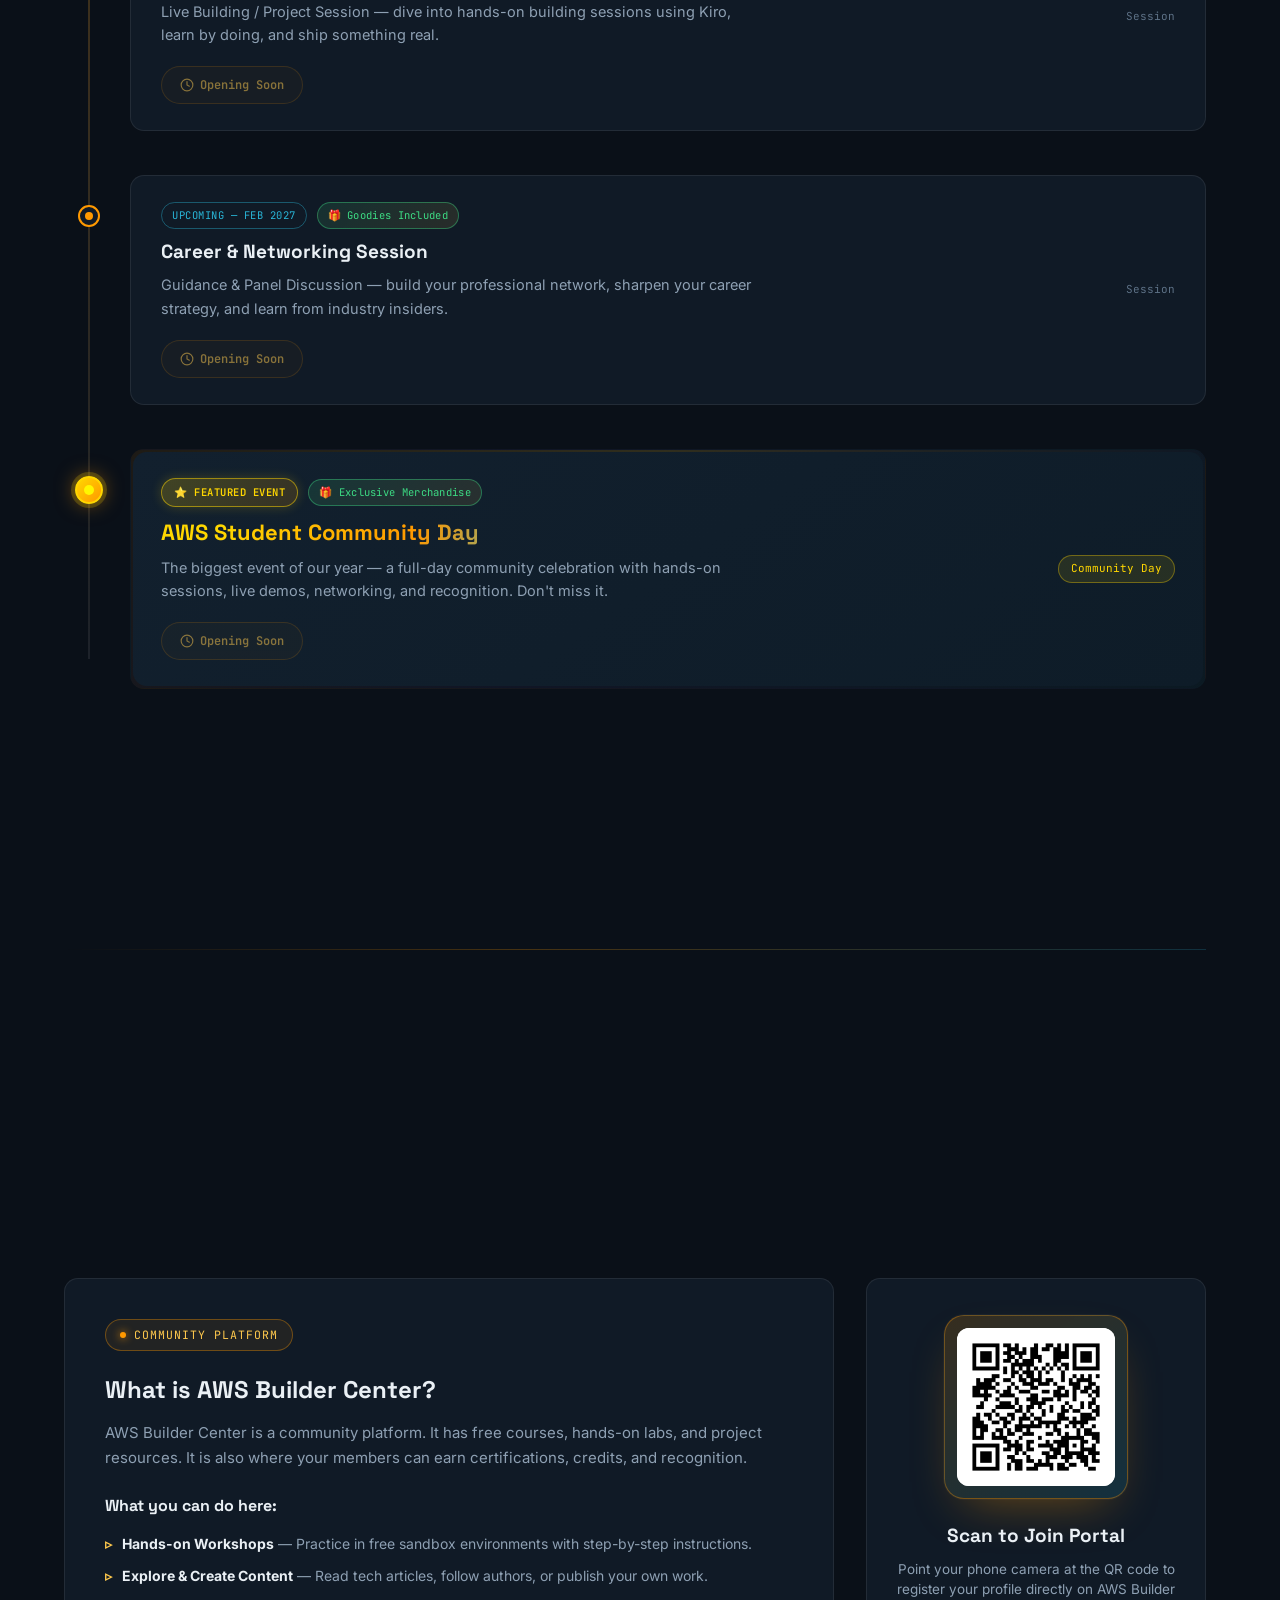
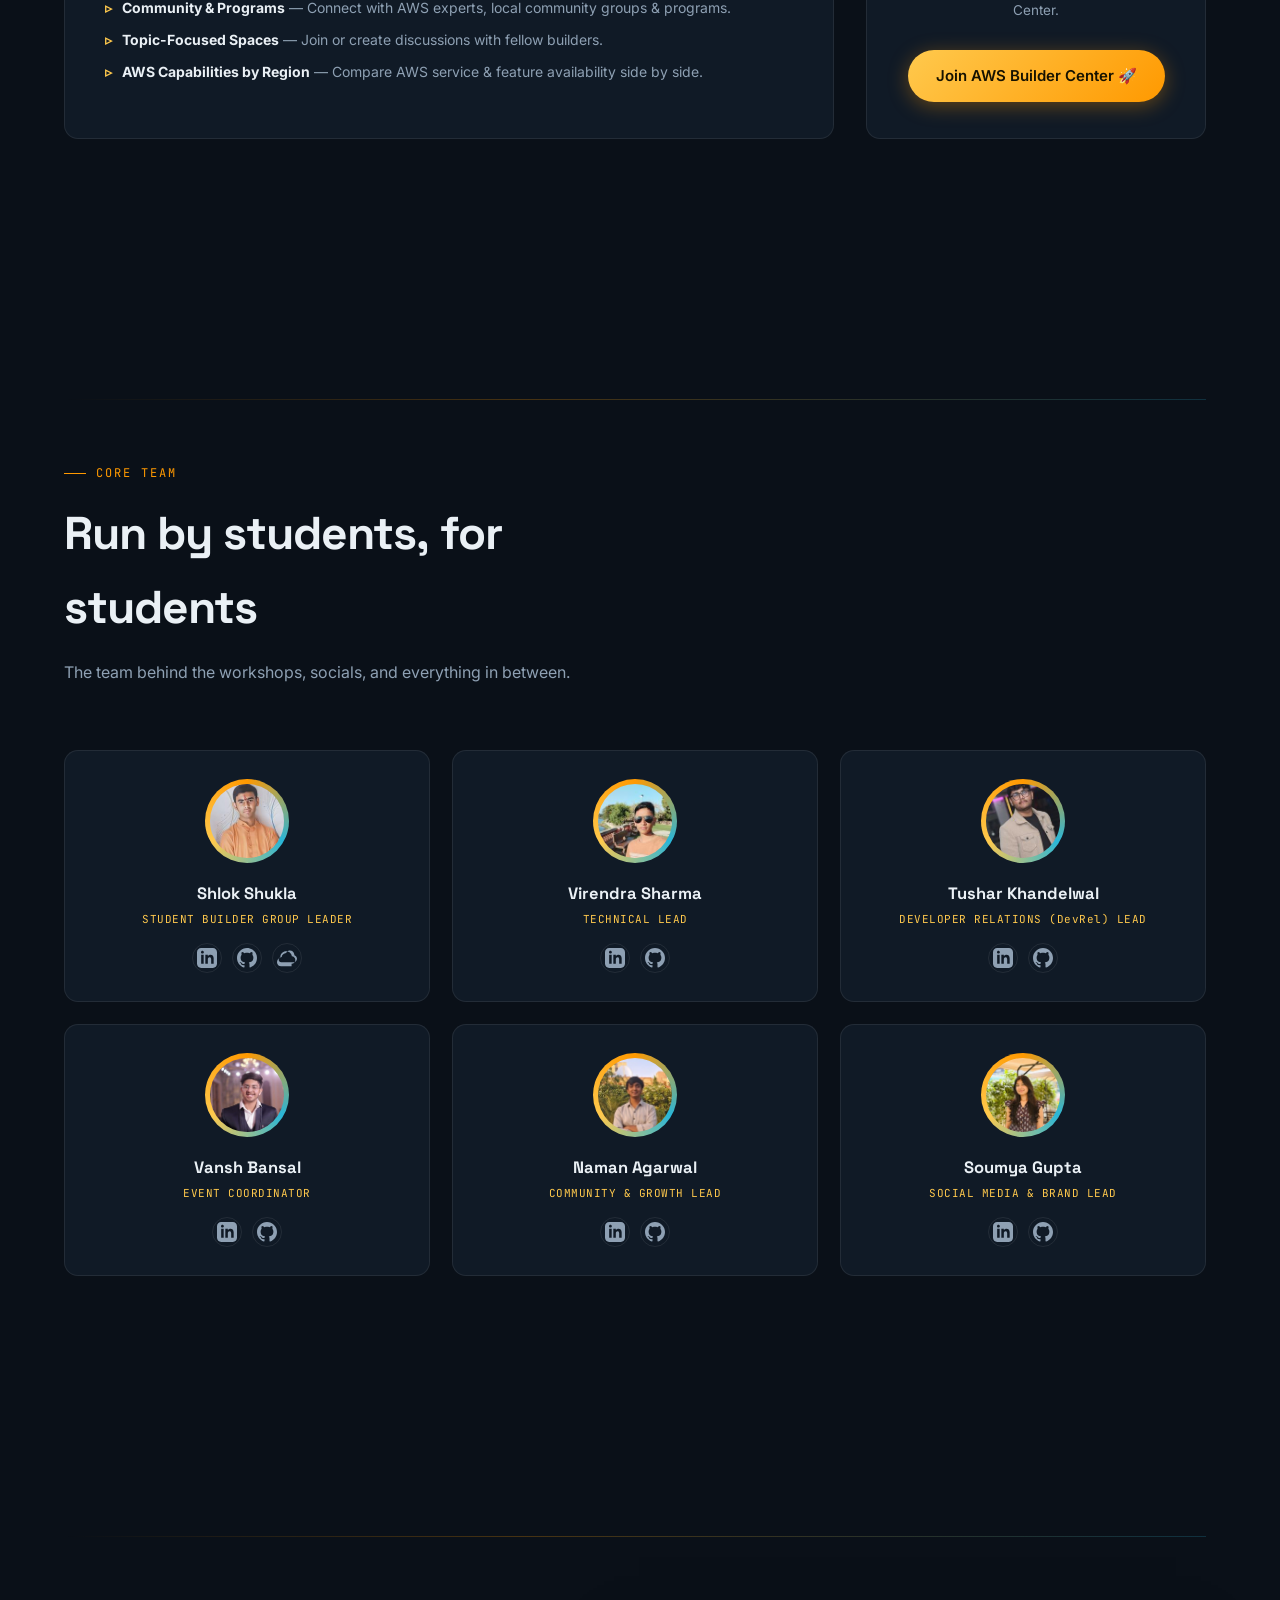
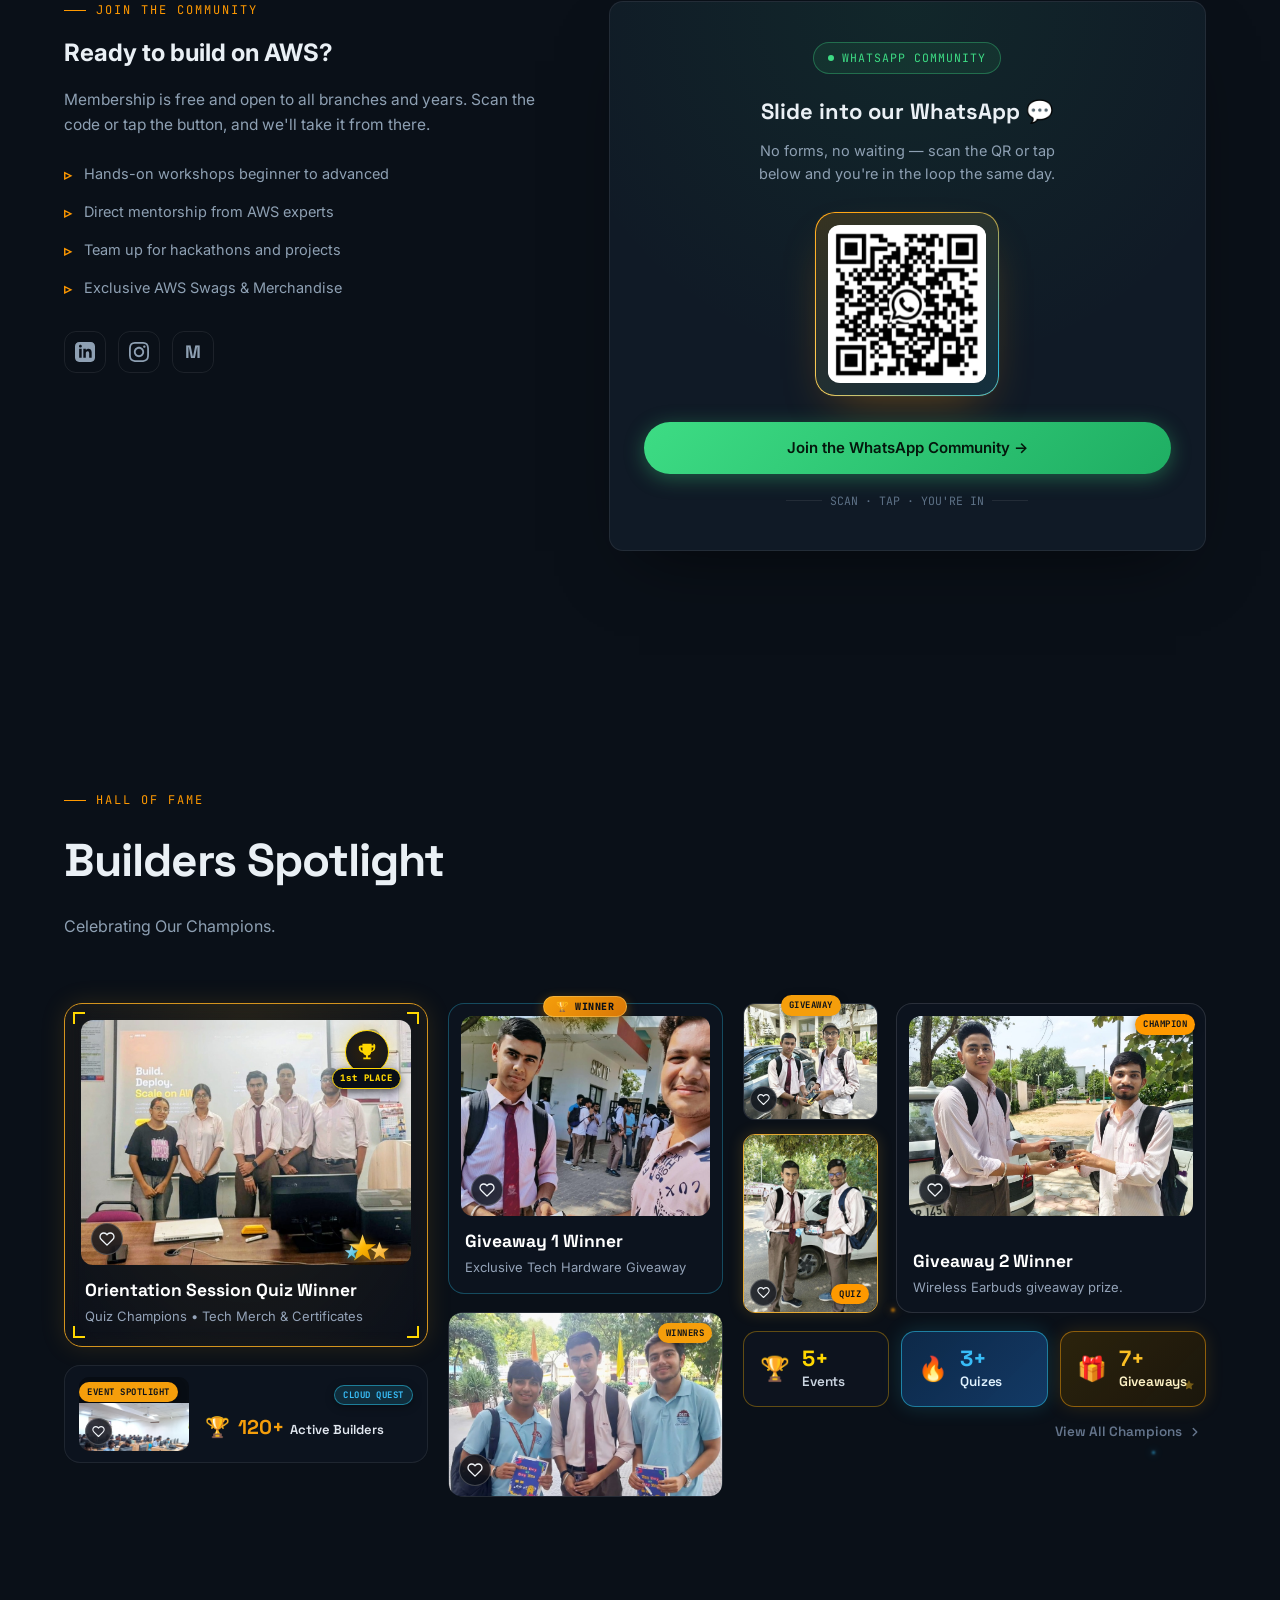
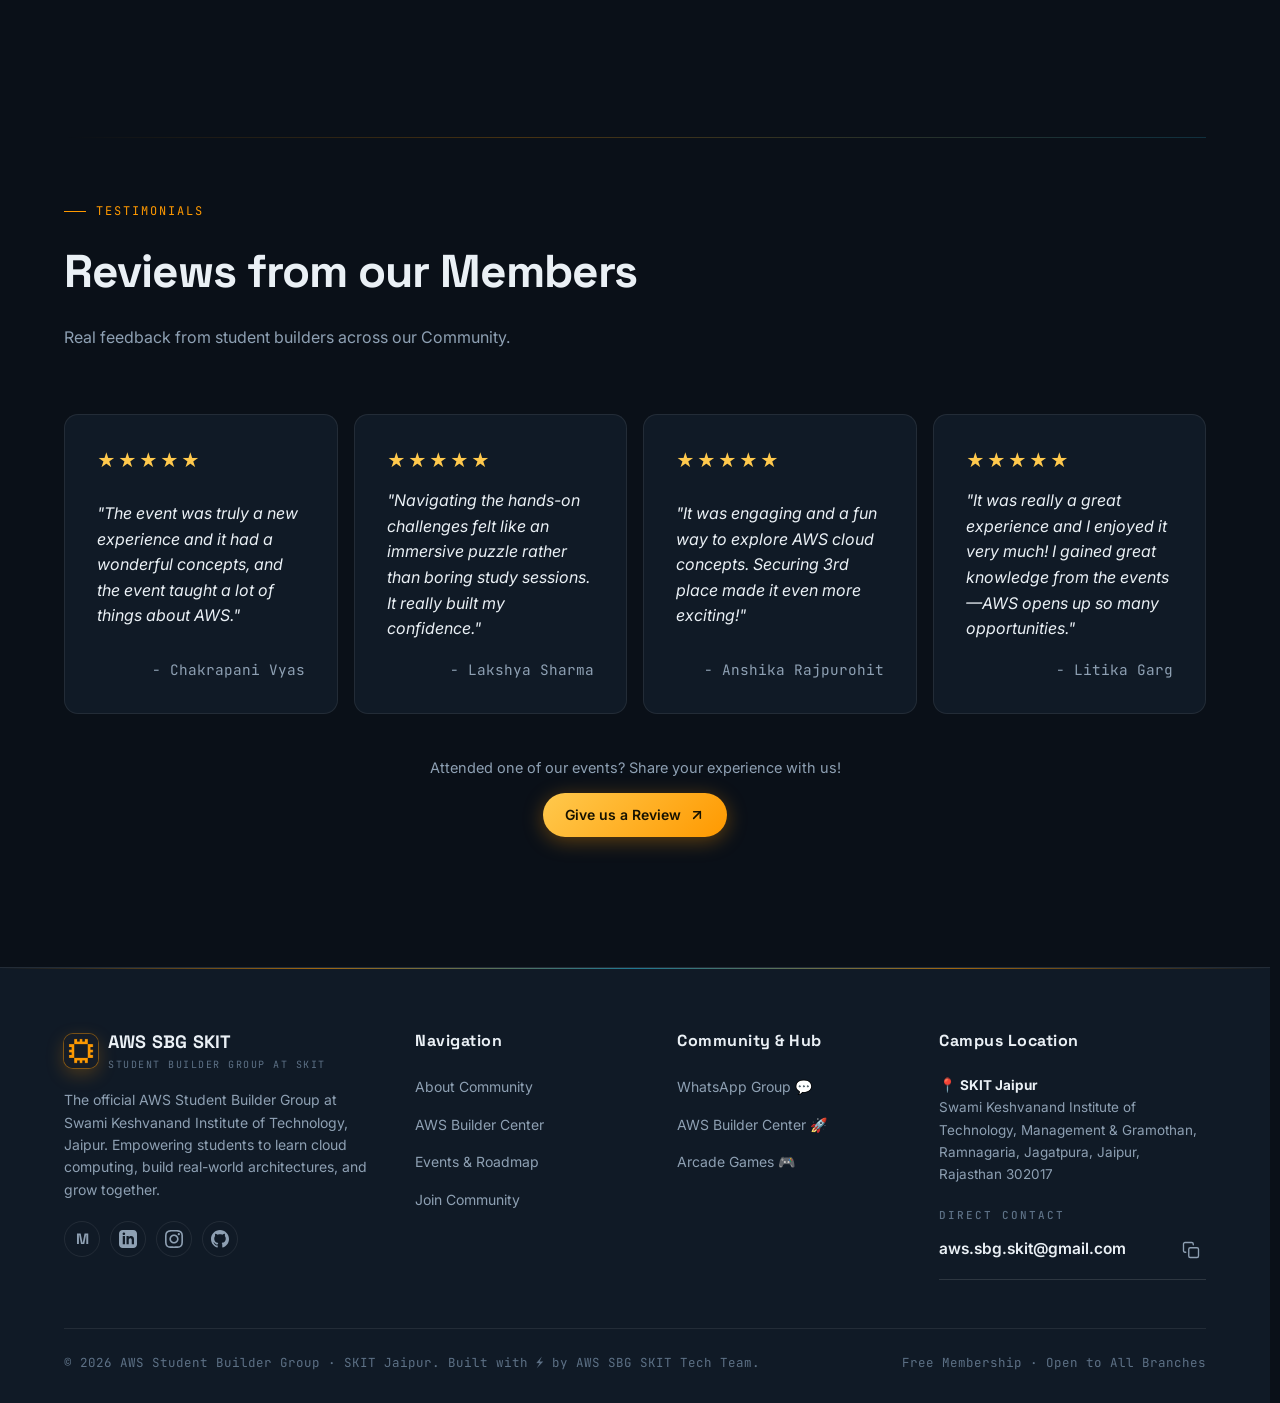
==== commit 5efed88c: "feat: add secure admin portal, native event registrations, and firebase sync" ====
--- a/index.html
+++ b/index.html
@@ -172,6 +172,7 @@
       href="https://fonts.googleapis.com/css2?family=Space+Grotesk:wght@500;700&family=JetBrains+Mono:wght@400;600&family=Inter:wght@400;600;700&display=swap">
   </noscript>
   <link rel="stylesheet" href="css/style.min.css">
+  <link rel="stylesheet" href="css/events-modal.css">
 </head>
 
 <body>
@@ -1671,6 +1672,14 @@
   <script src="js/script.min.js" defer></script>
   <script src="js/games.min.js" defer></script>
   <script src="js/spotlight.js" defer></script>
+  <!-- Firebase Compat Scripts (Optional Cloud Sync) -->
+  <script src="https://www.gstatic.com/firebasejs/9.23.0/firebase-app-compat.js" defer></script>
+  <script src="https://www.gstatic.com/firebasejs/9.23.0/firebase-firestore-compat.js" defer></script>
+
+  <!-- Validation, Events Service & Native Registration Modal -->
+  <script src="js/validation.js" defer></script>
+  <script src="js/events-service.js" defer></script>
+  <script src="js/events-client.js" defer></script>
 
 </body>
 
--- a/css/events-modal.css
+++ b/css/events-modal.css
@@ -0,0 +1,338 @@
+/* AWS SBG SKIT - Native Event Registration Modal Styles */
+
+/* Ensure timeline event items are always visible */
+.timeline .tl-item,
+.timeline .tl-item.reveal,
+.timeline .tl-item.reveal.in {
+  opacity: 1 !important;
+  transform: none !important;
+  visibility: visible !important;
+}
+
+.reg-modal-backdrop {
+  position: fixed;
+  inset: 0;
+  z-index: 99999;
+  background: rgba(10, 16, 24, 0.88);
+  backdrop-filter: blur(12px);
+  -webkit-backdrop-filter: blur(12px);
+  display: flex;
+  align-items: center;
+  justify-content: center;
+  padding: 20px;
+  opacity: 0;
+  pointer-events: none;
+  transition: opacity 0.3s cubic-bezier(0.2, 0.8, 0.2, 1);
+}
+
+.reg-modal-backdrop.open {
+  opacity: 1;
+  pointer-events: auto;
+}
+
+.reg-modal-content {
+  width: 100%;
+  max-width: 560px;
+  max-height: 90vh;
+  overflow-y: auto;
+  background: #101a26;
+  border: 1px solid rgba(255, 153, 0, 0.4);
+  border-radius: 20px;
+  box-shadow: 0 25px 60px rgba(0, 0, 0, 0.7), 0 0 30px rgba(255, 153, 0, 0.12);
+  transform: translateY(20px) scale(0.97);
+  transition: transform 0.35s cubic-bezier(0.2, 0.8, 0.2, 1);
+  position: relative;
+  scrollbar-width: thin;
+  scrollbar-color: #5d7186 #101a26;
+}
+
+.reg-modal-backdrop.open .reg-modal-content {
+  transform: translateY(0) scale(1);
+}
+
+.reg-modal-header {
+  padding: 24px 28px 18px;
+  border-bottom: 1px solid rgba(255, 255, 255, 0.08);
+  position: relative;
+  background: linear-gradient(180deg, rgba(255, 153, 0, 0.06) 0%, transparent 100%);
+}
+
+.reg-modal-close {
+  position: absolute;
+  top: 20px;
+  right: 20px;
+  width: 32px;
+  height: 32px;
+  border-radius: 8px;
+  background: rgba(255, 255, 255, 0.05);
+  border: 1px solid rgba(255, 255, 255, 0.1);
+  color: #8ea0b3;
+  font-size: 20px;
+  display: flex;
+  align-items: center;
+  justify-content: center;
+  cursor: pointer;
+  transition: all 0.2s ease;
+  line-height: 1;
+}
+
+.reg-modal-close:hover {
+  background: rgba(255, 255, 255, 0.15);
+  color: #fff;
+  border-color: rgba(255, 255, 255, 0.25);
+}
+
+.reg-modal-kicker {
+  font-family: 'JetBrains Mono', monospace;
+  font-size: 11px;
+  text-transform: uppercase;
+  letter-spacing: 1px;
+  color: #ff9900;
+  margin-bottom: 6px;
+  display: flex;
+  align-items: center;
+  gap: 8px;
+}
+
+.reg-modal-header h3 {
+  font-family: 'Space Grotesk', sans-serif;
+  font-size: 22px;
+  font-weight: 700;
+  color: #eaf0f5;
+  margin-bottom: 8px;
+  line-height: 1.3;
+}
+
+.reg-modal-meta {
+  display: flex;
+  align-items: center;
+  gap: 14px;
+  font-size: 12.5px;
+  color: #8ea0b3;
+  flex-wrap: wrap;
+}
+
+.reg-modal-meta span {
+  display: inline-flex;
+  align-items: center;
+  gap: 5px;
+}
+
+.reg-modal-body {
+  padding: 24px 28px;
+}
+
+.reg-form-group {
+  margin-bottom: 18px;
+}
+
+.reg-form-group label {
+  display: block;
+  font-size: 13px;
+  font-weight: 600;
+  color: #8ea0b3;
+  margin-bottom: 6px;
+}
+
+.reg-form-group label span.req {
+  color: #ff9900;
+  margin-left: 2px;
+}
+
+.reg-form-row {
+  display: grid;
+  grid-template-columns: 1fr 1fr;
+  gap: 14px;
+}
+
+@media (max-width: 540px) {
+  .reg-form-row {
+    grid-template-columns: 1fr;
+  }
+}
+
+.reg-input {
+  width: 100%;
+  padding: 11px 14px;
+  background: #0a1018;
+  border: 1px solid rgba(255, 255, 255, 0.1);
+  border-radius: 10px;
+  color: #eaf0f5;
+  font-size: 14px;
+  font-family: 'Inter', sans-serif;
+  transition: all 0.2s ease;
+  outline: none;
+  box-sizing: border-box;
+}
+
+.reg-input:focus {
+  border-color: #ff9900;
+  box-shadow: 0 0 0 3px rgba(255, 153, 0, 0.15);
+  background: #0f1925;
+}
+
+.reg-input.is-invalid {
+  border-color: #ef4444 !important;
+  box-shadow: 0 0 0 3px rgba(239, 68, 68, 0.2) !important;
+  background: #180e12 !important;
+}
+
+.reg-input.is-valid {
+  border-color: #10b981 !important;
+  box-shadow: 0 0 0 3px rgba(16, 185, 129, 0.15) !important;
+}
+
+.field-error-msg {
+  color: #f87171;
+  font-size: 11.5px;
+  margin-top: 5px;
+  font-weight: 500;
+  display: none;
+}
+
+select.reg-input {
+  cursor: pointer;
+}
+
+select.reg-input option {
+  background: #101a26;
+  color: #eaf0f5;
+}
+
+textarea.reg-input {
+  min-height: 75px;
+  resize: vertical;
+}
+
+.reg-seat-counter {
+  background: rgba(41, 182, 216, 0.08);
+  border: 1px solid rgba(41, 182, 216, 0.25);
+  border-radius: 8px;
+  padding: 10px 14px;
+  display: flex;
+  align-items: center;
+  justify-content: space-between;
+  font-size: 12.5px;
+  color: #5edbf5;
+  margin-bottom: 20px;
+}
+
+.reg-error-box {
+  background: rgba(239, 68, 68, 0.12);
+  border: 1px solid rgba(239, 68, 68, 0.3);
+  color: #fca5a5;
+  padding: 10px 14px;
+  border-radius: 8px;
+  font-size: 13px;
+  margin-bottom: 16px;
+  display: none;
+}
+
+.reg-submit-btn {
+  width: 100%;
+  padding: 13px 20px;
+  background: linear-gradient(135deg, #ffc94d, #ff9900);
+  border: none;
+  border-radius: 10px;
+  color: #0a1018;
+  font-weight: 700;
+  font-size: 15px;
+  cursor: pointer;
+  transition: all 0.25s ease;
+  display: flex;
+  align-items: center;
+  justify-content: center;
+  gap: 8px;
+  box-shadow: 0 6px 20px rgba(255, 153, 0, 0.35);
+  margin-top: 10px;
+}
+
+.reg-submit-btn:hover {
+  transform: translateY(-2px);
+  box-shadow: 0 8px 25px rgba(255, 153, 0, 0.5);
+  background: linear-gradient(135deg, #ffd67a, #ffa71a);
+}
+
+.reg-submit-btn:disabled {
+  opacity: 0.6;
+  cursor: not-allowed;
+  transform: none;
+}
+
+/* Success View */
+.reg-success-card {
+  text-align: center;
+  padding: 36px 20px;
+}
+
+.reg-success-icon {
+  width: 64px;
+  height: 64px;
+  border-radius: 50%;
+  background: rgba(16, 185, 129, 0.15);
+  border: 2px solid #10b981;
+  color: #10b981;
+  font-size: 32px;
+  display: flex;
+  align-items: center;
+  justify-content: center;
+  margin: 0 auto 20px;
+}
+
+.reg-success-card h4 {
+  font-family: 'Space Grotesk', sans-serif;
+  font-size: 24px;
+  font-weight: 700;
+  color: #eaf0f5;
+  margin-bottom: 8px;
+}
+
+.reg-success-card p {
+  color: #8ea0b3;
+  font-size: 14.5px;
+  max-width: 440px;
+  margin: 0 auto 20px;
+}
+
+.reg-id-badge {
+  display: inline-block;
+  background: rgba(255, 153, 0, 0.12);
+  border: 1px dashed #ff9900;
+  color: #ffc94d;
+  font-family: 'JetBrains Mono', monospace;
+  font-size: 16px;
+  font-weight: 700;
+  padding: 8px 18px;
+  border-radius: 8px;
+  margin-bottom: 24px;
+  letter-spacing: 1px;
+}
+
+.reg-success-actions {
+  display: flex;
+  align-items: center;
+  justify-content: center;
+  gap: 12px;
+  flex-wrap: wrap;
+}
+
+.reg-cal-btn {
+  padding: 10px 18px;
+  background: rgba(255, 255, 255, 0.08);
+  border: 1px solid rgba(255, 255, 255, 0.2);
+  color: #eaf0f5;
+  border-radius: 8px;
+  font-size: 13px;
+  font-weight: 600;
+  text-decoration: none;
+  display: inline-flex;
+  align-items: center;
+  gap: 6px;
+  transition: all 0.2s ease;
+}
+
+.reg-cal-btn:hover {
+  background: rgba(255, 255, 255, 0.15);
+  color: #fff;
+}
+
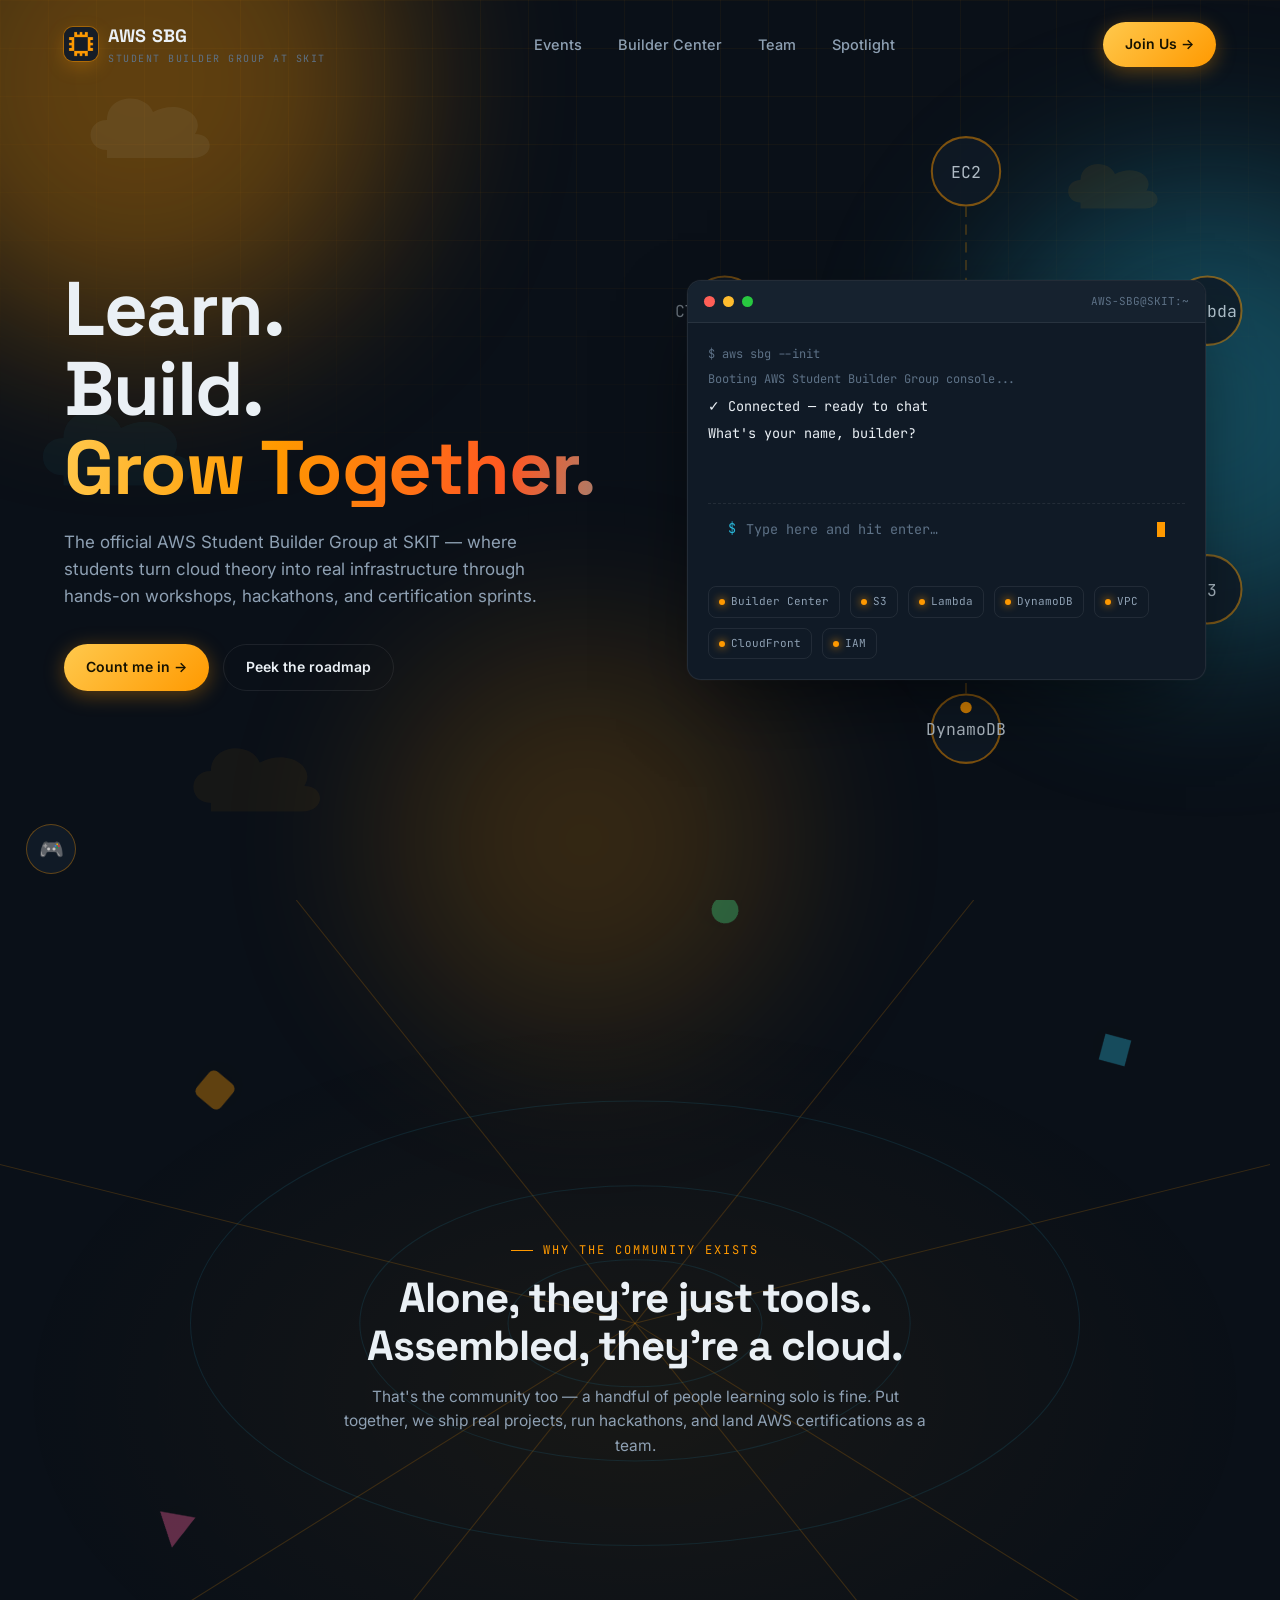
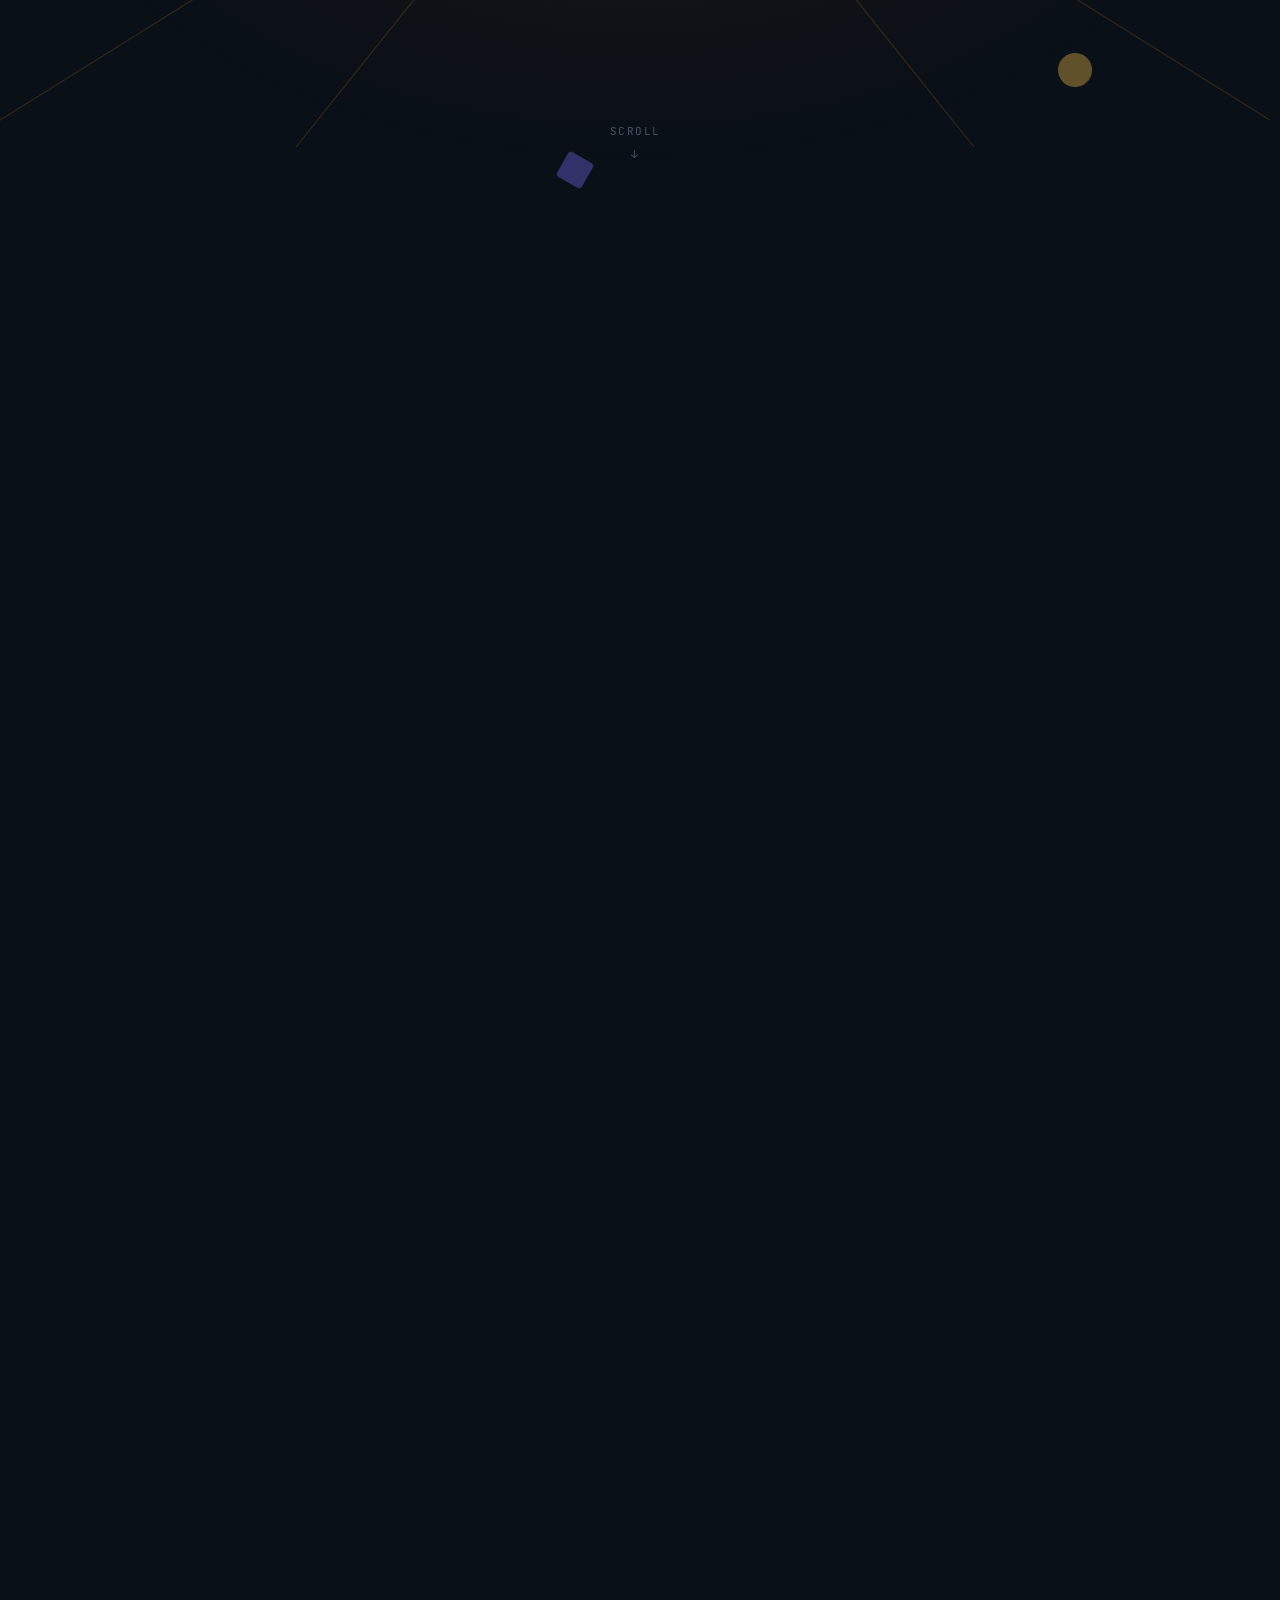
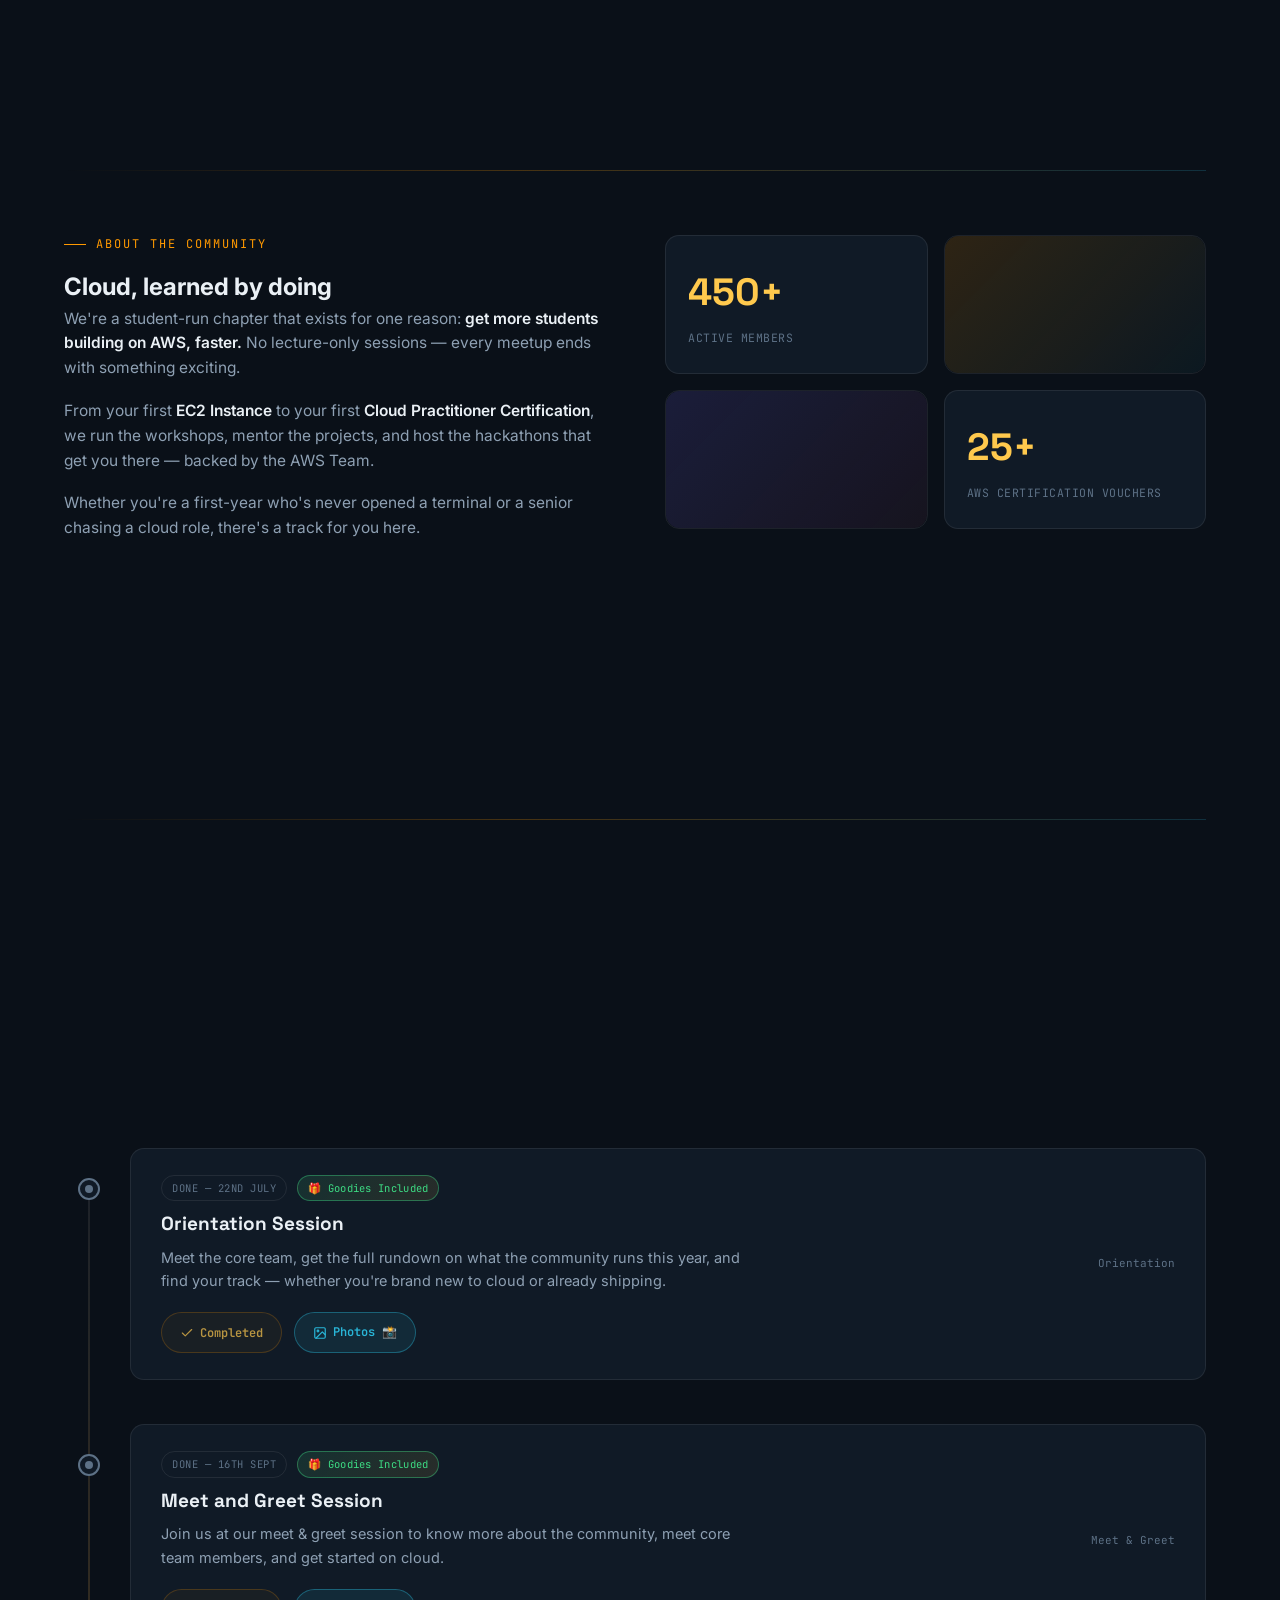
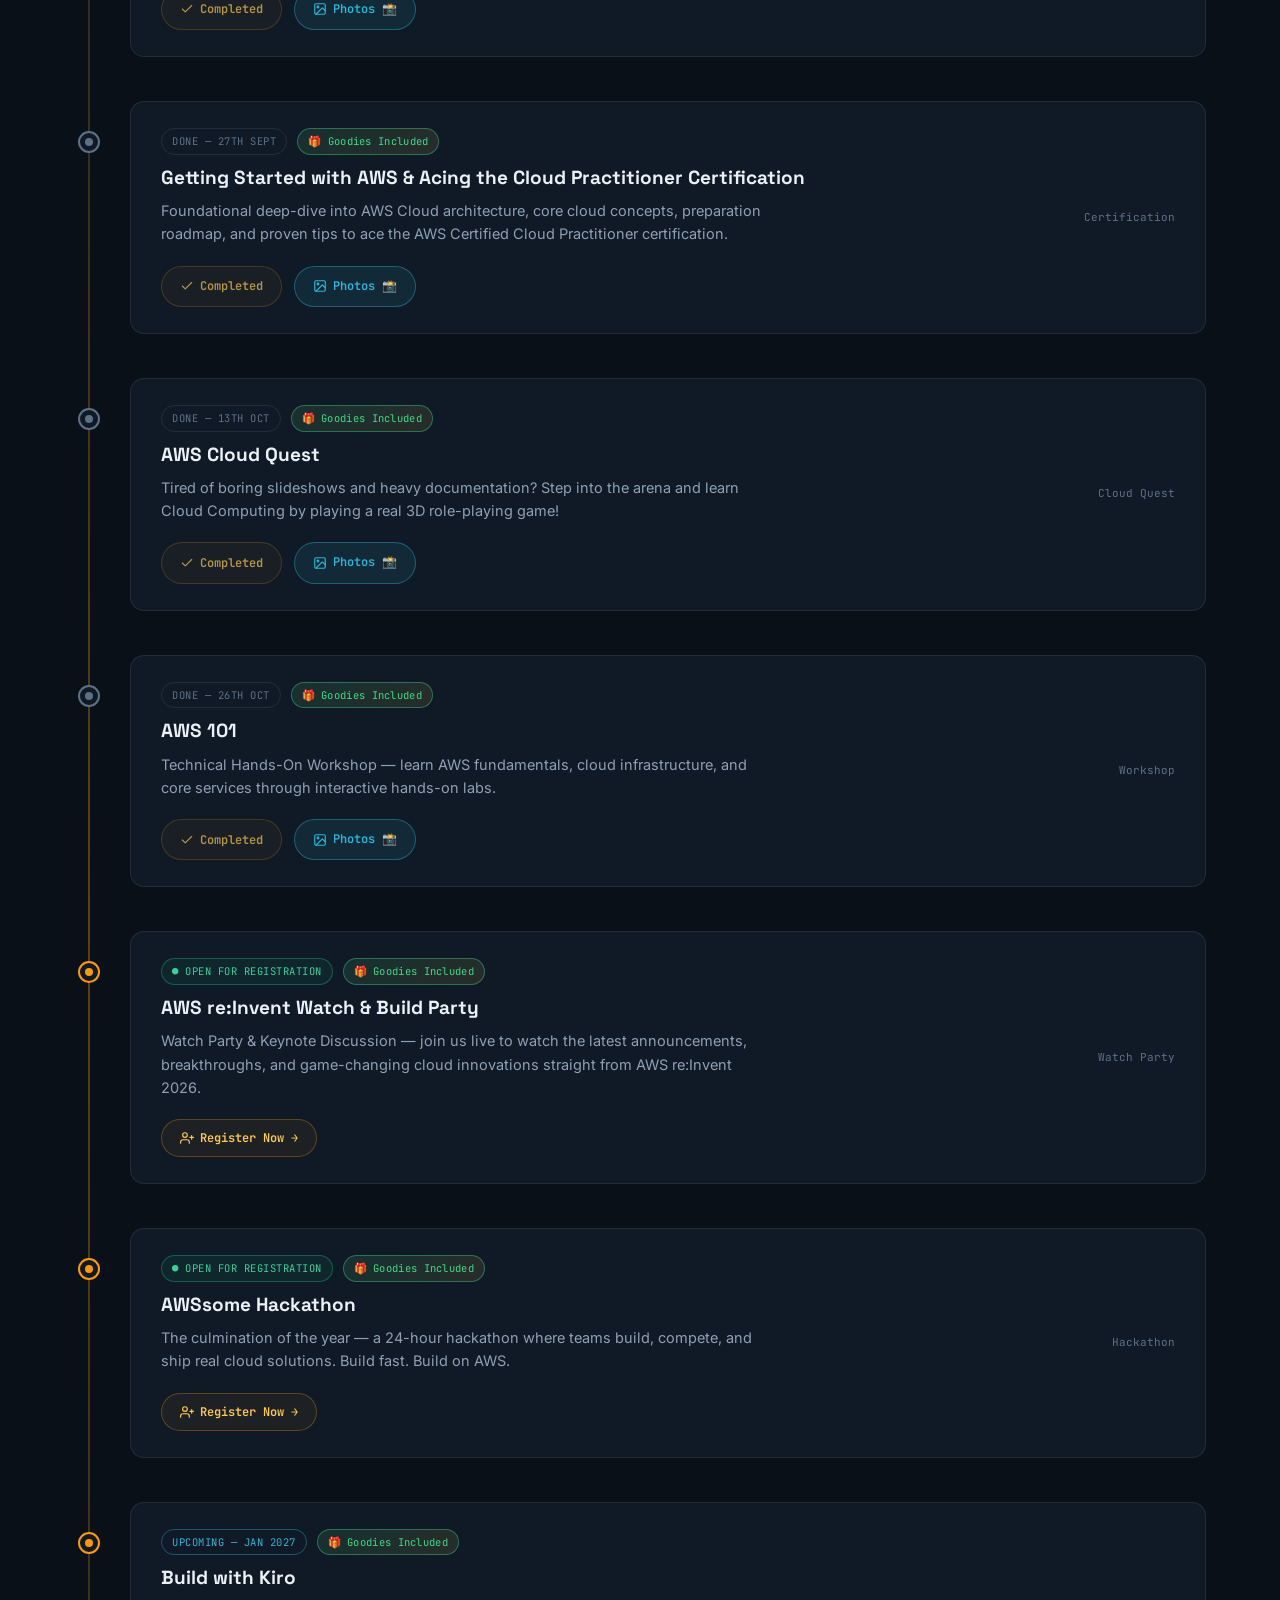
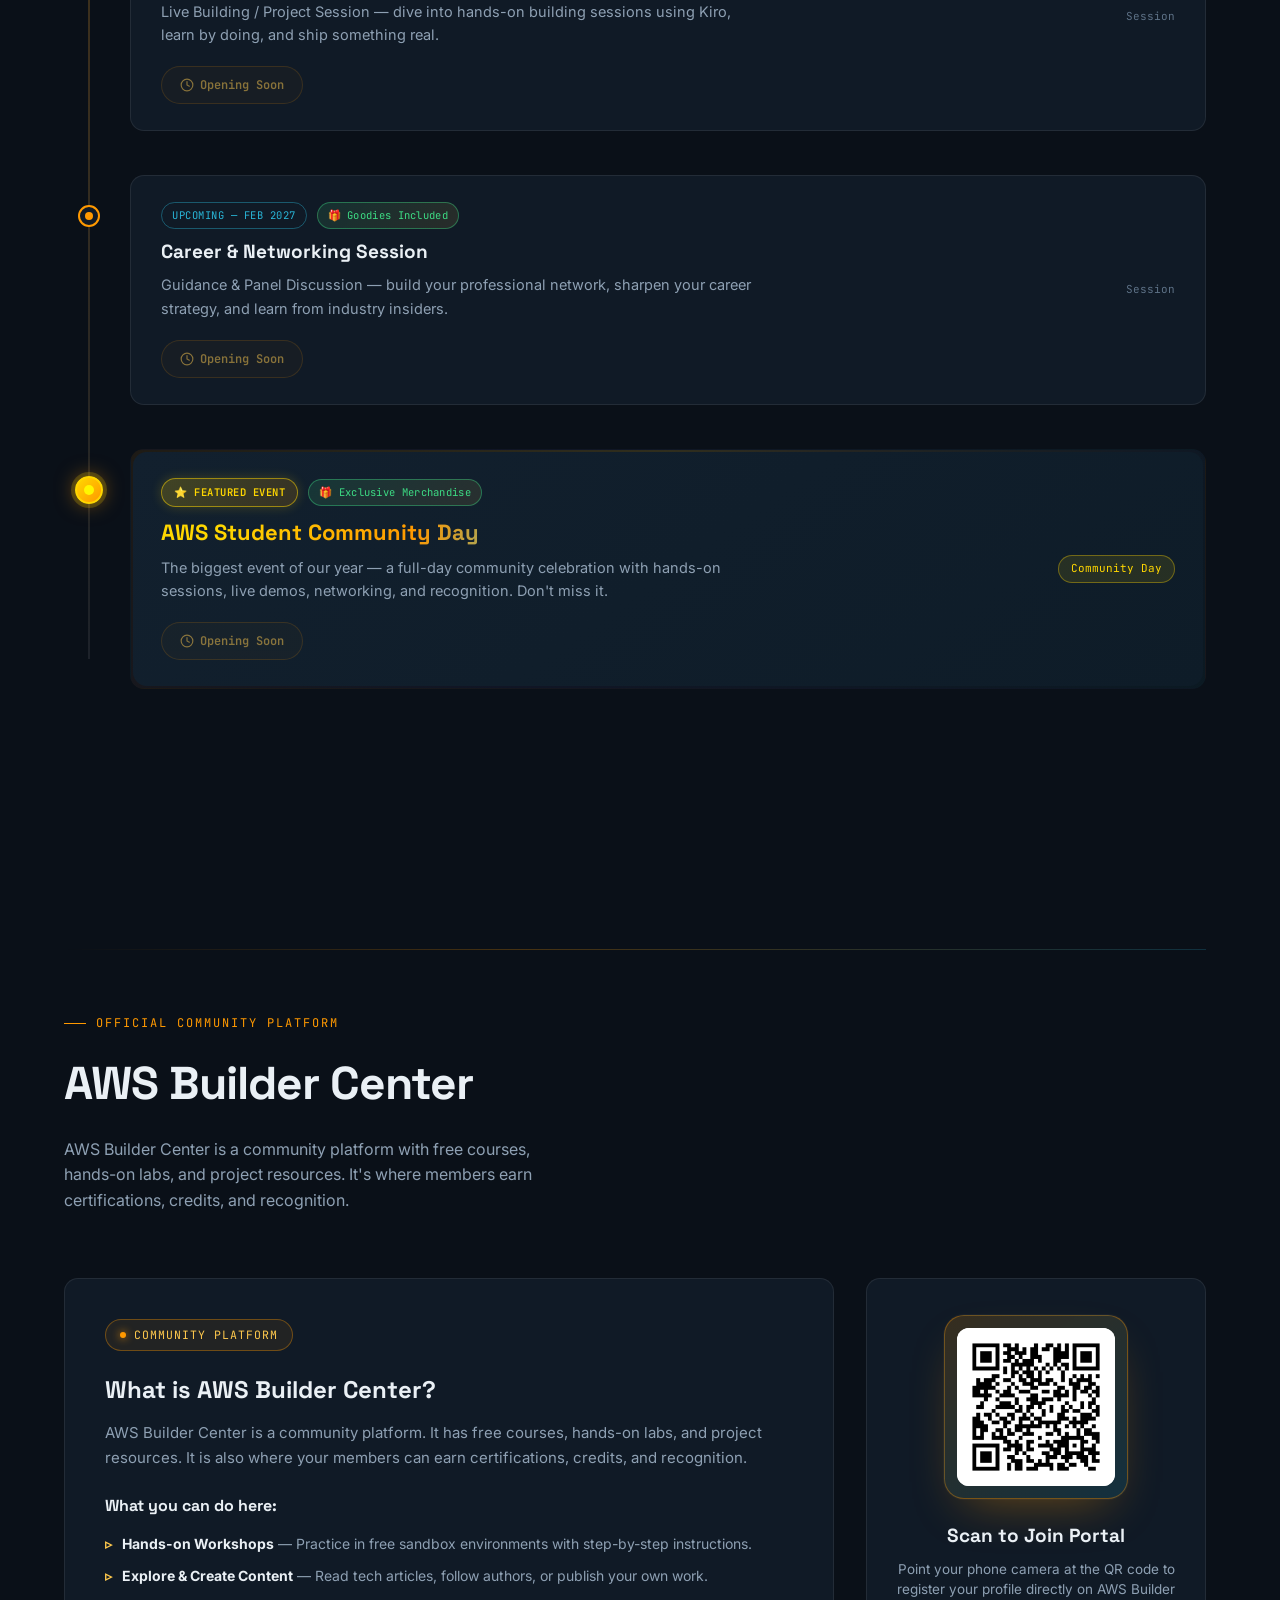
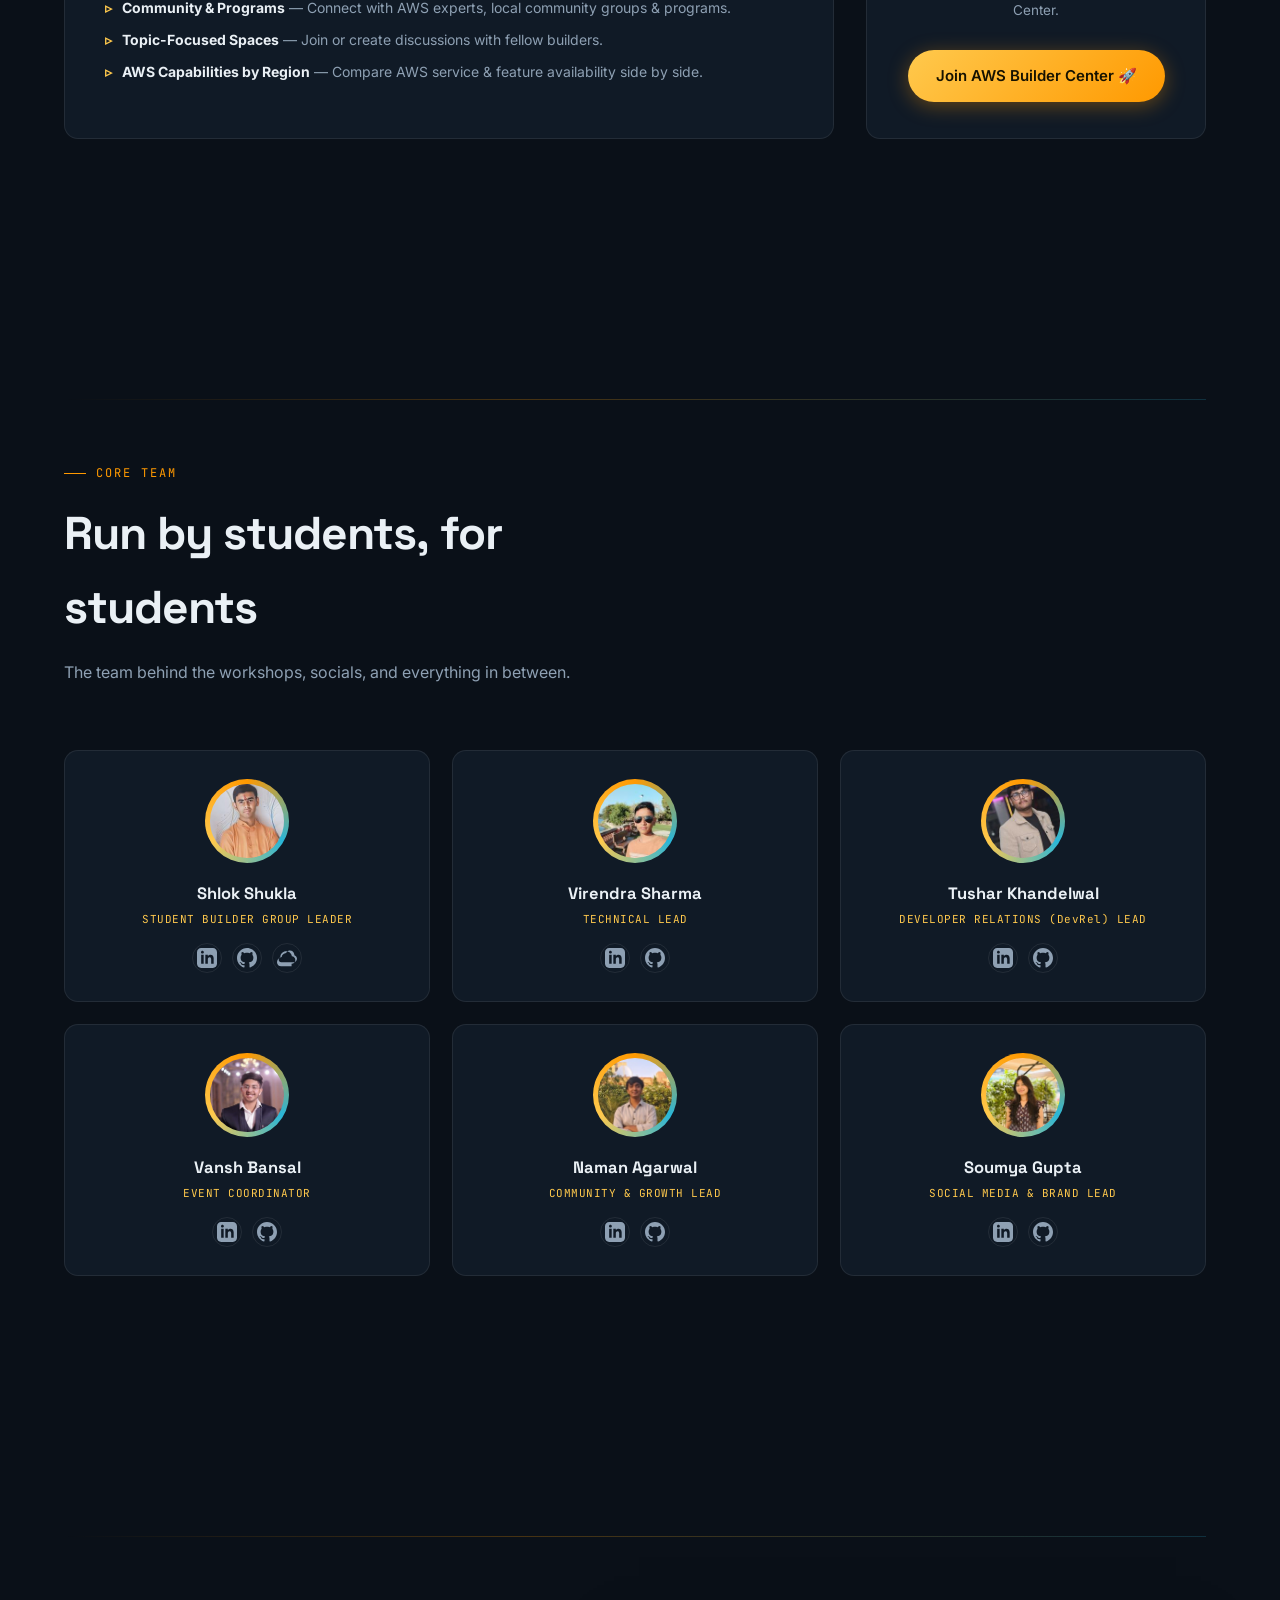
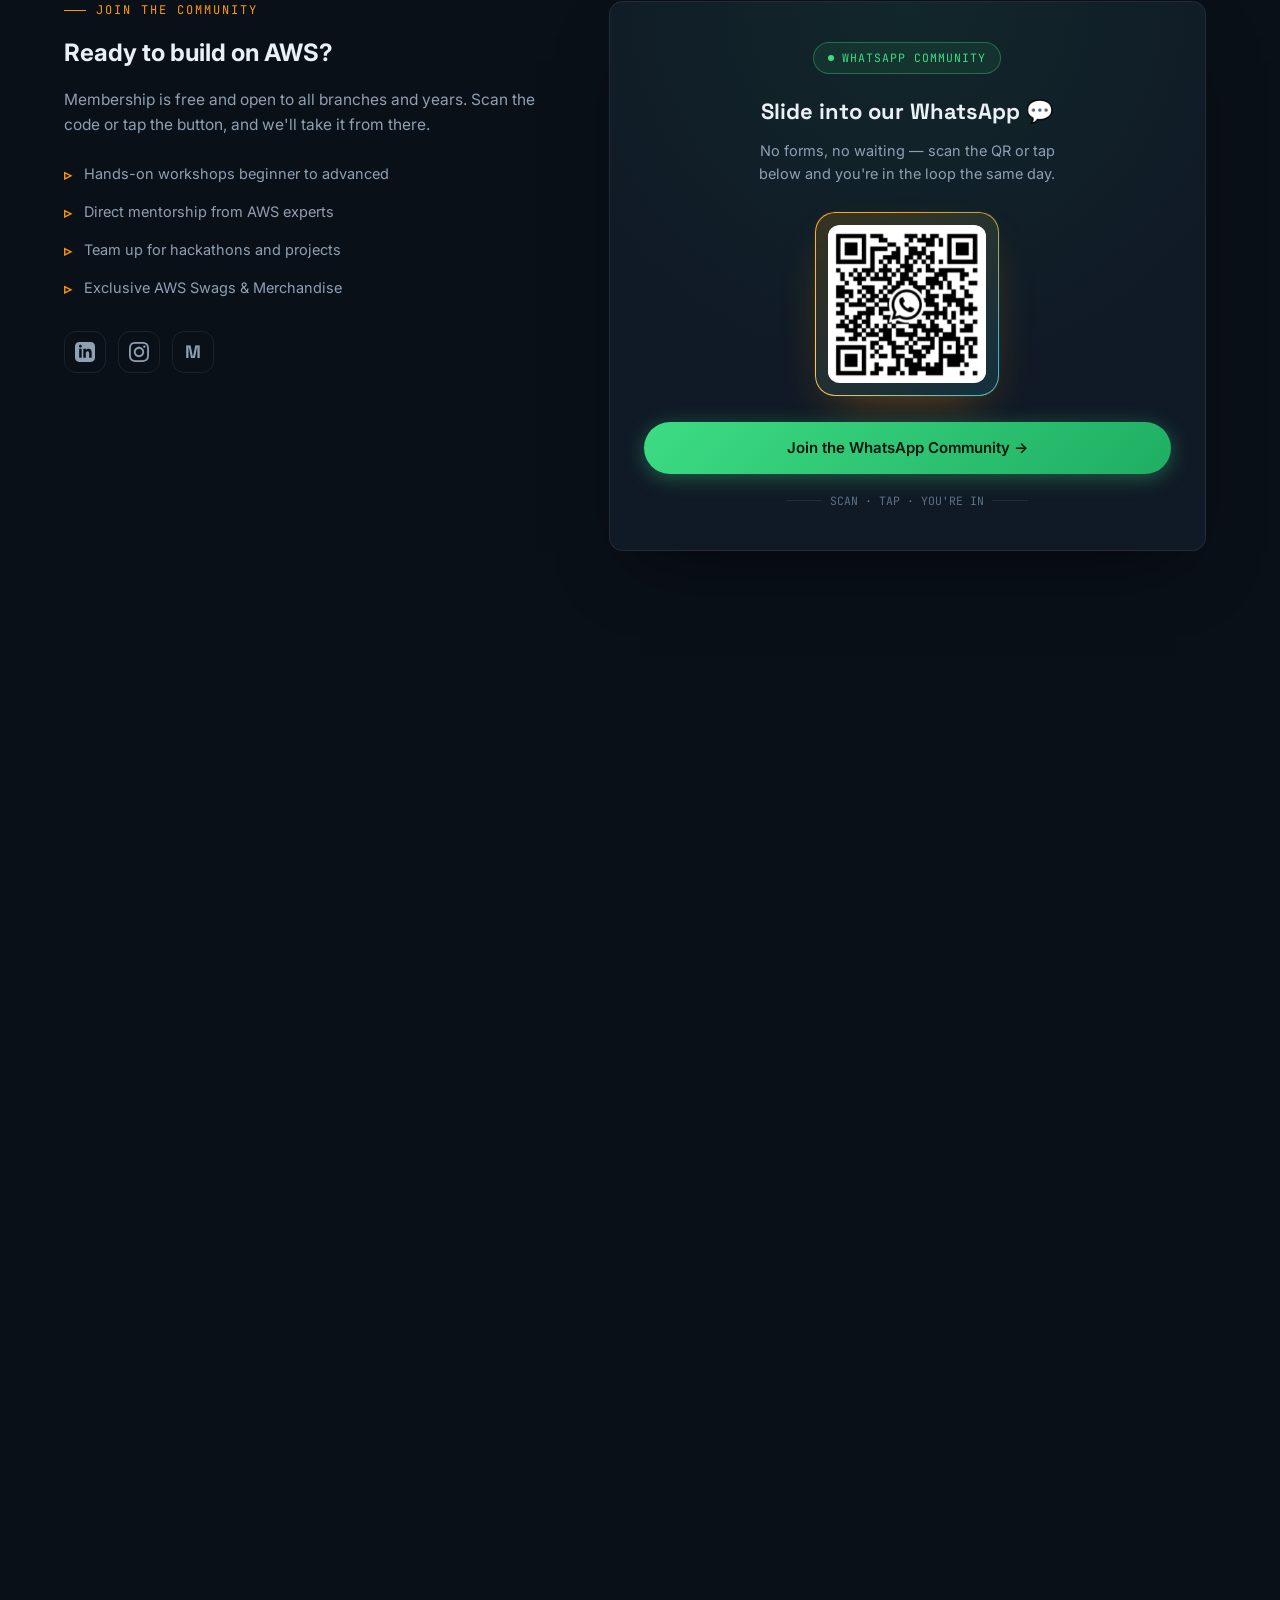
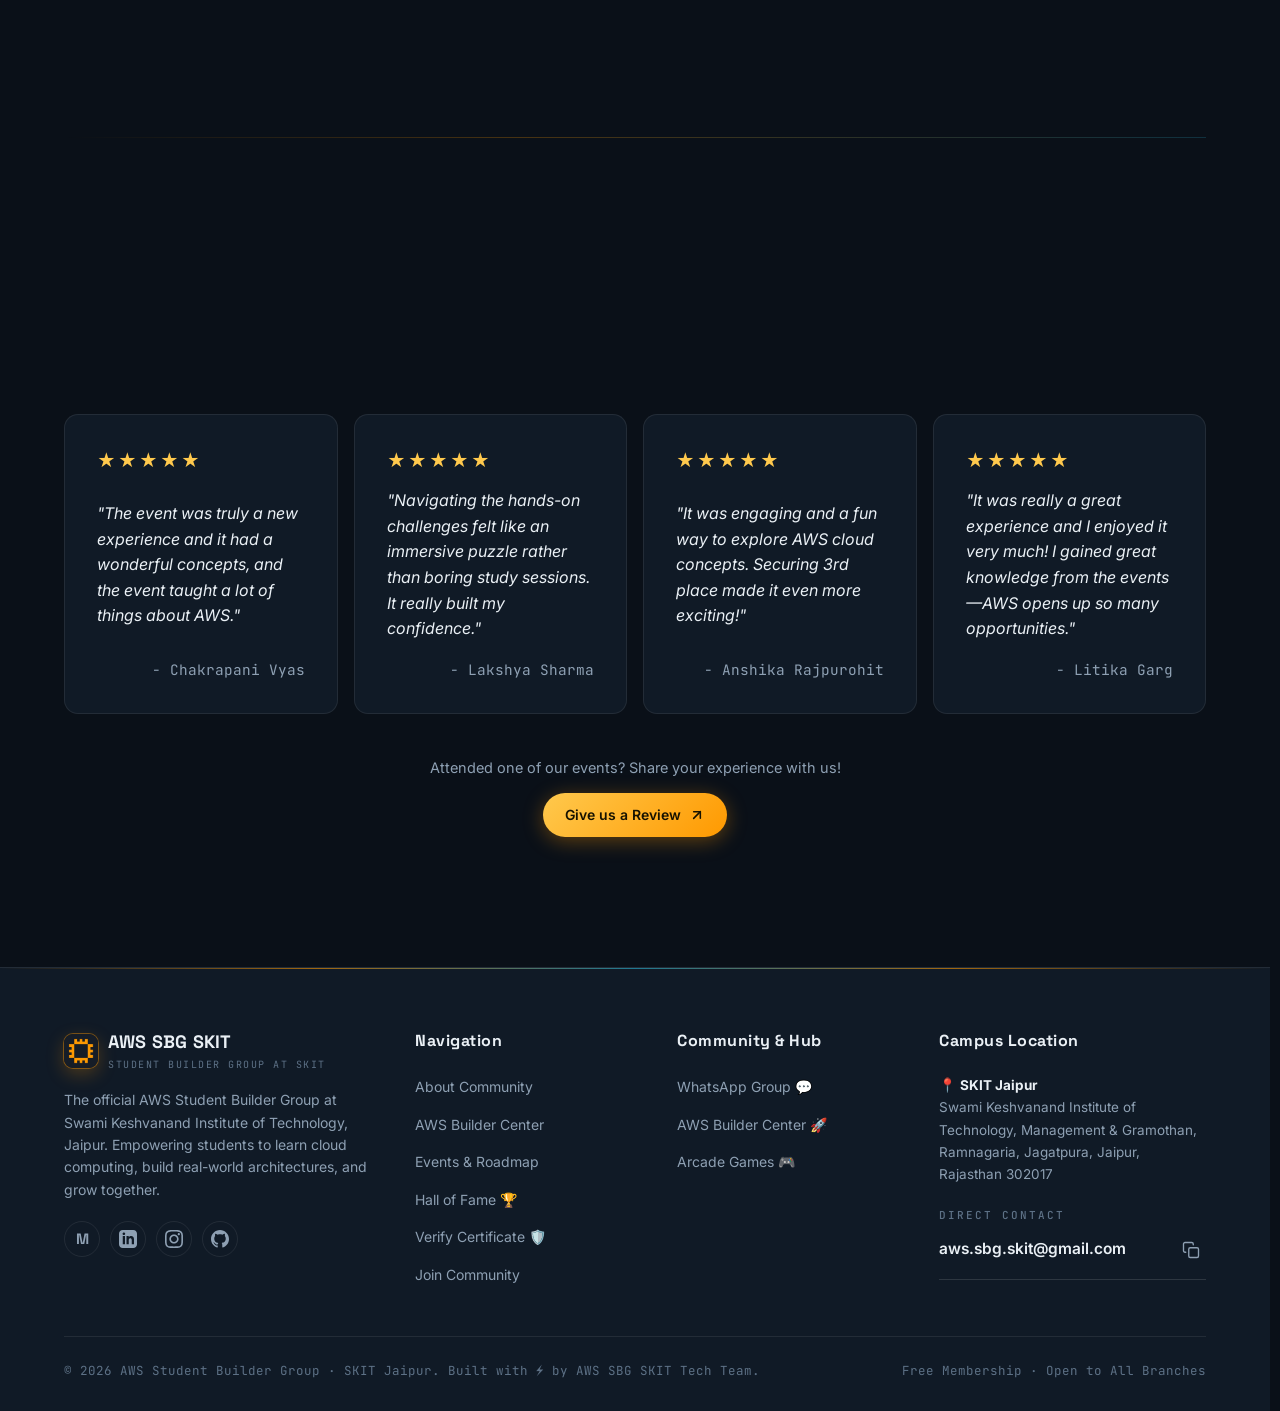
==== commit a6124cc1: "feat: automated certificate engine, live verification portal, and bulk email dispatch with permanent" ====
--- a/index.html
+++ b/index.html
@@ -1537,6 +1537,8 @@
             <li><a href="#about">About Community</a></li>
             <li><a href="#builder-center">AWS Builder Center</a></li>
             <li><a href="#events">Events &amp; Roadmap</a></li>
+            <li><a href="champions.html">Hall of Fame 🏆</a></li>
+            <li><a href="verify.html">Verify Certificate 🛡️</a></li>
             <li><a href="#join">Join Community</a></li>
           </ul>
         </div>
--- a/css/events-modal.css
+++ b/css/events-modal.css
@@ -51,7 +51,7 @@
 }
 
 .reg-modal-header {
-  padding: 24px 28px 18px;
+  padding: 24px 64px 18px 28px;
   border-bottom: 1px solid rgba(255, 255, 255, 0.08);
   position: relative;
   background: linear-gradient(180deg, rgba(255, 153, 0, 0.06) 0%, transparent 100%);
@@ -61,25 +61,29 @@
   position: absolute;
   top: 20px;
   right: 20px;
-  width: 32px;
-  height: 32px;
-  border-radius: 8px;
-  background: rgba(255, 255, 255, 0.05);
-  border: 1px solid rgba(255, 255, 255, 0.1);
+  width: 34px;
+  height: 34px;
+  border-radius: 8px;
+  background: rgba(255, 255, 255, 0.08);
+  border: 1px solid rgba(255, 255, 255, 0.15);
   color: #8ea0b3;
-  font-size: 20px;
+  font-size: 22px;
   display: flex;
   align-items: center;
   justify-content: center;
   cursor: pointer;
   transition: all 0.2s ease;
   line-height: 1;
+  z-index: 100;
+  pointer-events: auto !important;
+  user-select: none;
 }
 
 .reg-modal-close:hover {
-  background: rgba(255, 255, 255, 0.15);
+  background: rgba(255, 255, 255, 0.2);
   color: #fff;
-  border-color: rgba(255, 255, 255, 0.25);
+  border-color: rgba(255, 153, 0, 0.5);
+  transform: scale(1.05);
 }
 
 .reg-modal-kicker {
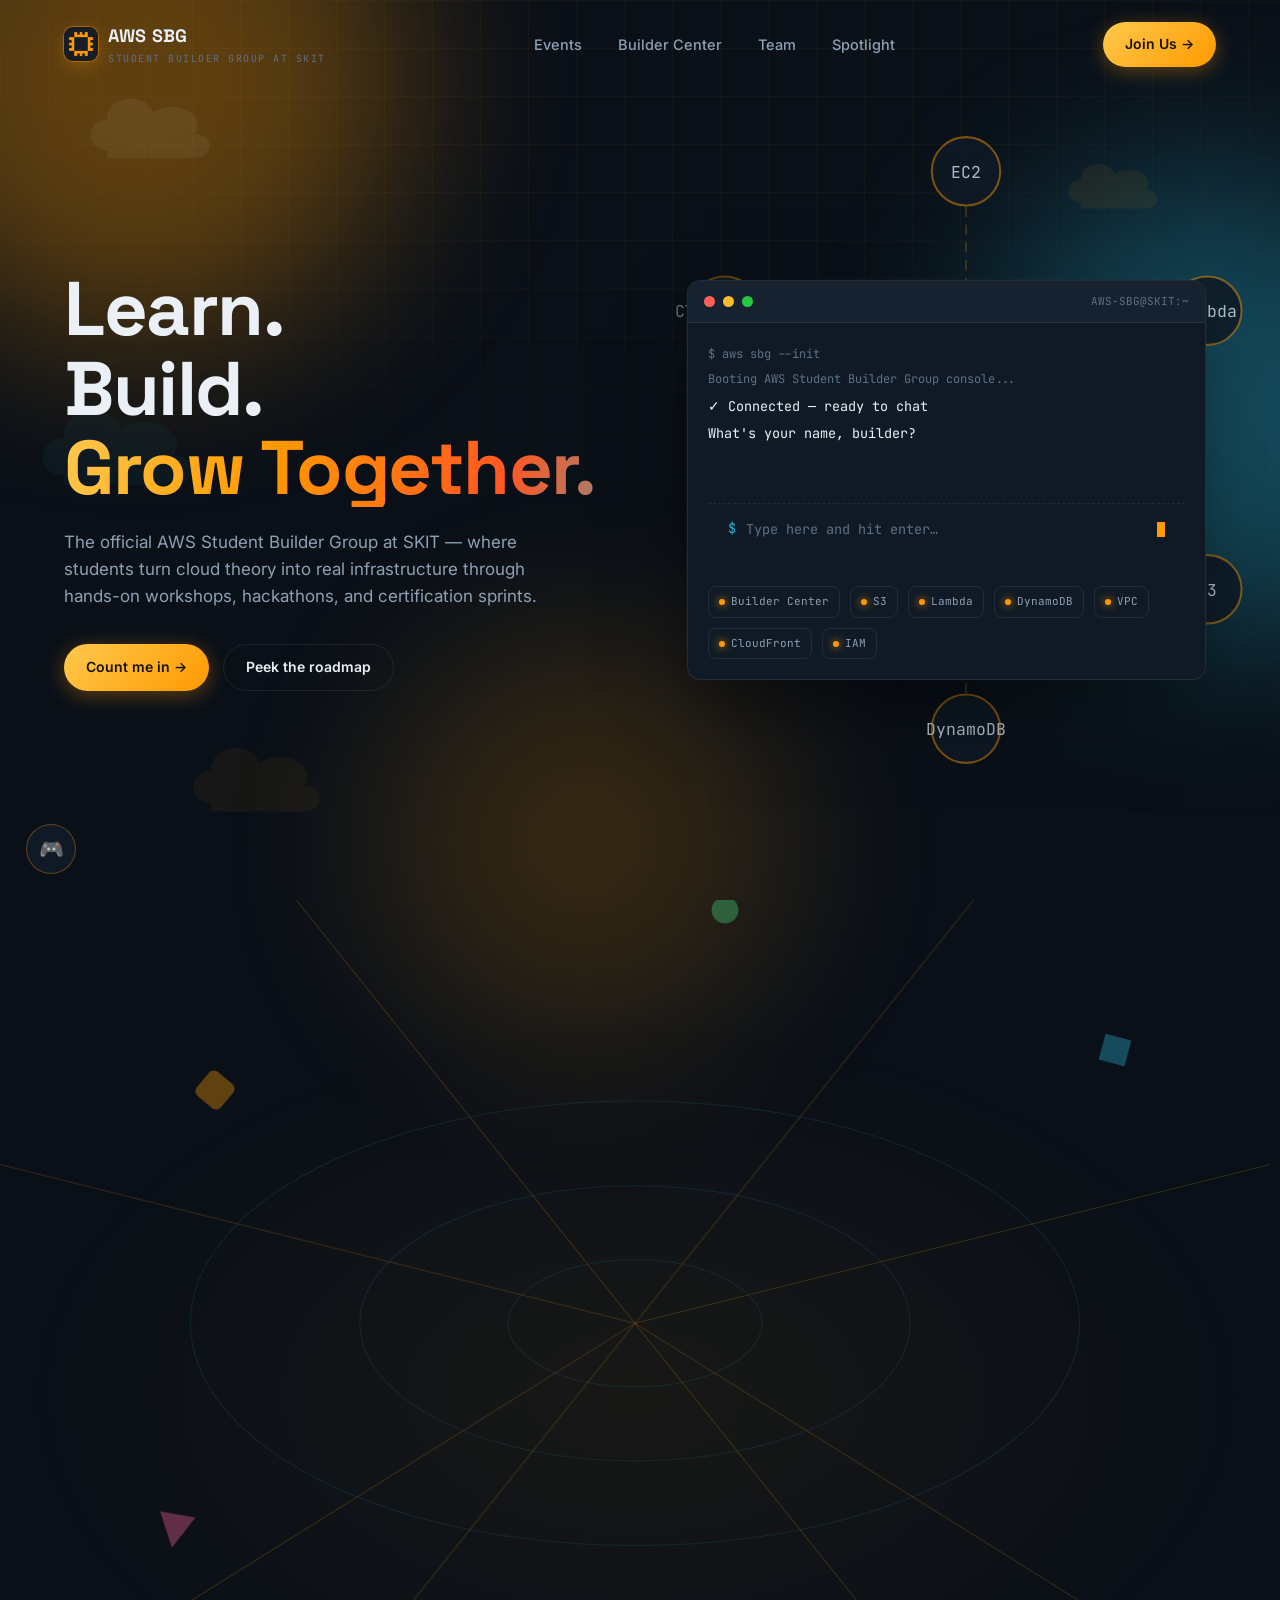
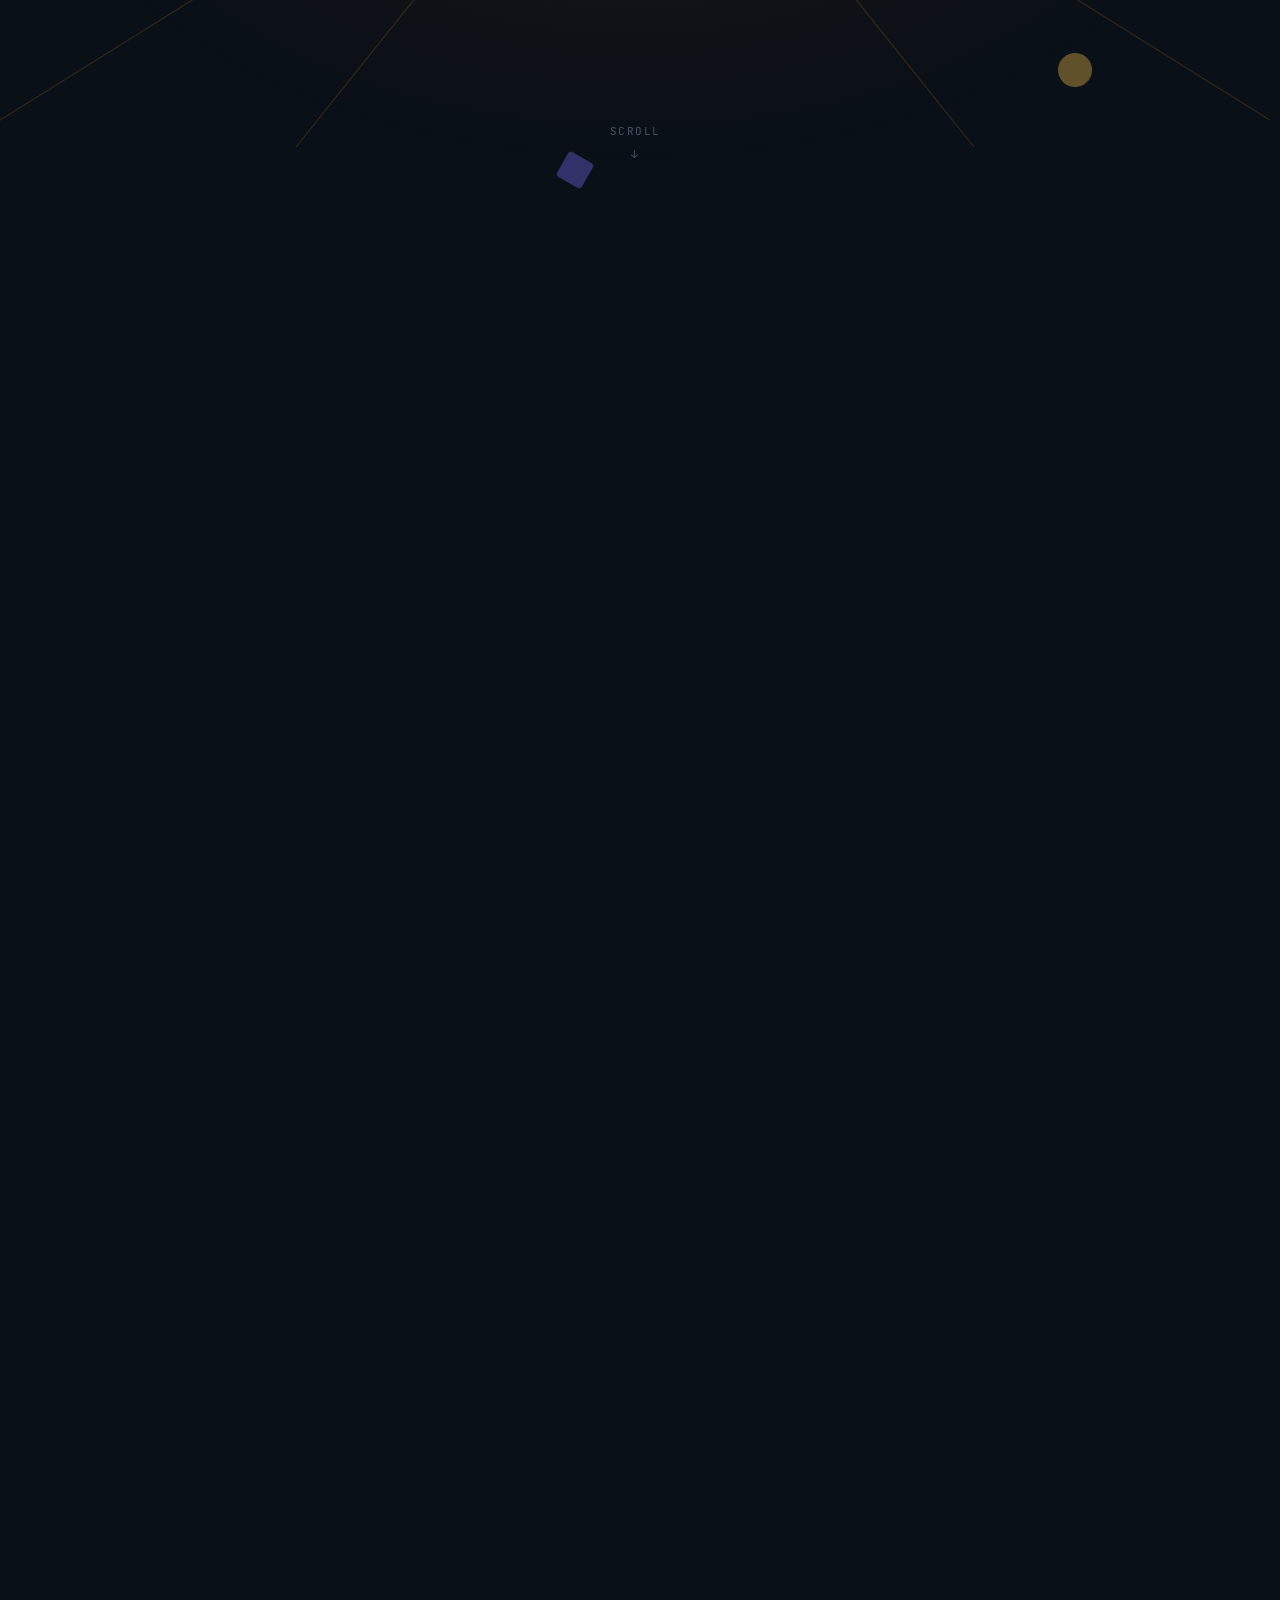
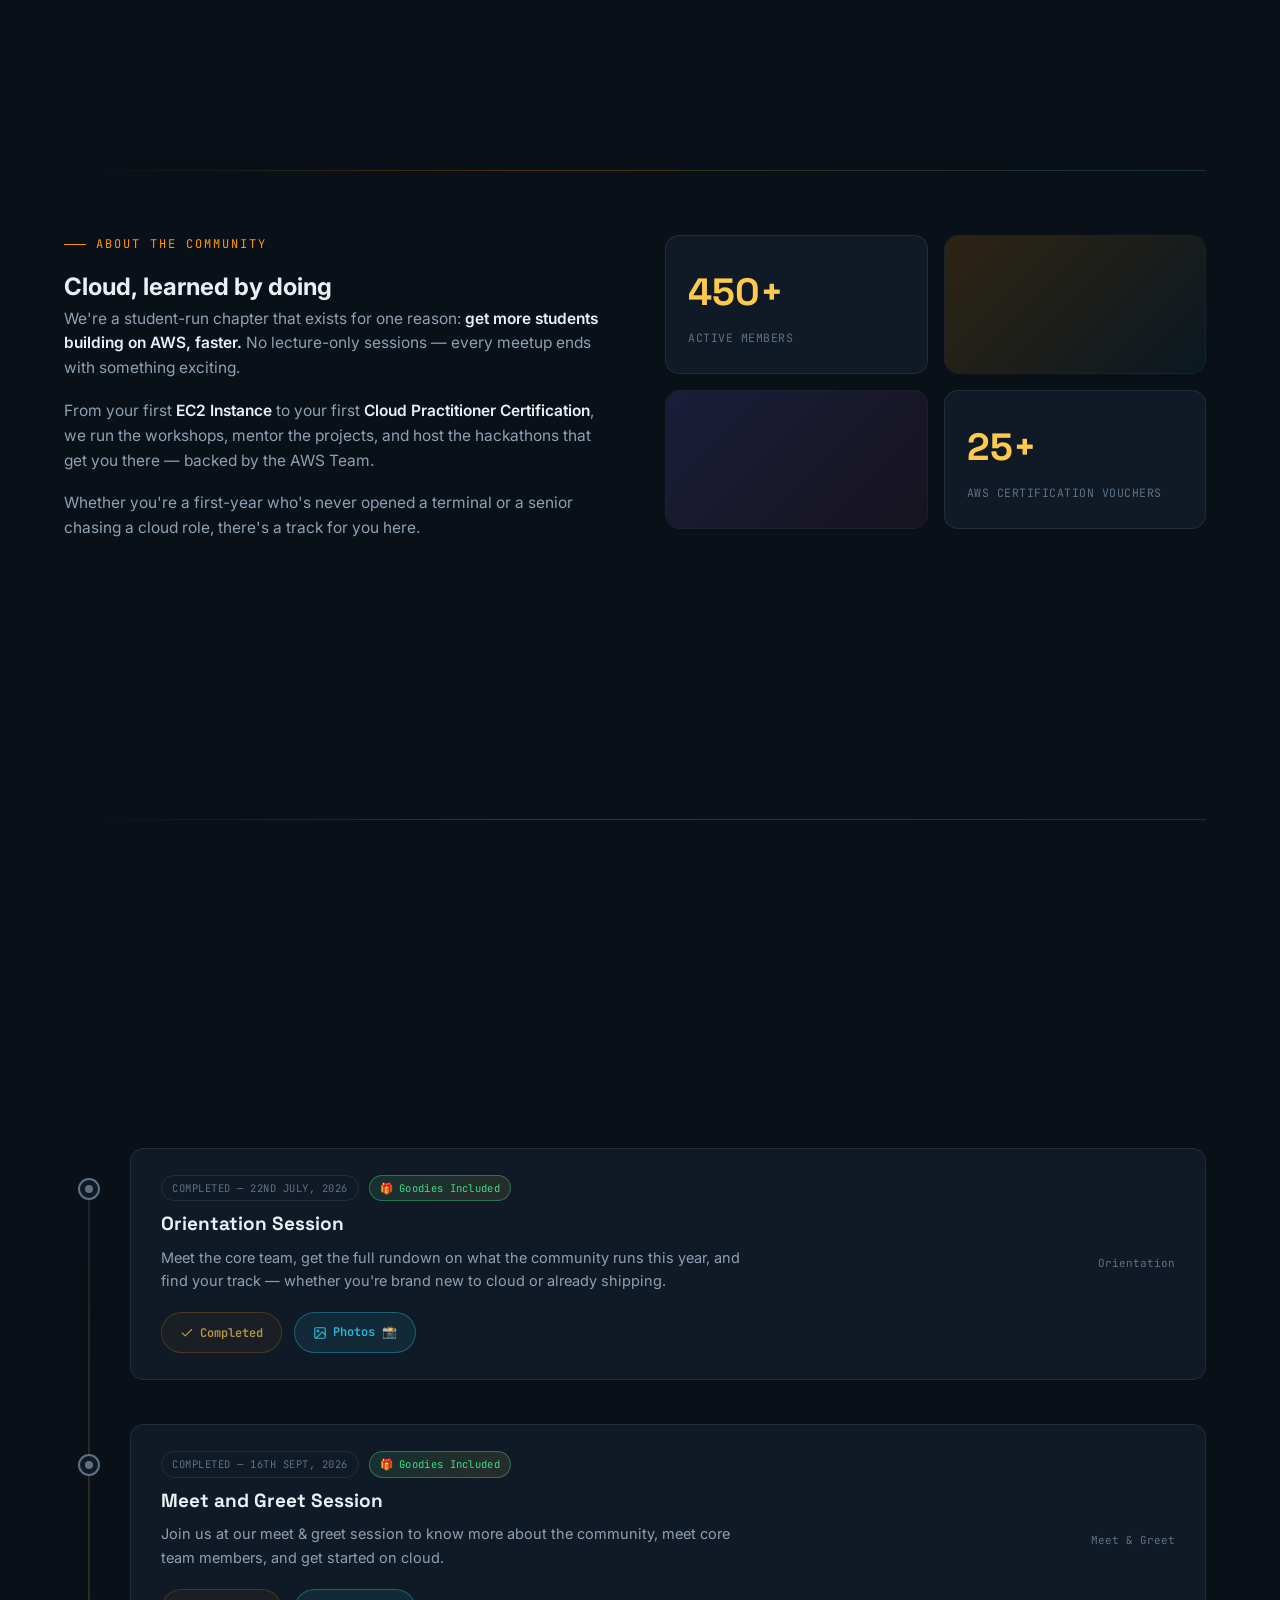
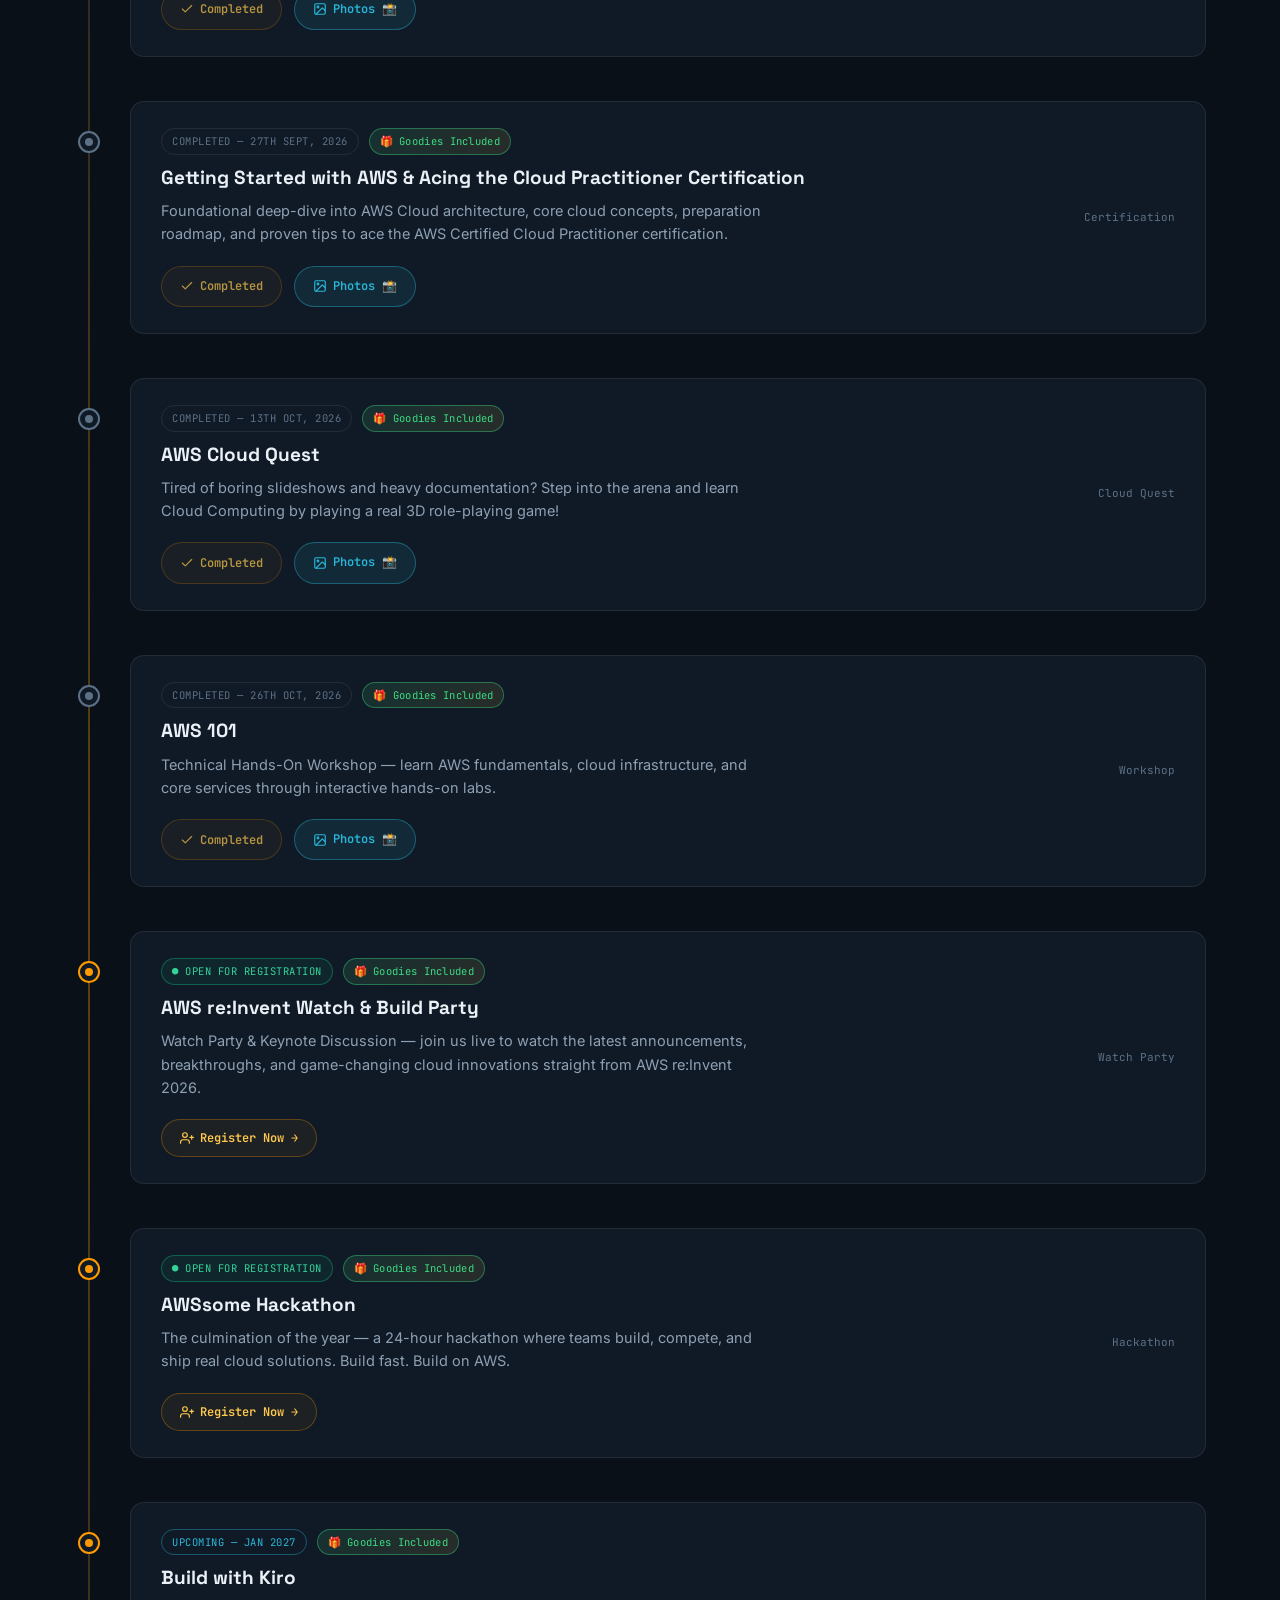
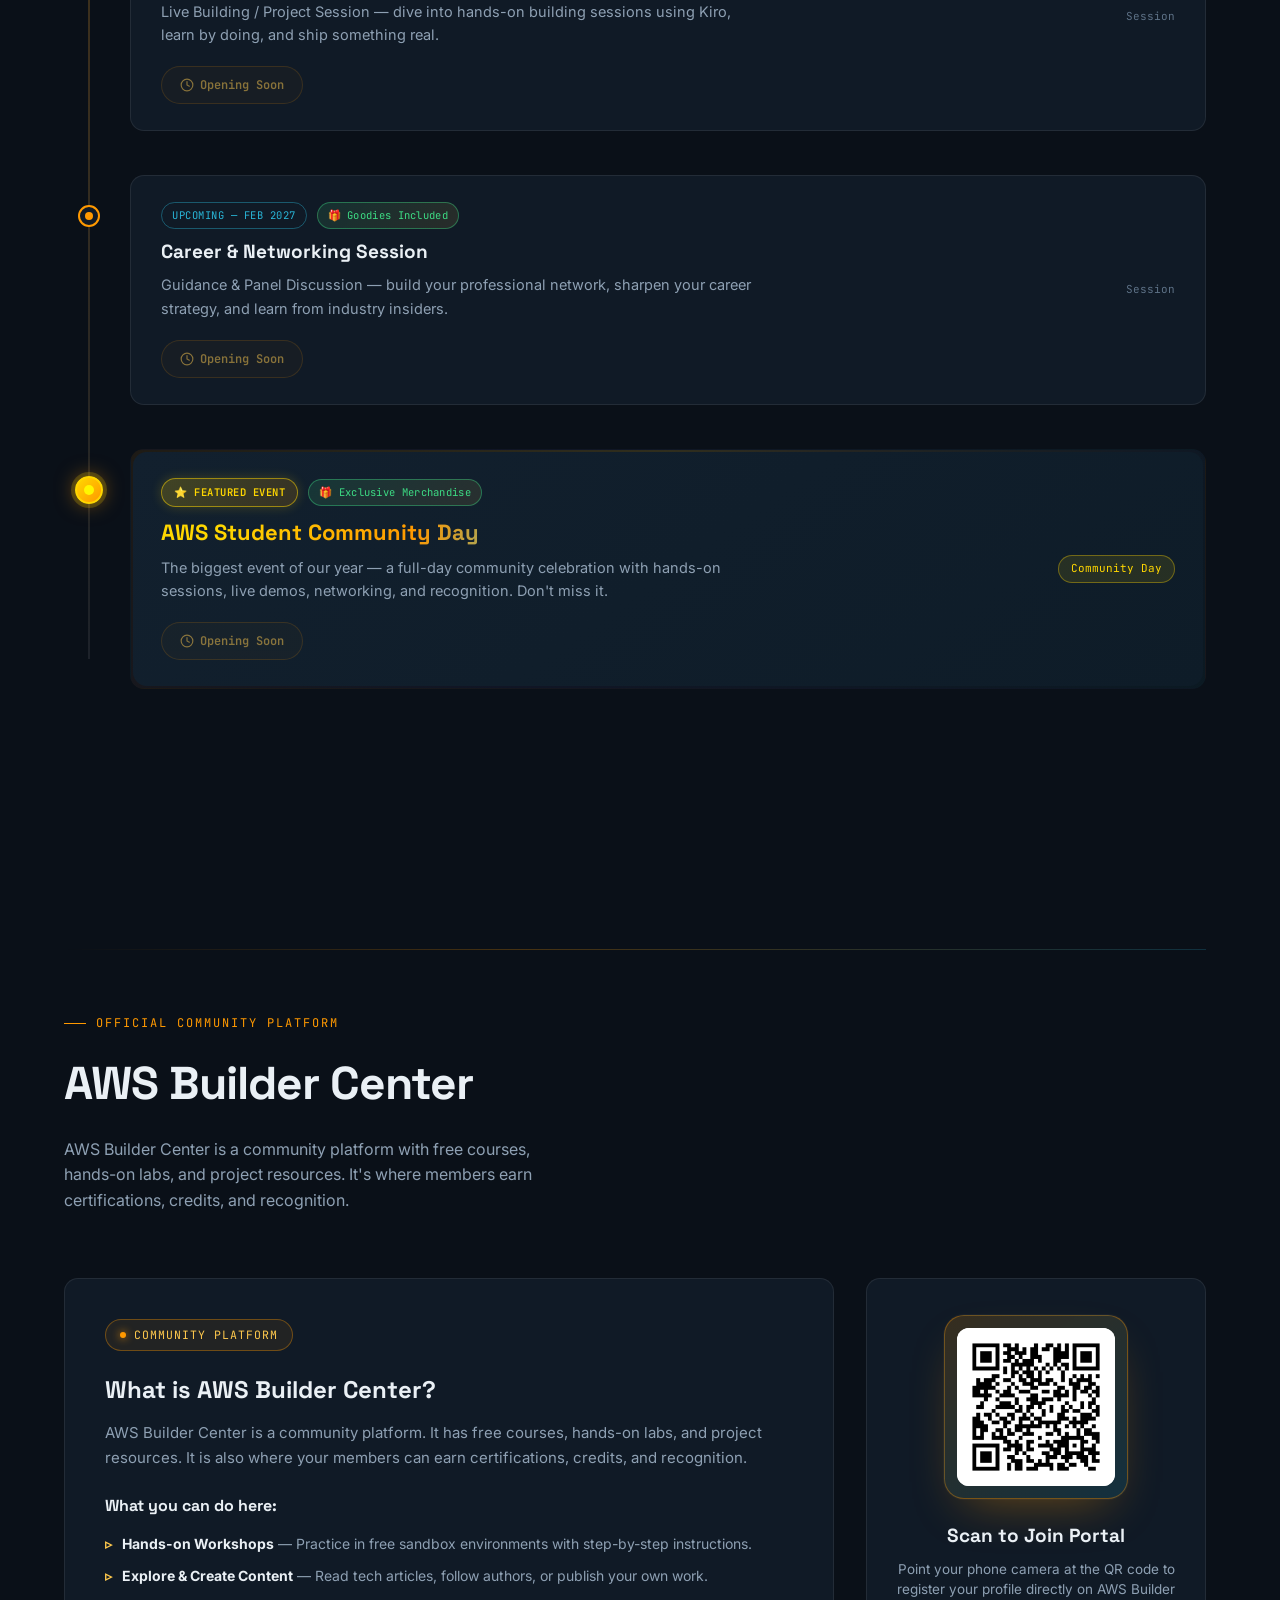
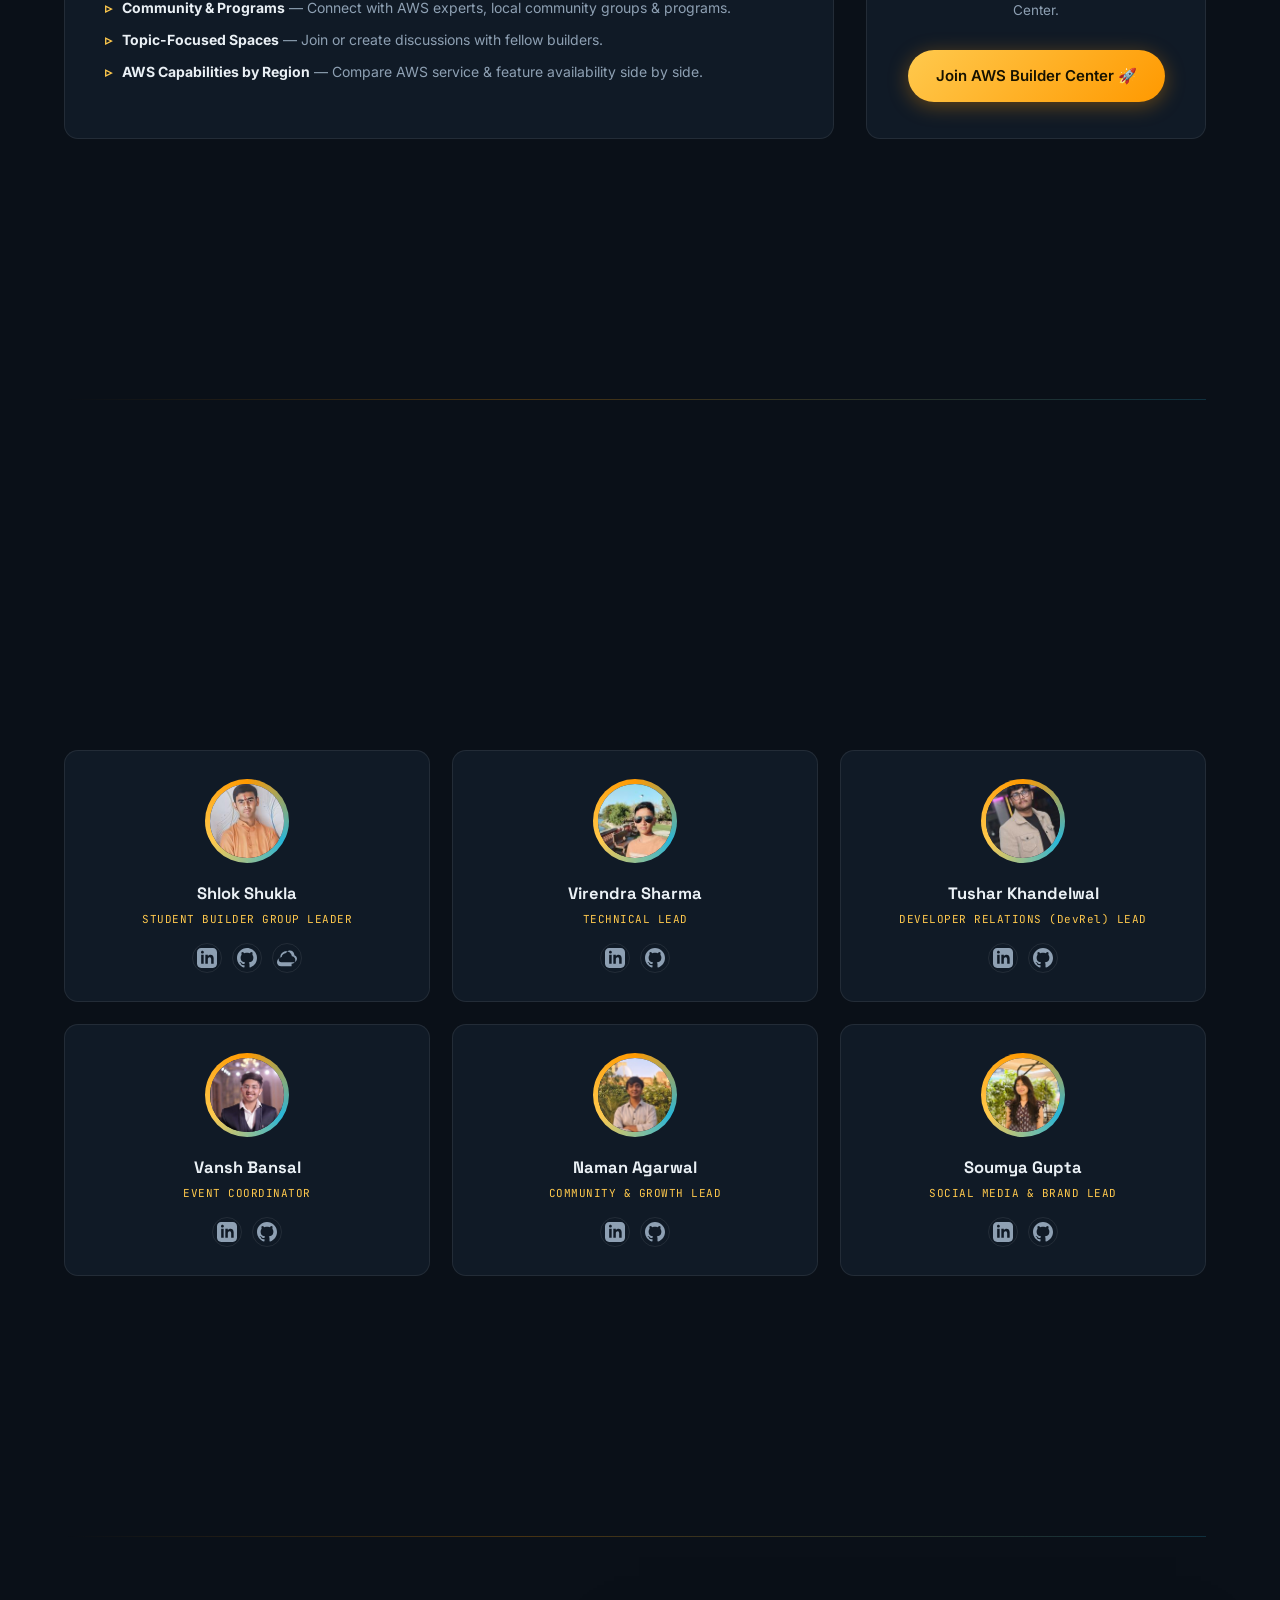
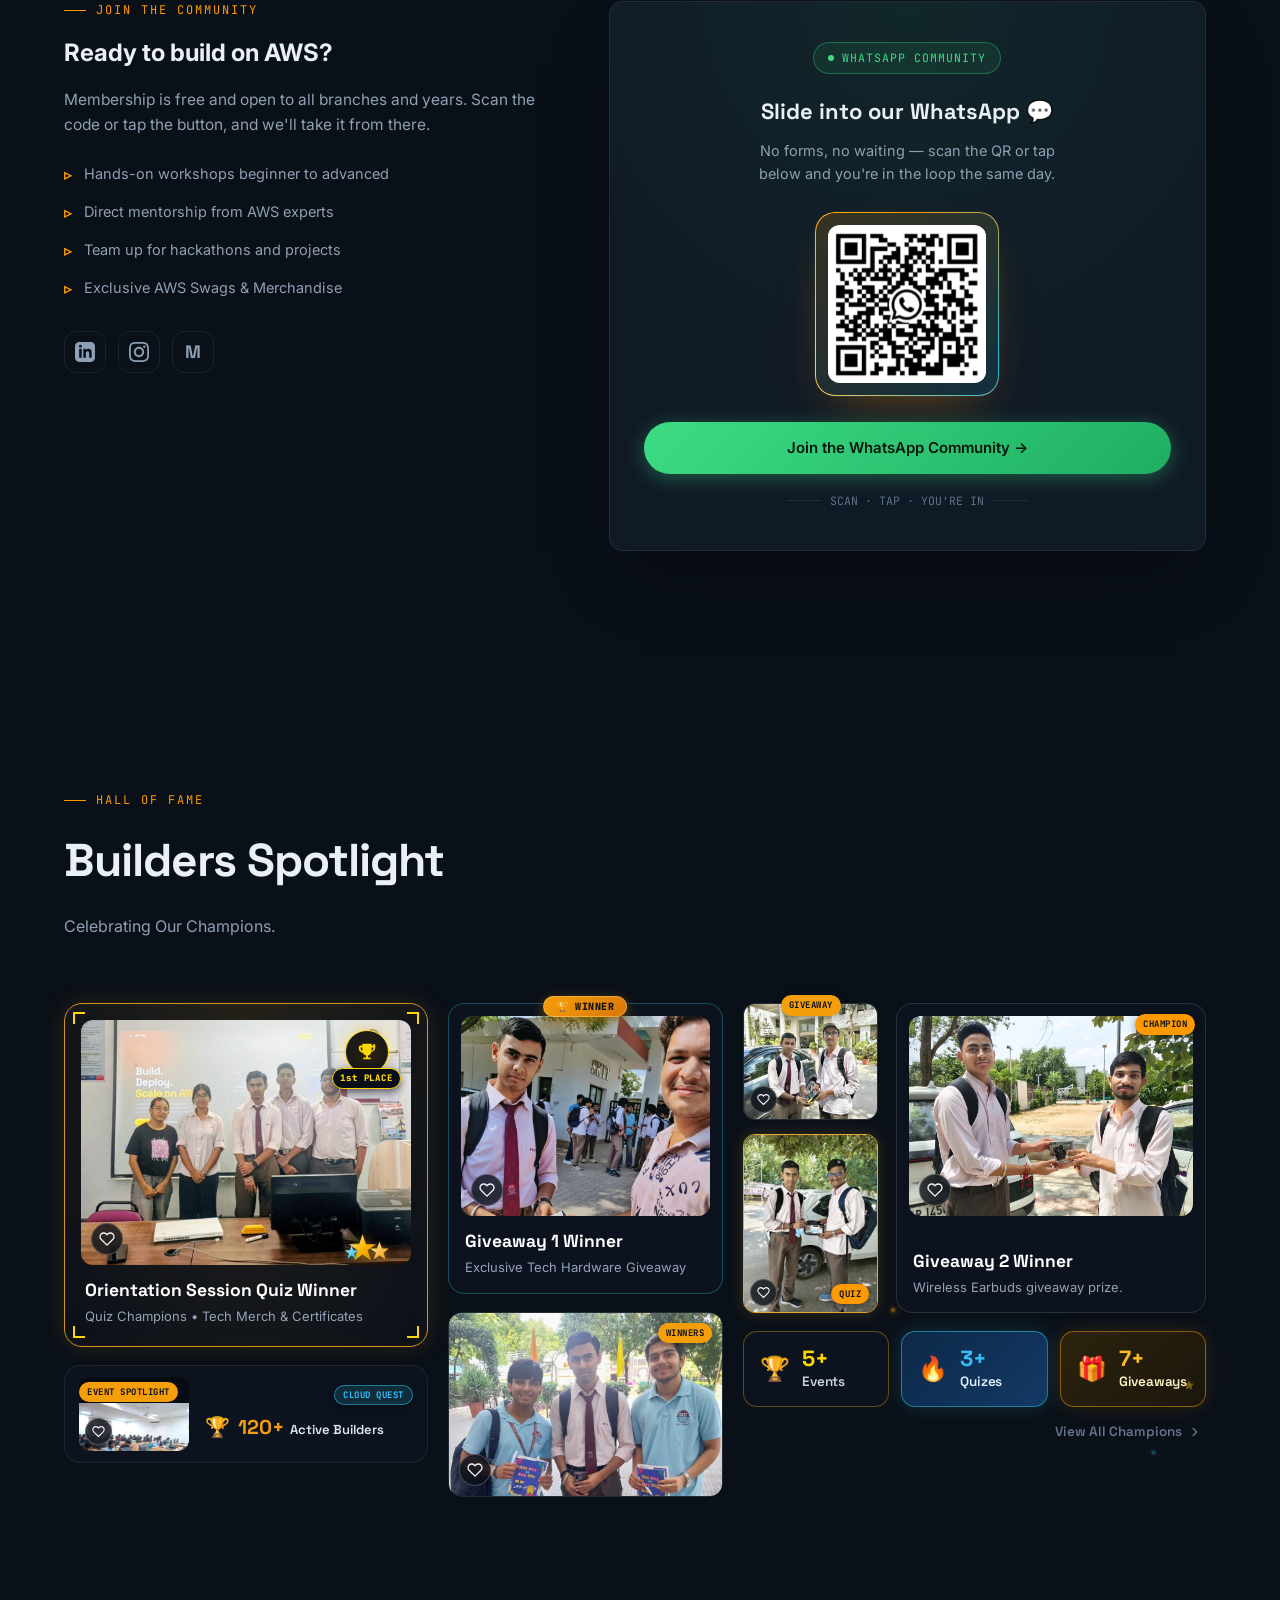
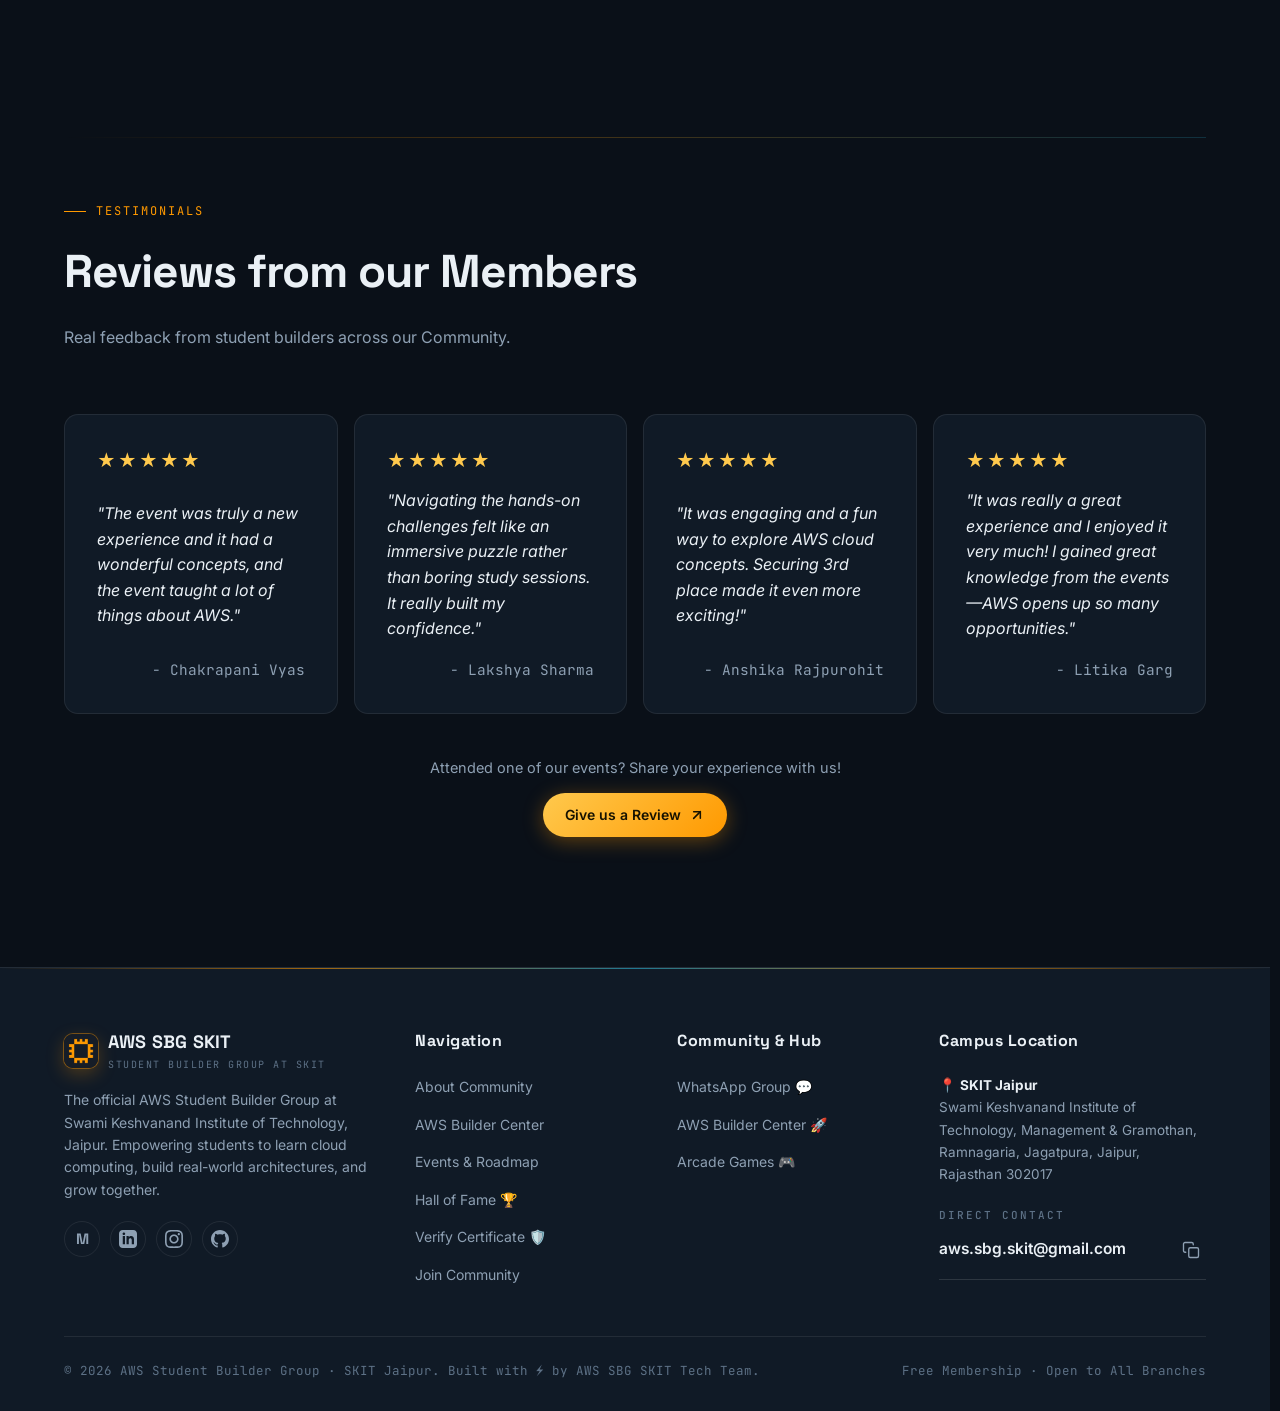
==== commit 1e0b6060: "feat(ui,admin,verify): update UI branding, event chronological ordering, bulk emailing fixes, and po" ====
--- a/index.html
+++ b/index.html
@@ -529,7 +529,7 @@
           <div class="event-card spotlight">
             <div>
               <div class="event-top">
-                <span class="badge done">Done — 22nd July</span>
+                <span class="badge done">Completed — 22nd July, 2026</span>
                 <span class="badge-goodies">🎁 Goodies Included</span>
               </div>
               <h3>Orientation Session</h3>
@@ -572,7 +572,7 @@
           <div class="event-card spotlight">
             <div>
               <div class="event-top">
-                <span class="badge done">Done — 16th Sept</span>
+                <span class="badge done">Completed — 16th Sept, 2026</span>
                 <span class="badge-goodies">🎁 Goodies Included</span>
               </div>
               <h3>Meet and Greet Session</h3>
@@ -616,7 +616,7 @@
           <div class="event-card spotlight">
             <div>
               <div class="event-top">
-                <span class="badge done">Done — 27th Sept</span>
+                <span class="badge done">Completed — 27th Sept, 2026</span>
                 <span class="badge-goodies">🎁 Goodies Included</span>
               </div>
               <h3>Getting Started with AWS &amp; Acing the Cloud Practitioner Certification</h3>
@@ -659,7 +659,7 @@
           <div class="event-card spotlight">
             <div>
               <div class="event-top">
-                <span class="badge done">Done — 13th Oct</span>
+                <span class="badge done">Completed — 13th Oct, 2026</span>
                 <span class="badge-goodies">🎁 Goodies Included</span>
               </div>
               <h3>AWS Cloud Quest</h3>
@@ -702,7 +702,7 @@
           <div class="event-card spotlight">
             <div>
               <div class="event-top">
-                <span class="badge done">Done — 26th Oct</span>
+                <span class="badge done">Completed — 26th Oct, 2026</span>
                 <span class="badge-goodies">🎁 Goodies Included</span>
               </div>
               <h3>AWS 101</h3>
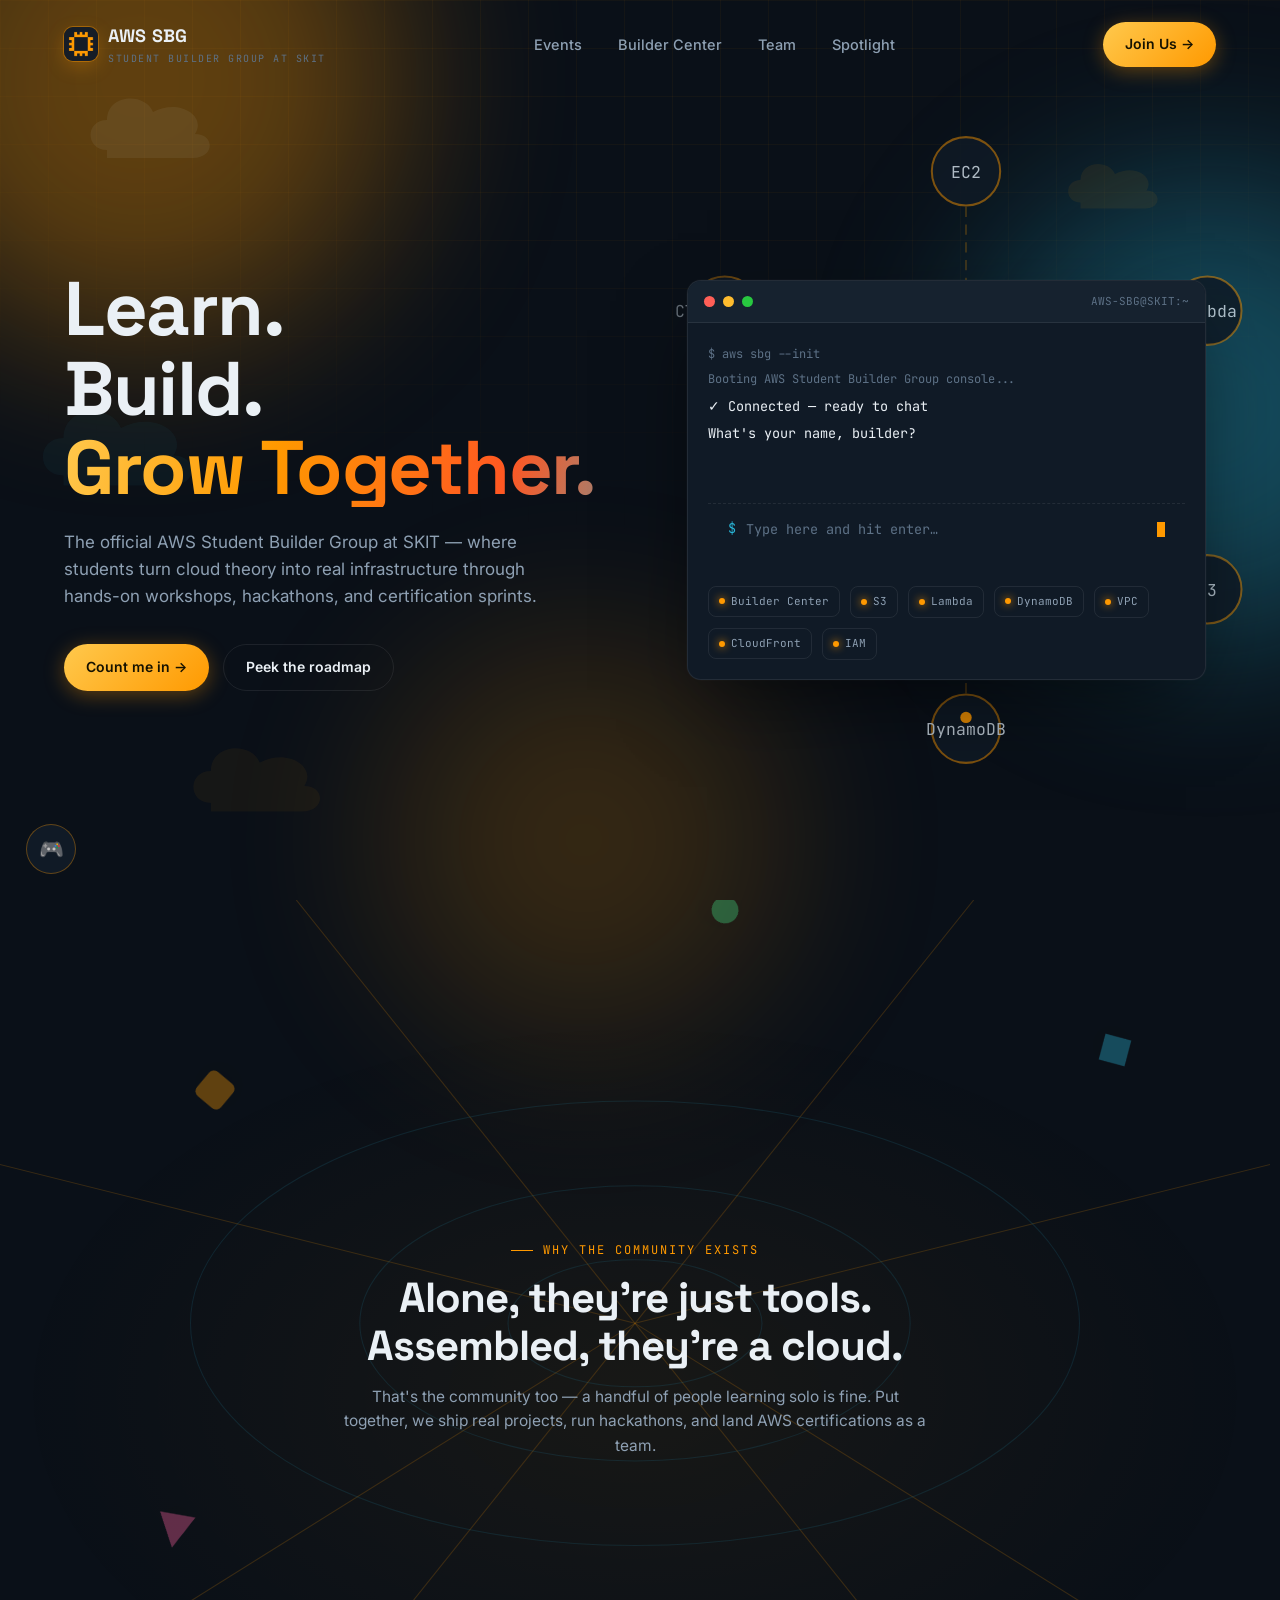
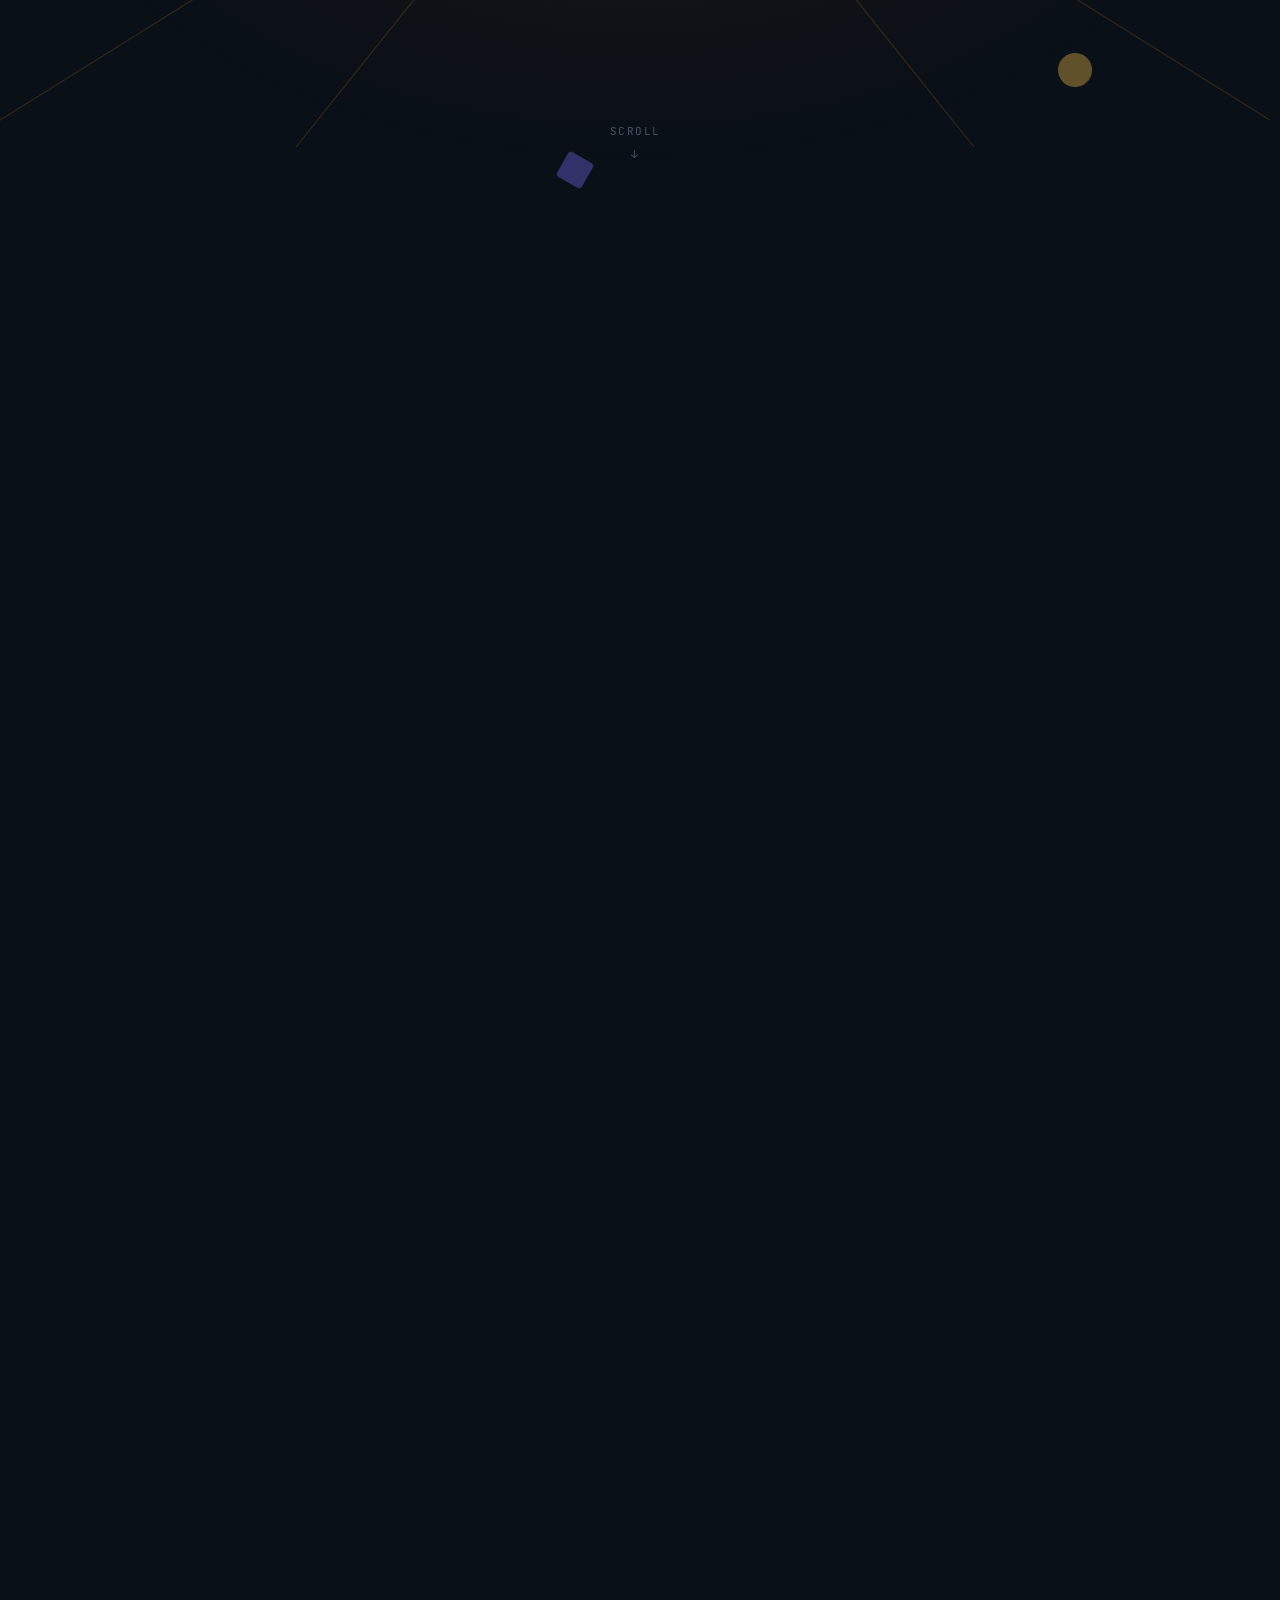
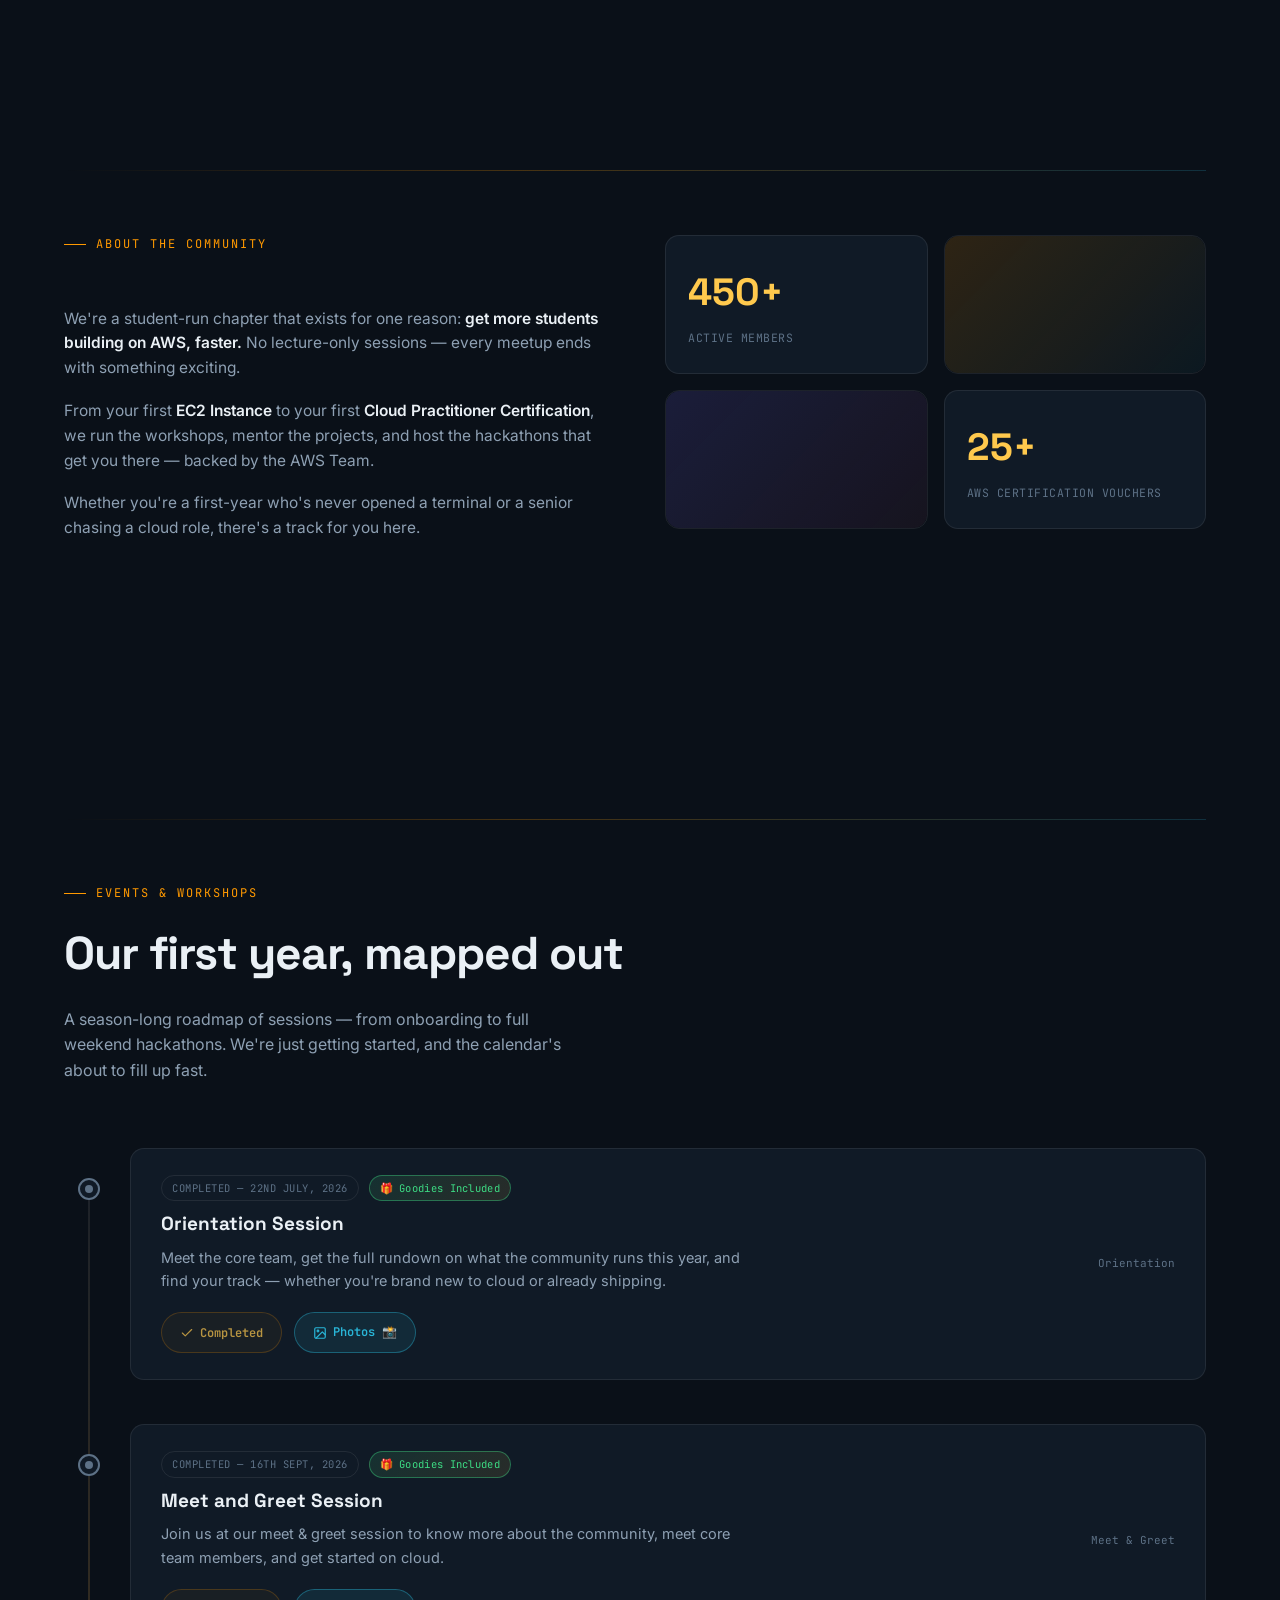
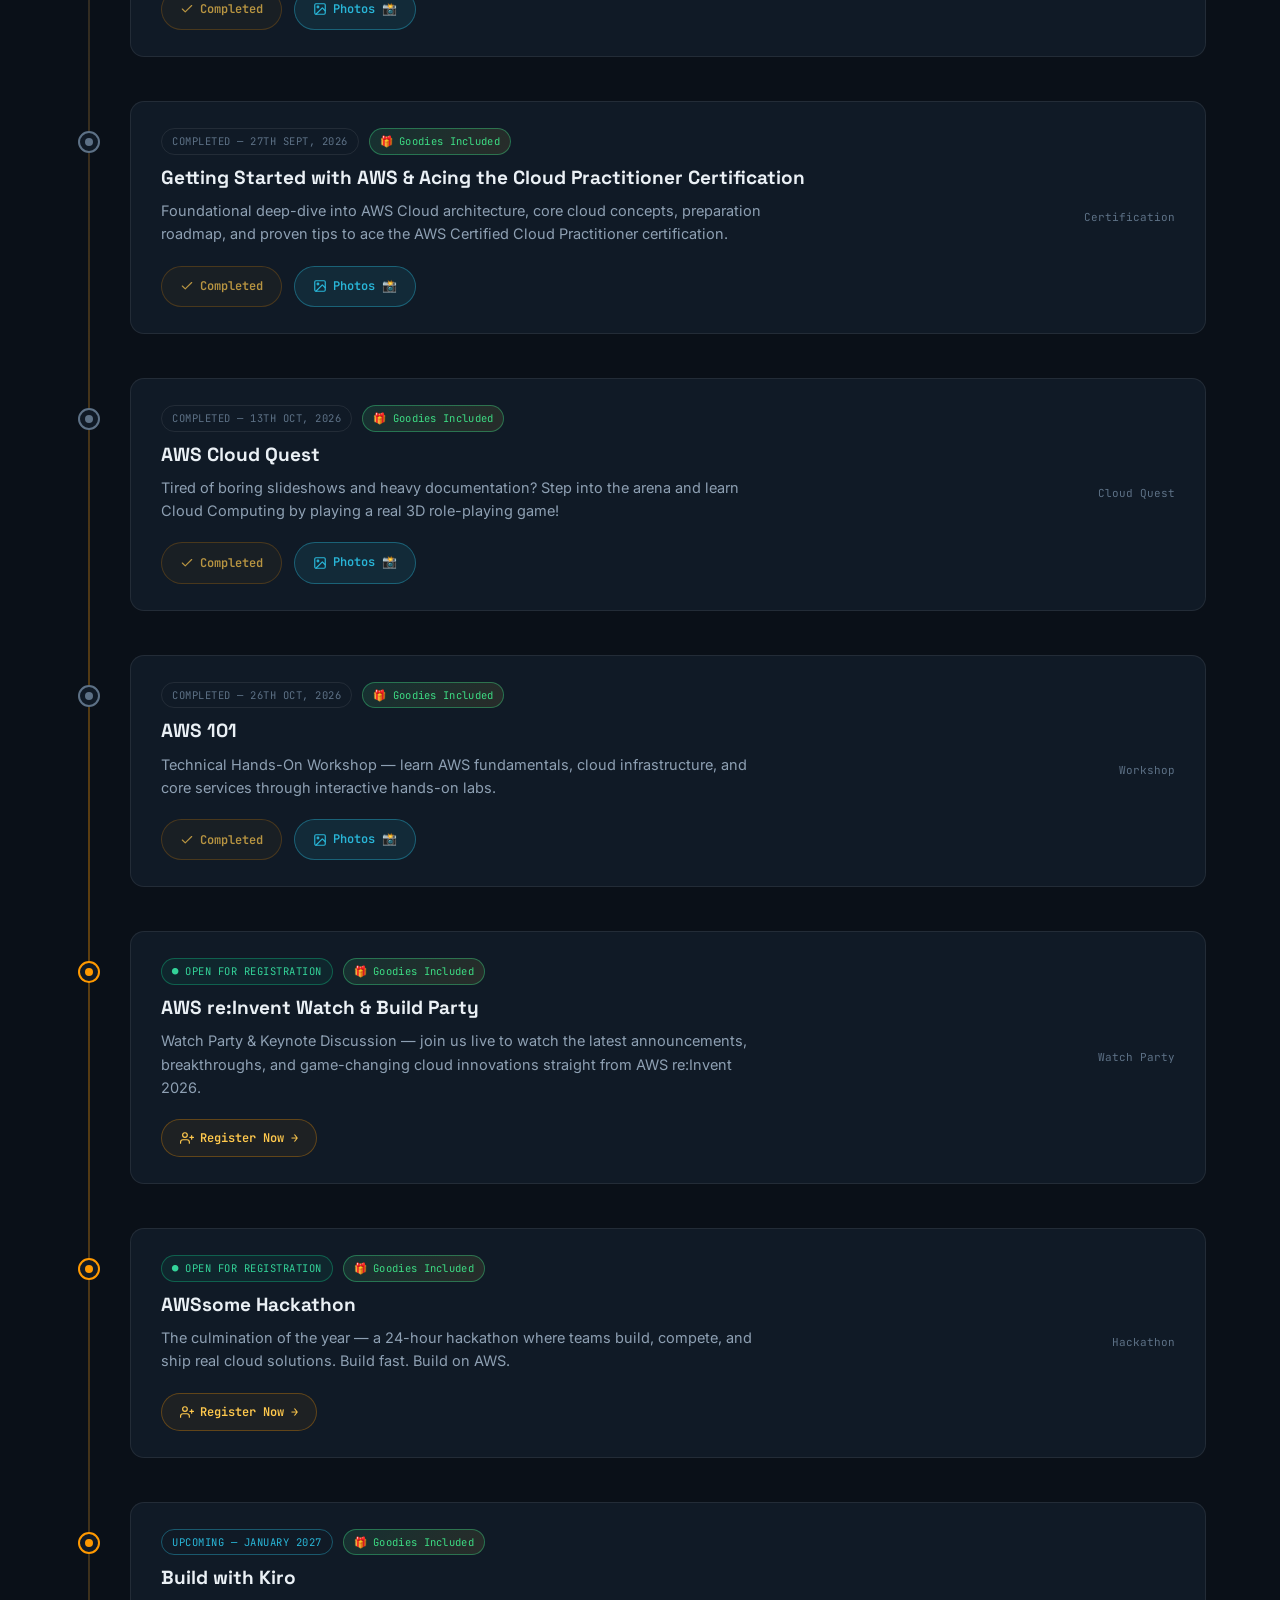
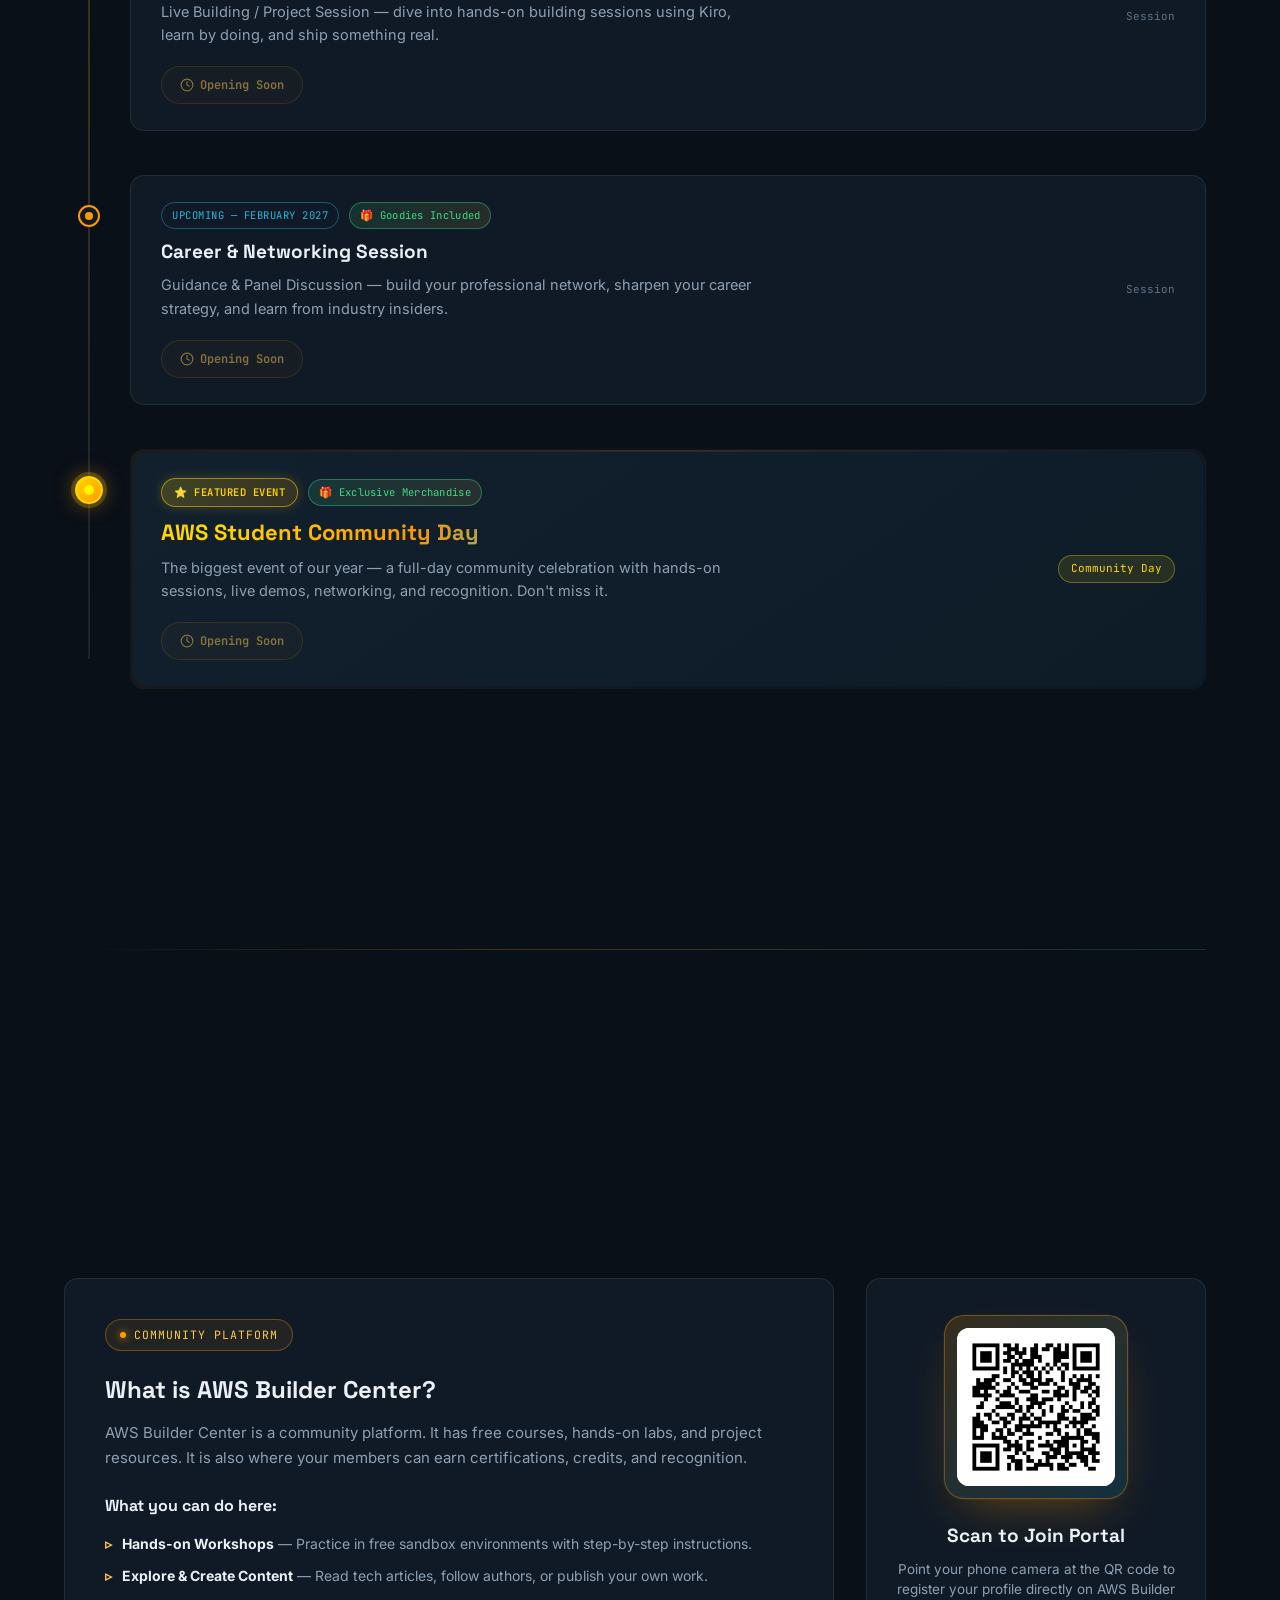
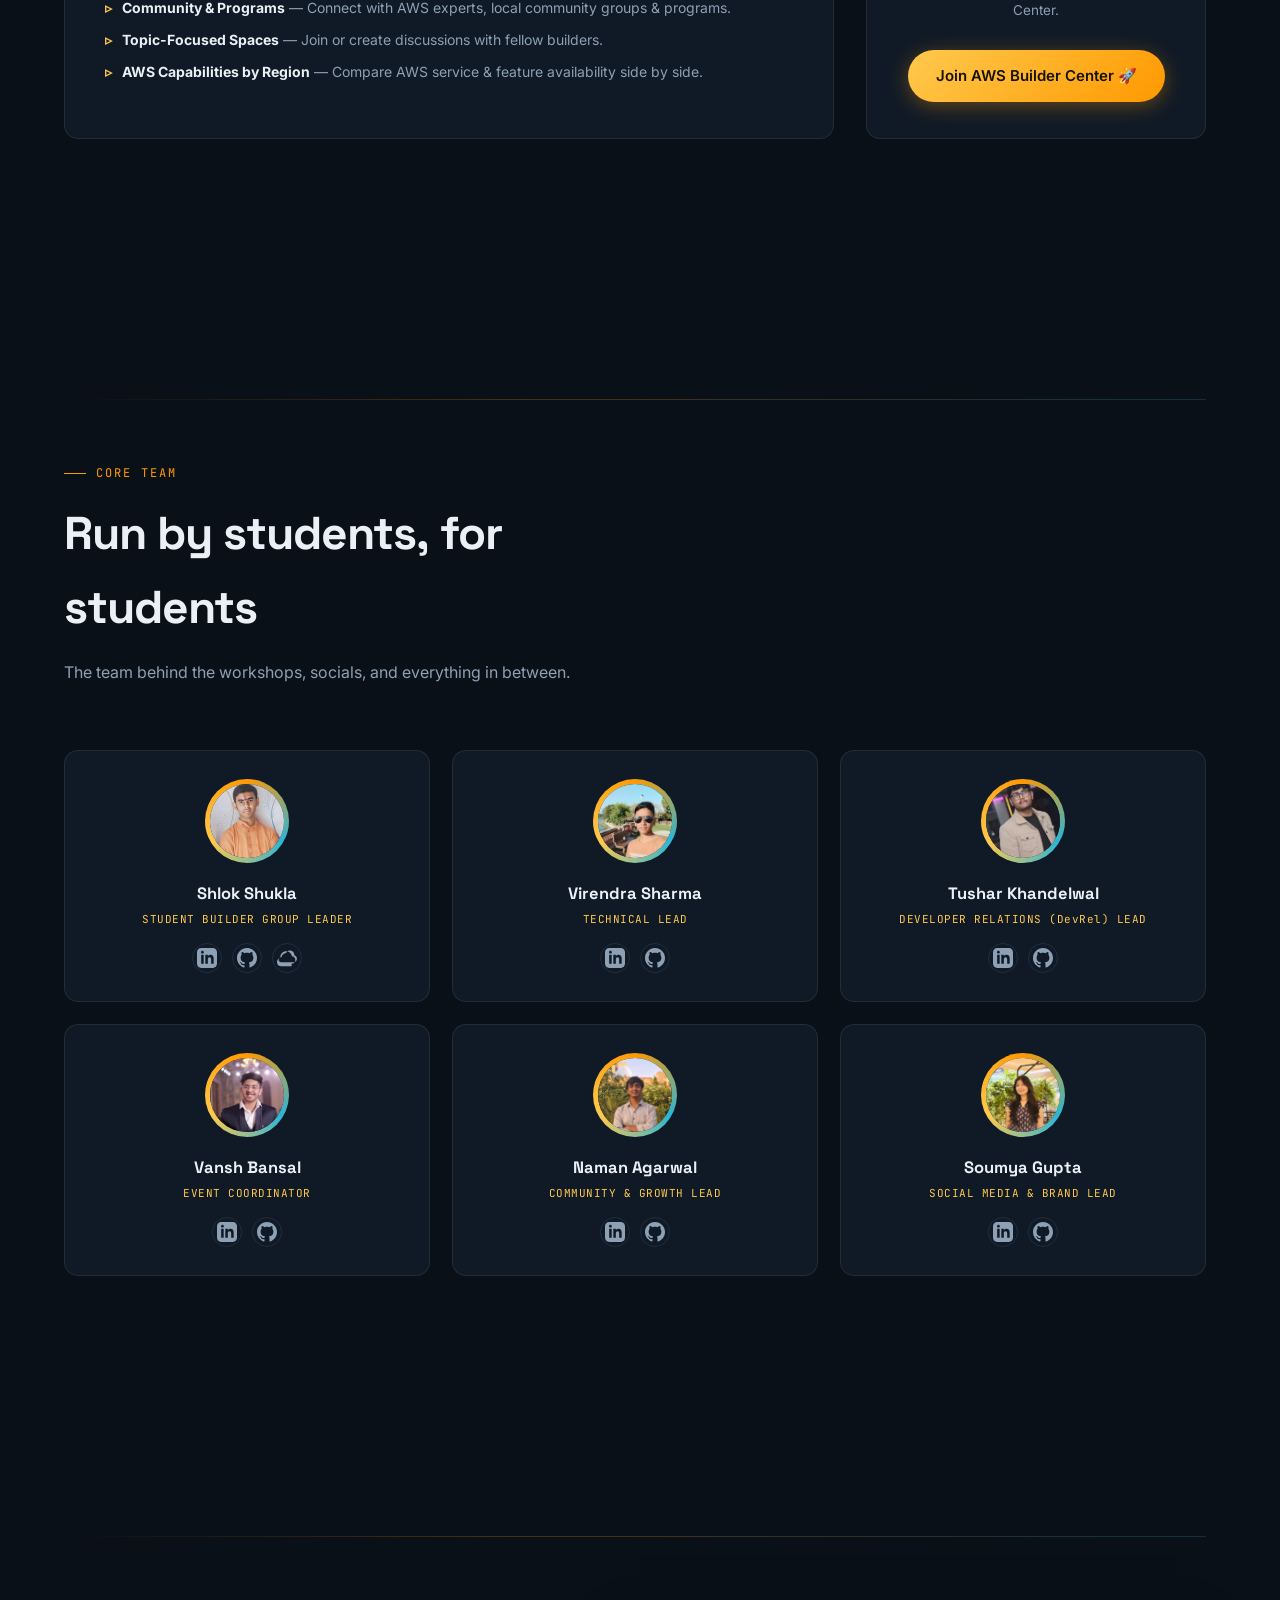
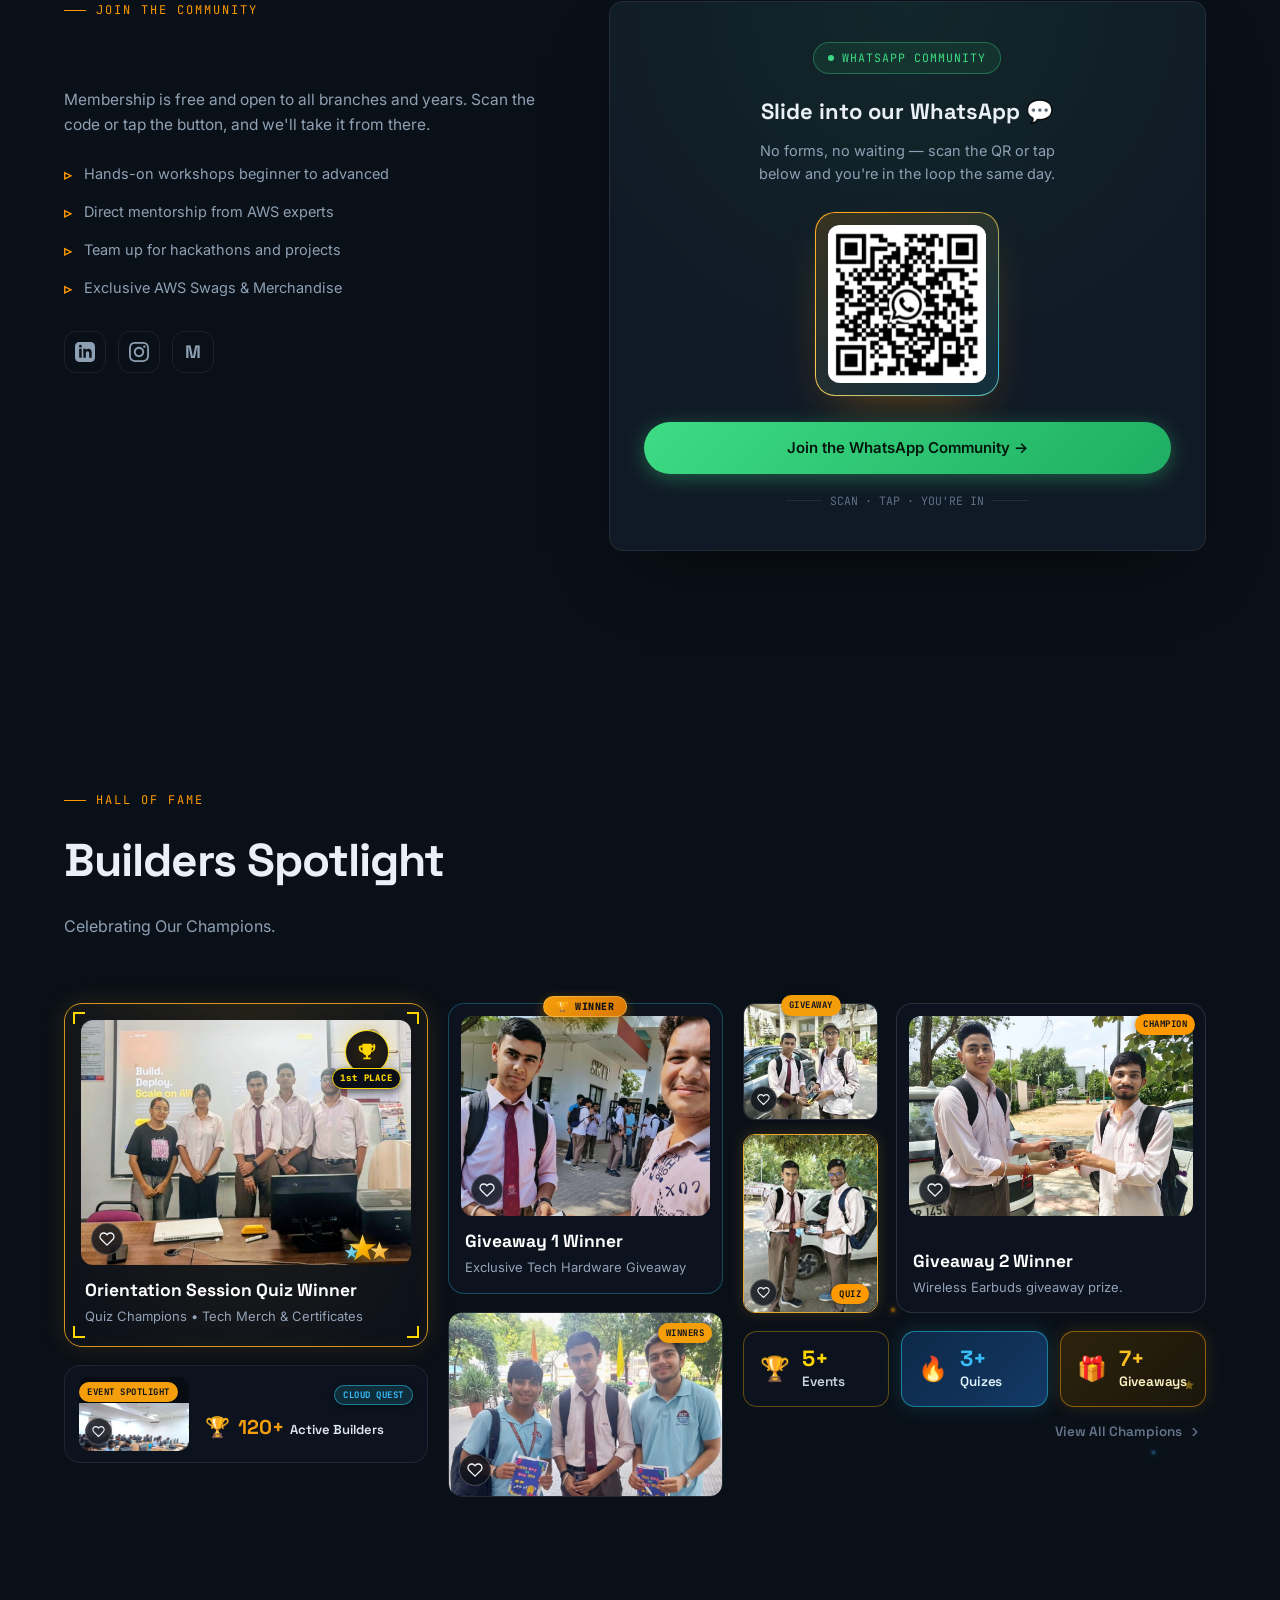
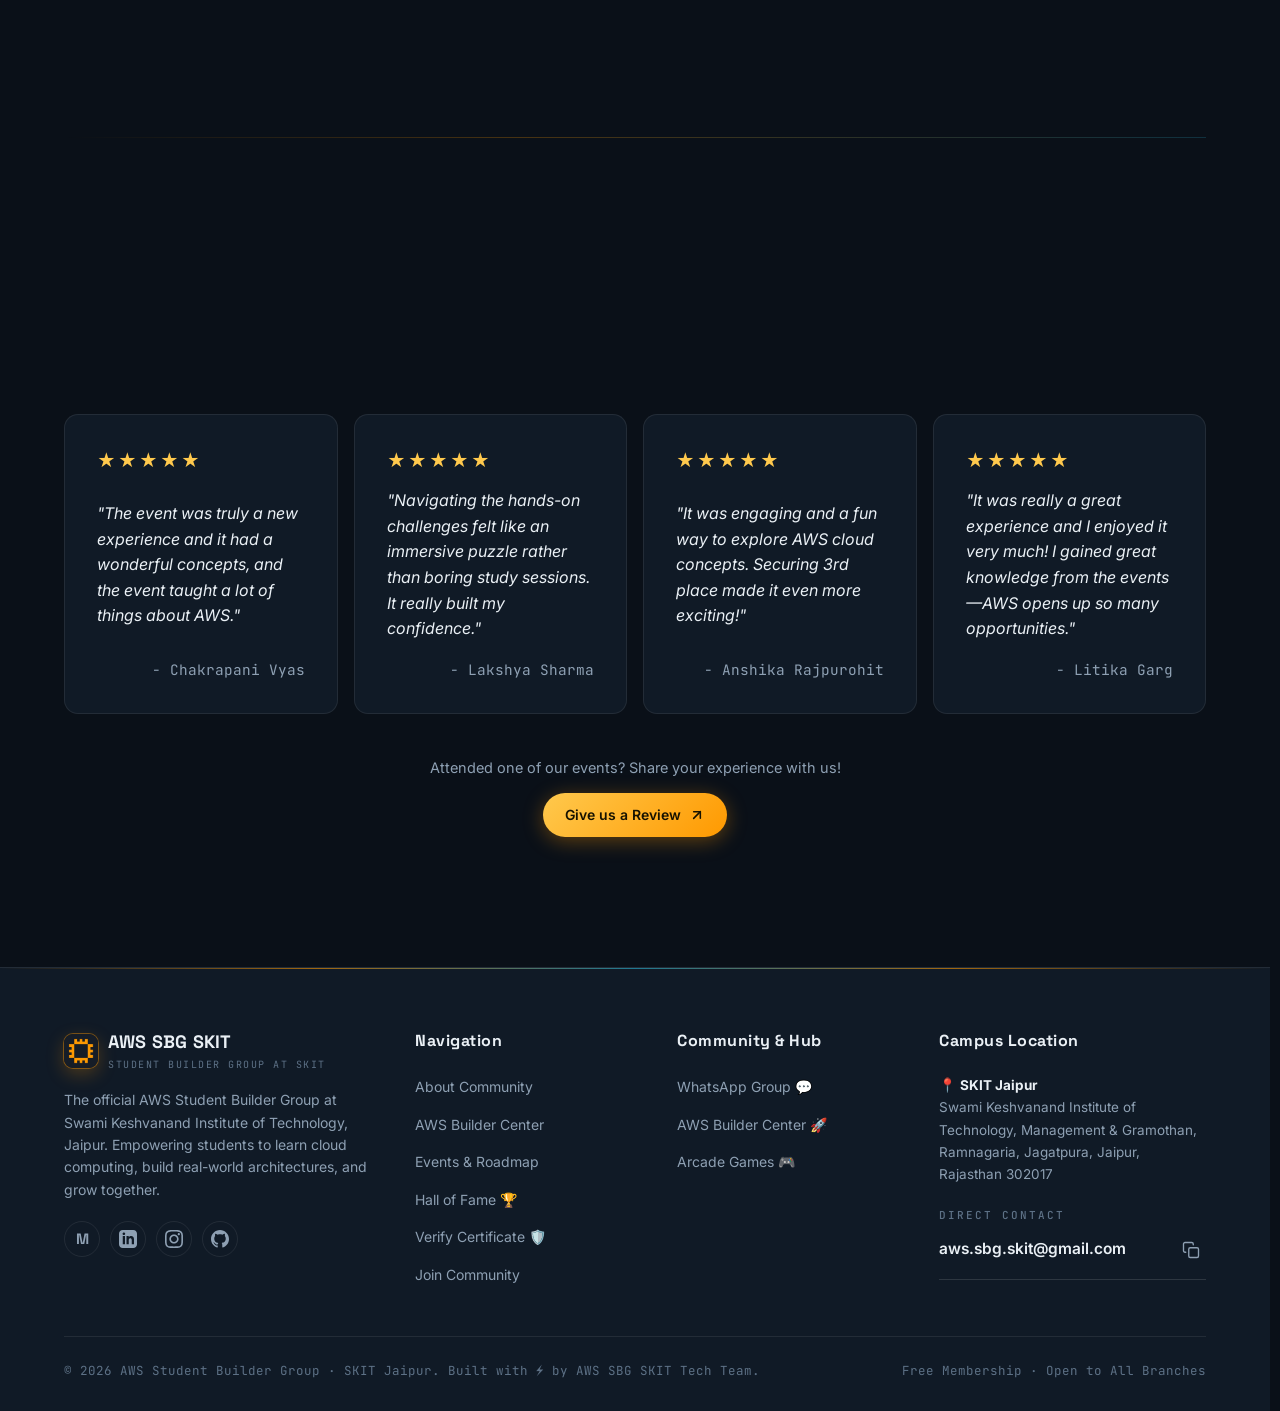
==== commit b0eb91b3: "feat(events): display event date in upcoming badges on timeline" ====
--- a/index.html
+++ b/index.html
@@ -817,7 +817,7 @@
           <div class="event-card spotlight">
             <div>
               <div class="event-top">
-                <span class="badge soon">Upcoming</span>
+                <span class="badge soon">Upcoming — Jan 2027</span>
                 <span class="badge-goodies">🎁 Goodies Included</span>
               </div>
               <h3>Build with Kiro</h3>
@@ -853,7 +853,7 @@
           <div class="event-card spotlight">
             <div>
               <div class="event-top">
-                <span class="badge soon">Upcoming</span>
+                <span class="badge soon">Upcoming — Feb 2027</span>
                 <span class="badge-goodies">🎁 Goodies Included</span>
               </div>
               <h3>Career &amp; Networking Session</h3>
